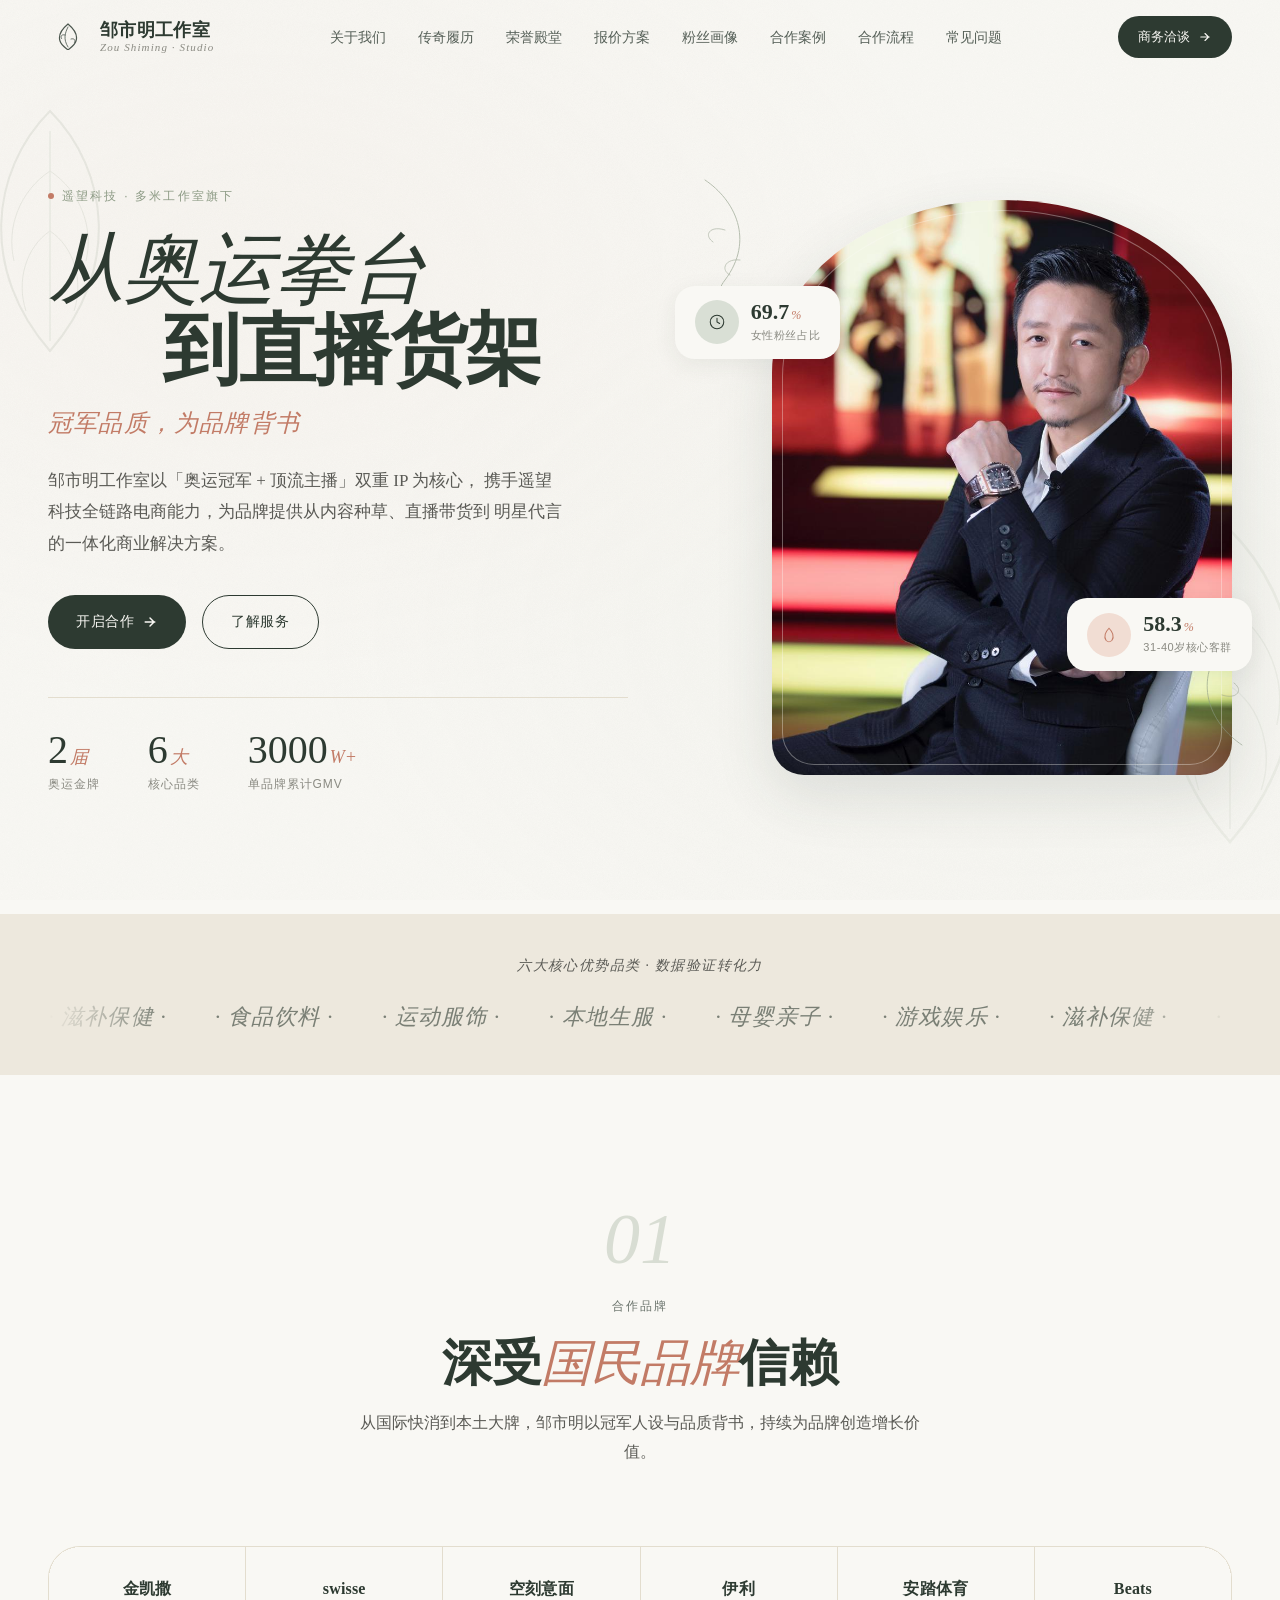
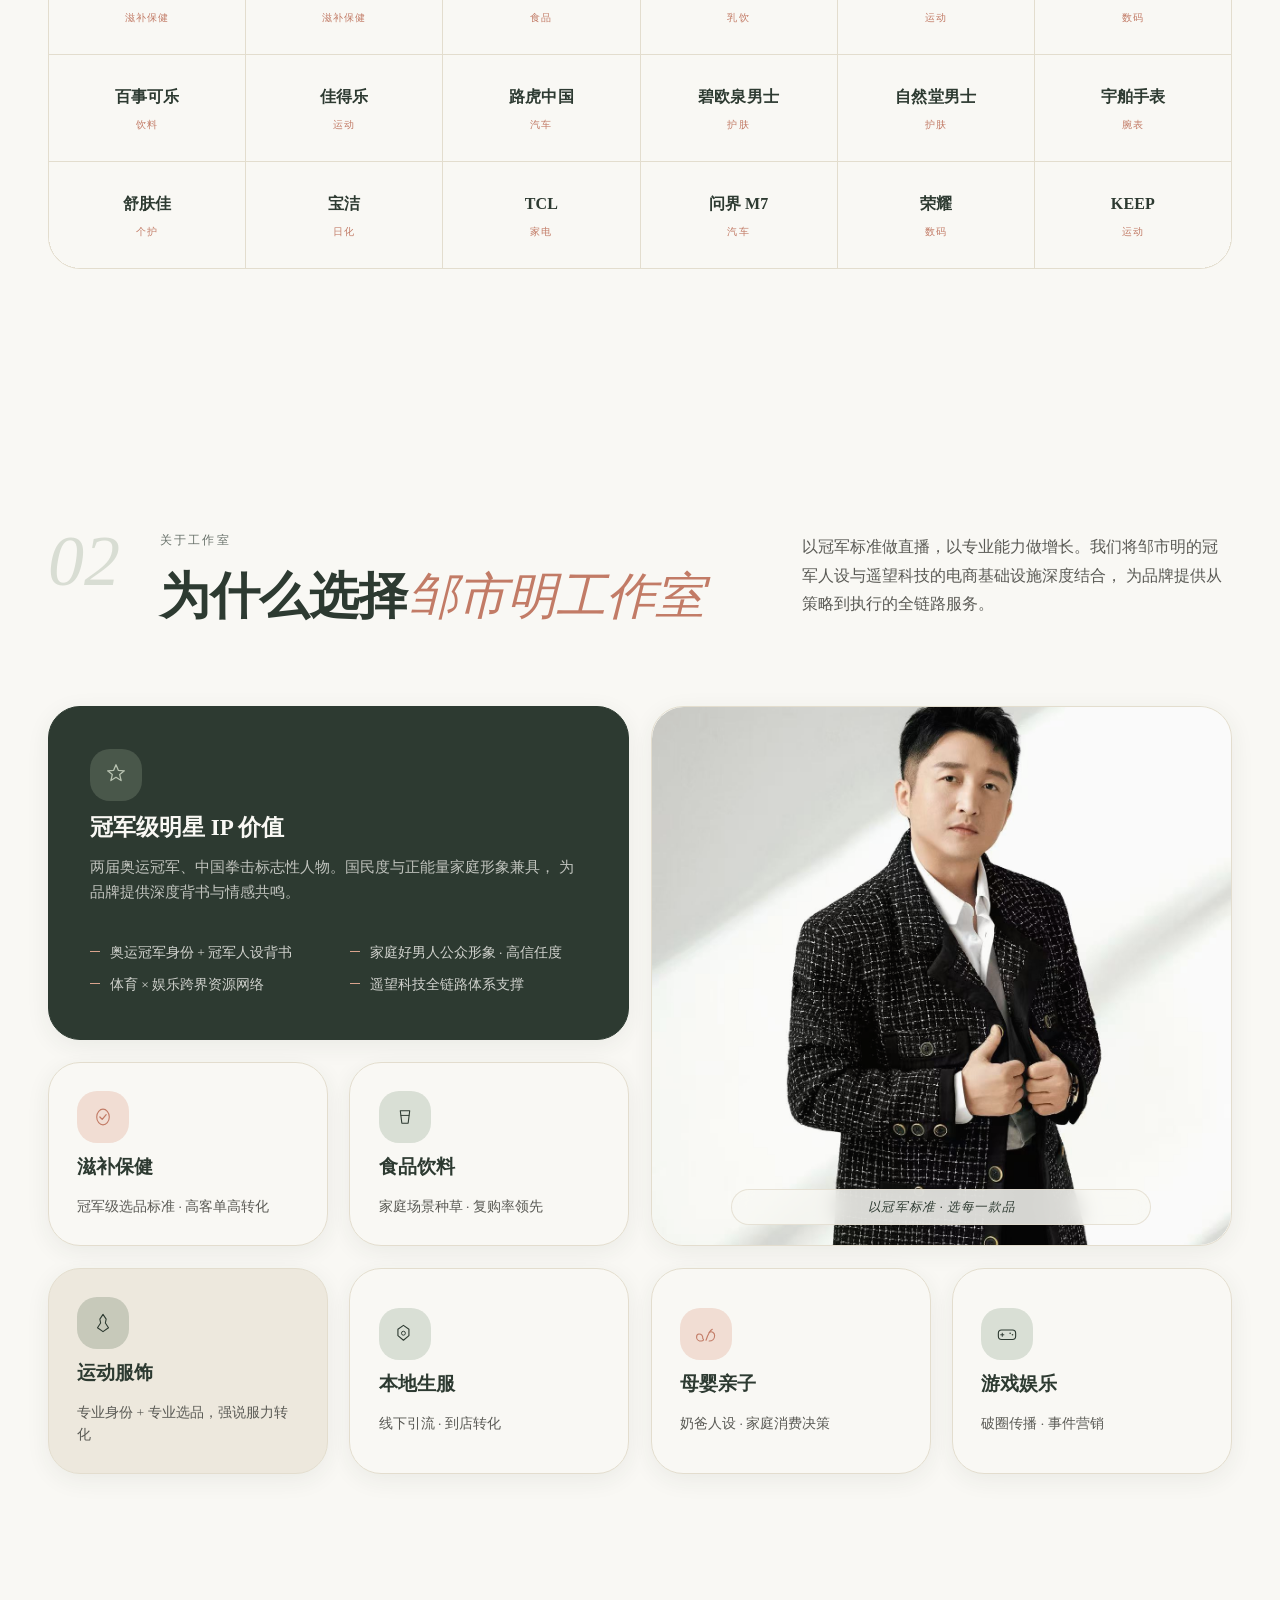
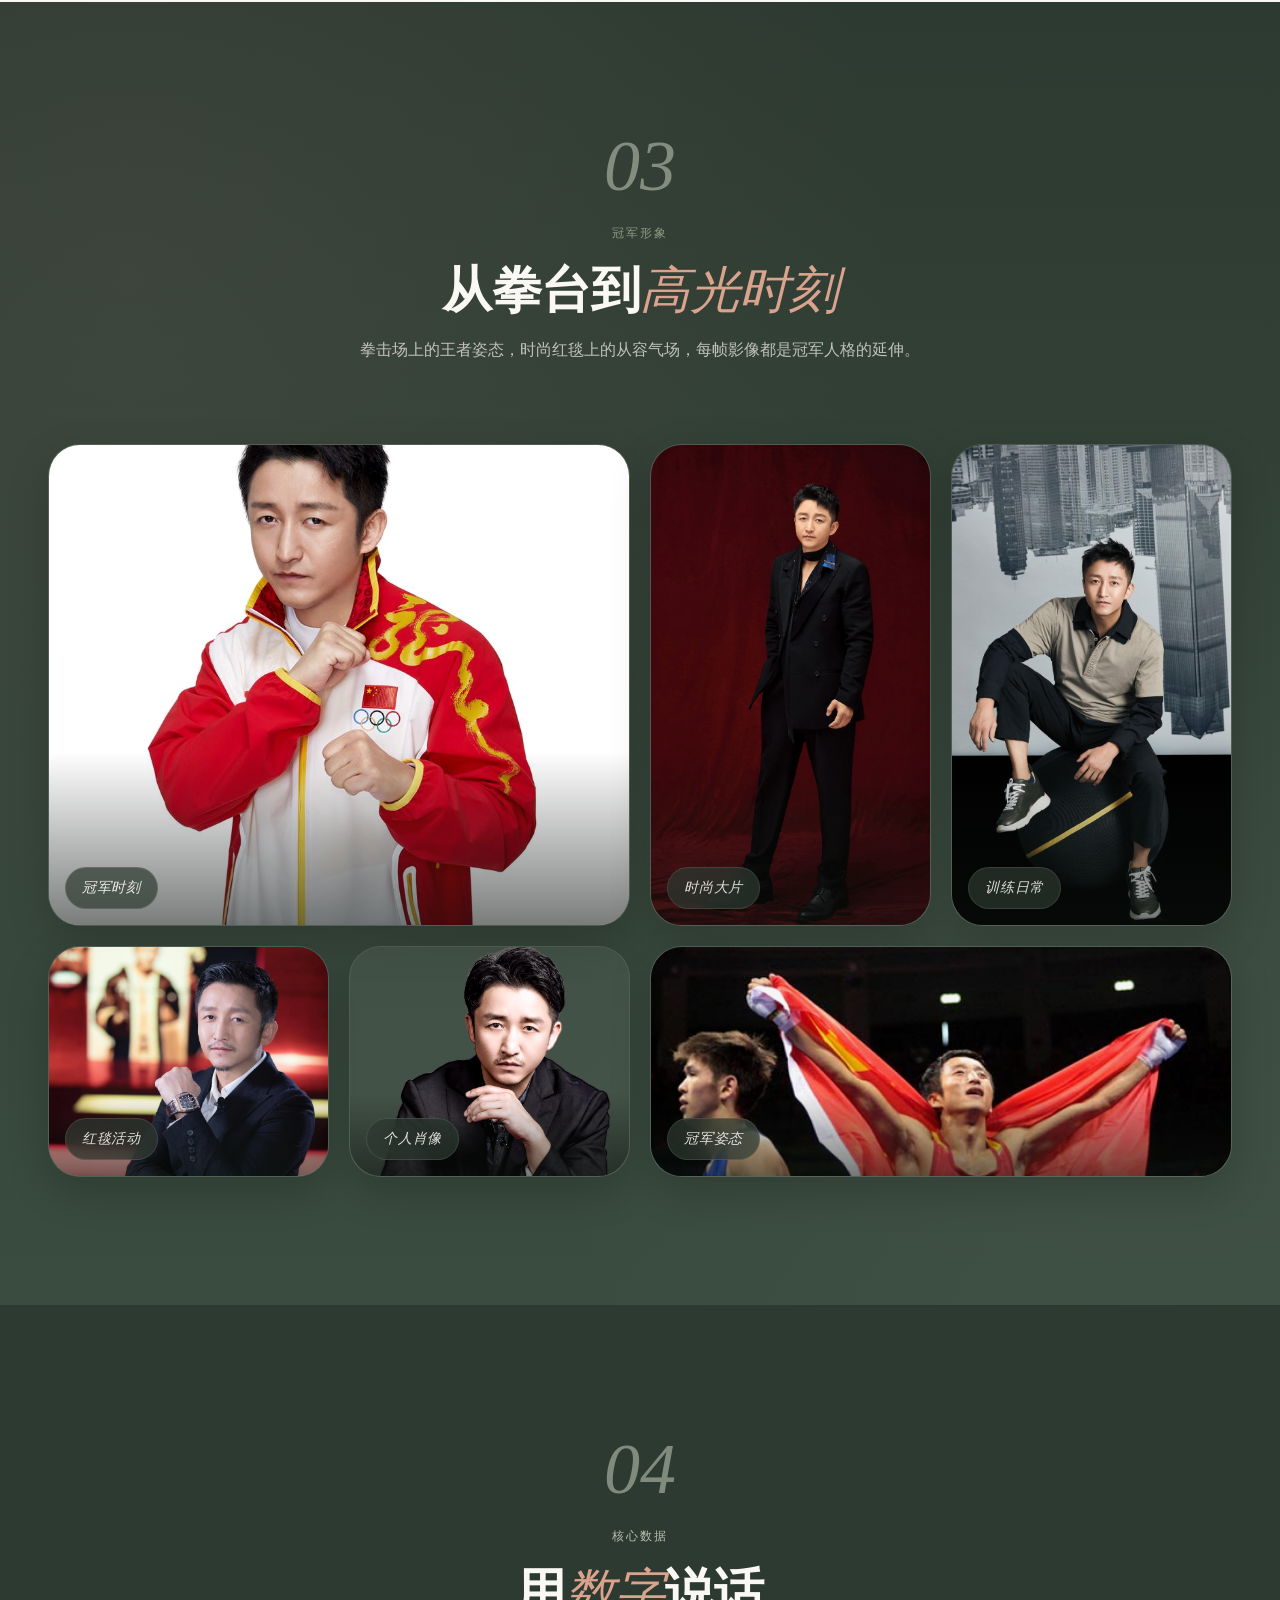
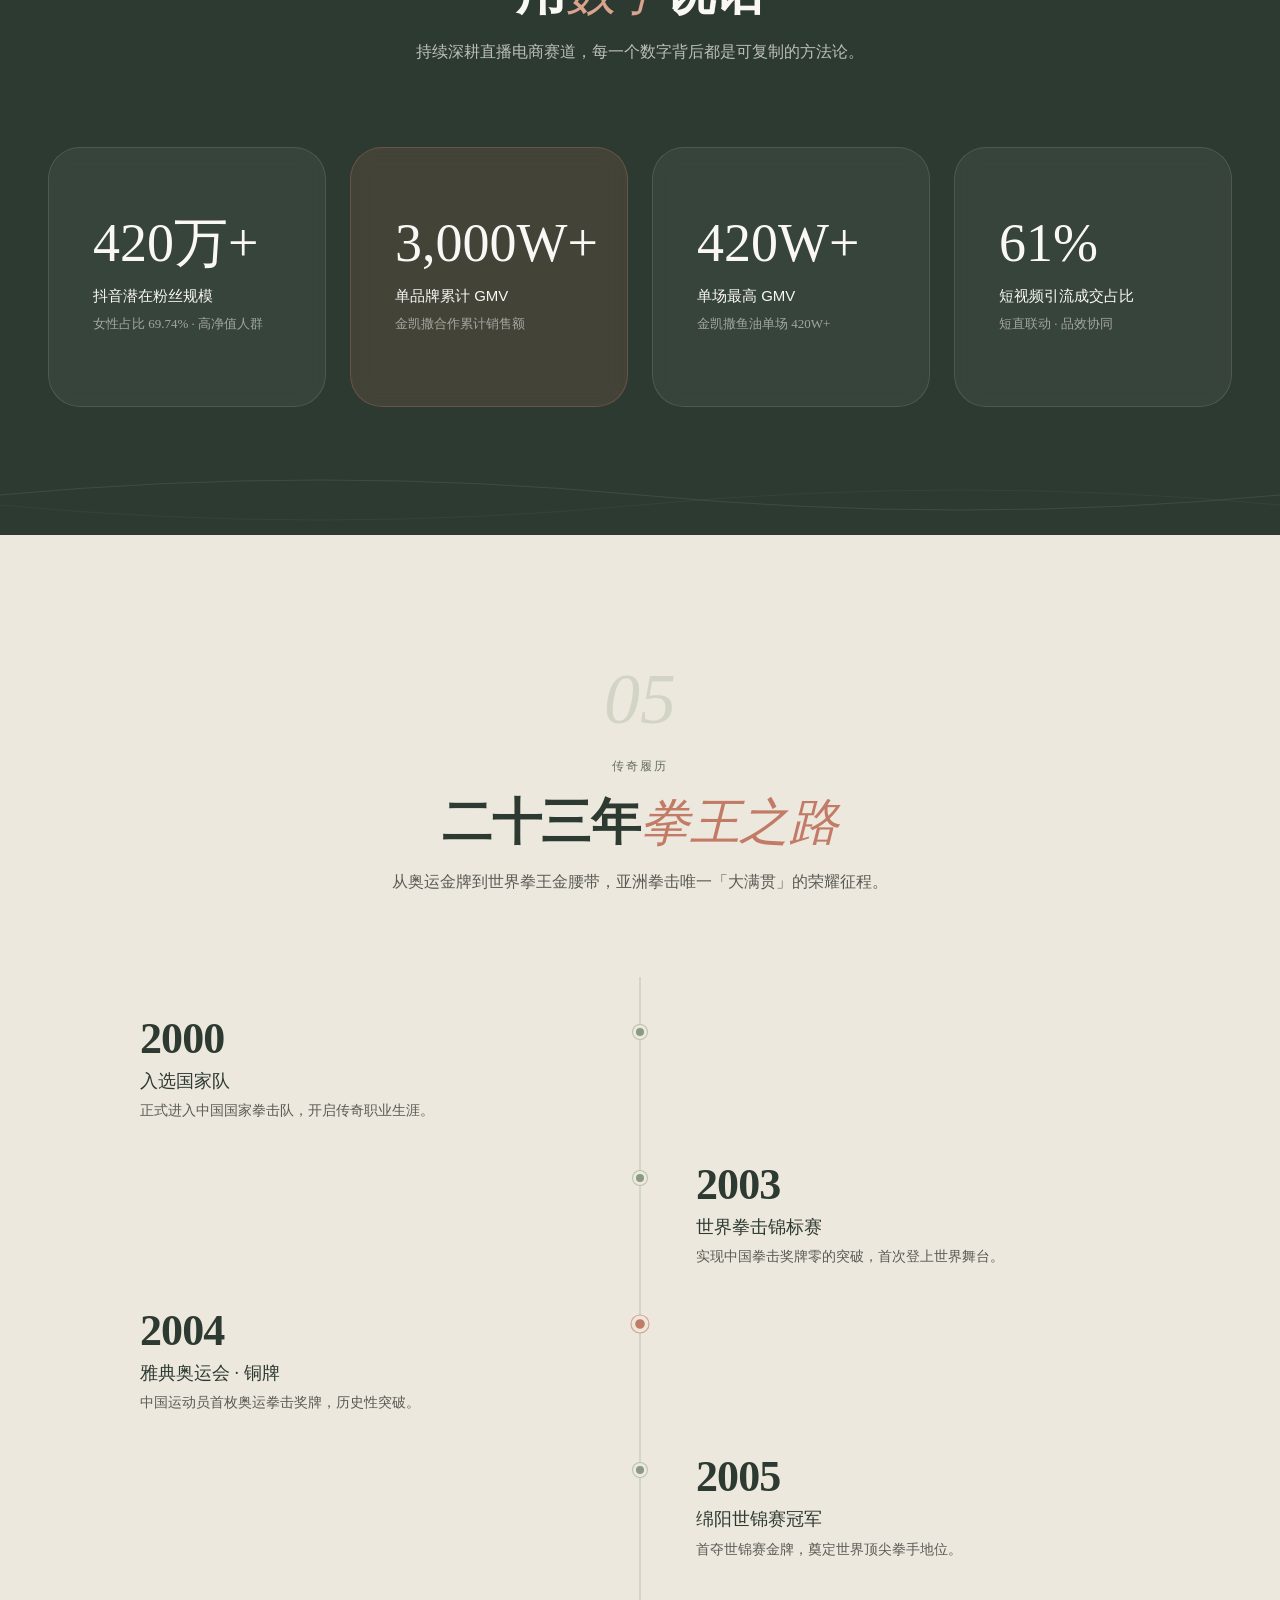
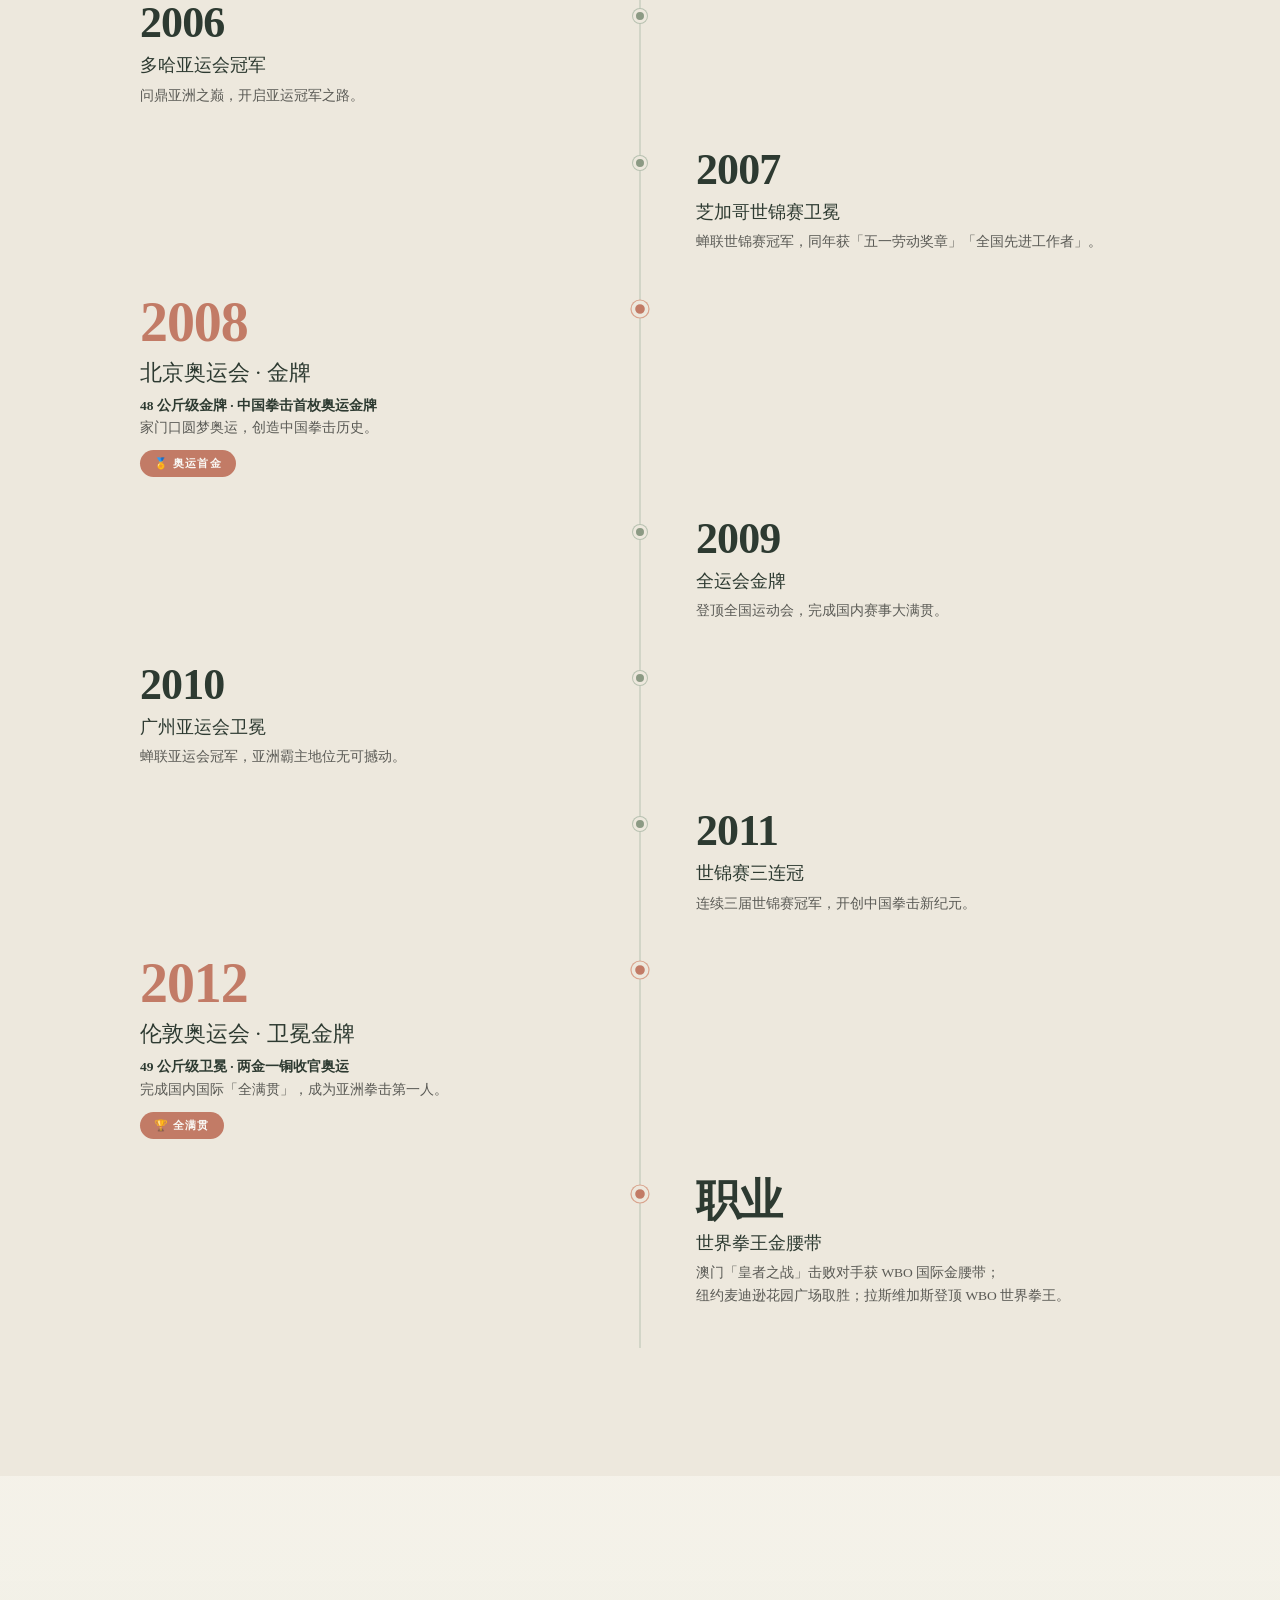
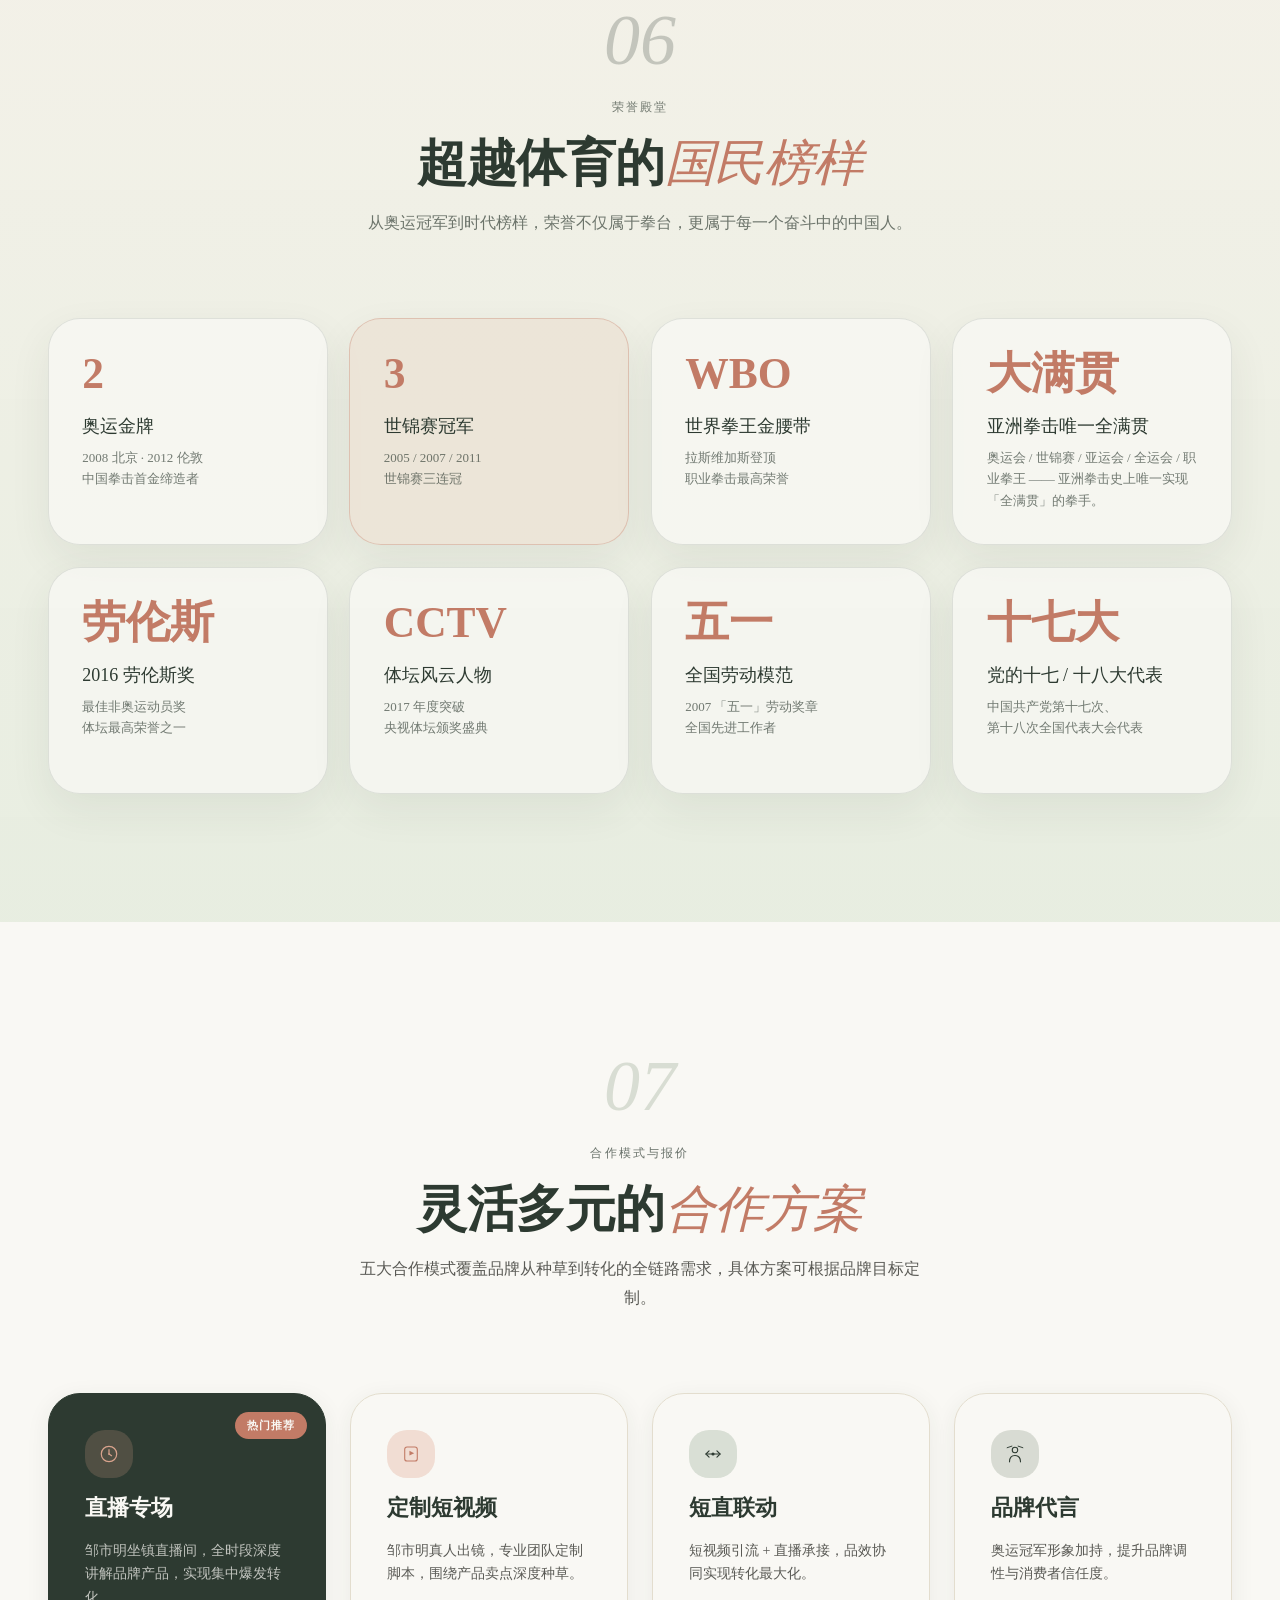
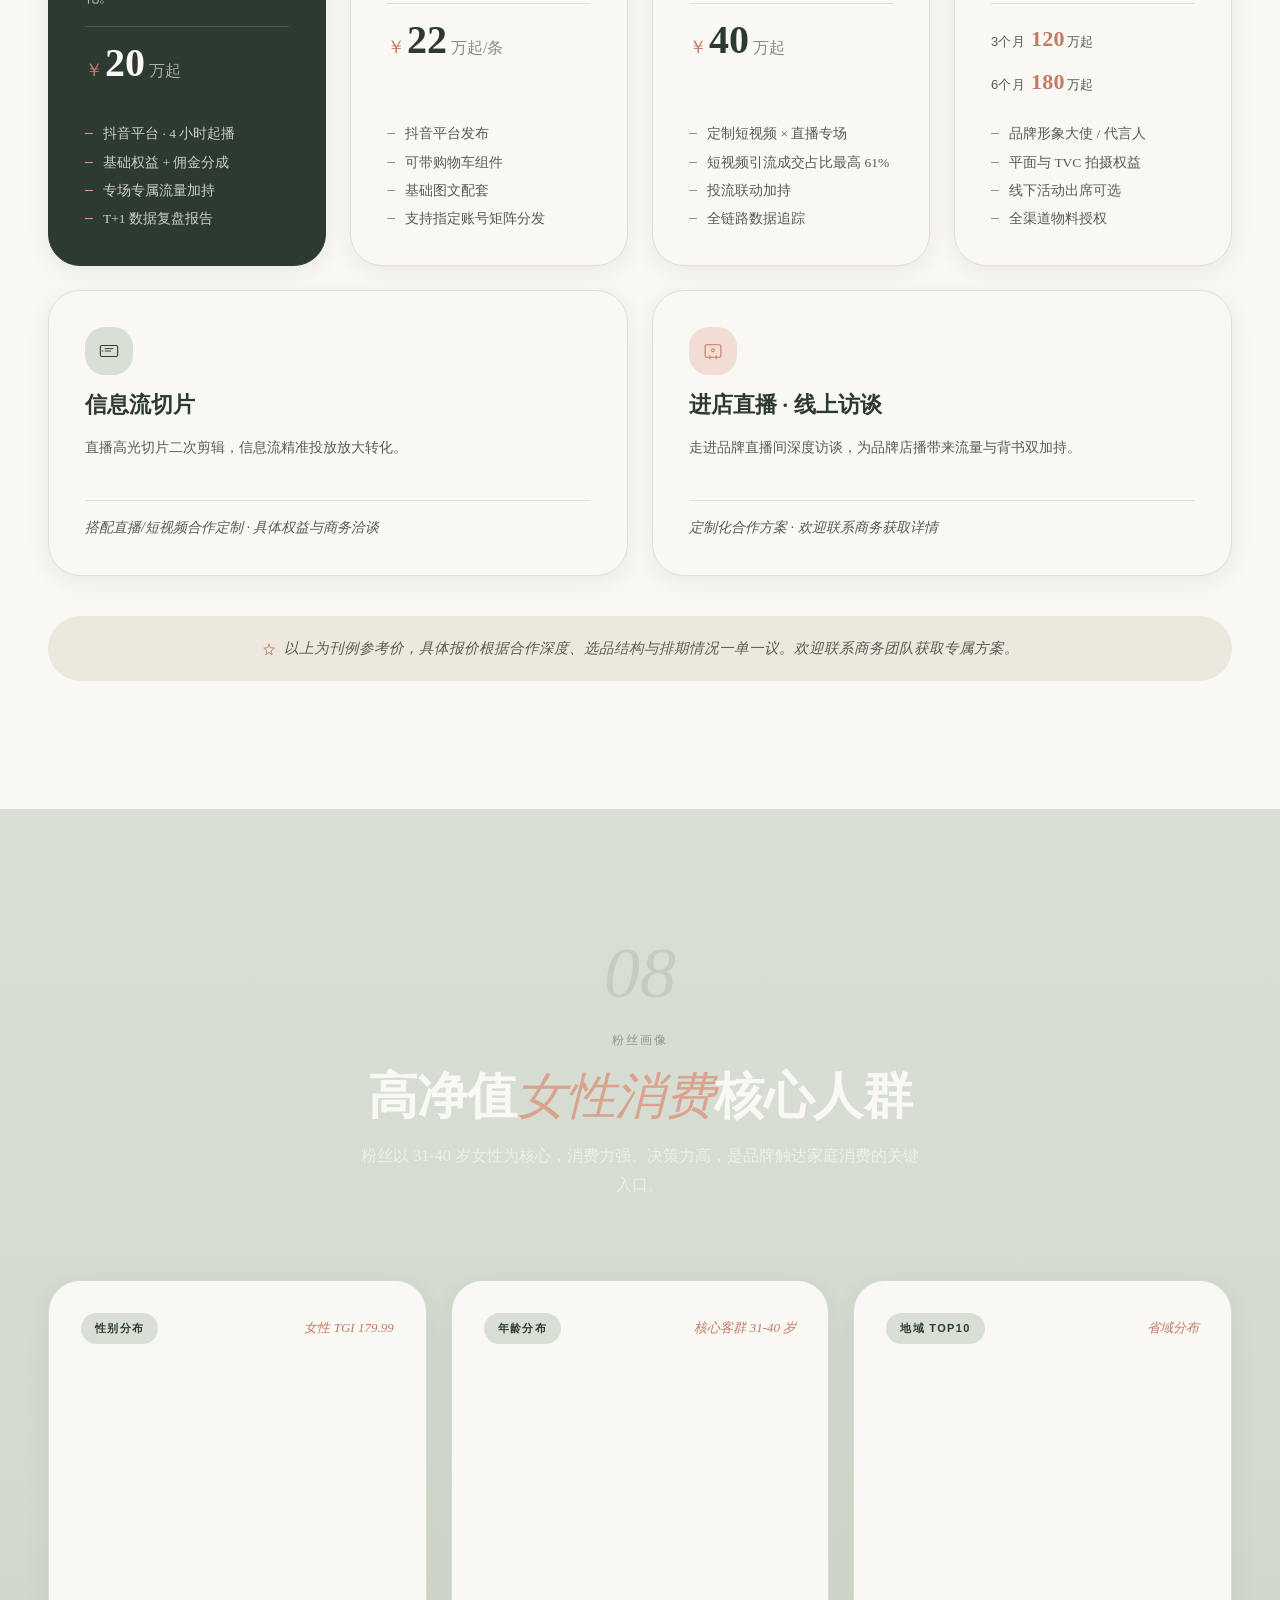
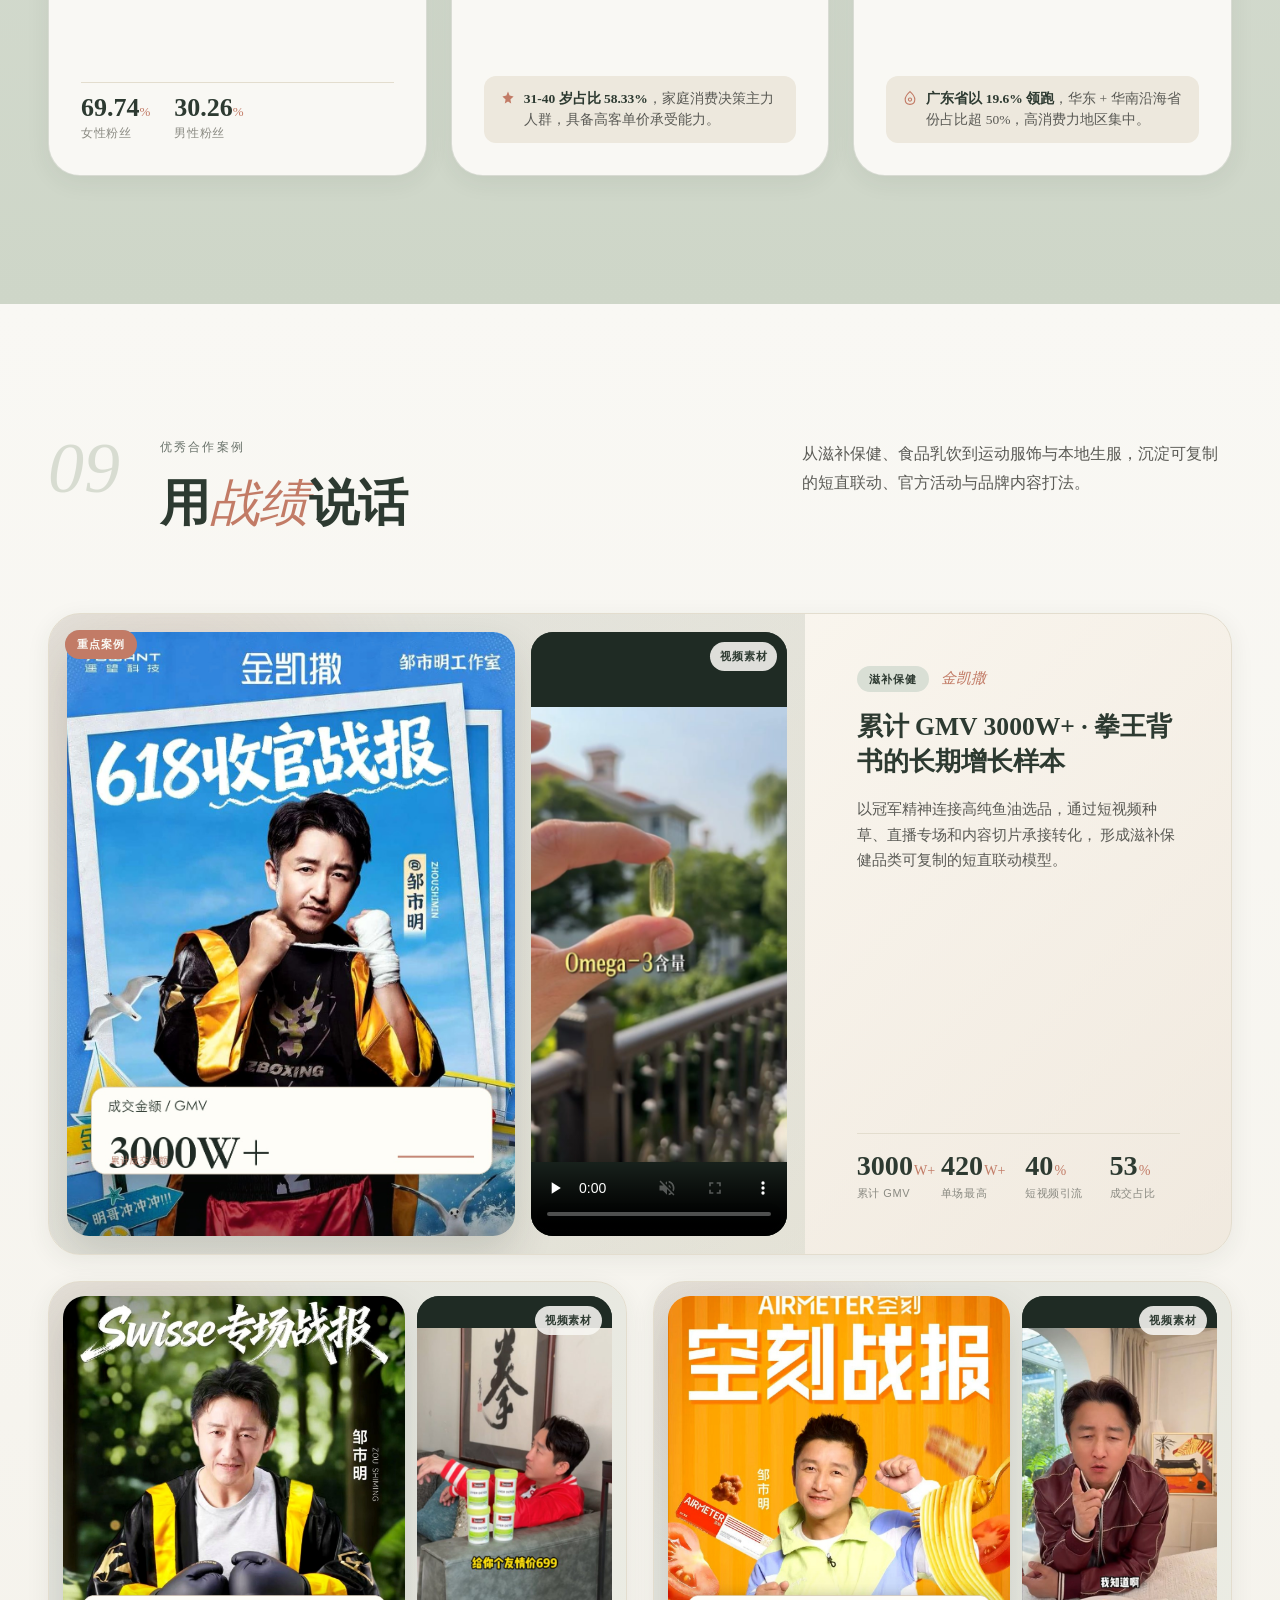
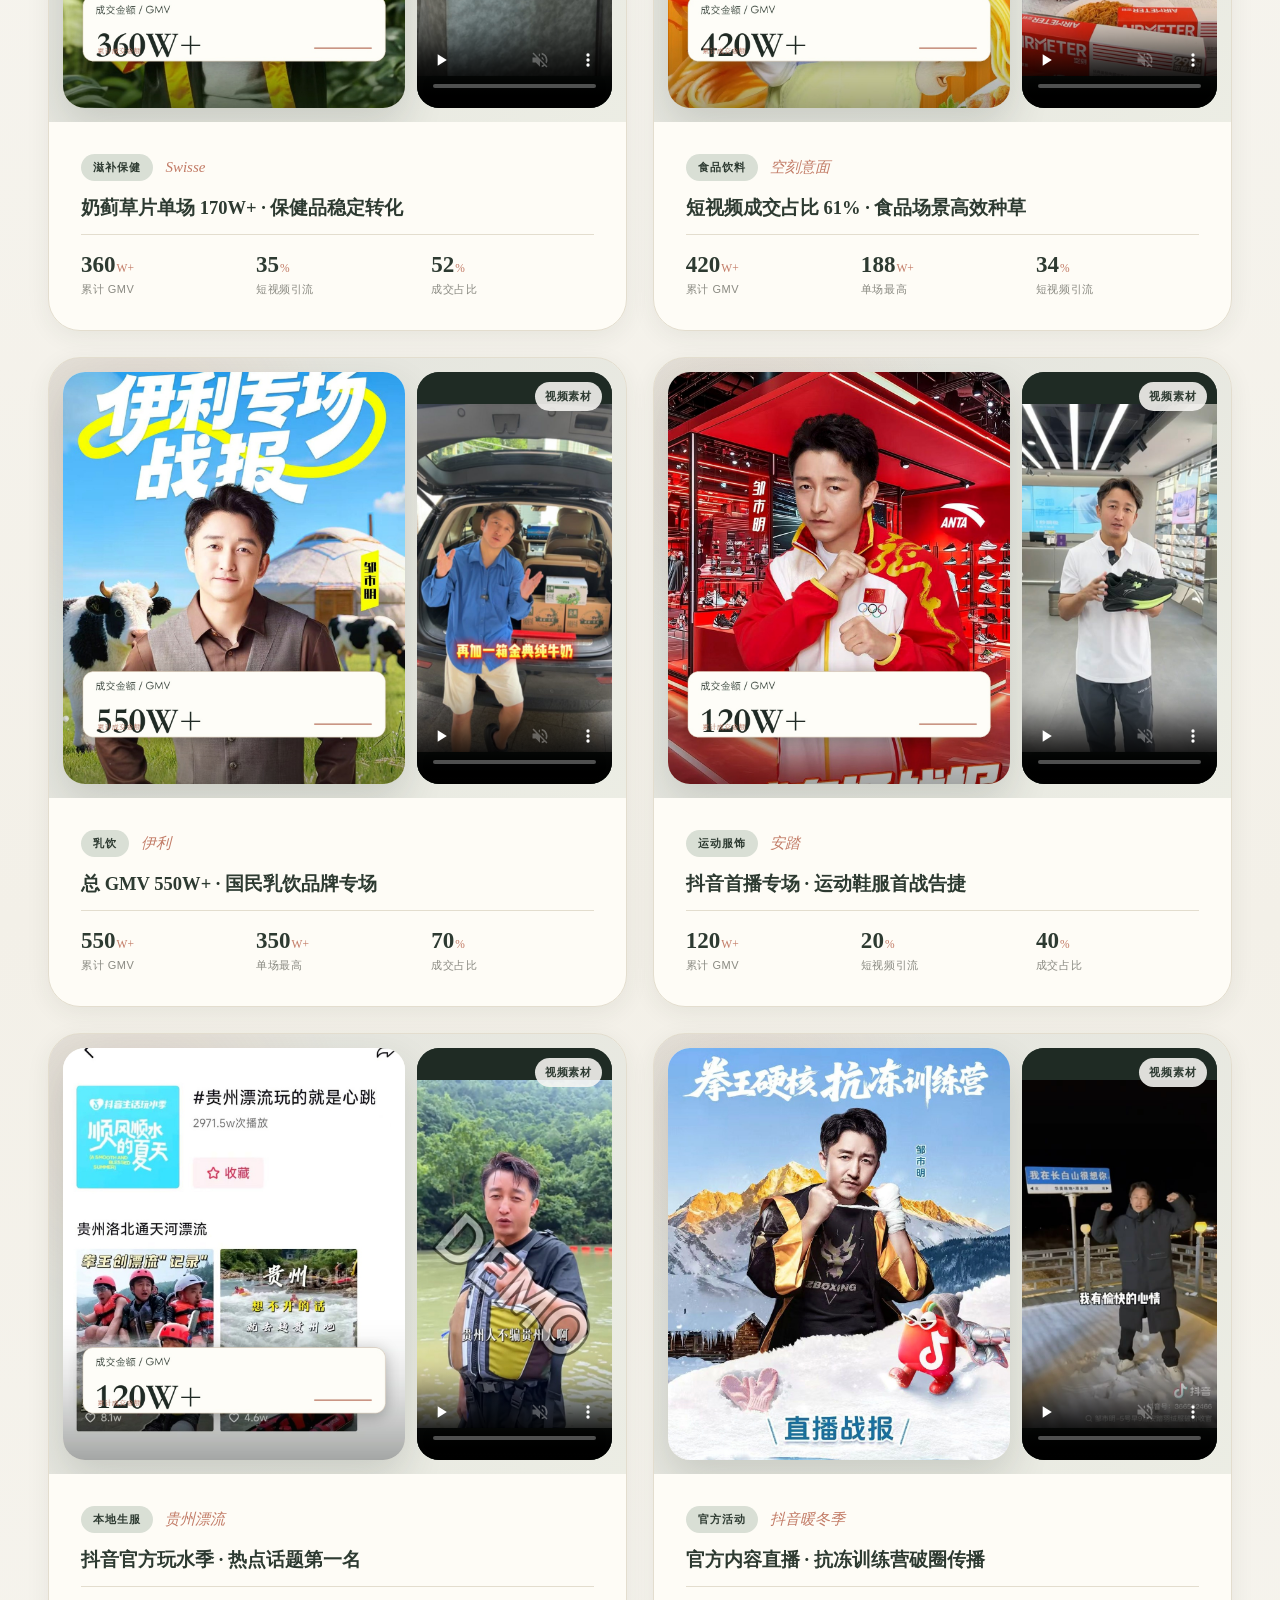
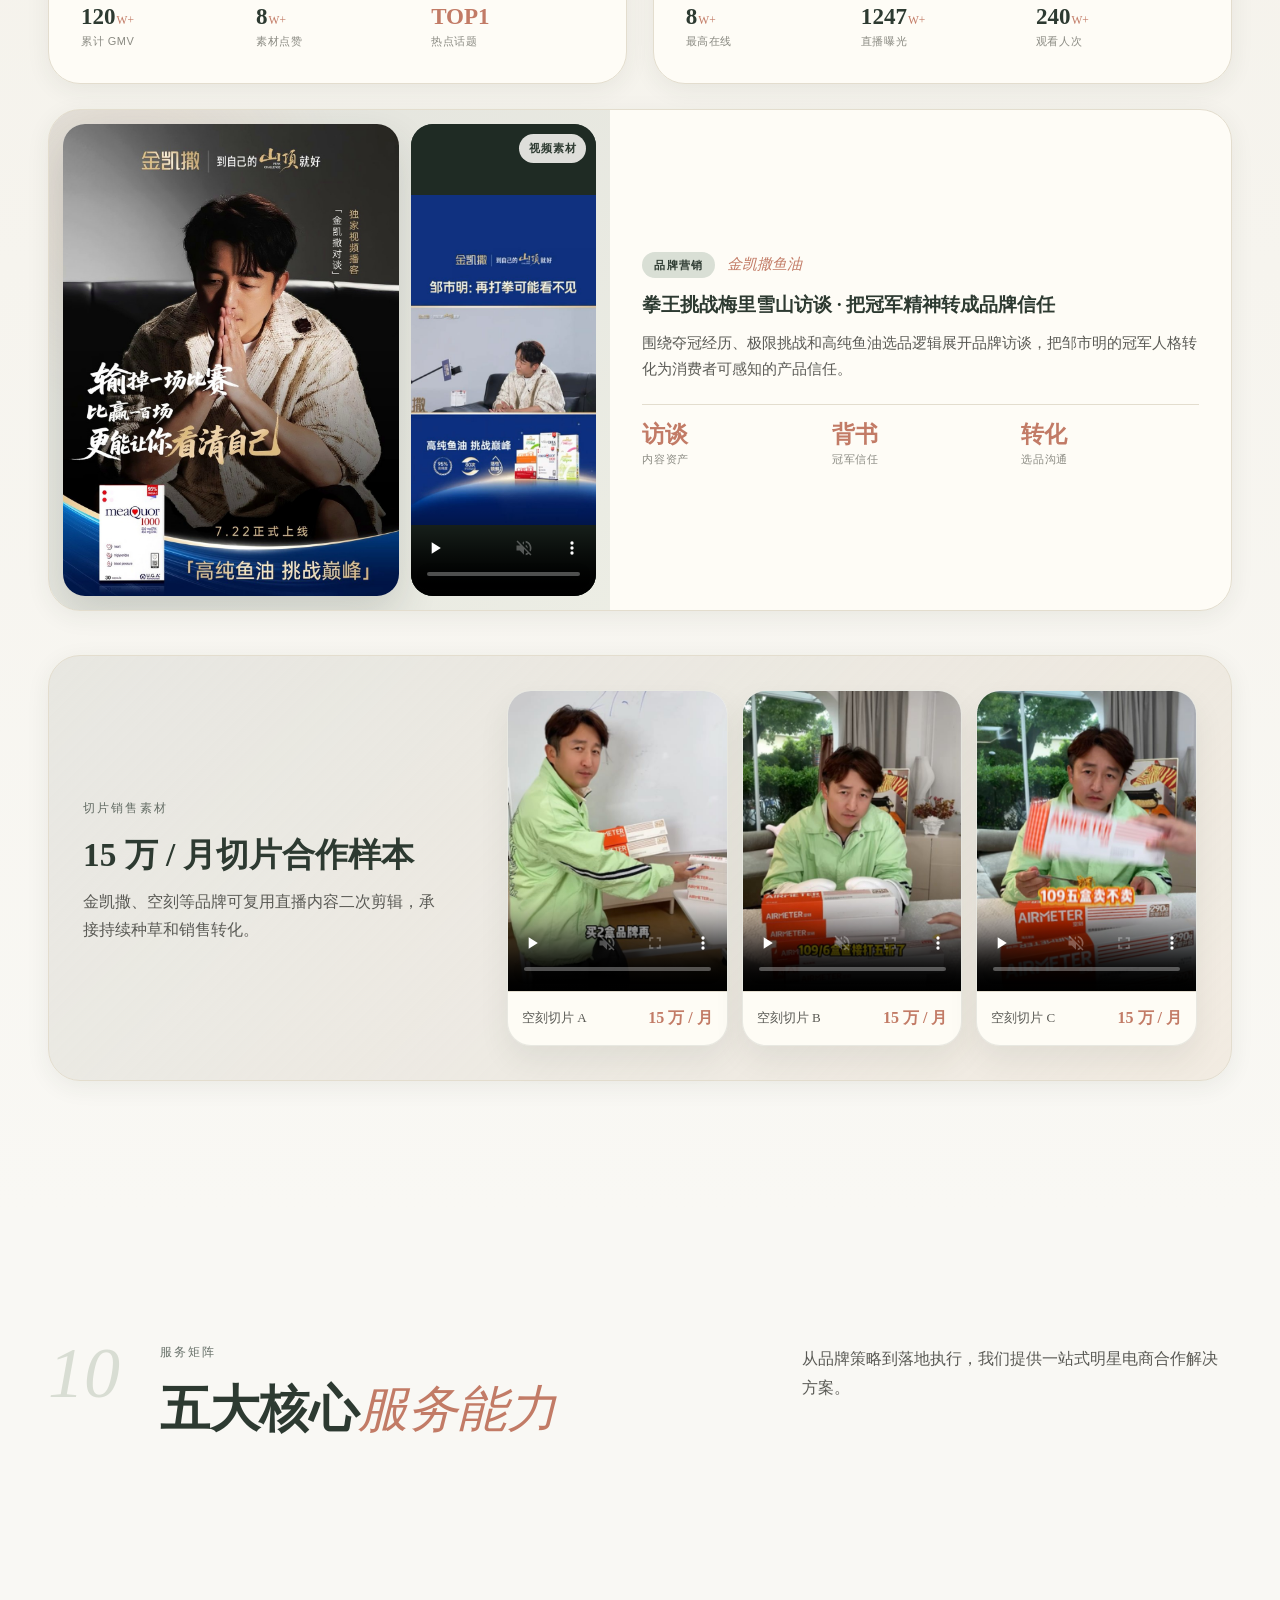
==== index.html @ 206b8719 "Deploy Zou Shiming Studio site (desktop + mobile H5)" ====
<!DOCTYPE html>
<html lang="zh-CN">
<head>
  <meta charset="UTF-8" />
  <meta name="viewport" content="width=device-width, initial-scale=1.0" />
  <title>邹市明工作室 · 品牌合作官方网站</title>
  <meta name="description" content="邹市明工作室 — 奥运冠军 × 顶流主播，专注明星直播带货、品牌定制合作。隶属遥望科技。" />

  <!-- 字体：衬线标题 + 正文衬线 + 辅助无衬线 -->
  <link rel="preconnect" href="https://miaoda.feishu.cn" />
  <link rel="stylesheet" href="https://miaoda.feishu.cn/fonts/css2?family=Playfair+Display:ital,wght@0,400;0,500;0,600;0,700;0,800;0,900;1,400;1,500;1,600&display=swap" />
  <link rel="stylesheet" href="https://miaoda.feishu.cn/fonts/css2?family=Cormorant+Garamond:ital,wght@0,400;0,500;0,600;0,700;1,400;1,500&display=swap" />
  <link rel="stylesheet" href="https://miaoda.feishu.cn/fonts/css2?family=Noto+Serif+SC:wght@400;500;600;700&display=swap" />
  <link rel="stylesheet" href="https://miaoda.feishu.cn/fonts/css2?family=Inter:wght@300;400;500;600&display=swap" />

  <link rel="stylesheet" href="styles.css" />

  <!-- ECharts 图表 -->
  <script src="https://sf3-scmcdn-cn.feishucdn.com/obj/feishu-static/miaoda/coding-unpkg-sdk/echarts@5.6.0/dist/echarts.min.js" crossorigin="anonymous"></script>
</head>
<body>
  <!-- 纸质纹理背景 -->
  <div class="paper-texture" aria-hidden="true"></div>

  <!-- ============ 导航栏 ============ -->
  <header class="nav" id="nav">
    <div class="nav__inner container">
      <a href="#top" class="nav__logo" aria-label="邹市明工作室">
        <span class="nav__logo-mark">
          <!-- 装饰性藤蔓 Logo -->
          <svg viewBox="0 0 32 32" aria-hidden="true">
            <path d="M16 3 C 10 8, 6 14, 8 20 C 10 26, 16 28, 16 29 C 16 28, 22 26, 24 20 C 26 14, 22 8, 16 3 Z" fill="none" stroke="currentColor" stroke-width="1.2"/>
            <path d="M16 6 C 13 12, 11 18, 16 26" fill="none" stroke="currentColor" stroke-width="0.8" stroke-linecap="round"/>
            <path d="M13 14 C 10 13, 8 15, 9.5 17.5" fill="none" stroke="currentColor" stroke-width="0.8" stroke-linecap="round"/>
            <path d="M19 18 C 22 17, 24 19, 22.5 21.5" fill="none" stroke="currentColor" stroke-width="0.8" stroke-linecap="round"/>
          </svg>
        </span>
        <span class="nav__logo-text">
          <span class="nav__logo-cn">邹市明工作室</span>
          <span class="nav__logo-en">Zou Shiming · Studio</span>
        </span>
      </a>

      <nav class="nav__menu" aria-label="主导航">
        <ul class="nav__list">
          <li><a href="#about">关于我们</a></li>
          <li><a href="#timeline">传奇履历</a></li>
          <li><a href="#honors">荣誉殿堂</a></li>
          <li><a href="#pricing">报价方案</a></li>
          <li><a href="#audience">粉丝画像</a></li>
          <li><a href="#cases">合作案例</a></li>
          <li><a href="#process">合作流程</a></li>
          <li><a href="#faq">常见问题</a></li>
        </ul>
      </nav>

      <a href="#contact" class="nav__cta">
        <span>商务洽谈</span>
        <svg viewBox="0 0 20 20" aria-hidden="true" width="14" height="14">
          <path d="M4 10h12M10 5l5 5-5 5" fill="none" stroke="currentColor" stroke-width="1.6" stroke-linecap="round" stroke-linejoin="round"/>
        </svg>
      </a>

      <button class="nav__burger" id="burgerBtn" aria-label="打开菜单" aria-expanded="false">
        <span></span><span></span><span></span>
      </button>
    </div>

    <!-- 移动端抽屉菜单 -->
    <div class="nav__drawer" id="navDrawer" aria-hidden="true">
      <ul>
        <li><a href="#about">关于我们</a></li>
        <li><a href="#timeline">传奇履历</a></li>
        <li><a href="#honors">荣誉殿堂</a></li>
        <li><a href="#pricing">报价方案</a></li>
        <li><a href="#audience">粉丝画像</a></li>
        <li><a href="#cases">合作案例</a></li>
        <li><a href="#services">服务矩阵</a></li>
        <li><a href="#process">合作流程</a></li>
        <li><a href="#faq">常见问题</a></li>
        <li class="nav__drawer-cta"><a href="#contact">商务洽谈 →</a></li>
      </ul>
    </div>
  </header>

  <main id="top">
    <!-- ============ HERO 区域 ============ -->
    <section class="hero">
      <div class="container hero__inner">
        <!-- 左侧文案 -->
        <div class="hero__content">
          <span class="eyebrow">
            <span class="eyebrow__dot"></span>
            遥望科技 · 多米工作室旗下
          </span>

          <h1 class="hero__title">
            <em class="hero__title-line">从奥运拳台</em>
            <em class="hero__title-line">到直播货架</em>
            <span class="hero__title-sub">冠军品质，为品牌背书</span>
          </h1>

          <p class="hero__desc">
            邹市明工作室以「奥运冠军 + 顶流主播」双重 IP 为核心，
            携手遥望科技全链路电商能力，为品牌提供从内容种草、直播带货到
            明星代言的一体化商业解决方案。
          </p>

          <div class="hero__actions">
            <a href="#contact" class="btn btn--primary">
              <span>开启合作</span>
              <svg viewBox="0 0 20 20" aria-hidden="true" width="16" height="16">
                <path d="M4 10h12M10 5l5 5-5 5" fill="none" stroke="currentColor" stroke-width="1.8" stroke-linecap="round" stroke-linejoin="round"/>
              </svg>
            </a>
            <a href="#services" class="btn btn--ghost">
              了解服务
            </a>
          </div>

          <!-- 小数据条 -->
          <div class="hero__stats">
            <div class="hero__stat">
              <span class="hero__stat-num">2<span class="unit">届</span></span>
              <span class="hero__stat-label">奥运金牌</span>
            </div>
            <div class="hero__stat">
              <span class="hero__stat-num">6<span class="unit">大</span></span>
              <span class="hero__stat-label">核心品类</span>
            </div>
            <div class="hero__stat">
              <span class="hero__stat-num">3000<span class="unit">W+</span></span>
              <span class="hero__stat-label">单品牌累计GMV</span>
            </div>
          </div>
        </div>

        <!-- 右侧拱形图 -->
        <div class="hero__visual">
          <!-- 装饰藤蔓 -->
          <svg class="hero__vine hero__vine--tl" viewBox="0 0 120 160" aria-hidden="true">
            <path d="M10 10 C 40 30, 60 70, 30 110 C 10 135, 50 150, 80 130"
                  fill="none" stroke="currentColor" stroke-width="1" stroke-linecap="round"/>
            <path d="M30 60 C 15 55, 8 65, 18 72" fill="none" stroke="currentColor" stroke-width="0.8" stroke-linecap="round"/>
            <path d="M45 90 C 30 88, 25 100, 35 105" fill="none" stroke="currentColor" stroke-width="0.8" stroke-linecap="round"/>
            <path d="M70 130 C 55 125, 50 138, 62 145" fill="none" stroke="currentColor" stroke-width="0.8" stroke-linecap="round"/>
          </svg>
          <svg class="hero__vine hero__vine--br" viewBox="0 0 120 160" aria-hidden="true">
            <path d="M110 150 C 80 130, 60 90, 90 50 C 110 25, 70 10, 40 30"
                  fill="none" stroke="currentColor" stroke-width="1" stroke-linecap="round"/>
            <path d="M90 100 C 105 105, 112 95, 102 88" fill="none" stroke="currentColor" stroke-width="0.8" stroke-linecap="round"/>
            <path d="M75 70 C 90 72, 95 60, 85 55" fill="none" stroke="currentColor" stroke-width="0.8" stroke-linecap="round"/>
            <path d="M50 30 C 65 35, 70 22, 58 15" fill="none" stroke="currentColor" stroke-width="0.8" stroke-linecap="round"/>
          </svg>

          <!-- 拱形主图 -->
          <div class="arch arch--hero">
            <img src="images/hero-zou.jpg" alt="邹市明形象照" loading="eager" />
            <div class="arch__frame"></div>
          </div>

          <!-- 漂浮小卡片 1：女性粉丝TGI -->
          <div class="float-card float-card--tl">
            <div class="float-card__icon">
              <svg viewBox="0 0 24 24" aria-hidden="true" width="18" height="18">
                <circle cx="12" cy="12" r="9" fill="none" stroke="currentColor" stroke-width="1.4"/>
                <path d="M12 7 V12 L15.5 14" fill="none" stroke="currentColor" stroke-width="1.4" stroke-linecap="round"/>
              </svg>
            </div>
            <div>
              <div class="float-card__num">69.7<span class="unit">%</span></div>
              <div class="float-card__label">女性粉丝占比</div>
            </div>
          </div>

          <!-- 漂浮小卡片 2：31-40岁 -->
          <div class="float-card float-card--br">
            <div class="float-card__icon float-card__icon--terracotta">
              <svg viewBox="0 0 24 24" aria-hidden="true" width="18" height="18">
                <path d="M12 3 C 7 8, 5 14, 8 19 C 11 22, 13 22, 16 19 C 19 14, 17 8, 12 3 Z" fill="none" stroke="currentColor" stroke-width="1.4"/>
              </svg>
            </div>
            <div>
              <div class="float-card__num">58.3<span class="unit">%</span></div>
              <div class="float-card__label">31-40岁核心客群</div>
            </div>
          </div>
        </div>
      </div>

      <!-- 装饰叶子 -->
      <svg class="hero__leaf hero__leaf--1" viewBox="0 0 100 140" aria-hidden="true">
        <path d="M50 10 C 20 40, 15 90, 50 130 C 85 90, 80 40, 50 10 Z" fill="none" stroke="currentColor" stroke-width="1"/>
        <path d="M50 20 L50 125" stroke="currentColor" stroke-width="0.6"/>
        <path d="M50 40 C 35 50, 28 68, 32 85" fill="none" stroke="currentColor" stroke-width="0.5"/>
        <path d="M50 40 C 65 50, 72 68, 68 85" fill="none" stroke="currentColor" stroke-width="0.5"/>
        <path d="M50 70 C 38 78, 33 95, 38 110" fill="none" stroke="currentColor" stroke-width="0.5"/>
        <path d="M50 70 C 62 78, 67 95, 62 110" fill="none" stroke="currentColor" stroke-width="0.5"/>
      </svg>
      <svg class="hero__leaf hero__leaf--2" viewBox="0 0 100 140" aria-hidden="true">
        <path d="M50 10 C 20 40, 15 90, 50 130 C 85 90, 80 40, 50 10 Z" fill="none" stroke="currentColor" stroke-width="1"/>
        <path d="M50 20 L50 125" stroke="currentColor" stroke-width="0.6"/>
        <path d="M50 40 C 35 50, 28 68, 32 85" fill="none" stroke="currentColor" stroke-width="0.5"/>
        <path d="M50 40 C 65 50, 72 68, 68 85" fill="none" stroke="currentColor" stroke-width="0.5"/>
        <path d="M50 70 C 38 78, 33 95, 38 110" fill="none" stroke="currentColor" stroke-width="0.5"/>
        <path d="M50 70 C 62 78, 67 95, 62 110" fill="none" stroke="currentColor" stroke-width="0.5"/>
      </svg>
    </section>

    <!-- 核心品类条 -->
    <section class="brands">
      <div class="container">
        <p class="brands__title">六大核心优势品类 · 数据验证转化力</p>
        <div class="brands__track">
          <div class="brands__row">
            <span>· 滋补保健 ·</span>
            <span>· 食品饮料 ·</span>
            <span>· 运动服饰 ·</span>
            <span>· 本地生服 ·</span>
            <span>· 母婴亲子 ·</span>
            <span>· 游戏娱乐 ·</span>
            <span>· 滋补保健 ·</span>
            <span>· 食品饮料 ·</span>
            <span>· 运动服饰 ·</span>
            <span>· 本地生服 ·</span>
            <span>· 母婴亲子 ·</span>
            <span>· 游戏娱乐 ·</span>
          </div>
        </div>
      </div>
    </section>

    <!-- ============ 合作品牌墙 ============ -->
    <section class="brandwall section" id="brandwall">
      <div class="container">
        <div class="section__head section__head--center">
          <span class="section__num">01</span>
          <div>
            <span class="eyebrow eyebrow--dark">合作品牌</span>
            <h2 class="section__title">深受<span class="italic">国民品牌</span>信赖</h2>
          </div>
          <p class="section__desc">
            从国际快消到本土大牌，邹市明以冠军人设与品质背书，持续为品牌创造增长价值。
          </p>
        </div>

        <div class="brandwall__grid">
          <div class="brand-item">
            <span class="brand-item__name">金凯撒</span>
            <span class="brand-item__cat">滋补保健</span>
          </div>
          <div class="brand-item">
            <span class="brand-item__name">swisse</span>
            <span class="brand-item__cat">滋补保健</span>
          </div>
          <div class="brand-item">
            <span class="brand-item__name">空刻意面</span>
            <span class="brand-item__cat">食品</span>
          </div>
          <div class="brand-item">
            <span class="brand-item__name">伊利</span>
            <span class="brand-item__cat">乳饮</span>
          </div>
          <div class="brand-item">
            <span class="brand-item__name">安踏体育</span>
            <span class="brand-item__cat">运动</span>
          </div>
          <div class="brand-item">
            <span class="brand-item__name">Beats</span>
            <span class="brand-item__cat">数码</span>
          </div>
          <div class="brand-item">
            <span class="brand-item__name">百事可乐</span>
            <span class="brand-item__cat">饮料</span>
          </div>
          <div class="brand-item">
            <span class="brand-item__name">佳得乐</span>
            <span class="brand-item__cat">运动</span>
          </div>
          <div class="brand-item">
            <span class="brand-item__name">路虎中国</span>
            <span class="brand-item__cat">汽车</span>
          </div>
          <div class="brand-item">
            <span class="brand-item__name">碧欧泉男士</span>
            <span class="brand-item__cat">护肤</span>
          </div>
          <div class="brand-item">
            <span class="brand-item__name">自然堂男士</span>
            <span class="brand-item__cat">护肤</span>
          </div>
          <div class="brand-item">
            <span class="brand-item__name">宇舶手表</span>
            <span class="brand-item__cat">腕表</span>
          </div>
          <div class="brand-item">
            <span class="brand-item__name">舒肤佳</span>
            <span class="brand-item__cat">个护</span>
          </div>
          <div class="brand-item">
            <span class="brand-item__name">宝洁</span>
            <span class="brand-item__cat">日化</span>
          </div>
          <div class="brand-item">
            <span class="brand-item__name">TCL</span>
            <span class="brand-item__cat">家电</span>
          </div>
          <div class="brand-item">
            <span class="brand-item__name">问界 M7</span>
            <span class="brand-item__cat">汽车</span>
          </div>
          <div class="brand-item">
            <span class="brand-item__name">荣耀</span>
            <span class="brand-item__cat">数码</span>
          </div>
          <div class="brand-item">
            <span class="brand-item__name">KEEP</span>
            <span class="brand-item__cat">运动</span>
          </div>
        </div>
      </div>
    </section>

    <!-- ============ 关于 / 特色卡片 ============ -->
    <section class="about section" id="about">
      <div class="container">
        <div class="section__head">
          <span class="section__num">02</span>
          <div>
            <span class="eyebrow eyebrow--dark">关于工作室</span>
            <h2 class="section__title">为什么选择<span class="italic">邹市明工作室</span></h2>
          </div>
          <p class="section__desc">
            以冠军标准做直播，以专业能力做增长。我们将邹市明的冠军人设与遥望科技的电商基础设施深度结合，
            为品牌提供从策略到执行的全链路服务。
          </p>
        </div>

        <div class="features">
          <!-- 卡片 1：明星IP价值（左上大卡） -->
          <article class="feature feature--lg feature--a">
            <div class="feature__icon feature__icon--green">
              <svg viewBox="0 0 28 28" aria-hidden="true" width="26" height="26">
                <path d="M14 3 L16.5 9 L23 9.5 L18 13.5 L19.5 20 L14 16.5 L8.5 20 L10 13.5 L5 9.5 L11.5 9 Z"
                      fill="none" stroke="currentColor" stroke-width="1.4" stroke-linejoin="round"/>
              </svg>
            </div>
            <h3 class="feature__title">冠军级明星 IP 价值</h3>
            <p class="feature__desc">
              两届奥运冠军、中国拳击标志性人物。国民度与正能量家庭形象兼具，
              为品牌提供深度背书与情感共鸣。
            </p>
            <ul class="feature__list">
              <li>奥运冠军身份 + 冠军人设背书</li>
              <li>家庭好男人公众形象 · 高信任度</li>
              <li>体育 × 娱乐跨界资源网络</li>
              <li>遥望科技全链路体系支撑</li>
            </ul>
          </article>

          <!-- 卡片 2：滋补保健 -->
          <article class="feature feature--b">
            <div class="feature__icon feature__icon--terracotta">
              <svg viewBox="0 0 28 28" aria-hidden="true" width="22" height="22">
                <path d="M14 4 C 10 4, 6 8, 6 14 C 6 20, 10 24, 14 24 C 18 24, 22 20, 22 14 C 22 8, 18 4, 14 4 Z" fill="none" stroke="currentColor" stroke-width="1.4"/>
                <path d="M10 14 L13 17 L18 11" fill="none" stroke="currentColor" stroke-width="1.6" stroke-linecap="round" stroke-linejoin="round"/>
              </svg>
            </div>
            <h3 class="feature__title">滋补保健</h3>
            <p class="feature__desc">冠军级选品标准 · 高客单高转化</p>
          </article>

          <!-- 卡片 3：食品饮料 -->
          <article class="feature feature--c">
            <div class="feature__icon">
              <svg viewBox="0 0 28 28" aria-hidden="true" width="22" height="22">
                <path d="M8 6 H20 L18 22 H10 Z" fill="none" stroke="currentColor" stroke-width="1.4" stroke-linejoin="round"/>
                <path d="M9 12 H19" stroke="currentColor" stroke-width="1.2" stroke-linecap="round"/>
              </svg>
            </div>
            <h3 class="feature__title">食品饮料</h3>
            <p class="feature__desc">家庭场景种草 · 复购率领先</p>
          </article>

          <!-- 卡片 4：运动服饰（左中大卡） -->
          <article class="feature feature--sports feature--d">
            <div class="feature__icon feature__icon--sage">
              <svg viewBox="0 0 28 28" aria-hidden="true" width="22" height="22">
                <path d="M14 3 L10 9 L11 14 L7 20 L14 25 L21 20 L17 14 L18 9 Z" fill="none" stroke="currentColor" stroke-width="1.4" stroke-linejoin="round"/>
              </svg>
            </div>
            <h3 class="feature__title">运动服饰</h3>
            <p class="feature__desc">专业身份 + 专业选品，强说服力转化</p>
          </article>

          <!-- 卡片 5：拱形小图装饰 -->
          <article class="feature feature--image feature--e">
            <div class="arch arch--sm">
              <img src="images/feature-champion-suit.jpg" alt="邹市明商务形象" loading="lazy" />
            </div>
            <span class="feature__img-tag">以冠军标准 · 选每一款品</span>
          </article>

          <!-- 卡片 6：本地生服 -->
          <article class="feature feature--f">
            <div class="feature__icon">
              <svg viewBox="0 0 28 28" aria-hidden="true" width="22" height="22">
                <path d="M12 3 L5 8 V16 L12 22 L19 16 V8 Z" fill="none" stroke="currentColor" stroke-width="1.4" stroke-linejoin="round"/>
                <circle cx="12" cy="13" r="2.5" fill="none" stroke="currentColor" stroke-width="1.2"/>
              </svg>
            </div>
            <h3 class="feature__title">本地生服</h3>
            <p class="feature__desc">线下引流 · 到店转化</p>
          </article>

          <!-- 卡片 7：母婴 -->
          <article class="feature feature--g">
            <div class="feature__icon feature__icon--terracotta">
              <svg viewBox="0 0 28 28" aria-hidden="true" width="22" height="22">
                <path d="M10 20 C 10 16, 8 14, 5 14 C 3 14, 2 16, 2 18 C 2 21, 5 23, 8 23 C 10 23, 12 22, 10 20 Z" fill="none" stroke="currentColor" stroke-width="1.4" stroke-linejoin="round"/>
                <path d="M18 23 C 22 23, 25 20, 25 16 C 25 12, 21 10, 18 12" fill="none" stroke="currentColor" stroke-width="1.4" stroke-linecap="round"/>
                <path d="M14 22 Q 18 10, 22 8" fill="none" stroke="currentColor" stroke-width="1.4" stroke-linecap="round"/>
              </svg>
            </div>
            <h3 class="feature__title">母婴亲子</h3>
            <p class="feature__desc">奶爸人设 · 家庭消费决策</p>
          </article>

          <!-- 卡片 8：游戏 -->
          <article class="feature feature--h">
            <div class="feature__icon">
              <svg viewBox="0 0 28 28" aria-hidden="true" width="22" height="22">
                <rect x="3" y="9" width="22" height="12" rx="4" fill="none" stroke="currentColor" stroke-width="1.4"/>
                <path d="M8 13 V17 M6 15 H10" stroke="currentColor" stroke-width="1.2" stroke-linecap="round"/>
                <circle cx="18" cy="13" r="1" fill="currentColor"/>
                <circle cx="21" cy="15" r="1" fill="currentColor"/>
              </svg>
            </div>
            <h3 class="feature__title">游戏娱乐</h3>
            <p class="feature__desc">破圈传播 · 事件营销</p>
          </article>
        </div>
      </div>
    </section>

    <!-- ============ 冠军形象展示 ============ -->
    <section class="gallery section" id="gallery">
      <div class="container">
        <div class="section__head section__head--center">
          <span class="section__num section__num--light">03</span>
          <div>
            <span class="eyebrow">冠军形象</span>
            <h2 class="section__title section__title--light">从拳台到<span class="italic">高光时刻</span></h2>
          </div>
          <p class="section__desc section__desc--light">
            拳击场上的王者姿态，时尚红毯上的从容气场，每帧影像都是冠军人格的延伸。
          </p>
        </div>

        <div class="gallery__grid">
          <!-- 大图 1：冠军时刻 -->
          <div class="gallery__item gallery__item--hero">
            <div class="arch arch--gallery">
              <img src="images/gallery-moment-olympic.jpg" alt="邹市明国家队冠军形象" loading="lazy" />
            </div>
            <span class="gallery__tag">冠军时刻</span>
          </div>

          <!-- 竖图 2：时尚大片 -->
          <div class="gallery__item gallery__item--tall gallery__item--fashion">
            <div class="arch arch--gallery-p">
              <img src="images/gallery-fashion-red.jpg" alt="邹市明红幕时尚造型" loading="lazy" />
            </div>
            <span class="gallery__tag">时尚大片</span>
          </div>

          <!-- 竖图 3：训练日常 -->
          <div class="gallery__item gallery__item--tall gallery__item--training">
            <div class="arch arch--gallery-p">
              <img src="images/gallery-training-studio.jpg" alt="邹市明训练主题写真" loading="lazy" />
            </div>
            <span class="gallery__tag">训练日常</span>
          </div>

          <!-- 横图 4：红毯活动 -->
          <div class="gallery__item gallery__item--small gallery__item--event">
            <div class="arch arch--gallery">
              <img src="images/gallery-event-formal.jpg" alt="邹市明正式活动形象" loading="lazy" />
            </div>
            <span class="gallery__tag">红毯活动</span>
          </div>

          <!-- 方图 5：个人肖像 -->
          <div class="gallery__item gallery__item--small gallery__item--portrait-card">
            <div class="arch arch--gallery-sq">
              <img src="images/gallery-portrait-glove.png" alt="邹市明拳套肖像" loading="lazy" />
            </div>
            <span class="gallery__tag">个人肖像</span>
          </div>

          <!-- 大图 6：冠军姿态 -->
          <div class="gallery__item gallery__item--wide gallery__item--stance">
            <div class="arch arch--gallery">
              <img src="images/gallery-stance-flag.png" alt="邹市明披国旗冠军姿态" loading="lazy" />
            </div>
            <span class="gallery__tag">冠军姿态</span>
          </div>
        </div>
      </div>
    </section>

    <!-- ============ 核心数据 ============ -->
    <section class="stats section section--dark" id="data">
      <div class="container">
        <div class="section__head section__head--center">
          <span class="section__num section__num--light">04</span>
          <div>
            <span class="eyebrow">核心数据</span>
            <h2 class="section__title section__title--light">用<span class="italic">数字</span>说话</h2>
          </div>
          <p class="section__desc section__desc--light">
            持续深耕直播电商赛道，每一个数字背后都是可复制的方法论。
          </p>
        </div>

        <div class="stats__grid">
          <div class="stat-card">
            <div class="stat-card__content">
              <span class="stat-card__num" data-target="420" data-suffix="万+">0</span>
              <span class="stat-card__label">抖音潜在粉丝规模</span>
              <span class="stat-card__sub">女性占比 69.74% · 高净值人群</span>
            </div>
          </div>

          <div class="stat-card stat-card--accent">
            <div class="stat-card__content">
              <span class="stat-card__num" data-target="3000" data-suffix="W+">0</span>
              <span class="stat-card__label">单品牌累计 GMV</span>
              <span class="stat-card__sub">金凯撒合作累计销售额</span>
            </div>
          </div>

          <div class="stat-card">
            <div class="stat-card__content">
              <span class="stat-card__num" data-target="420" data-suffix="W+">0</span>
              <span class="stat-card__label">单场最高 GMV</span>
              <span class="stat-card__sub">金凯撒鱼油单场 420W+</span>
            </div>
          </div>

          <div class="stat-card">
            <div class="stat-card__content">
              <span class="stat-card__num" data-target="61" data-suffix="%">0</span>
              <span class="stat-card__label">短视频引流成交占比</span>
              <span class="stat-card__sub">短直联动 · 品效协同</span>
            </div>
          </div>
        </div>
      </div>

      <!-- 装饰曲线 -->
      <svg class="stats__curve" viewBox="0 0 800 80" aria-hidden="true" preserveAspectRatio="none">
        <path d="M0 40 Q 200 10, 400 40 T 800 40" fill="none" stroke="currentColor" stroke-width="0.6" opacity="0.4"/>
        <path d="M0 50 Q 200 80, 400 50 T 800 50" fill="none" stroke="currentColor" stroke-width="0.4" opacity="0.3"/>
      </svg>
    </section>

    <!-- ============ 传奇履历 ============ -->
    <section class="timeline-section section" id="timeline">
      <div class="container">
        <div class="section__head section__head--center">
          <span class="section__num">05</span>
          <div>
            <span class="eyebrow eyebrow--dark">传奇履历</span>
            <h2 class="section__title">二十三年<span class="italic">拳王之路</span></h2>
          </div>
          <p class="section__desc">
            从奥运金牌到世界拳王金腰带，亚洲拳击唯一「大满贯」的荣耀征程。
          </p>
        </div>

        <div class="timeline">
          <!-- 2000 -->
          <div class="timeline__item">
            <div class="timeline__dot" aria-hidden="true"></div>
            <div class="timeline__year">2000</div>
            <h4 class="timeline__title">入选国家队</h4>
            <p class="timeline__desc">正式进入中国国家拳击队，开启传奇职业生涯。</p>
          </div>

          <!-- 2003 -->
          <div class="timeline__item">
            <div class="timeline__dot" aria-hidden="true"></div>
            <div class="timeline__year">2003</div>
            <h4 class="timeline__title">世界拳击锦标赛</h4>
            <p class="timeline__desc">实现中国拳击奖牌零的突破，首次登上世界舞台。</p>
          </div>

          <!-- 2004 -->
          <div class="timeline__item timeline__item--milestone">
            <div class="timeline__dot" aria-hidden="true"></div>
            <div class="timeline__year">2004</div>
            <h4 class="timeline__title">雅典奥运会 · 铜牌</h4>
            <p class="timeline__desc">中国运动员首枚奥运拳击奖牌，历史性突破。</p>
          </div>

          <!-- 2005 -->
          <div class="timeline__item">
            <div class="timeline__dot" aria-hidden="true"></div>
            <div class="timeline__year">2005</div>
            <h4 class="timeline__title">绵阳世锦赛冠军</h4>
            <p class="timeline__desc">首夺世锦赛金牌，奠定世界顶尖拳手地位。</p>
          </div>

          <!-- 2006 -->
          <div class="timeline__item">
            <div class="timeline__dot" aria-hidden="true"></div>
            <div class="timeline__year">2006</div>
            <h4 class="timeline__title">多哈亚运会冠军</h4>
            <p class="timeline__desc">问鼎亚洲之巅，开启亚运冠军之路。</p>
          </div>

          <!-- 2007 -->
          <div class="timeline__item">
            <div class="timeline__dot" aria-hidden="true"></div>
            <div class="timeline__year">2007</div>
            <h4 class="timeline__title">芝加哥世锦赛卫冕</h4>
            <p class="timeline__desc">蝉联世锦赛冠军，同年获「五一劳动奖章」「全国先进工作者」。</p>
          </div>

          <!-- 2008 里程碑 -->
          <div class="timeline__item timeline__item--milestone timeline__item--lg">
            <div class="timeline__dot" aria-hidden="true"></div>
            <div class="timeline__year">2008</div>
            <h4 class="timeline__title">北京奥运会 · 金牌</h4>
            <p class="timeline__desc">
              <strong>48 公斤级金牌 · 中国拳击首枚奥运金牌</strong><br/>
              家门口圆梦奥运，创造中国拳击历史。
            </p>
            <span class="timeline__badge">🏅 奥运首金</span>
          </div>

          <!-- 2009 -->
          <div class="timeline__item">
            <div class="timeline__dot" aria-hidden="true"></div>
            <div class="timeline__year">2009</div>
            <h4 class="timeline__title">全运会金牌</h4>
            <p class="timeline__desc">登顶全国运动会，完成国内赛事大满贯。</p>
          </div>

          <!-- 2010 -->
          <div class="timeline__item">
            <div class="timeline__dot" aria-hidden="true"></div>
            <div class="timeline__year">2010</div>
            <h4 class="timeline__title">广州亚运会卫冕</h4>
            <p class="timeline__desc">蝉联亚运会冠军，亚洲霸主地位无可撼动。</p>
          </div>

          <!-- 2011 -->
          <div class="timeline__item">
            <div class="timeline__dot" aria-hidden="true"></div>
            <div class="timeline__year">2011</div>
            <h4 class="timeline__title">世锦赛三连冠</h4>
            <p class="timeline__desc">连续三届世锦赛冠军，开创中国拳击新纪元。</p>
          </div>

          <!-- 2012 里程碑 -->
          <div class="timeline__item timeline__item--milestone timeline__item--lg">
            <div class="timeline__dot" aria-hidden="true"></div>
            <div class="timeline__year">2012</div>
            <h4 class="timeline__title">伦敦奥运会 · 卫冕金牌</h4>
            <p class="timeline__desc">
              <strong>49 公斤级卫冕 · 两金一铜收官奥运</strong><br/>
              完成国内国际「全满贯」，成为亚洲拳击第一人。
            </p>
            <span class="timeline__badge">🏆 全满贯</span>
          </div>

          <!-- 职业赛 -->
          <div class="timeline__item timeline__item--milestone">
            <div class="timeline__dot" aria-hidden="true"></div>
            <div class="timeline__year">职业</div>
            <h4 class="timeline__title">世界拳王金腰带</h4>
            <p class="timeline__desc">
              澳门「皇者之战」击败对手获 WBO 国际金腰带；<br/>
              纽约麦迪逊花园广场取胜；拉斯维加斯登顶 WBO 世界拳王。
            </p>
          </div>
        </div>
      </div>
    </section>

    <!-- ============ 荣誉殿堂 ============ -->
    <section class="honors section section--sage" id="honors">
      <div class="container">
        <div class="section__head section__head--center">
          <span class="section__num section__num--light">06</span>
          <div>
            <span class="eyebrow">荣誉殿堂</span>
            <h2 class="section__title section__title--light">超越体育的<span class="italic">国民榜样</span></h2>
          </div>
          <p class="section__desc section__desc--light">
            从奥运冠军到时代榜样，荣誉不仅属于拳台，更属于每一个奋斗中的中国人。
          </p>
        </div>

        <div class="honors__grid">
          <div class="honor-card">
            <span class="honor-card__num">2</span>
            <h4 class="honor-card__title">奥运金牌</h4>
            <p class="honor-card__desc">2008 北京 · 2012 伦敦<br/>中国拳击首金缔造者</p>
          </div>

          <div class="honor-card honor-card--highlight">
            <span class="honor-card__num">3</span>
            <h4 class="honor-card__title">世锦赛冠军</h4>
            <p class="honor-card__desc">2005 / 2007 / 2011<br/>世锦赛三连冠</p>
          </div>

          <div class="honor-card">
            <span class="honor-card__num">WBO</span>
            <h4 class="honor-card__title">世界拳王金腰带</h4>
            <p class="honor-card__desc">拉斯维加斯登顶<br/>职业拳击最高荣誉</p>
          </div>

          <div class="honor-card honor-card--wide">
            <span class="honor-card__num">大满贯</span>
            <h4 class="honor-card__title">亚洲拳击唯一全满贯</h4>
            <p class="honor-card__desc">
              奥运会 / 世锦赛 / 亚运会 / 全运会 / 职业拳王 —— 亚洲拳击史上唯一实现「全满贯」的拳手。
            </p>
          </div>

          <div class="honor-card">
            <span class="honor-card__num">劳伦斯</span>
            <h4 class="honor-card__title">2016 劳伦斯奖</h4>
            <p class="honor-card__desc">最佳非奥运动员奖<br/>体坛最高荣誉之一</p>
          </div>

          <div class="honor-card">
            <span class="honor-card__num">CCTV</span>
            <h4 class="honor-card__title">体坛风云人物</h4>
            <p class="honor-card__desc">2017 年度突破<br/>央视体坛颁奖盛典</p>
          </div>

          <div class="honor-card">
            <span class="honor-card__num">五一</span>
            <h4 class="honor-card__title">全国劳动模范</h4>
            <p class="honor-card__desc">2007 「五一」劳动奖章<br/>全国先进工作者</p>
          </div>

          <div class="honor-card">
            <span class="honor-card__num">十七大</span>
            <h4 class="honor-card__title">党的十七 / 十八大代表</h4>
            <p class="honor-card__desc">中国共产党第十七次、<br/>第十八次全国代表大会代表</p>
          </div>
        </div>
      </div>
    </section>

    <!-- ============ 合作模式与报价 ============ -->
    <section class="pricing section" id="pricing">
      <div class="container">
        <div class="section__head section__head--center">
          <span class="section__num">07</span>
          <div>
            <span class="eyebrow eyebrow--dark">合作模式与报价</span>
            <h2 class="section__title">灵活多元的<span class="italic">合作方案</span></h2>
          </div>
          <p class="section__desc">
            五大合作模式覆盖品牌从种草到转化的全链路需求，具体方案可根据品牌目标定制。
          </p>
        </div>

        <div class="pricing__grid">
          <!-- 直播专场 -->
          <article class="price-card price-card--highlight">
            <div class="price-card__badge">热门推荐</div>
            <div class="price-card__icon price-card__icon--green">
              <svg viewBox="0 0 28 28" aria-hidden="true" width="24" height="24">
                <circle cx="14" cy="14" r="9" fill="none" stroke="currentColor" stroke-width="1.4"/>
                <path d="M14 9 V14 L17 16" fill="none" stroke="currentColor" stroke-width="1.4" stroke-linecap="round"/>
                <circle cx="14" cy="14" r="1" fill="currentColor"/>
              </svg>
            </div>
            <h3 class="price-card__title">直播专场</h3>
            <p class="price-card__desc">邹市明坐镇直播间，全时段深度讲解品牌产品，实现集中爆发转化。</p>
            <div class="price-card__price">
              <span class="price-card__currency">￥</span>
              <span class="price-card__num">20<span class="price-card__unit">万起</span></span>
            </div>
            <ul class="price-card__list">
              <li>抖音平台 · 4 小时起播</li>
              <li>基础权益 + 佣金分成</li>
              <li>专场专属流量加持</li>
              <li>T+1 数据复盘报告</li>
            </ul>
          </article>

          <!-- 定制短视频 -->
          <article class="price-card">
            <div class="price-card__icon price-card__icon--terracotta">
              <svg viewBox="0 0 28 28" aria-hidden="true" width="22" height="22">
                <rect x="6" y="5" width="16" height="18" rx="3" fill="none" stroke="currentColor" stroke-width="1.4"/>
                <polygon points="12,10 18,13 12,16" fill="currentColor"/>
              </svg>
            </div>
            <h3 class="price-card__title">定制短视频</h3>
            <p class="price-card__desc">邹市明真人出镜，专业团队定制脚本，围绕产品卖点深度种草。</p>
            <div class="price-card__price">
              <span class="price-card__currency">￥</span>
              <span class="price-card__num">22<span class="price-card__unit">万起/条</span></span>
            </div>
            <ul class="price-card__list">
              <li>抖音平台发布</li>
              <li>可带购物车组件</li>
              <li>基础图文配套</li>
              <li>支持指定账号矩阵分发</li>
            </ul>
          </article>

          <!-- 短直联动 -->
          <article class="price-card">
            <div class="price-card__icon">
              <svg viewBox="0 0 28 28" aria-hidden="true" width="22" height="22">
                <path d="M5 14 H23" stroke="currentColor" stroke-width="1.4" stroke-linecap="round"/>
                <path d="M5 14 L9 10 M5 14 L9 18" stroke="currentColor" stroke-width="1.4" stroke-linecap="round" stroke-linejoin="round"/>
                <path d="M23 14 L19 10 M23 14 L19 18" stroke="currentColor" stroke-width="1.4" stroke-linecap="round" stroke-linejoin="round"/>
                <circle cx="14" cy="14" r="2" fill="currentColor"/>
              </svg>
            </div>
            <h3 class="price-card__title">短直联动</h3>
            <p class="price-card__desc">短视频引流 + 直播承接，品效协同实现转化最大化。</p>
            <div class="price-card__price">
              <span class="price-card__currency">￥</span>
              <span class="price-card__num">40<span class="price-card__unit">万起</span></span>
            </div>
            <ul class="price-card__list">
              <li>定制短视频 × 直播专场</li>
              <li>短视频引流成交占比最高 61%</li>
              <li>投流联动加持</li>
              <li>全链路数据追踪</li>
            </ul>
          </article>

          <!-- 品牌代言 -->
          <article class="price-card">
            <div class="price-card__icon price-card__icon--sage">
              <svg viewBox="0 0 28 28" aria-hidden="true" width="22" height="22">
                <circle cx="14" cy="9" r="3.5" fill="none" stroke="currentColor" stroke-width="1.4"/>
                <path d="M7 24 C 7 19, 10 16, 14 16 C 18 16, 21 19, 21 24" fill="none" stroke="currentColor" stroke-width="1.4" stroke-linecap="round"/>
                <path d="M4 6 L10 4" stroke="currentColor" stroke-width="1.2" stroke-linecap="round"/>
                <path d="M24 6 L18 4" stroke="currentColor" stroke-width="1.2" stroke-linecap="round"/>
              </svg>
            </div>
            <h3 class="price-card__title">品牌代言</h3>
            <p class="price-card__desc">奥运冠军形象加持，提升品牌调性与消费者信任度。</p>
            <div class="price-card__price price-card__price--small">
              <span class="price-card__num-sm">3个月 <strong>120</strong>万起</span>
              <span class="price-card__num-sm">6个月 <strong>180</strong>万起</span>
            </div>
            <ul class="price-card__list">
              <li>品牌形象大使 / 代言人</li>
              <li>平面与 TVC 拍摄权益</li>
              <li>线下活动出席可选</li>
              <li>全渠道物料授权</li>
            </ul>
          </article>

          <!-- 信息流切片 -->
          <article class="price-card price-card--wide">
            <div class="price-card__icon">
              <svg viewBox="0 0 28 28" aria-hidden="true" width="22" height="22">
                <rect x="3" y="7" width="22" height="14" rx="2" fill="none" stroke="currentColor" stroke-width="1.4"/>
                <path d="M9 11 H19 M9 14 H16" stroke="currentColor" stroke-width="1.2" stroke-linecap="round"/>
                <circle cx="6" cy="14" r="0.8" fill="currentColor"/>
              </svg>
            </div>
            <h3 class="price-card__title">信息流切片</h3>
            <p class="price-card__desc">直播高光切片二次剪辑，信息流精准投放放大转化。</p>
            <div class="price-card__note">
              搭配直播/短视频合作定制 · 具体权益与商务洽谈
            </div>
          </article>

          <!-- 进店直播 / 线上访谈 -->
          <article class="price-card price-card--wide">
            <div class="price-card__icon price-card__icon--terracotta">
              <svg viewBox="0 0 28 28" aria-hidden="true" width="22" height="22">
                <rect x="4" y="6" width="20" height="16" rx="2" fill="none" stroke="currentColor" stroke-width="1.4"/>
                <path d="M10 20 V24 M18 20 V24" stroke="currentColor" stroke-width="1.4" stroke-linecap="round"/>
                <circle cx="14" cy="13" r="2" fill="none" stroke="currentColor" stroke-width="1.2"/>
              </svg>
            </div>
            <h3 class="price-card__title">进店直播 · 线上访谈</h3>
            <p class="price-card__desc">走进品牌直播间深度访谈，为品牌店播带来流量与背书双加持。</p>
            <div class="price-card__note">
              定制化合作方案 · 欢迎联系商务获取详情
            </div>
          </article>
        </div>

        <p class="pricing__footnote">
          <svg viewBox="0 0 16 16" aria-hidden="true" width="14" height="14">
            <path d="M8 2 L9.5 6.5 L14 7 L10.5 10 L11.5 14.5 L8 12 L4.5 14.5 L5.5 10 L2 7 L6.5 6.5 Z" fill="none" stroke="currentColor" stroke-width="1" stroke-linejoin="round"/>
          </svg>
          以上为刊例参考价，具体报价根据合作深度、选品结构与排期情况一单一议。欢迎联系商务团队获取专属方案。
        </p>
      </div>
    </section>

    <!-- ============ 粉丝画像 ============ -->
    <section class="audience section section--sage" id="audience">
      <div class="container">
        <div class="section__head section__head--center">
          <span class="section__num section__num--light">08</span>
          <div>
            <span class="eyebrow">粉丝画像</span>
            <h2 class="section__title section__title--light">高净值<span class="italic">女性消费</span>核心人群</h2>
          </div>
          <p class="section__desc section__desc--light">
            粉丝以 31-40 岁女性为核心，消费力强、决策力高，是品牌触达家庭消费的关键入口。
          </p>
        </div>

        <div class="audience__grid">
          <!-- 性别分布 -->
          <div class="audience-card">
            <div class="audience-card__head">
              <span class="audience-card__tag">性别分布</span>
              <span class="audience-card__more">女性 TGI 179.99</span>
            </div>
            <div id="chart-gender" class="audience-chart" style="width:100%;min-height:280px"></div>
            <div class="audience-card__stats">
              <div class="audience-stat">
                <span class="audience-stat__num">69.74<span class="unit">%</span></span>
                <span class="audience-stat__label">女性粉丝</span>
              </div>
              <div class="audience-stat">
                <span class="audience-stat__num">30.26<span class="unit">%</span></span>
                <span class="audience-stat__label">男性粉丝</span>
              </div>
            </div>
          </div>

          <!-- 年龄分布 -->
          <div class="audience-card audience-card--wide">
            <div class="audience-card__head">
              <span class="audience-card__tag">年龄分布</span>
              <span class="audience-card__more">核心客群 31-40 岁</span>
            </div>
            <div id="chart-age" class="audience-chart" style="width:100%;min-height:280px"></div>
            <div class="audience-card__insight">
              <svg viewBox="0 0 20 20" aria-hidden="true" width="16" height="16">
                <path d="M10 2 L12 7 L17 8 L13 12 L14 17 L10 14.5 L6 17 L7 12 L3 8 L8 7 Z" fill="currentColor"/>
              </svg>
              <span><strong>31-40 岁占比 58.33%</strong>，家庭消费决策主力人群，具备高客单价承受能力。</span>
            </div>
          </div>

          <!-- 地域分布 -->
          <div class="audience-card audience-card--wide">
            <div class="audience-card__head">
              <span class="audience-card__tag">地域 TOP10</span>
              <span class="audience-card__more">省域分布</span>
            </div>
            <div id="chart-region" class="audience-chart" style="width:100%;min-height:300px"></div>
            <div class="audience-card__insight">
              <svg viewBox="0 0 20 20" aria-hidden="true" width="16" height="16">
                <path d="M10 2 C 10 2, 4 7, 4 12 C 4 16, 6.5 18, 10 18 C 13.5 18, 16 16, 16 12 C 16 7, 10 2, 10 2 Z" fill="none" stroke="currentColor" stroke-width="1.4"/>
                <circle cx="10" cy="12" r="2" fill="none" stroke="currentColor" stroke-width="1.4"/>
              </svg>
              <span><strong>广东省以 19.6% 领跑</strong>，华东 + 华南沿海省份占比超 50%，高消费力地区集中。</span>
            </div>
          </div>
        </div>
      </div>
    </section>

    <!-- ============ 优秀案例 ============ -->
    <section class="cases section" id="cases">
      <div class="container">
        <div class="section__head">
          <span class="section__num">09</span>
          <div>
            <span class="eyebrow eyebrow--dark">优秀合作案例</span>
            <h2 class="section__title">用<span class="italic">战绩</span>说话</h2>
          </div>
          <p class="section__desc">
            从滋补保健、食品乳饮到运动服饰与本地生服，沉淀可复制的短直联动、官方活动与品牌内容打法。
          </p>
        </div>

        <div class="cases__grid">
          <!-- 重点案例：金凯撒 -->
          <article class="case-card case-card--featured">
            <div class="case-card__media case-card__media--duo">
              <img class="case-card__poster" src="images/cases/case-gmv-jinkaisa.jpg" alt="金凯撒 618 收官战报" loading="lazy" />
              <div class="case-card__video-wrap">
                <video class="case-card__video" controls preload="none" playsinline muted poster="images/cases/poster-jinkaisa.jpg" aria-label="金凯撒优质视频素材">
                  <source src="videos/cases/video-jinkaisa.mp4" type="video/mp4" />
                </video>
                <span class="case-card__video-label">视频素材</span>
              </div>
              <span class="case-card__badge case-card__badge--gold">重点案例</span>
            </div>
            <div class="case-card__body">
              <div class="case-card__meta">
                <span class="case-card__cat">滋补保健</span>
                <span class="case-card__brand">金凯撒</span>
              </div>
              <h3 class="case-card__title">累计 GMV 3000W+ · 拳王背书的长期增长样本</h3>
              <p class="case-card__desc">
                以冠军精神连接高纯鱼油选品，通过短视频种草、直播专场和内容切片承接转化，
                形成滋补保健品类可复制的短直联动模型。
              </p>
              <div class="case-card__metrics">
                <div class="case-metric">
                  <span class="case-metric__num">3000<span class="unit">W+</span></span>
                  <span class="case-metric__label">累计 GMV</span>
                </div>
                <div class="case-metric">
                  <span class="case-metric__num">420<span class="unit">W+</span></span>
                  <span class="case-metric__label">单场最高</span>
                </div>
                <div class="case-metric">
                  <span class="case-metric__num">40<span class="unit">%</span></span>
                  <span class="case-metric__label">短视频引流</span>
                </div>
                <div class="case-metric">
                  <span class="case-metric__num">53<span class="unit">%</span></span>
                  <span class="case-metric__label">成交占比</span>
                </div>
              </div>
            </div>
          </article>

          <!-- 案例 2：Swisse -->
          <article class="case-card">
            <div class="case-card__media case-card__media--duo">
              <img class="case-card__poster" src="images/cases/case-gmv-swisse.jpg" alt="Swisse 专场战报" loading="lazy" />
              <div class="case-card__video-wrap">
                <video class="case-card__video" controls preload="none" playsinline muted poster="images/cases/poster-swisse.jpg" aria-label="Swisse 优质视频素材">
                  <source src="videos/cases/video-swisse.mp4" type="video/mp4" />
                </video>
                <span class="case-card__video-label">视频素材</span>
              </div>
            </div>
            <div class="case-card__body">
              <div class="case-card__meta">
                <span class="case-card__cat">滋补保健</span>
                <span class="case-card__brand">Swisse</span>
              </div>
              <h3 class="case-card__title case-card__title--sm">奶蓟草片单场 170W+ · 保健品稳定转化</h3>
              <div class="case-card__metrics case-card__metrics--inline">
                <div class="case-metric">
                  <span class="case-metric__num">360<span class="unit">W+</span></span>
                  <span class="case-metric__label">累计 GMV</span>
                </div>
                <div class="case-metric">
                  <span class="case-metric__num">35<span class="unit">%</span></span>
                  <span class="case-metric__label">短视频引流</span>
                </div>
                <div class="case-metric">
                  <span class="case-metric__num">52<span class="unit">%</span></span>
                  <span class="case-metric__label">成交占比</span>
                </div>
              </div>
            </div>
          </article>

          <!-- 案例 3：空刻意面 -->
          <article class="case-card">
            <div class="case-card__media case-card__media--duo">
              <img class="case-card__poster" src="images/cases/case-gmv-kongke.jpg" alt="空刻意面专场战报" loading="lazy" />
              <div class="case-card__video-wrap">
                <video class="case-card__video" controls preload="none" playsinline muted poster="images/cases/poster-kongke.jpg" aria-label="空刻意面优质视频素材">
                  <source src="videos/cases/video-kongke.mp4" type="video/mp4" />
                </video>
                <span class="case-card__video-label">视频素材</span>
              </div>
            </div>
            <div class="case-card__body">
              <div class="case-card__meta">
                <span class="case-card__cat">食品饮料</span>
                <span class="case-card__brand">空刻意面</span>
              </div>
              <h3 class="case-card__title case-card__title--sm">短视频成交占比 61% · 食品场景高效种草</h3>
              <div class="case-card__metrics case-card__metrics--inline">
                <div class="case-metric">
                  <span class="case-metric__num">420<span class="unit">W+</span></span>
                  <span class="case-metric__label">累计 GMV</span>
                </div>
                <div class="case-metric">
                  <span class="case-metric__num">188<span class="unit">W+</span></span>
                  <span class="case-metric__label">单场最高</span>
                </div>
                <div class="case-metric">
                  <span class="case-metric__num">34<span class="unit">%</span></span>
                  <span class="case-metric__label">短视频引流</span>
                </div>
              </div>
            </div>
          </article>

          <!-- 案例 4：伊利 -->
          <article class="case-card">
            <div class="case-card__media case-card__media--duo">
              <img class="case-card__poster" src="images/cases/case-gmv-yili.jpg" alt="伊利专场战报" loading="lazy" />
              <div class="case-card__video-wrap">
                <video class="case-card__video" controls preload="none" playsinline muted poster="images/cases/poster-yili.jpg" aria-label="伊利优质视频素材">
                  <source src="videos/cases/video-yili.mp4" type="video/mp4" />
                </video>
                <span class="case-card__video-label">视频素材</span>
              </div>
            </div>
            <div class="case-card__body">
              <div class="case-card__meta">
                <span class="case-card__cat">乳饮</span>
                <span class="case-card__brand">伊利</span>
              </div>
              <h3 class="case-card__title case-card__title--sm">总 GMV 550W+ · 国民乳饮品牌专场</h3>
              <div class="case-card__metrics case-card__metrics--inline">
                <div class="case-metric">
                  <span class="case-metric__num">550<span class="unit">W+</span></span>
                  <span class="case-metric__label">累计 GMV</span>
                </div>
                <div class="case-metric">
                  <span class="case-metric__num">350<span class="unit">W+</span></span>
                  <span class="case-metric__label">单场最高</span>
                </div>
                <div class="case-metric">
                  <span class="case-metric__num">70<span class="unit">%</span></span>
                  <span class="case-metric__label">成交占比</span>
                </div>
              </div>
            </div>
          </article>

          <!-- 案例 5：安踏 -->
          <article class="case-card">
            <div class="case-card__media case-card__media--duo">
              <img class="case-card__poster" src="images/cases/case-gmv-anta.jpg" alt="安踏专场战报" loading="lazy" />
              <div class="case-card__video-wrap">
                <video class="case-card__video" controls preload="none" playsinline muted poster="images/cases/poster-anta.jpg" aria-label="安踏优质视频素材">
                  <source src="videos/cases/video-anta.mp4" type="video/mp4" />
                </video>
                <span class="case-card__video-label">视频素材</span>
              </div>
            </div>
            <div class="case-card__body">
              <div class="case-card__meta">
                <span class="case-card__cat">运动服饰</span>
                <span class="case-card__brand">安踏</span>
              </div>
              <h3 class="case-card__title case-card__title--sm">抖音首播专场 · 运动鞋服首战告捷</h3>
              <div class="case-card__metrics case-card__metrics--inline">
                <div class="case-metric">
                  <span class="case-metric__num">120<span class="unit">W+</span></span>
                  <span class="case-metric__label">累计 GMV</span>
                </div>
                <div class="case-metric">
                  <span class="case-metric__num">20<span class="unit">%</span></span>
                  <span class="case-metric__label">短视频引流</span>
                </div>
                <div class="case-metric">
                  <span class="case-metric__num">40<span class="unit">%</span></span>
                  <span class="case-metric__label">成交占比</span>
                </div>
              </div>
            </div>
          </article>

          <!-- 案例 6：贵州漂流 -->
          <article class="case-card">
            <div class="case-card__media case-card__media--duo">
              <img class="case-card__poster" src="images/cases/case-gmv-guizhou.jpg" alt="贵州漂流官方活动案例" loading="lazy" />
              <div class="case-card__video-wrap">
                <video class="case-card__video" controls preload="none" playsinline muted poster="images/cases/poster-guizhou.jpg" aria-label="贵州漂流优质视频素材">
                  <source src="videos/cases/video-guizhou.mp4" type="video/mp4" />
                </video>
                <span class="case-card__video-label">视频素材</span>
              </div>
            </div>
            <div class="case-card__body">
              <div class="case-card__meta">
                <span class="case-card__cat">本地生服</span>
                <span class="case-card__brand">贵州漂流</span>
              </div>
              <h3 class="case-card__title case-card__title--sm">抖音官方玩水季 · 热点话题第一名</h3>
              <div class="case-card__metrics case-card__metrics--inline">
                <div class="case-metric">
                  <span class="case-metric__num">120<span class="unit">W+</span></span>
                  <span class="case-metric__label">累计 GMV</span>
                </div>
                <div class="case-metric">
                  <span class="case-metric__num">8<span class="unit">W+</span></span>
                  <span class="case-metric__label">素材点赞</span>
                </div>
                <div class="case-metric">
                  <span class="case-metric__num case-metric__num--text">TOP1</span>
                  <span class="case-metric__label">热点话题</span>
                </div>
              </div>
            </div>
          </article>

          <!-- 案例 7：暖冬季 -->
          <article class="case-card">
            <div class="case-card__media case-card__media--duo">
              <img class="case-card__poster" src="images/cases/case-gmv-winter.jpg" alt="抖音暖冬季官方活动战报" loading="lazy" />
              <div class="case-card__video-wrap">
                <video class="case-card__video" controls preload="none" playsinline muted poster="images/cases/poster-winter.jpg" aria-label="抖音暖冬季优质视频素材">
                  <source src="videos/cases/video-winter.mp4" type="video/mp4" />
                </video>
                <span class="case-card__video-label">视频素材</span>
              </div>
            </div>
            <div class="case-card__body">
              <div class="case-card__meta">
                <span class="case-card__cat">官方活动</span>
                <span class="case-card__brand">抖音暖冬季</span>
              </div>
              <h3 class="case-card__title case-card__title--sm">官方内容直播 · 抗冻训练营破圈传播</h3>
              <div class="case-card__metrics case-card__metrics--inline">
                <div class="case-metric">
                  <span class="case-metric__num">8<span class="unit">W+</span></span>
                  <span class="case-metric__label">最高在线</span>
                </div>
                <div class="case-metric">
                  <span class="case-metric__num">1247<span class="unit">W+</span></span>
                  <span class="case-metric__label">直播曝光</span>
                </div>
                <div class="case-metric">
                  <span class="case-metric__num">240<span class="unit">W+</span></span>
                  <span class="case-metric__label">观看人次</span>
                </div>
              </div>
            </div>
          </article>

          <!-- 案例 8：品牌访谈 -->
          <article class="case-card case-card--wide">
            <div class="case-card__media case-card__media--duo">
              <img class="case-card__poster" src="images/cases/case-gmv-meili.jpg" alt="金凯撒梅里雪山访谈合作" loading="lazy" />
              <div class="case-card__video-wrap">
                <video class="case-card__video" controls preload="none" playsinline muted poster="images/cases/poster-meili.jpg" aria-label="金凯撒梅里雪山访谈视频素材">
                  <source src="videos/cases/video-meili.mp4" type="video/mp4" />
                </video>
                <span class="case-card__video-label">视频素材</span>
              </div>
            </div>
            <div class="case-card__body">
              <div class="case-card__meta">
                <span class="case-card__cat">品牌营销</span>
                <span class="case-card__brand">金凯撒鱼油</span>
              </div>
              <h3 class="case-card__title case-card__title--sm">拳王挑战梅里雪山访谈 · 把冠军精神转成品牌信任</h3>
              <p class="case-card__desc">
                围绕夺冠经历、极限挑战和高纯鱼油选品逻辑展开品牌访谈，把邹市明的冠军人格转化为消费者可感知的产品信任。
              </p>
              <div class="case-card__metrics case-card__metrics--inline">
                <div class="case-metric">
                  <span class="case-metric__num case-metric__num--text">访谈</span>
                  <span class="case-metric__label">内容资产</span>
                </div>
                <div class="case-metric">
                  <span class="case-metric__num case-metric__num--text">背书</span>
                  <span class="case-metric__label">冠军信任</span>
                </div>
                <div class="case-metric">
                  <span class="case-metric__num case-metric__num--text">转化</span>
                  <span class="case-metric__label">选品沟通</span>
                </div>
              </div>
            </div>
          </article>
        </div>

        <div class="case-clips">
          <div class="case-clips__head">
            <span class="eyebrow eyebrow--dark">切片销售素材</span>
            <h3>15 万 / 月切片合作样本</h3>
            <p>金凯撒、空刻等品牌可复用直播内容二次剪辑，承接持续种草和销售转化。</p>
          </div>

          <div class="case-clips__grid">
            <article class="case-clip">
              <video class="case-clip__video" controls preload="none" playsinline muted poster="images/cases/poster-slice-jinkaisa.jpg" aria-label="空刻意面切片销售素材一">
                <source src="videos/cases/video-slice-jinkaisa.mp4" type="video/mp4" />
              </video>
              <div class="case-clip__body">
                <span>空刻切片 A</span>
                <strong>15 万 / 月</strong>
              </div>
            </article>

            <article class="case-clip">
              <video class="case-clip__video" controls preload="none" playsinline muted poster="images/cases/poster-slice-kongke-1.jpg" aria-label="空刻意面切片销售素材一">
                <source src="videos/cases/video-slice-kongke-1.mp4" type="video/mp4" />
              </video>
              <div class="case-clip__body">
                <span>空刻切片 B</span>
                <strong>15 万 / 月</strong>
              </div>
            </article>

            <article class="case-clip">
              <video class="case-clip__video" controls preload="none" playsinline muted poster="images/cases/poster-slice-kongke-2.jpg" aria-label="空刻意面切片销售素材二">
                <source src="videos/cases/video-slice-kongke-2.mp4" type="video/mp4" />
              </video>
              <div class="case-clip__body">
                <span>空刻切片 C</span>
                <strong>15 万 / 月</strong>
              </div>
            </article>
          </div>
        </div>
      </div>
    </section>

    <!-- ============ 服务矩阵 ============ -->
    <section class="services section" id="services">
      <div class="container">
        <div class="section__head">
          <span class="section__num">10</span>
          <div>
            <span class="eyebrow eyebrow--dark">服务矩阵</span>
            <h2 class="section__title">五大核心<span class="italic">服务能力</span></h2>
          </div>
          <p class="section__desc">
            从品牌策略到落地执行，我们提供一站式明星电商合作解决方案。
          </p>
        </div>

        <div class="services__list">
          <!-- 服务 1：直播带货 -->
          <article class="service">
            <div class="service__media">
              <div class="arch arch--service">
                <img src="images/service-live-v2.jpg" alt="邹市明直播带货" loading="lazy" />
              </div>
              <span class="service__num">01</span>
            </div>
            <div class="service__body">
              <span class="service__tag">核心业务</span>
              <h3 class="service__title">明星直播专场带货</h3>
              <p class="service__desc">
                邹市明本人坐镇直播间，以奥运冠军的专业态度深度讲解产品。滋补保健、食品饮料、
                运动服饰等核心品类已验证高转化模式，配合遥望科技专业投流与运营团队，
                实现品牌曝光与销售转化的双重目标。
              </p>
              <ul class="service__points">
                <li><span class="dot"></span>专场 / 混场灵活合作模式</li>
                <li><span class="dot"></span>品效合一的脚本策划</li>
                <li><span class="dot"></span>精准人群投放与流量加持</li>
                <li><span class="dot"></span>完整售后与数据复盘</li>
              </ul>
            </div>
          </article>

          <!-- 服务 2：短视频种草 -->
          <article class="service service--reverse">
            <div class="service__media">
              <div class="arch arch--service">
                <img src="images/service-shortvideo-v2.jpg" alt="短视频种草" loading="lazy" />
              </div>
              <span class="service__num">02</span>
            </div>
            <div class="service__body">
              <span class="service__tag service__tag--sage">内容矩阵</span>
              <h3 class="service__title">短视频内容种草</h3>
              <p class="service__desc">
                围绕产品卖点定制短视频内容，邹市明真人出镜演绎，通过抖音、快手、小红书等多平台分发，
                为品牌构建持续的内容资产与种草心智。
              </p>
              <ul class="service__points">
                <li><span class="dot"></span>专业编导团队脚本策划</li>
                <li><span class="dot"></span>多平台矩阵分发</li>
                <li><span class="dot"></span>信息流投放协同</li>
                <li><span class="dot"></span>数据驱动内容迭代</li>
              </ul>
            </div>
          </article>

          <!-- 服务 3：品牌代言 -->
          <article class="service">
            <div class="service__media">
              <div class="arch arch--service">
                <img src="images/service-endorse-v2.jpg" alt="品牌代言" loading="lazy" />
              </div>
              <span class="service__num">03</span>
            </div>
            <div class="service__body">
              <span class="service__tag service__tag--terracotta">品牌升级</span>
              <h3 class="service__title">品牌代言合作</h3>
              <p class="service__desc">
                依托邹市明奥运冠军的国民形象与正向家庭口碑，为品牌提供形象代言、产品大使等深度合作。
                3个月 / 6个月灵活周期，配套直播与短视频权益，提升品牌调性与消费者信任。
              </p>
              <ul class="service__points">
                <li><span class="dot"></span>品牌形象大使 / 代言人</li>
                <li><span class="dot"></span>平面与 TVC 拍摄</li>
                <li><span class="dot"></span>线下活动出席</li>
                <li><span class="dot"></span>授权物料使用</li>
              </ul>
            </div>
          </article>

          <!-- 服务 4：品牌定制 -->
          <article class="service service--reverse">
            <div class="service__media">
              <div class="arch arch--service">
                <img src="images/service-custom-v2.jpg" alt="品牌定制内容" loading="lazy" />
              </div>
              <span class="service__num">04</span>
            </div>
            <div class="service__body">
              <span class="service__tag">深度共创</span>
              <h3 class="service__title">品牌定制内容</h3>
              <p class="service__desc">
                结合品牌节点与营销主题，定制专属的内容 IP 与活动创意，
                打造有记忆点、有传播力的品牌事件。
              </p>
              <ul class="service__points">
                <li><span class="dot"></span>新品首发专场定制</li>
                <li><span class="dot"></span>节日营销主题策划</li>
                <li><span class="dot"></span>跨界联名内容共创</li>
                <li><span class="dot"></span>公益项目联动</li>
              </ul>
            </div>
          </article>

          <!-- 服务 5：全案营销 -->
          <article class="service">
            <div class="service__media">
              <div class="arch arch--service">
                <img src="images/service-fullcase-v2.jpg" alt="年度全案营销" loading="lazy" />
              </div>
              <span class="service__num">05</span>
            </div>
            <div class="service__body">
              <span class="service__tag service__tag--sage">年度合作</span>
              <h3 class="service__title">年度全案营销</h3>
              <p class="service__desc">
                为品牌提供年度框架深度合作，整合明星资源、直播矩阵、内容种草与品牌代言，
                以更高效的成本实现持续增长。
              </p>
              <ul class="service__points">
                <li><span class="dot"></span>定制年度营销规划</li>
                <li><span class="dot"></span>多业务打包优惠</li>
                <li><span class="dot"></span>专属团队对接</li>
                <li><span class="dot"></span>季度战略复盘</li>
              </ul>
            </div>
          </article>
        </div>
      </div>
    </section>

    <!-- ============ 合作流程 ============ -->
    <section class="process section section--sage" id="process">
      <div class="container">
        <div class="section__head section__head--center">
          <span class="section__num section__num--light">11</span>
          <div>
            <span class="eyebrow">合作流程</span>
            <h2 class="section__title section__title--light">标准化<span class="italic">五步合作</span>流程</h2>
          </div>
          <p class="section__desc section__desc--light">
            从初次接洽到复盘优化，每一步都有专人跟进，确保合作高效落地。
          </p>
        </div>

        <div class="process__steps">
          <div class="step">
            <div class="step__circle">
              <span class="step__num">01</span>
            </div>
            <h4 class="step__title">需求沟通</h4>
            <p class="step__desc">品牌方提报合作意向与产品信息，商务对接初步匹配。</p>
          </div>

          <svg class="step__line" viewBox="0 0 100 20" preserveAspectRatio="none" aria-hidden="true">
            <path d="M0 10 Q 50 0, 100 10" fill="none" stroke="currentColor" stroke-width="1" stroke-dasharray="4 4"/>
          </svg>

          <div class="step">
            <div class="step__circle">
              <span class="step__num">02</span>
            </div>
            <h4 class="step__title">方案定制</h4>
            <p class="step__desc">基于品牌目标与产品特性，定制专属合作方案与报价。</p>
          </div>

          <svg class="step__line" viewBox="0 0 100 20" preserveAspectRatio="none" aria-hidden="true">
            <path d="M0 10 Q 50 20, 100 10" fill="none" stroke="currentColor" stroke-width="1" stroke-dasharray="4 4"/>
          </svg>

          <div class="step">
            <div class="step__circle">
              <span class="step__num">03</span>
            </div>
            <h4 class="step__title">合同签署</h4>
            <p class="step__desc">确认合作细节，签署正式合同，启动项目排期。</p>
          </div>

          <svg class="step__line" viewBox="0 0 100 20" preserveAspectRatio="none" aria-hidden="true">
            <path d="M0 10 Q 50 0, 100 10" fill="none" stroke="currentColor" stroke-width="1" stroke-dasharray="4 4"/>
          </svg>

          <div class="step">
            <div class="step__circle">
              <span class="step__num">04</span>
            </div>
            <h4 class="step__title">执行落地</h4>
            <p class="step__desc">选品、脚本、直播/拍摄全流程执行，专人全程跟进。</p>
          </div>

          <svg class="step__line" viewBox="0 0 100 20" preserveAspectRatio="none" aria-hidden="true">
            <path d="M0 10 Q 50 20, 100 10" fill="none" stroke="currentColor" stroke-width="1" stroke-dasharray="4 4"/>
          </svg>

          <div class="step">
            <div class="step__circle">
              <span class="step__num">05</span>
            </div>
            <h4 class="step__title">复盘优化</h4>
            <p class="step__desc">T+1 数据复盘，输出效果报告与后续优化建议。</p>
          </div>
        </div>
      </div>
    </section>

    <!-- ============ FAQ ============ -->
    <section class="faq section" id="faq">
      <div class="container">
        <div class="faq__inner">
          <div class="faq__side">
            <span class="section__num">12</span>
            <span class="eyebrow eyebrow--dark">常见问题</span>
            <h2 class="section__title">合作前想<span class="italic">了解</span></h2>
            <p class="section__desc">
              以下是品牌方最常咨询的问题。如未找到答案，欢迎直接联系我们的商务团队。
            </p>
            <a href="#contact" class="btn btn--primary btn--sm">
              <span>直接咨询</span>
              <svg viewBox="0 0 20 20" aria-hidden="true" width="14" height="14">
                <path d="M4 10h12M10 5l5 5-5 5" fill="none" stroke="currentColor" stroke-width="1.8" stroke-linecap="round" stroke-linejoin="round"/>
              </svg>
            </a>

            <!-- 装饰拱形小图 -->
            <div class="arch arch--faq">
              <img src="https://picsum.photos/seed/faq-botanical-demo/400/500" alt="自然装饰" loading="lazy" />
            </div>
          </div>

          <div class="accordion">
            <div class="accordion__item">
              <button class="accordion__header" aria-expanded="false">
                <span class="accordion__q">直播专场和短视频的报价是多少？</span>
                <span class="accordion__icon" aria-hidden="true">
                  <svg viewBox="0 0 24 24" width="18" height="18">
                    <path d="M12 5v14M5 12h14" stroke="currentColor" stroke-width="1.5" stroke-linecap="round"/>
                  </svg>
                </span>
              </button>
              <div class="accordion__panel">
                <div class="accordion__content">
                  抖音直播专场 4 小时起，基础权益 20 万起 + 佣金分成；定制短视频 22 万/条起，可带购物车、
                  支持指定账号矩阵分发。短直联动套餐 40 万起，性价比更高。品牌代言 3 个月 120 万起、
                  6 个月 180 万起。以上为刊例参考价，具体根据合作深度、选品结构与排期一单一议。
                </div>
              </div>
            </div>

            <div class="accordion__item">
              <button class="accordion__header" aria-expanded="false">
                <span class="accordion__q">哪些品类合作效果最好？有品类限制吗？</span>
                <span class="accordion__icon" aria-hidden="true">
                  <svg viewBox="0 0 24 24" width="18" height="18">
                    <path d="M12 5v14M5 12h14" stroke="currentColor" stroke-width="1.5" stroke-linecap="round"/>
                  </svg>
                </span>
              </button>
              <div class="accordion__panel">
                <div class="accordion__content">
                  滋补保健、食品饮料、运动服饰是我们的核心优势品类，已跑通高转化模型，
                  金凯撒、空刻意面、Swisse 等品牌均有亮眼战绩。本地生服、母婴、游戏娱乐也有成熟合作案例。
                  粉丝以 31-40 岁女性为主（占 69.74%），家庭消费决策力强。
                  具体品类适配性建议联系商务团队评估。
                </div>
              </div>
            </div>

            <div class="accordion__item">
              <button class="accordion__header" aria-expanded="false">
                <span class="accordion__q">品牌代言包含哪些权益？周期怎么选？</span>
                <span class="accordion__icon" aria-hidden="true">
                  <svg viewBox="0 0 24 24" width="18" height="18">
                    <path d="M12 5v14M5 12h14" stroke="currentColor" stroke-width="1.5" stroke-linecap="round"/>
                  </svg>
                </span>
              </button>
              <div class="accordion__panel">
                <div class="accordion__content">
                  品牌代言提供 3 个月（120万起）和 6 个月（180万起）两种基础周期，
                  权益包含：平面 / TVC 拍摄、线上线下物料授权、品牌大使身份使用等。
                  可选配直播专场、短视频种草、线下活动出席等联动权益。
                  建议新合作品牌从 3 个月起步，配合短直联动验证转化后再深化长期合作。
                </div>
              </div>
            </div>

            <div class="accordion__item">
              <button class="accordion__header" aria-expanded="false">
                <span class="accordion__q">从接洽到上线一般需要多久？</span>
                <span class="accordion__icon" aria-hidden="true">
                  <svg viewBox="0 0 24 24" width="18" height="18">
                    <path d="M12 5v14M5 12h14" stroke="currentColor" stroke-width="1.5" stroke-linecap="round"/>
                  </svg>
                </span>
              </button>
              <div class="accordion__panel">
                <div class="accordion__content">
                  标准流程：需求沟通（1天）→ 方案报价（1-2天）→ 合同签署（2-3天）→ 选品 / 脚本 / 排期（3-7天）→ 执行上线。
                  直播专场一般 7-14 天可落地，短视频 5-7 天交付，品牌代言需 2-4 周筹备（含拍摄排期）。
                  如遇紧急节点可与商务沟通绿色通道。
                </div>
              </div>
            </div>

            <div class="accordion__item">
              <button class="accordion__header" aria-expanded="false">
                <span class="accordion__q">合作效果怎么保证？有 ROI 承诺吗？</span>
                <span class="accordion__icon" aria-hidden="true">
                  <svg viewBox="0 0 24 24" width="18" height="18">
                    <path d="M12 5v14M5 12h14" stroke="currentColor" stroke-width="1.5" stroke-linecap="round"/>
                  </svg>
                </span>
              </button>
              <div class="accordion__panel">
                <div class="accordion__content">
                  我们会基于同品类历史数据提供预期效果参考（如金凯撒累计 3000W+、金凯撒鱼油单场 420W+），
                  并通过选品优化、脚本打磨、流量加持全力保障转化。
                  不同品类、客单价、品牌基础效果差异较大，建议先小单测试再放量。
                  年度框架 / 深度合作客户可约定阶段性目标与复盘机制。
                </div>
              </div>
            </div>

            <div class="accordion__item">
              <button class="accordion__header" aria-expanded="false">
                <span class="accordion__q">分成和结算方式是怎样的？</span>
                <span class="accordion__icon" aria-hidden="true">
                  <svg viewBox="0 0 24 24" width="18" height="18">
                    <path d="M12 5v14M5 12h14" stroke="currentColor" stroke-width="1.5" stroke-linecap="round"/>
                  </svg>
                </span>
              </button>
              <div class="accordion__panel">
                <div class="accordion__content">
                  直播合作通常为「坑位费 + 佣金」模式，佣金比例根据品类和客单价单独约定。
                  结算按平台结算周期执行，扣除退货后按实际成交金额结算。
                  短视频、代言等业务为固定费用，按合同约定节点分期付款。
                  所有结算条款均在合同中明确约定，保障双方权益。
                </div>
              </div>
            </div>

            <div class="accordion__item">
              <button class="accordion__header" aria-expanded="false">
                <span class="accordion__q">可以只做代言 / 短视频，不做直播吗？</span>
                <span class="accordion__icon" aria-hidden="true">
                  <svg viewBox="0 0 24 24" width="18" height="18">
                    <path d="M12 5v14M5 12h14" stroke="currentColor" stroke-width="1.5" stroke-linecap="round"/>
                  </svg>
                </span>
              </button>
              <div class="accordion__panel">
                <div class="accordion__content">
                  完全可以。我们支持单项合作，也支持自由组合。但数据表明短直联动的转化效果最佳
                  （短视频引流成交占比最高可达 61%），因此通常建议组合合作以实现 ROI 最大化。
                  进店直播、线上访谈等定制化合作也可单独洽谈，欢迎联系商务沟通。
                </div>
              </div>
            </div>
          </div>
        </div>
      </div>
    </section>

    <!-- ============ CTA 联系 ============ -->
    <section class="cta-section section section--dark" id="contact">
      <div class="container cta-section__inner">
        <div class="cta-section__content">
          <span class="eyebrow">商务合作</span>
          <h2 class="section__title section__title--light section__title--lg">
            准备好开启<span class="italic">冠军级合作</span>了吗？
          </h2>
          <p class="section__desc section__desc--light">
            填写合作意向或直接联系商务团队，我们将在 24 小时内与您取得联系。
          </p>

          <div class="contact-cards">
            <div class="contact-card">
              <div class="contact-card__icon">
                <svg viewBox="0 0 24 24" aria-hidden="true" width="22" height="22">
                  <path d="M4 5 C 4 4.45, 4.45 4, 5 4 H19 C 19.55 4, 20 4.45, 20 5 V19 C 20 19.55, 19.55 20, 19 20 H5 C 4.45 20, 4 19.55, 4 19 Z"
                        fill="none" stroke="currentColor" stroke-width="1.4"/>
                  <path d="M4 6 L12 12 L20 6" fill="none" stroke="currentColor" stroke-width="1.4" stroke-linecap="round" stroke-linejoin="round"/>
                </svg>
              </div>
              <div>
                <span class="contact-card__label">商务邮箱</span>
                <span class="contact-card__value">biz@zoushiming.studio</span>
              </div>
            </div>

            <div class="contact-card">
              <div class="contact-card__icon contact-card__icon--terracotta">
                <svg viewBox="0 0 24 24" aria-hidden="true" width="22" height="22">
                  <path d="M5 4 H9 L11 9 L8.5 10.5 C 9.5 12.5, 11.5 14.5, 13.5 15.5 L15 13 L20 15 V19 C 20 19.55, 19.55 20, 19 20 C 10 20, 4 14, 4 5 C 4 4.45, 4.45 4, 5 4 Z"
                        fill="none" stroke="currentColor" stroke-width="1.4" stroke-linejoin="round"/>
                </svg>
              </div>
              <div>
                <span class="contact-card__label">合作热线</span>
                <span class="contact-card__value">183-2662-0184</span>
              </div>
            </div>

            <div class="contact-card">
              <div class="contact-card__icon contact-card__icon--sage">
                <svg viewBox="0 0 24 24" aria-hidden="true" width="22" height="22">
                  <path d="M12 3 C 12 3, 5 8, 5 13 C 5 17, 8.5 20, 12 20 C 15.5 20, 19 17, 19 13 C 19 8, 12 3, 12 3 Z"
                        fill="none" stroke="currentColor" stroke-width="1.4"/>
                  <circle cx="12" cy="13" r="2.5" fill="none" stroke="currentColor" stroke-width="1.4"/>
                </svg>
              </div>
              <div>
                <span class="contact-card__label">办公地址</span>
                <span class="contact-card__value">杭州市 · 遥望总部大楼</span>
              </div>
            </div>
          </div>
        </div>

        <!-- 右侧装饰拱形图 -->
        <div class="cta-section__visual">
          <div class="arch arch--cta">
            <img src="https://picsum.photos/seed/business-meeting/600/800" alt="商务合作" loading="lazy" />
          </div>
          <svg class="cta-section__vine" viewBox="0 0 200 200" aria-hidden="true">
            <path d="M20 180 C 50 160, 80 120, 60 80 C 40 50, 90 20, 130 40 C 170 60, 160 120, 120 140 C 80 160, 40 150, 20 120"
                  fill="none" stroke="currentColor" stroke-width="0.8" stroke-linecap="round"/>
            <path d="M60 80 C 45 75, 38 88, 50 95" fill="none" stroke="currentColor" stroke-width="0.6" stroke-linecap="round"/>
            <path d="M100 50 C 85 55, 78 42, 90 35" fill="none" stroke="currentColor" stroke-width="0.6" stroke-linecap="round"/>
            <path d="M140 80 C 155 75, 162 88, 150 95" fill="none" stroke="currentColor" stroke-width="0.6" stroke-linecap="round"/>
            <path d="M100 150 C 85 145, 78 158, 90 165" fill="none" stroke="currentColor" stroke-width="0.6" stroke-linecap="round"/>
          </svg>
        </div>
      </div>
    </section>
  </main>

  <!-- ============ 页脚 ============ -->
  <footer class="footer" id="footer">
    <div class="container footer__inner">
      <div class="footer__brand">
        <div class="nav__logo nav__logo--footer">
          <span class="nav__logo-mark">
            <svg viewBox="0 0 32 32" aria-hidden="true">
              <path d="M16 3 C 10 8, 6 14, 8 20 C 10 26, 16 28, 16 29 C 16 28, 22 26, 24 20 C 26 14, 22 8, 16 3 Z" fill="none" stroke="currentColor" stroke-width="1.2"/>
              <path d="M16 6 C 13 12, 11 18, 16 26" fill="none" stroke="currentColor" stroke-width="0.8" stroke-linecap="round"/>
            </svg>
          </span>
          <span class="nav__logo-text">
            <span class="nav__logo-cn">邹市明工作室</span>
            <span class="nav__logo-en">Zou Shiming · Studio</span>
          </span>
        </div>
        <p class="footer__slogan">
          冠军品质，为品牌而生。<br/>
          隶属遥望科技 · 多米工作室
        </p>
        <div class="footer__socials">
          <a href="#" aria-label="抖音">
            <svg viewBox="0 0 24 24" width="18" height="18">
              <path d="M16 4 C 16.5 7, 19 8, 19 8 V11 C 17.5 11, 16.5 10.5, 16 10 V17 C 16 20, 13 21, 10.5 19.5 C 8 18, 8 15, 10 13.5 V 10 C 10 8, 8 7, 7 8 V 5 C 8 4, 10 4, 11 6 V12 C 11 14, 13 15, 14 13.5 V4 Z"
                    fill="currentColor"/>
            </svg>
          </a>
          <a href="#" aria-label="微博">
            <svg viewBox="0 0 24 24" width="18" height="18">
              <circle cx="12" cy="12" r="8" fill="none" stroke="currentColor" stroke-width="1.4"/>
              <circle cx="9" cy="11" r="1.5" fill="currentColor"/>
              <circle cx="15" cy="11" r="1.5" fill="currentColor"/>
              <path d="M8 15 Q 12 17, 16 15" fill="none" stroke="currentColor" stroke-width="1.2" stroke-linecap="round"/>
            </svg>
          </a>
          <a href="#" aria-label="小红书">
            <svg viewBox="0 0 24 24" width="18" height="18">
              <rect x="4" y="4" width="16" height="16" rx="4" fill="none" stroke="currentColor" stroke-width="1.4"/>
              <path d="M9 8 V16 M15 8 V16 M9 12 H15" stroke="currentColor" stroke-width="1.2" stroke-linecap="round"/>
            </svg>
          </a>
          <a href="#" aria-label="微信">
            <svg viewBox="0 0 24 24" width="18" height="18">
              <path d="M8 9 C 8 7, 10 6, 12 6 C 14 6, 16 7, 16 9 C 16 11, 14 12, 12 12 C 10 12, 8 11, 8 9 Z"
                    fill="none" stroke="currentColor" stroke-width="1.2"/>
              <path d="M4 17 C 4 14, 7.5 12, 12 12 C 16.5 12, 20 14, 20 17 C 20 18, 19 19, 17 19 L7 19 C 5 19, 4 18, 4 17 Z"
                    fill="none" stroke="currentColor" stroke-width="1.2"/>
              <circle cx="10" cy="9" r="0.8" fill="currentColor"/>
              <circle cx="14" cy="9" r="0.8" fill="currentColor"/>
            </svg>
          </a>
        </div>
      </div>

      <div class="footer__col">
        <h5 class="footer__title">服务业务</h5>
        <ul>
          <li><a href="#services">明星直播带货</a></li>
          <li><a href="#services">短视频种草</a></li>
          <li><a href="#services">品牌代言合作</a></li>
          <li><a href="#services">品牌定制内容</a></li>
          <li><a href="#services">年度全案营销</a></li>
        </ul>
      </div>

      <div class="footer__col">
        <h5 class="footer__title">合作指南</h5>
        <ul>
          <li><a href="#process">合作流程</a></li>
          <li><a href="#faq">常见问题</a></li>
          <li><a href="#about">关于我们</a></li>
          <li><a href="#data">核心数据</a></li>
          <li><a href="#contact">商务咨询</a></li>
        </ul>
      </div>

      <div class="footer__col">
        <h5 class="footer__title">联系方式</h5>
        <ul class="footer__contact">
          <li>
            <span class="footer__contact-label">商务电话</span>
            <span class="footer__contact-val">183-2662-0184</span>
          </li>
          <li>
            <span class="footer__contact-label">合作邮箱</span>
            <span class="footer__contact-val">biz@zoushiming.studio</span>
          </li>
          <li>
            <span class="footer__contact-label">公司地址</span>
            <span class="footer__contact-val">杭州市遥望总部大楼</span>
          </li>
        </ul>
      </div>
    </div>

    <div class="footer__bottom">
      <div class="container footer__bottom-inner">
        <span>© 2025 邹市明工作室 · 版权所有</span>
        <span>隶属遥望科技 · 多米工作室 · 邹市明组</span>
      </div>
    </div>
  </footer>

  <script src="script.js"></script>
</body>
</html>
---- styles.css ----
/* ========================================================
   邹市明工作室 B端官网 · Botanical Organic Serif 风格
   ======================================================== */

/* ---------- CSS 变量 / 设计令牌 ---------- */
:root {
  /* 颜色系统 */
  --ivory: #F9F8F4;
  --ivory-2: #F2F0EA;
  --warm-beige: #EDE8DD;
  --warm-beige-2: #E3DDCE;
  --forest-green: #2D3A31;
  --forest-green-2: #3A4B3F;
  --sage: #8C9A84;
  --sage-light: #B8C2B1;
  --sage-faint: #D9DFD5;
  --terracotta: #C27B66;
  --terracotta-light: #D9A38D;
  --terracotta-faint: #F1DDD3;
  --ink: #2A2A28;
  --ink-soft: #5A5A55;
  --ink-muted: #8A8A82;

  /* 形状 */
  --radius-sm: 12px;
  --radius-md: 20px;
  --radius-lg: 32px;
  --radius-xl: 48px;
  --radius-full: 999px;

  /* 阴影：柔和扩散 */
  --shadow-sm: 0 2px 12px rgba(45, 58, 49, 0.06);
  --shadow-md: 0 8px 32px rgba(45, 58, 49, 0.08);
  --shadow-lg: 0 20px 60px rgba(45, 58, 49, 0.12);
  --shadow-card: 0 6px 24px rgba(45, 58, 49, 0.07);

  /* 字体 */
  --font-display: 'Playfair Display', 'Noto Serif SC', Georgia, serif;
  --font-serif: 'Cormorant Garamond', 'Noto Serif SC', Georgia, serif;
  --font-body: 'Noto Serif SC', Georgia, serif;
  --font-sans: 'Inter', -apple-system, BlinkMacSystemFont, 'PingFang SC', sans-serif;

  /* 间距 */
  --section-py: clamp(64px, 10vw, 140px);
  --container-max: 1280px;

  /* 过渡 */
  --ease-organic: cubic-bezier(0.34, 0.15, 0.25, 1);
  --ease-slow: cubic-bezier(0.25, 0.1, 0.25, 1);
}

/* ---------- 基础重置 ---------- */
*, *::before, *::after {
  box-sizing: border-box;
  margin: 0;
  padding: 0;
}

html {
  scroll-behavior: smooth;
}

body {
  font-family: var(--font-body);
  font-size: 16px;
  line-height: 1.7;
  color: var(--ink);
  background: var(--ivory);
  -webkit-font-smoothing: antialiased;
  -moz-osx-font-smoothing: grayscale;
  overflow-x: hidden;
}

img {
  max-width: 100%;
  display: block;
}

a {
  color: inherit;
  text-decoration: none;
  transition: color 0.4s var(--ease-organic);
}

button {
  font: inherit;
  cursor: pointer;
  border: none;
  background: none;
  color: inherit;
}

ul { list-style: none; }

/* ---------- 纸质纹理背景 ---------- */
.paper-texture {
  position: fixed;
  inset: 0;
  pointer-events: none;
  z-index: 0;
  opacity: 0.6;
  background-image:
    radial-gradient(ellipse at 20% 30%, rgba(194, 123, 102, 0.05) 0%, transparent 50%),
    radial-gradient(ellipse at 80% 70%, rgba(140, 154, 132, 0.06) 0%, transparent 50%),
    url("data:image/svg+xml,%3Csvg viewBox='0 0 400 400' xmlns='http://www.w3.org/2000/svg'%3E%3Cfilter id='n'%3E%3CfeTurbulence type='fractalNoise' baseFrequency='0.9' numOctaves='4' stitchTiles='stitch'/%3E%3CfeColorMatrix values='0 0 0 0 0.18  0 0 0 0 0.23  0 0 0 0 0.19  0 0 0 0.06 0'/%3E%3C/filter%3E%3Crect width='100%25' height='100%25' filter='url(%23n)'/%3E%3C/svg%3E");
  background-size: auto, auto, 300px 300px;
}

/* ---------- 容器 ---------- */
.container {
  width: 100%;
  max-width: var(--container-max);
  margin: 0 auto;
  padding: 0 clamp(20px, 4vw, 48px);
  position: relative;
}

/* section 通用 */
.section {
  position: relative;
  padding: var(--section-py) 0;
  z-index: 1;
}

.section--dark {
  background: var(--forest-green);
  color: var(--ivory);
}

.section--sage {
  background: var(--sage-faint);
  background: linear-gradient(180deg, var(--sage-faint) 0%, #CED6C8 100%);
}

/* ---------- 通用标题/眉标 ---------- */
.eyebrow {
  display: inline-flex;
  align-items: center;
  gap: 8px;
  font-family: var(--font-sans);
  font-size: 12px;
  font-weight: 500;
  letter-spacing: 0.18em;
  text-transform: uppercase;
  color: var(--sage);
  margin-bottom: 16px;
}

.eyebrow__dot {
  width: 6px;
  height: 6px;
  border-radius: 50%;
  background: var(--terracotta);
}

.eyebrow--dark {
  color: var(--forest-green);
  opacity: 0.7;
}

.section--dark .eyebrow {
  color: var(--sage-light);
}

.section__head {
  display: grid;
  grid-template-columns: auto minmax(0, 1.4fr) minmax(0, 1fr);
  gap: 40px;
  align-items: start;
  margin-bottom: clamp(48px, 7vw, 80px);
}

.section__head--center {
  grid-template-columns: 1fr;
  text-align: center;
  gap: 16px;
  justify-items: center;
  align-items: center;
}

.section__num {
  font-family: var(--font-display);
  font-size: clamp(48px, 6vw, 72px);
  font-weight: 400;
  color: var(--sage-light);
  opacity: 0.5;
  line-height: 1;
  font-style: italic;
}

.section__num--light {
  color: var(--sage-light);
  opacity: 0.6;
}

.section__title {
  font-family: var(--font-display);
  font-size: clamp(32px, 4.2vw, 50px);
  font-weight: 600;
  line-height: 1.2;
  color: var(--forest-green);
  letter-spacing: -0.01em;
  text-wrap: pretty;
}

.section__title--light {
  color: var(--ivory);
}

.section__title--lg {
  font-size: clamp(36px, 5vw, 64px);
}

.section__title .italic {
  font-style: italic;
  font-weight: 400;
  color: var(--terracotta);
  font-family: var(--font-display);
}

.section__title--light .italic {
  color: var(--terracotta-light);
}

.section__desc {
  font-size: 16px;
  line-height: 1.8;
  color: var(--ink-soft);
  max-width: 420px;
  padding-top: 8px;
}

.section__head--center .section__desc {
  max-width: 560px;
  padding-top: 0;
}

.section__desc--light {
  color: rgba(249, 248, 244, 0.7);
}

/* ---------- 拱形图片 ---------- */
.arch {
  position: relative;
  overflow: hidden;
  border-radius: 50% 50% 0 0 / 30% 30% 0 0;
  border-bottom-left-radius: var(--radius-lg);
  border-bottom-right-radius: var(--radius-lg);
}

.arch img {
  width: 100%;
  height: 100%;
  object-fit: cover;
  transition: transform 1.2s var(--ease-slow);
}

.arch:hover img {
  transform: scale(1.05);
}

.arch__frame {
  position: absolute;
  inset: 10px;
  border: 1px solid rgba(249, 248, 244, 0.35);
  border-radius: inherit;
  pointer-events: none;
}

.arch--hero {
  width: 100%;
  max-width: 460px;
  aspect-ratio: 4 / 5;
  margin-left: auto;
  box-shadow: var(--shadow-lg);
}

.arch--sm {
  width: 100%;
  aspect-ratio: 4 / 5;
}

.arch--service {
  width: 100%;
  aspect-ratio: 4 / 5;
  box-shadow: var(--shadow-md);
}

.arch--faq {
  width: 100%;
  max-width: 320px;
  aspect-ratio: 3 / 4;
  margin-top: 32px;
  box-shadow: var(--shadow-md);
}

.arch--cta {
  width: 100%;
  max-width: 420px;
  aspect-ratio: 3 / 4;
  box-shadow: var(--shadow-lg);
}

/* ---------- 按钮 ---------- */
.btn {
  display: inline-flex;
  align-items: center;
  justify-content: center;
  gap: 8px;
  font-family: var(--font-sans);
  font-size: 14px;
  font-weight: 500;
  letter-spacing: 0.04em;
  padding: 14px 28px;
  border-radius: var(--radius-full);
  cursor: pointer;
  transition: all 0.5s var(--ease-organic);
  white-space: nowrap;
}

.btn--primary {
  background: var(--forest-green);
  color: var(--ivory);
}

.btn--primary:hover {
  background: var(--forest-green-2);
  transform: translateY(-2px);
  box-shadow: 0 8px 24px rgba(45, 58, 49, 0.25);
}

.btn--ghost {
  background: transparent;
  color: var(--forest-green);
  border: 1px solid var(--forest-green);
}

.btn--ghost:hover {
  background: var(--forest-green);
  color: var(--ivory);
  transform: translateY(-2px);
}

.btn--sm {
  padding: 10px 20px;
  font-size: 13px;
}

/* ---------- 导航栏 ---------- */
.nav {
  position: fixed;
  top: 0;
  left: 0;
  right: 0;
  z-index: 100;
  padding: 16px 0;
  transition: all 0.5s var(--ease-organic);
  background: rgba(249, 248, 244, 0);
  backdrop-filter: blur(0px);
}

.nav.scrolled {
  padding: 10px 0;
  background: rgba(249, 248, 244, 0.85);
  backdrop-filter: blur(16px);
  box-shadow: 0 2px 20px rgba(45, 58, 49, 0.06);
}

.nav__inner {
  display: flex;
  align-items: center;
  justify-content: space-between;
  gap: 24px;
}

.nav__logo {
  display: flex;
  align-items: center;
  gap: 12px;
  color: var(--forest-green);
}

.nav__logo-mark {
  display: flex;
  align-items: center;
  justify-content: center;
  width: 40px;
  height: 40px;
  color: var(--forest-green);
  opacity: 0.85;
}

.nav__logo-mark svg {
  width: 32px;
  height: 32px;
}

.nav__logo-text {
  display: flex;
  flex-direction: column;
  line-height: 1.2;
}

.nav__logo-cn {
  font-family: var(--font-display);
  font-size: 18px;
  font-weight: 600;
  color: var(--forest-green);
  letter-spacing: 0.02em;
}

.nav__logo-en {
  font-family: var(--font-serif);
  font-size: 11px;
  font-style: italic;
  color: var(--ink-muted);
  letter-spacing: 0.1em;
}

.nav__menu {
  flex: 1;
  display: flex;
  justify-content: center;
}

.nav__list {
  display: flex;
  align-items: center;
  gap: clamp(16px, 2.5vw, 36px);
}

.nav__list a {
  font-family: var(--font-sans);
  font-size: 14px;
  font-weight: 500;
  color: var(--forest-green);
  opacity: 0.8;
  position: relative;
  padding: 6px 0;
}

.nav__list a::after {
  content: '';
  position: absolute;
  left: 50%;
  bottom: 0;
  width: 0;
  height: 1px;
  background: var(--terracotta);
  transition: all 0.4s var(--ease-organic);
  transform: translateX(-50%);
}

.nav__list a:hover {
  opacity: 1;
}

.nav__list a:hover::after {
  width: 100%;
}

.nav__cta {
  display: inline-flex;
  align-items: center;
  gap: 8px;
  font-family: var(--font-sans);
  font-size: 13px;
  font-weight: 500;
  padding: 10px 20px;
  border-radius: var(--radius-full);
  background: var(--forest-green);
  color: var(--ivory);
  transition: all 0.4s var(--ease-organic);
}

.nav__cta:hover {
  background: var(--terracotta);
  transform: translateY(-1px);
}

/* 汉堡按钮 */
.nav__burger {
  display: none;
  flex-direction: column;
  justify-content: center;
  gap: 5px;
  width: 40px;
  height: 40px;
  padding: 8px;
  border-radius: var(--radius-sm);
  background: var(--warm-beige);
  z-index: 101;
}

.nav__burger span {
  display: block;
  width: 100%;
  height: 2px;
  background: var(--forest-green);
  border-radius: 2px;
  transition: all 0.4s var(--ease-organic);
  transform-origin: center;
}

.nav__burger.active span:nth-child(1) {
  transform: translateY(7px) rotate(45deg);
}
.nav__burger.active span:nth-child(2) {
  opacity: 0;
  transform: scaleX(0);
}
.nav__burger.active span:nth-child(3) {
  transform: translateY(-7px) rotate(-45deg);
}

/* 移动端抽屉 */
.nav__drawer {
  position: fixed;
  top: 0;
  right: -100%;
  width: min(320px, 85vw);
  height: 100vh;
  background: var(--ivory);
  z-index: 100;
  padding: 100px 32px 40px;
  transition: right 0.6s var(--ease-organic);
  box-shadow: -10px 0 40px rgba(45, 58, 49, 0.1);
}

.nav__drawer.open {
  right: 0;
}

.nav__drawer ul {
  display: flex;
  flex-direction: column;
  gap: 4px;
}

.nav__drawer li a {
  display: block;
  font-family: var(--font-display);
  font-size: 22px;
  font-weight: 500;
  color: var(--forest-green);
  padding: 12px 0;
  border-bottom: 1px solid var(--warm-beige-2);
}

.nav__drawer-cta a {
  margin-top: 16px;
  color: var(--terracotta) !important;
  font-style: italic;
}

/* 背景遮罩 */
.nav-overlay {
  position: fixed;
  inset: 0;
  background: rgba(45, 58, 49, 0.3);
  opacity: 0;
  pointer-events: none;
  transition: opacity 0.5s var(--ease-organic);
  z-index: 99;
}

.nav-overlay.active {
  opacity: 1;
  pointer-events: auto;
}

/* ---------- HERO 区域 ---------- */
.hero {
  position: relative;
  padding: clamp(120px, 15vw, 180px) 0 clamp(80px, 10vw, 120px);
  overflow: hidden;
  z-index: 1;
}

.hero__inner {
  display: grid;
  grid-template-columns: 1.1fr 1fr;
  gap: clamp(40px, 6vw, 80px);
  align-items: center;
}

.hero__content {
  position: relative;
  z-index: 2;
}

.hero__title {
  font-family: var(--font-display);
  font-size: clamp(42px, 6vw, 80px);
  font-weight: 500;
  line-height: 1.05;
  color: var(--forest-green);
  letter-spacing: -0.02em;
  margin: 8px 0 28px;
  text-wrap: pretty;
}

.hero__title-line {
  display: block;
  font-style: italic;
  font-weight: 400;
}

.hero__title-line:nth-child(2) {
  padding-left: 1.5em;
  font-style: normal;
  font-weight: 600;
  color: var(--forest-green);
}

.hero__title-sub {
  display: block;
  margin-top: 20px;
  font-family: var(--font-serif);
  font-size: clamp(18px, 2vw, 24px);
  font-weight: 500;
  font-style: italic;
  color: var(--terracotta);
  letter-spacing: 0.05em;
}

.hero__desc {
  font-size: 17px;
  line-height: 1.85;
  color: var(--ink-soft);
  max-width: 520px;
  margin-bottom: 36px;
}

.hero__actions {
  display: flex;
  gap: 16px;
  flex-wrap: wrap;
  margin-bottom: 48px;
}

.hero__stats {
  display: flex;
  gap: clamp(24px, 4vw, 48px);
  padding-top: 32px;
  border-top: 1px solid var(--warm-beige-2);
}

.hero__stat {
  display: flex;
  flex-direction: column;
  gap: 4px;
}

.hero__stat-num {
  font-family: var(--font-display);
  font-size: clamp(28px, 3.5vw, 40px);
  font-weight: 500;
  color: var(--forest-green);
  line-height: 1;
}

.hero__stat-num .unit {
  font-size: 0.45em;
  font-weight: 400;
  color: var(--terracotta);
  font-style: italic;
  margin-left: 2px;
}

.hero__stat-label {
  font-family: var(--font-sans);
  font-size: 12px;
  color: var(--ink-muted);
  letter-spacing: 0.08em;
}

/* Hero 视觉 */
.hero__visual {
  position: relative;
  z-index: 1;
}

.hero__vine {
  position: absolute;
  color: var(--sage);
  opacity: 0.6;
  width: clamp(80px, 10vw, 120px);
  z-index: 2;
}

.hero__vine--tl {
  top: -30px;
  left: -10px;
  transform: rotate(-15deg);
}

.hero__vine--br {
  bottom: 20px;
  right: -20px;
  transform: rotate(20deg) scaleX(-1);
}

.hero__leaf {
  position: absolute;
  color: var(--sage);
  opacity: 0.15;
  pointer-events: none;
  z-index: 0;
}

.hero__leaf--1 {
  width: 200px;
  top: 10%;
  left: -50px;
  transform: rotate(-30deg);
}

.hero__leaf--2 {
  width: 260px;
  bottom: 5%;
  right: -80px;
  transform: rotate(45deg);
  opacity: 0.1;
}

/* 漂浮卡片 */
.float-card {
  position: absolute;
  display: flex;
  align-items: center;
  gap: 12px;
  padding: 14px 20px;
  background: var(--ivory);
  border-radius: var(--radius-md);
  box-shadow: var(--shadow-card);
  z-index: 3;
  animation: floatY 6s ease-in-out infinite;
}

.float-card--tl {
  top: 15%;
  left: -30px;
  animation-delay: 0s;
}

.float-card--br {
  bottom: 18%;
  right: -20px;
  animation-delay: -3s;
}

.float-card__icon {
  display: flex;
  align-items: center;
  justify-content: center;
  width: 44px;
  height: 44px;
  border-radius: 50%;
  background: var(--sage-faint);
  color: var(--forest-green);
  flex-shrink: 0;
}

.float-card__icon--terracotta {
  background: var(--terracotta-faint);
  color: var(--terracotta);
}

.float-card__num {
  font-family: var(--font-display);
  font-size: 22px;
  font-weight: 600;
  color: var(--forest-green);
  line-height: 1.1;
}

.float-card__num .unit {
  font-size: 0.55em;
  font-weight: 400;
  color: var(--terracotta);
  font-style: italic;
  margin-left: 2px;
}

.float-card__label {
  font-family: var(--font-sans);
  font-size: 11px;
  color: var(--ink-muted);
  letter-spacing: 0.05em;
  margin-top: 2px;
}

@keyframes floatY {
  0%, 100% { transform: translateY(0); }
  50% { transform: translateY(-10px); }
}

/* ---------- 合作品牌条 ---------- */
.brands {
  padding: 40px 0;
  background: var(--warm-beige);
  position: relative;
  z-index: 1;
  overflow: hidden;
}

.brands__title {
  text-align: center;
  font-family: var(--font-serif);
  font-size: 14px;
  font-style: italic;
  color: var(--ink-soft);
  margin-bottom: 20px;
  letter-spacing: 0.1em;
}

.brands__track {
  overflow: hidden;
  mask-image: linear-gradient(90deg, transparent, #000 10%, #000 90%, transparent);
  -webkit-mask-image: linear-gradient(90deg, transparent, #000 10%, #000 90%, transparent);
}

.brands__row {
  display: flex;
  gap: 48px;
  animation: scrollX 30s linear infinite;
  white-space: nowrap;
}

.brands__row span {
  font-family: var(--font-display);
  font-size: clamp(16px, 2vw, 22px);
  font-weight: 500;
  color: var(--forest-green);
  opacity: 0.6;
  letter-spacing: 0.05em;
  font-style: italic;
}

@keyframes scrollX {
  0% { transform: translateX(0); }
  100% { transform: translateX(-50%); }
}

/* ---------- 品牌墙 ---------- */
.brandwall__grid {
  display: grid;
  grid-template-columns: repeat(6, 1fr);
  gap: 1px;
  background: var(--warm-beige-2);
  border: 1px solid var(--warm-beige-2);
  border-radius: var(--radius-lg);
  overflow: hidden;
}

.brand-item {
  background: var(--ivory);
  padding: 28px 20px;
  display: flex;
  flex-direction: column;
  align-items: center;
  justify-content: center;
  gap: 6px;
  transition: all 0.5s var(--ease-organic);
  min-height: 100px;
}

.brand-item:hover {
  background: var(--warm-beige);
}

.brand-item__name {
  font-family: var(--font-display);
  font-size: 16px;
  font-weight: 600;
  color: var(--forest-green);
  letter-spacing: 0.01em;
}

.brand-item__cat {
  font-family: var(--font-sans);
  font-size: 10px;
  color: var(--terracotta);
  letter-spacing: 0.12em;
  text-transform: uppercase;
}

/* ---------- 特色卡片（人物主视觉布局） ---------- */
.features {
  display: grid;
  grid-template-columns: repeat(12, minmax(0, 1fr));
  grid-auto-rows: minmax(156px, auto);
  gap: clamp(16px, 1.7vw, 22px);
  align-items: stretch;
}

.feature {
  background: var(--ivory);
  border-radius: var(--radius-lg);
  padding: clamp(22px, 2.2vw, 32px);
  box-shadow: var(--shadow-card);
  border: 1px solid var(--warm-beige-2);
  transition: all 0.6s var(--ease-organic);
  display: flex;
  flex-direction: column;
  gap: 12px;
  min-width: 0;
  min-height: 156px;
}

.feature:hover {
  transform: translateY(-4px);
  box-shadow: var(--shadow-md);
  border-color: var(--sage-light);
}

.feature--a {
  grid-column: 1 / 7;
  grid-row: 1 / span 2;
  padding: clamp(30px, 3.2vw, 44px);
  background: var(--forest-green);
  color: var(--ivory);
  border-color: var(--forest-green);
  justify-content: center;
}

.feature--a .feature__title { color: var(--ivory); }
.feature--a .feature__desc {
  max-width: 640px;
  color: rgba(249, 248, 244, 0.72);
}
.feature--a .feature__list li { color: rgba(249, 248, 244, 0.8); }
.feature--a .feature__list li::before { background: var(--terracotta-light); }

.feature--a .feature__list {
  display: grid;
  grid-template-columns: repeat(2, minmax(0, 1fr));
  gap: 10px 22px;
  margin-top: 14px;
  padding-top: 10px;
}

.feature--a .feature__list li {
  font-size: 13.5px;
}

.feature--b {
  grid-column: 1 / 4;
  grid-row: 3;
}

.feature--c {
  grid-column: 4 / 7;
  grid-row: 3;
}

.feature--d {
  grid-column: 1 / 4;
  grid-row: 4;
  background: var(--warm-beige);
  border-color: var(--warm-beige-2);
}

.feature--e {
  grid-column: 7 / 13;
  grid-row: 1 / span 3;
  padding: 0;
  overflow: hidden;
  position: relative;
  min-height: 520px;
  background: linear-gradient(180deg, var(--ivory) 0%, var(--ivory) 58%, var(--warm-beige) 100%);
}

.feature--f {
  grid-column: 4 / 7;
  grid-row: 4;
}

.feature--g {
  grid-column: 7 / 10;
  grid-row: 4;
}

.feature--h {
  grid-column: 10 / 13;
  grid-row: 4;
}

.feature__icon {
  display: flex;
  align-items: center;
  justify-content: center;
  width: 52px;
  height: 52px;
  border-radius: var(--radius-md);
  background: var(--sage-faint);
  color: var(--forest-green);
  flex-shrink: 0;
}

.feature__icon--green {
  background: rgba(140, 154, 132, 0.3);
  color: var(--sage-light);
}

.feature__icon--terracotta {
  background: var(--terracotta-faint);
  color: var(--terracotta);
}

.feature__icon--sage {
  background: rgba(140, 154, 132, 0.4);
  color: var(--forest-green);
}

/* 小卡内文字微调 */
.feature--b .feature__title,
.feature--c .feature__title,
.feature--d .feature__title,
.feature--f .feature__title,
.feature--g .feature__title,
.feature--h .feature__title {
  font-size: 19px;
  margin-bottom: 4px;
}

.feature--b .feature__desc,
.feature--c .feature__desc,
.feature--d .feature__desc,
.feature--f .feature__desc,
.feature--g .feature__desc,
.feature--h .feature__desc {
  font-size: 13.5px;
  line-height: 1.6;
}

.feature--b,
.feature--c,
.feature--d,
.feature--f,
.feature--g,
.feature--h {
  justify-content: center;
}

.feature--sports .feature__desc {
  margin-top: 0;
  padding-top: 0;
}

.feature__title {
  font-family: var(--font-display);
  font-size: clamp(18px, 1.8vw, 24px);
  font-weight: 600;
  color: var(--forest-green);
  line-height: 1.3;
}

.feature__desc {
  font-size: 14.5px;
  line-height: 1.75;
  color: var(--ink-soft);
}

.feature__list {
  margin-top: auto;
  display: flex;
  flex-direction: column;
  gap: 8px;
  padding-top: 8px;
}

.feature__list li {
  font-size: 14px;
  color: var(--ink-soft);
  padding-left: 20px;
  position: relative;
}

.feature__list li::before {
  content: '';
  position: absolute;
  left: 0;
  top: 9px;
  width: 10px;
  height: 1px;
  background: var(--sage);
}

.feature__metrics {
  display: grid;
  grid-template-columns: repeat(3, 1fr);
  gap: 16px;
  margin-top: auto;
  padding-top: 16px;
  border-top: 1px solid var(--warm-beige-2);
}

.feature__metrics > div {
  display: flex;
  flex-direction: column;
  gap: 4px;
}

.feature__metric-num {
  font-family: var(--font-display);
  font-size: 28px;
  font-weight: 500;
  color: var(--forest-green);
  line-height: 1;
}

.feature__metric-label {
  font-family: var(--font-sans);
  font-size: 11px;
  color: var(--ink-muted);
  letter-spacing: 0.05em;
}

/* 图片卡片 */
.feature--image {
  padding: 0;
  min-height: 520px;
  overflow: hidden;
  background: var(--ivory);
}

.feature--image .arch {
  position: absolute;
  inset: 0;
  width: 100%;
  height: auto;
  aspect-ratio: auto;
  border-radius: var(--radius-lg);
}

.feature--image .arch img {
  position: absolute;
  inset: 0;
  width: 100%;
  height: 100%;
  object-fit: cover;
  object-position: center 42%;
  padding: 0;
  filter: saturate(0.94) contrast(0.98);
}

.feature__img-tag {
  position: absolute;
  bottom: 20px;
  left: 50%;
  right: auto;
  width: min(420px, calc(100% - 48px));
  transform: translateX(-50%);
  padding: 9px 16px;
  background: rgba(249, 248, 244, 0.86);
  backdrop-filter: blur(10px);
  border: 1px solid rgba(227, 221, 206, 0.8);
  border-radius: var(--radius-full);
  font-family: var(--font-serif);
  font-size: 12.5px;
  font-style: italic;
  text-align: center;
  color: var(--forest-green);
  letter-spacing: 0.05em;
  line-height: 1.3;
  z-index: 2;
}

/* ---------- 报价区 ---------- */
.pricing__grid {
  display: grid;
  grid-template-columns: repeat(4, 1fr);
  gap: 24px;
}

.price-card {
  position: relative;
  display: flex;
  flex-direction: column;
  gap: 16px;
  padding: clamp(28px, 3vw, 36px);
  background: var(--ivory);
  border: 1px solid var(--warm-beige-2);
  border-radius: var(--radius-lg);
  box-shadow: var(--shadow-card);
  transition: all 0.6s var(--ease-organic);
}

.price-card:hover {
  transform: translateY(-6px);
  box-shadow: var(--shadow-md);
  border-color: var(--sage-light);
}

.price-card--highlight {
  background: var(--forest-green);
  color: var(--ivory);
  border-color: var(--forest-green);
  transform: scale(1.02);
}

.price-card--highlight:hover {
  transform: scale(1.02) translateY(-4px);
}

.price-card--highlight .price-card__desc,
.price-card--highlight .price-card__note {
  color: rgba(249, 248, 244, 0.72);
}

.price-card--highlight .price-card__list li {
  color: rgba(249, 248, 244, 0.78);
}

.price-card--highlight .price-card__list li::before {
  background: var(--terracotta-light);
}

.price-card__badge {
  position: absolute;
  top: 18px;
  right: 18px;
  font-family: var(--font-sans);
  font-size: 11px;
  font-weight: 600;
  letter-spacing: 0.08em;
  padding: 4px 12px;
  background: var(--terracotta);
  color: var(--ivory);
  border-radius: var(--radius-full);
}

.price-card__icon {
  display: flex;
  align-items: center;
  justify-content: center;
  width: 48px;
  height: 48px;
  border-radius: var(--radius-md);
  background: var(--sage-faint);
  color: var(--forest-green);
}

.price-card__icon--green {
  background: rgba(140, 154, 132, 0.25);
  color: var(--sage-light);
}

.price-card__icon--terracotta {
  background: var(--terracotta-faint);
  color: var(--terracotta);
}

.price-card__icon--sage {
  background: rgba(140, 154, 132, 0.3);
  color: var(--forest-green);
}

.price-card--highlight .price-card__icon--green {
  background: rgba(217, 163, 141, 0.2);
  color: var(--terracotta-light);
}

.price-card__title {
  font-family: var(--font-display);
  font-size: 22px;
  font-weight: 600;
  color: var(--forest-green);
  line-height: 1.3;
}

.price-card--highlight .price-card__title {
  color: var(--ivory);
}

.price-card__desc {
  font-size: 14px;
  line-height: 1.7;
  color: var(--ink-soft);
  min-height: 48px;
}

.price-card__price {
  display: flex;
  align-items: baseline;
  gap: 2px;
  padding: 16px 0 8px;
  border-top: 1px solid var(--warm-beige-2);
}

.price-card--highlight .price-card__price {
  border-top-color: rgba(249, 248, 244, 0.15);
}

.price-card__currency {
  font-family: var(--font-display);
  font-size: 18px;
  font-weight: 500;
  color: var(--terracotta);
}

.price-card__num {
  font-family: var(--font-display);
  font-size: 40px;
  font-weight: 600;
  color: var(--forest-green);
  line-height: 1;
}

.price-card--highlight .price-card__num {
  color: var(--ivory);
}

.price-card__unit {
  font-size: 16px;
  font-weight: 400;
  color: var(--ink-muted);
  margin-left: 4px;
}

.price-card--highlight .price-card__unit {
  color: rgba(249, 248, 244, 0.6);
}

.price-card__price--small {
  flex-direction: column;
  gap: 6px;
  align-items: flex-start;
}

.price-card__num-sm {
  font-family: var(--font-sans);
  font-size: 13px;
  font-weight: 400;
  color: var(--ink-soft);
  letter-spacing: 0.02em;
}

.price-card__num-sm strong {
  font-family: var(--font-display);
  font-size: 22px;
  font-weight: 600;
  color: var(--terracotta);
  margin: 0 2px;
}

.price-card__list {
  display: flex;
  flex-direction: column;
  gap: 8px;
  margin-top: auto;
}

.price-card__list li {
  font-size: 13.5px;
  color: var(--ink-soft);
  padding-left: 18px;
  position: relative;
  line-height: 1.5;
}

.price-card__list li::before {
  content: '';
  position: absolute;
  left: 0;
  top: 9px;
  width: 8px;
  height: 1px;
  background: var(--sage);
}

.price-card--wide {
  grid-column: span 2;
}

.price-card__note {
  margin-top: auto;
  padding-top: 16px;
  border-top: 1px solid var(--warm-beige-2);
  font-family: var(--font-serif);
  font-style: italic;
  font-size: 14px;
  color: var(--ink-soft);
  line-height: 1.6;
}

.pricing__footnote {
  display: flex;
  align-items: center;
  justify-content: center;
  gap: 8px;
  margin-top: 40px;
  padding: 20px 28px;
  background: var(--warm-beige);
  border-radius: var(--radius-full);
  font-family: var(--font-serif);
  font-style: italic;
  font-size: 14.5px;
  color: var(--ink-soft);
  text-align: center;
}

.pricing__footnote svg {
  color: var(--terracotta);
  flex-shrink: 0;
}

/* ---------- 粉丝画像区 ---------- */
.audience__grid {
  display: grid;
  grid-template-columns: repeat(3, 1fr);
  gap: 24px;
}

.audience-card {
  background: var(--ivory);
  border-radius: var(--radius-lg);
  padding: clamp(24px, 2.5vw, 32px);
  box-shadow: var(--shadow-card);
  border: 1px solid rgba(140, 154, 132, 0.3);
  display: flex;
  flex-direction: column;
  gap: 16px;
}

.audience-card--wide {
  grid-column: span 1;
}

.audience-card__head {
  display: flex;
  align-items: center;
  justify-content: space-between;
  gap: 12px;
}

.audience-card__tag {
  display: inline-block;
  font-family: var(--font-sans);
  font-size: 11px;
  font-weight: 600;
  letter-spacing: 0.12em;
  text-transform: uppercase;
  padding: 6px 14px;
  background: var(--sage-faint);
  color: var(--forest-green);
  border-radius: var(--radius-full);
}

.audience-card__more {
  font-family: var(--font-serif);
  font-style: italic;
  font-size: 13px;
  color: var(--terracotta);
}

.audience-chart {
  flex: 1;
}

.audience-card__stats {
  display: flex;
  gap: 24px;
  padding-top: 12px;
  border-top: 1px solid var(--warm-beige-2);
}

.audience-stat {
  display: flex;
  flex-direction: column;
  gap: 2px;
}

.audience-stat__num {
  font-family: var(--font-display);
  font-size: 26px;
  font-weight: 600;
  color: var(--forest-green);
  line-height: 1;
}

.audience-stat__num .unit {
  font-size: 0.5em;
  font-weight: 400;
  color: var(--terracotta);
}

.audience-stat__label {
  font-family: var(--font-sans);
  font-size: 12px;
  color: var(--ink-muted);
  letter-spacing: 0.05em;
}

.audience-card__insight {
  display: flex;
  align-items: flex-start;
  gap: 8px;
  padding: 12px 16px;
  background: var(--warm-beige);
  border-radius: var(--radius-sm);
  font-size: 13.5px;
  line-height: 1.6;
  color: var(--ink-soft);
}

.audience-card__insight svg {
  color: var(--terracotta);
  flex-shrink: 0;
  margin-top: 2px;
}

.audience-card__insight strong {
  color: var(--forest-green);
  font-weight: 600;
}

/* ---------- 优秀案例区 ---------- */
.cases {
  background:
    linear-gradient(180deg, var(--ivory) 0%, #F3F0E8 54%, var(--ivory) 100%);
}

.cases__grid {
  display: grid;
  grid-template-columns: repeat(2, minmax(0, 1fr));
  gap: clamp(20px, 2vw, 28px);
}

.case-card {
  display: flex;
  flex-direction: column;
  background: rgba(255, 253, 247, 0.94);
  border-radius: var(--radius-lg);
  overflow: hidden;
  box-shadow: var(--shadow-card);
  border: 1px solid var(--warm-beige-2);
  transition: all 0.6s var(--ease-organic);
  min-width: 0;
}

.case-card:hover {
  transform: translateY(-4px);
  box-shadow: var(--shadow-md);
}

.case-card--featured {
  grid-column: 1 / -1;
  display: grid;
  grid-template-columns: minmax(0, 1.28fr) minmax(360px, 0.72fr);
  min-height: 640px;
  background:
    linear-gradient(135deg, rgba(255, 253, 247, 0.98) 0%, rgba(236, 225, 211, 0.58) 100%);
}

.case-card--wide {
  grid-column: 1 / -1;
  display: grid;
  grid-template-columns: minmax(0, 0.95fr) minmax(360px, 1.05fr);
}

.case-card__media {
  position: relative;
  overflow: hidden;
  background: rgba(45, 58, 49, 0.08);
}

.case-card__media--duo {
  display: grid;
  grid-template-columns: minmax(210px, 0.98fr) minmax(134px, 0.56fr);
  gap: 12px;
  height: 440px;
  padding: 14px;
  align-items: stretch;
  overflow: hidden;
  background:
    radial-gradient(circle at 16% 18%, rgba(217, 163, 141, 0.18), transparent 34%),
    linear-gradient(135deg, rgba(45, 58, 49, 0.13), rgba(184, 194, 177, 0.26));
}

.case-card--featured .case-card__media--duo {
  height: 640px;
  min-height: 640px;
  padding: 18px;
  gap: 16px;
}

.case-card--wide .case-card__media--duo {
  height: 500px;
  grid-template-columns: minmax(240px, 0.98fr) minmax(140px, 0.54fr);
}

.case-card__media--duo > * {
  min-width: 0;
  min-height: 0;
}

.case-card__poster,
.case-card__video {
  width: 100%;
  height: 100%;
  max-height: 100%;
  display: block;
}

.case-card__poster {
  object-fit: cover;
  object-position: center bottom;
  background:
    linear-gradient(180deg, rgba(255, 253, 248, 0.96), rgba(235, 226, 212, 0.68));
  border-radius: calc(var(--radius-lg) - 10px);
  box-shadow: 0 18px 40px rgba(45, 58, 49, 0.16);
}

.case-card__video-wrap {
  position: relative;
  display: flex;
  align-items: center;
  justify-content: center;
  min-width: 0;
  min-height: 0;
  height: 100%;
  max-height: 100%;
  overflow: hidden;
  border-radius: calc(var(--radius-lg) - 10px);
  background: #1F2B24;
  box-shadow: inset 0 0 0 1px rgba(249, 248, 244, 0.1);
}

.case-card__video {
  object-fit: contain;
  background: #1F2B24;
}

.case-card__video-label {
  position: absolute;
  top: 10px;
  right: 10px;
  padding: 5px 10px;
  border-radius: var(--radius-full);
  background: rgba(249, 248, 244, 0.88);
  color: var(--forest-green);
  font-size: 11px;
  font-weight: 600;
  letter-spacing: 0.08em;
  pointer-events: none;
}

.case-card__badge {
  position: absolute;
  top: 16px;
  left: 16px;
  font-family: var(--font-sans);
  font-size: 11px;
  font-weight: 600;
  letter-spacing: 0.08em;
  padding: 5px 12px;
  border-radius: var(--radius-full);
  background: rgba(249, 248, 244, 0.92);
  color: var(--forest-green);
  backdrop-filter: blur(4px);
}

.case-card__badge--gold {
  background: var(--terracotta);
  color: var(--ivory);
}

.case-card__body {
  padding: clamp(24px, 2.5vw, 34px);
  display: flex;
  flex-direction: column;
  gap: 14px;
  min-width: 0;
}

.case-card--featured .case-card__body {
  justify-content: center;
  padding: clamp(34px, 4vw, 52px);
  gap: 18px;
}

.case-card--wide .case-card__body {
  justify-content: center;
}

.case-card--wide .case-card__metrics {
  margin-top: 8px;
}

.case-card__meta {
  display: flex;
  align-items: center;
  gap: 12px;
}

.case-card__cat {
  font-family: var(--font-sans);
  font-size: 11px;
  font-weight: 600;
  letter-spacing: 0.1em;
  padding: 4px 12px;
  background: var(--sage-faint);
  color: var(--forest-green);
  border-radius: var(--radius-full);
}

.case-card__brand {
  font-family: var(--font-serif);
  font-size: 15px;
  font-style: italic;
  color: var(--terracotta);
}

.case-card__title {
  font-family: var(--font-display);
  font-size: clamp(21px, 2vw, 28px);
  font-weight: 600;
  color: var(--forest-green);
  line-height: 1.35;
  text-wrap: pretty;
}

.case-card__title--sm {
  font-size: clamp(18px, 1.45vw, 21px);
}

.case-card__desc {
  font-size: 14.5px;
  line-height: 1.75;
  color: var(--ink-soft);
}

.case-card__metrics {
  display: grid;
  grid-template-columns: repeat(4, minmax(0, 1fr));
  gap: 14px;
  margin-top: auto;
  padding-top: 18px;
  border-top: 1px solid var(--warm-beige-2);
}

.case-card__metrics--inline {
  grid-template-columns: repeat(3, minmax(0, 1fr));
  gap: 12px;
}

.case-metric {
  display: flex;
  flex-direction: column;
  gap: 4px;
}

.case-metric__num {
  font-family: var(--font-display);
  font-size: clamp(24px, 2.2vw, 30px);
  font-weight: 600;
  color: var(--forest-green);
  line-height: 1;
  white-space: nowrap;
}

.case-card__metrics--inline .case-metric__num {
  font-size: clamp(21px, 1.8vw, 25px);
}

.case-metric__num .unit {
  font-size: 0.5em;
  font-weight: 400;
  color: var(--terracotta);
  margin-left: 1px;
}

.case-metric__num--text {
  font-size: 18px;
  color: var(--terracotta);
}

.case-metric__label {
  font-family: var(--font-sans);
  font-size: 11px;
  color: var(--ink-muted);
  letter-spacing: 0.05em;
}

.case-clips {
  margin-top: clamp(28px, 4vw, 44px);
  padding: clamp(24px, 3vw, 34px);
  display: grid;
  grid-template-columns: minmax(240px, 0.72fr) minmax(0, 1.28fr);
  gap: clamp(20px, 3vw, 36px);
  align-items: center;
  background:
    linear-gradient(135deg, rgba(45, 58, 49, 0.08), rgba(236, 225, 211, 0.54));
  border: 1px solid var(--warm-beige-2);
  border-radius: var(--radius-lg);
  box-shadow: var(--shadow-card);
}

.case-clips__head h3 {
  margin-bottom: 12px;
  font-family: var(--font-display);
  font-size: clamp(24px, 2.6vw, 34px);
  color: var(--forest-green);
  line-height: 1.25;
}

.case-clips__head p {
  max-width: 360px;
  color: var(--ink-soft);
  line-height: 1.75;
}

.case-clips__grid {
  display: grid;
  grid-template-columns: repeat(3, minmax(0, 1fr));
  gap: 14px;
}

.case-clip {
  overflow: hidden;
  border-radius: calc(var(--radius-lg) - 8px);
  background: rgba(255, 253, 247, 0.92);
  border: 1px solid rgba(45, 58, 49, 0.1);
  box-shadow: 0 14px 30px rgba(45, 58, 49, 0.08);
}

.case-clip__video {
  display: block;
  width: 100%;
  aspect-ratio: 9 / 14;
  max-height: 300px;
  object-fit: cover;
  background: #1F2B24;
}

.case-clip__body {
  display: flex;
  align-items: center;
  justify-content: space-between;
  gap: 10px;
  padding: 12px 14px 14px;
  border-top: 1px solid var(--warm-beige-2);
}

.case-clip__body span {
  color: var(--ink-soft);
  font-size: 13px;
}

.case-clip__body strong {
  color: var(--terracotta);
  font-family: var(--font-display);
  font-size: 16px;
  white-space: nowrap;
}

/* ---------- 冠军形象画廊 ---------- */
.gallery {
  background: linear-gradient(180deg, var(--forest-green) 0%, var(--forest-green-2) 100%);
  color: var(--ivory);
  position: relative;
  overflow: hidden;
}

.gallery::before {
  content: '';
  position: absolute;
  top: 0;
  left: 0;
  right: 0;
  bottom: 0;
  background-image:
    radial-gradient(circle at 10% 20%, rgba(217, 163, 141, 0.08) 0%, transparent 50%),
    radial-gradient(circle at 90% 80%, rgba(184, 194, 177, 0.06) 0%, transparent 40%);
  pointer-events: none;
}

.gallery__grid {
  display: grid;
  grid-template-columns: repeat(12, minmax(0, 1fr));
  grid-auto-rows: clamp(210px, 18vw, 260px);
  gap: clamp(14px, 1.6vw, 22px);
  position: relative;
  z-index: 1;
}

.gallery__item {
  position: relative;
  overflow: hidden;
  border-radius: var(--radius-lg);
  background: rgba(249, 248, 244, 0.06);
  box-shadow: 0 14px 42px rgba(0, 0, 0, 0.18);
  border: 1px solid rgba(249, 248, 244, 0.08);
  transition: all 0.6s var(--ease-organic);
  isolation: isolate;
}

.gallery__item::after {
  content: '';
  position: absolute;
  inset: auto 0 0;
  height: 36%;
  background: linear-gradient(180deg, transparent 0%, rgba(12, 18, 14, 0.55) 100%);
  z-index: 1;
  pointer-events: none;
}

.gallery__item:hover {
  transform: translateY(-4px);
  box-shadow: 0 16px 48px rgba(0, 0, 0, 0.22);
}

.gallery__item:hover img {
  transform: scale(1.06);
}

.gallery__item:hover .gallery__tag {
  opacity: 1;
  transform: translateY(0);
}

.gallery__item--hero {
  grid-column: 1 / 7;
  grid-row: 1 / span 2;
}

.gallery__item--tall {
  grid-row: 1 / span 2;
}

.gallery__item--fashion {
  grid-column: 7 / 10;
}

.gallery__item--training {
  grid-column: 10 / 13;
}

.gallery__item--small {
  grid-row: 3;
}

.gallery__item--event {
  grid-column: 1 / 4;
}

.gallery__item--portrait-card {
  grid-column: 4 / 7;
}

.gallery__item--wide {
  grid-column: 7 / 13;
  grid-row: 3;
}

.arch--gallery,
.arch--gallery-p,
.arch--gallery-sq {
  width: 100%;
  height: 100%;
  aspect-ratio: unset;
  border-radius: 0;
  box-shadow: none;
}

.arch--gallery img,
.arch--gallery-p img,
.arch--gallery-sq img {
  width: 100%;
  height: 100%;
  object-fit: cover;
  filter: saturate(0.95) contrast(1.02);
  transition: transform 0.8s var(--ease-organic);
}

.gallery__item--hero img { object-position: center 28%; }
.gallery__item--fashion img { object-position: center 20%; }
.gallery__item--training img { object-position: center 28%; }
.gallery__item--event img { object-position: center 26%; }
.gallery__item--portrait-card img { object-position: center 30%; }
.gallery__item--stance img {
  object-position: center 16%;
  filter: saturate(1.08) contrast(1.06) brightness(0.96);
}

.gallery__tag {
  position: absolute;
  bottom: 16px;
  left: 16px;
  padding: 8px 16px;
  background: rgba(45, 58, 49, 0.78);
  backdrop-filter: blur(12px);
  border: 1px solid rgba(249, 248, 244, 0.12);
  border-radius: var(--radius-full);
  font-family: var(--font-serif);
  font-style: italic;
  font-size: 14px;
  color: var(--ivory);
  letter-spacing: 0.05em;
  opacity: 0.9;
  transform: translateY(0);
  transition: all 0.4s var(--ease-organic);
  z-index: 2;
}

/* ---------- 传奇履历时间轴 ---------- */
.timeline-section {
  background: var(--warm-beige);
  position: relative;
}

.timeline {
  position: relative;
  max-width: 1000px;
  margin: 0 auto;
  padding: 20px 0;
}

.timeline::before {
  content: '';
  position: absolute;
  left: 50%;
  top: 0;
  bottom: 0;
  width: 1px;
  background: var(--sage-light);
  transform: translateX(-50%);
}

.timeline__item {
  position: relative;
  width: 50%;
  padding: 20px 56px 20px 0;
  box-sizing: border-box;
}

.timeline__item:nth-child(even) {
  margin-left: 50%;
  padding: 20px 0 20px 56px;
}

.timeline__dot {
  position: absolute;
  width: 14px;
  height: 14px;
  border-radius: 50%;
  background: var(--sage);
  border: 3px solid var(--warm-beige);
  box-shadow: 0 0 0 1px var(--sage-light);
  top: 28px;
  right: -7px;
  z-index: 2;
  transition: all 0.4s var(--ease-organic);
}

.timeline__item:nth-child(even) .timeline__dot {
  left: -7px;
  right: auto;
}

.timeline__item--milestone .timeline__dot {
  background: var(--terracotta);
  box-shadow: 0 0 0 1px var(--terracotta-light);
  transform: scale(1.2);
}

.timeline__year {
  font-family: var(--font-display);
  font-size: 44px;
  font-weight: 600;
  color: var(--forest-green);
  line-height: 1;
  margin-bottom: 8px;
  letter-spacing: -0.02em;
}

.timeline__item:nth-child(even) {
  text-align: left;
}

.timeline__title {
  font-family: var(--font-display);
  font-size: 18px;
  font-weight: 500;
  color: var(--forest-green);
  margin-bottom: 6px;
  line-height: 1.4;
}

.timeline__desc {
  font-size: 13.5px;
  line-height: 1.7;
  color: var(--ink-soft);
}

.timeline__desc strong {
  color: var(--forest-green);
  font-weight: 600;
}

.timeline__badge {
  display: inline-block;
  margin-top: 10px;
  padding: 4px 14px;
  background: var(--terracotta);
  color: var(--ivory);
  border-radius: var(--radius-full);
  font-family: var(--font-sans);
  font-size: 11px;
  font-weight: 600;
  letter-spacing: 0.1em;
}

.timeline__item--lg .timeline__year {
  font-size: 56px;
  color: var(--terracotta);
}

.timeline__item--lg .timeline__title {
  font-size: 22px;
}

/* ---------- 荣誉殿堂 ---------- */
.honors.section--sage {
  background:
    linear-gradient(180deg, rgba(244, 241, 232, 0.96) 0%, rgba(231, 237, 224, 0.98) 100%);
  color: var(--forest-green);
}

.honors .section__num--light {
  color: rgba(45, 58, 49, 0.24);
  opacity: 1;
}

.honors .eyebrow {
  color: rgba(45, 58, 49, 0.66);
}

.honors .section__title--light {
  color: var(--forest-green);
}

.honors .section__title--light .italic {
  color: var(--terracotta);
}

.honors .section__desc--light {
  color: rgba(45, 58, 49, 0.68);
}

.honors__grid {
  display: grid;
  grid-template-columns: repeat(4, minmax(0, 1fr));
  grid-auto-rows: 1fr;
  gap: clamp(16px, 1.7vw, 22px);
  align-items: stretch;
}

.honor-card {
  min-height: 224px;
  padding: clamp(26px, 2.6vw, 34px);
  background: rgba(249, 248, 244, 0.74);
  border: 1px solid rgba(45, 58, 49, 0.12);
  border-radius: var(--radius-lg);
  text-align: left;
  transition: all 0.6s var(--ease-organic);
  box-shadow: 0 16px 40px rgba(45, 58, 49, 0.08);
  display: flex;
  flex-direction: column;
  justify-content: flex-start;
}

.honor-card:hover {
  background: rgba(255, 253, 247, 0.9);
  border-color: rgba(194, 123, 102, 0.34);
  transform: translateY(-4px);
}

.honor-card--highlight {
  background: rgba(236, 225, 211, 0.72);
  border-color: rgba(194, 123, 102, 0.34);
}

.honor-card--wide {
  grid-column: span 1;
  text-align: left;
  display: flex;
  gap: 0;
  align-items: flex-start;
}

.honor-card--wide .honor-card__num {
  font-size: clamp(34px, 3.4vw, 44px);
  white-space: nowrap;
}

.honor-card__num {
  display: block;
  font-family: var(--font-display);
  font-size: clamp(34px, 3.4vw, 44px);
  font-weight: 600;
  color: var(--terracotta);
  line-height: 1;
  margin-bottom: 16px;
  letter-spacing: 0;
  min-height: 46px;
}

.honor-card--highlight .honor-card__num {
  color: var(--terracotta);
}

.honor-card__title {
  font-family: var(--font-display);
  font-size: 18px;
  font-weight: 500;
  color: var(--forest-green);
  margin-bottom: 8px;
  line-height: 1.35;
}

.honor-card__desc {
  font-size: 13px;
  line-height: 1.65;
  color: rgba(45, 58, 49, 0.66);
}

.honor-card--wide .honor-card__title,
.honor-card--wide .honor-card__desc {
  text-align: left;
}

/* ---------- 数据区 ---------- */
.stats {
  position: relative;
  overflow: hidden;
}

.stats__grid {
  display: grid;
  grid-template-columns: repeat(4, 1fr);
  gap: 24px;
  align-items: stretch;
}

.stat-card {
  position: relative;
  min-height: 260px;
  padding: clamp(34px, 3.6vw, 44px) clamp(22px, 2.4vw, 30px);
  background: rgba(249, 248, 244, 0.05);
  border: 1px solid rgba(249, 248, 244, 0.12);
  border-radius: var(--radius-lg);
  backdrop-filter: blur(10px);
  transition: all 0.6s var(--ease-organic);
  overflow: hidden;
  display: flex;
  flex-direction: column;
  justify-content: center;
  align-items: center;
  text-align: left;
}

.stat-card::before {
  content: '';
  position: absolute;
  top: 0;
  left: 0;
  right: 0;
  height: 2px;
  background: var(--sage);
  opacity: 0.4;
  transform: scaleX(0);
  transform-origin: left;
  transition: transform 0.8s var(--ease-organic);
}

.stat-card:hover {
  background: rgba(249, 248, 244, 0.08);
  border-color: rgba(249, 248, 244, 0.2);
  transform: translateY(-4px);
}

.stat-card:hover::before {
  transform: scaleX(1);
}

.stat-card--accent {
  background: rgba(194, 123, 102, 0.15);
  border-color: rgba(194, 123, 102, 0.3);
}

.stat-card--accent::before {
  background: var(--terracotta);
  opacity: 0.8;
}

.stat-card__content {
  width: min(100%, 188px);
}

.stat-card__num {
  display: flex;
  align-items: flex-end;
  min-height: 70px;
  width: 100%;
  font-family: var(--font-display);
  font-size: clamp(40px, 4.3vw, 54px);
  font-weight: 500;
  color: var(--ivory);
  line-height: 0.95;
  margin-bottom: 14px;
  letter-spacing: 0;
  white-space: nowrap;
  font-variant-numeric: tabular-nums;
}

.stat-card__label {
  display: flex;
  align-items: center;
  min-height: 24px;
  font-family: var(--font-sans);
  font-size: 15px;
  font-weight: 500;
  color: var(--ivory);
  margin-bottom: 6px;
  line-height: 1.35;
}

.stat-card__sub {
  display: block;
  min-height: 40px;
  font-size: 13px;
  color: rgba(249, 248, 244, 0.55);
  line-height: 1.5;
}

.stats__curve {
  position: absolute;
  bottom: 0;
  left: 0;
  width: 100%;
  height: 80px;
  color: var(--sage);
  opacity: 0.6;
}

/* ---------- 服务矩阵 ---------- */
.services__list {
  display: flex;
  flex-direction: column;
  gap: clamp(60px, 8vw, 120px);
}

.service {
  display: grid;
  grid-template-columns: 1fr 1.2fr;
  gap: clamp(32px, 5vw, 80px);
  align-items: center;
}

.service--reverse {
  direction: rtl;
}

.service--reverse > * {
  direction: ltr;
}

.service__media {
  position: relative;
}

.service__num {
  position: absolute;
  top: -20px;
  left: -20px;
  font-family: var(--font-display);
  font-size: 120px;
  font-weight: 500;
  font-style: italic;
  color: var(--sage-light);
  opacity: 0.3;
  line-height: 1;
  z-index: -1;
}

.service--reverse .service__num {
  left: auto;
  right: -20px;
}

.service__body {
  padding: 20px 0;
}

.service__tag {
  display: inline-block;
  font-family: var(--font-sans);
  font-size: 11px;
  font-weight: 500;
  letter-spacing: 0.15em;
  text-transform: uppercase;
  padding: 6px 14px;
  background: var(--terracotta-faint);
  color: var(--terracotta);
  border-radius: var(--radius-full);
  margin-bottom: 20px;
}

.service__tag--sage {
  background: var(--sage-faint);
  color: var(--forest-green);
}

.service__tag--terracotta {
  background: var(--terracotta-faint);
  color: var(--terracotta);
}

.service__title {
  font-family: var(--font-display);
  font-size: clamp(28px, 3.5vw, 44px);
  font-weight: 500;
  color: var(--forest-green);
  line-height: 1.2;
  margin-bottom: 20px;
  text-wrap: pretty;
}

.service__desc {
  font-size: 16px;
  line-height: 1.85;
  color: var(--ink-soft);
  margin-bottom: 28px;
  max-width: 480px;
}

.service__points {
  display: grid;
  grid-template-columns: 1fr 1fr;
  gap: 12px 24px;
}

.service__points li {
  display: flex;
  align-items: center;
  gap: 10px;
  font-size: 14.5px;
  color: var(--ink-soft);
}

.service__points .dot {
  width: 6px;
  height: 6px;
  border-radius: 50%;
  background: var(--terracotta);
  flex-shrink: 0;
}

/* ---------- 合作流程 ---------- */
.process__steps {
  display: flex;
  align-items: flex-start;
  justify-content: center;
  gap: 8px;
  flex-wrap: nowrap;
}

.step {
  flex: 1;
  display: flex;
  flex-direction: column;
  align-items: center;
  text-align: center;
  gap: 16px;
  max-width: 200px;
}

.step__circle {
  width: 72px;
  height: 72px;
  border-radius: 50%;
  background: var(--ivory);
  border: 1.5px solid var(--sage);
  display: flex;
  align-items: center;
  justify-content: center;
  box-shadow: var(--shadow-sm);
  transition: all 0.5s var(--ease-organic);
}

.step:hover .step__circle {
  background: var(--forest-green);
  border-color: var(--forest-green);
  transform: scale(1.05);
}

.step:hover .step__num {
  color: var(--ivory);
}

.step__num {
  font-family: var(--font-display);
  font-size: 24px;
  font-weight: 600;
  font-style: italic;
  color: var(--forest-green);
  line-height: 1;
  transition: color 0.5s var(--ease-organic);
}

.step__title {
  font-family: var(--font-display);
  font-size: 20px;
  font-weight: 600;
  color: var(--forest-green);
  line-height: 1.3;
}

.step__desc {
  font-size: 13.5px;
  line-height: 1.7;
  color: var(--ink-soft);
  max-width: 160px;
}

.step__line {
  flex: 0 0 60px;
  height: 20px;
  margin-top: 26px;
  color: var(--sage);
  opacity: 0.7;
}

/* ---------- FAQ 手风琴 ---------- */
.faq__inner {
  display: grid;
  grid-template-columns: 0.8fr 1.2fr;
  gap: clamp(40px, 6vw, 80px);
  align-items: start;
}

.faq__side {
  position: sticky;
  top: 120px;
}

.faq__side .section__num {
  display: block;
  margin-bottom: 8px;
}

.faq__side .section__title {
  margin-bottom: 20px;
}

.faq__side .section__desc {
  margin-bottom: 24px;
}

.accordion {
  display: flex;
  flex-direction: column;
  gap: 12px;
}

.accordion__item {
  background: var(--ivory);
  border: 1px solid var(--warm-beige-2);
  border-radius: var(--radius-md);
  overflow: hidden;
  transition: all 0.5s var(--ease-organic);
}

.accordion__item:hover {
  border-color: var(--sage-light);
}

.accordion__item.active {
  border-color: var(--sage);
  box-shadow: var(--shadow-sm);
}

.accordion__header {
  width: 100%;
  display: flex;
  align-items: center;
  justify-content: space-between;
  gap: 16px;
  padding: 22px 28px;
  text-align: left;
  transition: background 0.4s var(--ease-organic);
}

.accordion__header:hover {
  background: var(--warm-beige);
}

.accordion__q {
  font-family: var(--font-display);
  font-size: 17px;
  font-weight: 500;
  color: var(--forest-green);
  line-height: 1.5;
}

.accordion__icon {
  flex-shrink: 0;
  width: 32px;
  height: 32px;
  display: flex;
  align-items: center;
  justify-content: center;
  border-radius: 50%;
  background: var(--sage-faint);
  color: var(--forest-green);
  transition: all 0.4s var(--ease-organic);
}

.accordion__item.active .accordion__icon {
  background: var(--terracotta);
  color: var(--ivory);
  transform: rotate(45deg);
}

.accordion__panel {
  max-height: 0;
  overflow: hidden;
  transition: max-height 0.6s var(--ease-organic);
}

.accordion__content {
  padding: 0 28px 24px;
  font-size: 15px;
  line-height: 1.85;
  color: var(--ink-soft);
  border-top: 1px solid var(--warm-beige-2);
  padding-top: 16px;
}

.accordion__item.active .accordion__content {
  border-top-color: var(--sage-light);
}

/* ---------- CTA 联系区 ---------- */
.cta-section {
  overflow: hidden;
}

.cta-section__inner {
  display: grid;
  grid-template-columns: 1.2fr 1fr;
  gap: clamp(40px, 6vw, 80px);
  align-items: center;
}

.cta-section__content .eyebrow {
  margin-bottom: 16px;
}

.cta-section__content .section__title {
  margin-bottom: 20px;
}

.cta-section__content .section__desc {
  margin-bottom: 40px;
  max-width: 480px;
}

.contact-cards {
  display: flex;
  flex-direction: column;
  gap: 16px;
}

.contact-card {
  display: flex;
  align-items: center;
  gap: 16px;
  padding: 20px 24px;
  background: rgba(249, 248, 244, 0.06);
  border: 1px solid rgba(249, 248, 244, 0.12);
  border-radius: var(--radius-md);
  transition: all 0.5s var(--ease-organic);
}

.contact-card:hover {
  background: rgba(249, 248, 244, 0.1);
  border-color: rgba(249, 248, 244, 0.2);
  transform: translateX(4px);
}

.contact-card__icon {
  display: flex;
  align-items: center;
  justify-content: center;
  width: 48px;
  height: 48px;
  border-radius: var(--radius-md);
  background: rgba(140, 154, 132, 0.25);
  color: var(--sage-light);
  flex-shrink: 0;
}

.contact-card__icon--terracotta {
  background: rgba(194, 123, 102, 0.25);
  color: var(--terracotta-light);
}

.contact-card__icon--sage {
  background: rgba(140, 154, 132, 0.25);
  color: var(--sage-light);
}

.contact-card__label {
  display: block;
  font-family: var(--font-sans);
  font-size: 12px;
  color: rgba(249, 248, 244, 0.55);
  letter-spacing: 0.1em;
  margin-bottom: 4px;
}

.contact-card__value {
  display: block;
  font-family: var(--font-display);
  font-size: 20px;
  font-weight: 500;
  color: var(--ivory);
  letter-spacing: 0.02em;
}

.cta-section__visual {
  position: relative;
  display: flex;
  justify-content: center;
}

.cta-section__vine {
  position: absolute;
  top: -30px;
  right: -30px;
  width: 200px;
  color: var(--sage-light);
  opacity: 0.4;
  pointer-events: none;
}

/* ---------- 页脚 ---------- */
.footer {
  background: var(--forest-green);
  color: var(--ivory);
  padding: clamp(60px, 8vw, 100px) 0 0;
  position: relative;
  z-index: 1;
}

.footer__inner {
  display: grid;
  grid-template-columns: 1.5fr 1fr 1fr 1.3fr;
  gap: clamp(24px, 4vw, 48px);
  padding-bottom: 48px;
}

.footer__brand {
  max-width: 320px;
}

.nav__logo--footer {
  color: var(--ivory);
  margin-bottom: 20px;
}

.nav__logo--footer .nav__logo-cn {
  color: var(--ivory);
}

.nav__logo--footer .nav__logo-en {
  color: rgba(249, 248, 244, 0.6);
}

.nav__logo--footer .nav__logo-mark {
  color: var(--ivory);
}

.footer__slogan {
  font-family: var(--font-serif);
  font-size: 15px;
  font-style: italic;
  line-height: 1.7;
  color: rgba(249, 248, 244, 0.7);
  margin-bottom: 24px;
}

.footer__socials {
  display: flex;
  gap: 12px;
}

.footer__socials a {
  display: flex;
  align-items: center;
  justify-content: center;
  width: 40px;
  height: 40px;
  border-radius: 50%;
  background: rgba(249, 248, 244, 0.08);
  color: var(--ivory);
  transition: all 0.4s var(--ease-organic);
}

.footer__socials a:hover {
  background: var(--terracotta);
  transform: translateY(-2px);
}

.footer__col h5 {
  font-family: var(--font-display);
  font-size: 16px;
  font-weight: 600;
  color: var(--ivory);
  margin-bottom: 20px;
  letter-spacing: 0.02em;
}

.footer__col ul {
  display: flex;
  flex-direction: column;
  gap: 10px;
}

.footer__col ul li a {
  font-size: 14px;
  color: rgba(249, 248, 244, 0.7);
  transition: all 0.3s var(--ease-organic);
}

.footer__col ul li a:hover {
  color: var(--terracotta-light);
  padding-left: 4px;
}

.footer__contact li {
  display: flex;
  flex-direction: column;
  gap: 2px;
  padding: 4px 0;
}

.footer__contact-label {
  font-family: var(--font-sans);
  font-size: 11px;
  letter-spacing: 0.1em;
  color: rgba(249, 248, 244, 0.45);
  text-transform: uppercase;
}

.footer__contact-val {
  font-family: var(--font-display);
  font-size: 16px;
  color: var(--ivory);
  letter-spacing: 0.01em;
}

.footer__bottom {
  border-top: 1px solid rgba(249, 248, 244, 0.12);
  padding: 24px 0;
}

.footer__bottom-inner {
  display: flex;
  justify-content: space-between;
  align-items: center;
  gap: 16px;
  flex-wrap: wrap;
  font-size: 13px;
  color: rgba(249, 248, 244, 0.5);
  font-family: var(--font-sans);
}

/* ---------- 滚动显现动画 ---------- */
.reveal {
  opacity: 0;
  transform: translateY(30px);
  transition: opacity 0.9s var(--ease-slow), transform 0.9s var(--ease-slow);
}

.reveal.in-view {
  opacity: 1;
  transform: translateY(0);
}

/* ---------- 响应式 ---------- */

/* 平板 < 1024px */
@media (max-width: 1024px) {
  .hero__inner {
    grid-template-columns: 1fr;
    gap: 60px;
    text-align: left;
  }

  .hero__visual {
    max-width: 420px;
    margin: 0 auto;
  }

  .hero__stats {
    max-width: 520px;
  }

  .features {
    grid-template-columns: repeat(6, minmax(0, 1fr));
    grid-auto-rows: minmax(150px, auto);
  }

  .feature--a { grid-column: 1 / -1; grid-row: 1; }
  .feature--e { grid-column: 1 / 4; grid-row: 2 / span 3; min-height: 500px; }
  .feature--b { grid-column: 4 / -1; grid-row: 2; }
  .feature--c { grid-column: 4 / -1; grid-row: 3; }
  .feature--d { grid-column: 4 / -1; grid-row: 4; }
  .feature--f { grid-column: 1 / 3; grid-row: 5; }
  .feature--g { grid-column: 3 / 5; grid-row: 5; }
  .feature--h { grid-column: 5 / 7; grid-row: 5; }

  .stats__grid {
    grid-template-columns: repeat(2, 1fr);
  }

  /* 品牌墙 */
  .brandwall__grid {
    grid-template-columns: repeat(4, 1fr);
  }

  /* 冠军画廊 */
  .gallery__grid {
    grid-template-columns: repeat(6, minmax(0, 1fr));
    grid-auto-rows: 220px;
  }

  .gallery__item--hero { grid-column: 1 / -1; grid-row: 1 / span 2; }
  .gallery__item--fashion { grid-column: 1 / 4; grid-row: 3 / span 2; }
  .gallery__item--training { grid-column: 4 / 7; grid-row: 3 / span 2; }
  .gallery__item--event { grid-column: 1 / 4; grid-row: 5; }
  .gallery__item--portrait-card { grid-column: 4 / 7; grid-row: 5; }
  .gallery__item--wide { grid-column: 1 / -1; grid-row: 6; }

  /* 时间轴 */
  .timeline__item,
  .timeline__item:nth-child(even) {
    width: 100%;
    margin-left: 0;
    padding: 16px 0 16px 48px;
    text-align: left;
  }

  .timeline::before {
    left: 16px;
  }

  .timeline__dot,
  .timeline__item:nth-child(even) .timeline__dot {
    left: 9px;
    right: auto;
  }

  .timeline__year {
    font-size: 36px;
  }

  .timeline__item--lg .timeline__year {
    font-size: 44px;
  }

  /* 荣誉殿堂 */
  .honors__grid {
    grid-template-columns: repeat(2, minmax(0, 1fr));
  }

  .honor-card--wide {
    grid-column: auto;
  }

  /* 报价区 */
  .pricing__grid {
    grid-template-columns: repeat(2, 1fr);
  }

  .price-card--wide {
    grid-column: span 1;
  }

  /* 粉丝画像 */
  .audience__grid {
    grid-template-columns: 1fr 1fr;
  }

  .audience-card:nth-child(3) {
    grid-column: span 2;
  }

  /* 案例 */
  .cases__grid {
    grid-template-columns: 1fr;
  }

  .case-card--featured,
  .case-card--wide {
    grid-template-columns: 1fr;
    min-height: auto;
  }

  .case-card--featured .case-card__media--duo,
  .case-card--wide .case-card__media--duo {
    height: 560px;
    min-height: 0;
  }

  .case-clips {
    grid-template-columns: 1fr;
  }

  .case-clips__head p {
    max-width: 620px;
  }

  .service,
  .service--reverse {
    grid-template-columns: 1fr;
    direction: ltr;
    gap: 32px;
  }

  .service__media {
    max-width: 420px;
    margin: 0 auto;
  }

  .cta-section__inner {
    grid-template-columns: 1fr;
  }

  .cta-section__visual {
    max-width: 360px;
    margin: 0 auto;
  }

  .footer__inner {
    grid-template-columns: 1fr 1fr;
    gap: 40px;
  }

  .faq__inner {
    grid-template-columns: 1fr;
  }

  .faq__side {
    position: static;
    max-width: 520px;
  }

  .arch--faq {
    display: none;
  }
}

/* 移动端 < 768px */
@media (max-width: 768px) {
  .nav__menu,
  .nav__cta {
    display: none;
  }

  .nav__burger {
    display: flex;
  }

  .hero {
    padding-top: 120px;
  }

  .hero__stats {
    gap: 24px;
  }

  .section__head {
    grid-template-columns: 1fr;
    gap: 12px;
    margin-bottom: 48px;
  }

  .section__num {
    font-size: 48px;
  }

  .features {
    grid-template-columns: 1fr;
    grid-auto-rows: auto;
    gap: 16px;
  }

  .feature--a,
  .feature--b,
  .feature--c,
  .feature--d,
  .feature--e,
  .feature--f,
  .feature--g,
  .feature--h {
    grid-column: 1 / -1;
    grid-row: auto;
  }

  .feature--a { order: 1; }
  .feature--e { order: 2; }
  .feature--b { order: 3; }
  .feature--c { order: 4; }
  .feature--d { order: 5; }
  .feature--f { order: 6; }
  .feature--g { order: 7; }
  .feature--h { order: 8; }

  .feature {
    min-height: auto;
  }

  .feature--a .feature__list {
    grid-template-columns: 1fr;
    margin-top: 8px;
  }

  .feature--image {
    min-height: 420px;
  }

  .feature--image .arch img {
    padding: 24px 28px 68px;
  }

  .feature__metrics {
    grid-template-columns: repeat(3, 1fr);
  }

  .stats__grid {
    grid-template-columns: 1fr;
    gap: 16px;
  }

  /* 品牌墙 */
  .brandwall__grid {
    grid-template-columns: repeat(3, 1fr);
  }

  .brand-item {
    padding: 20px 12px;
    min-height: 80px;
  }

  .brand-item__name {
    font-size: 13px;
  }

  /* 冠军画廊 */
  .gallery__grid {
    grid-template-columns: 1fr;
    grid-auto-rows: auto;
    gap: 16px;
  }

  .gallery__item--hero,
  .gallery__item--fashion,
  .gallery__item--training,
  .gallery__item--event,
  .gallery__item--portrait-card,
  .gallery__item--wide {
    grid-column: 1 / -1;
    grid-row: auto;
  }

  .gallery__item--hero { height: 360px; }
  .gallery__item--tall { height: 430px; }
  .gallery__item--small { height: 280px; }
  .gallery__item--wide { height: 320px; }

  /* 时间轴 */
  .timeline__item,
  .timeline__item:nth-child(even) {
    padding: 12px 0 12px 40px;
  }

  .timeline::before {
    left: 12px;
  }

  .timeline__dot,
  .timeline__item:nth-child(even) .timeline__dot {
    left: 5px;
    width: 12px;
    height: 12px;
  }

  .timeline__year {
    font-size: 32px;
  }

  .timeline__item--lg .timeline__year {
    font-size: 38px;
  }

  .timeline__title {
    font-size: 16px;
  }

  .timeline__item--lg .timeline__title {
    font-size: 18px;
  }

  /* 荣誉殿堂 */
  .honors__grid {
    grid-template-columns: repeat(2, 1fr);
    gap: 12px;
  }

  .honor-card--wide {
    grid-column: auto;
    flex-direction: column;
    text-align: left;
    gap: 12px;
  }

  .honor-card--wide .honor-card__num {
    font-size: 36px;
  }

  .honor-card__num {
    font-size: 32px;
  }

  /* 报价区 */
  .pricing__grid {
    grid-template-columns: 1fr;
  }

  .price-card--highlight {
    transform: none;
  }

  .price-card--highlight:hover {
    transform: translateY(-4px);
  }

  .price-card__num {
    font-size: 32px;
  }

  .pricing__footnote {
    padding: 16px 20px;
    font-size: 13px;
  }

  /* 粉丝画像 */
  .audience__grid {
    grid-template-columns: 1fr;
  }

  .audience-card:nth-child(3) {
    grid-column: span 1;
  }

  /* 案例 */
  .case-card__metrics {
    grid-template-columns: repeat(2, 1fr);
    gap: 16px 12px;
  }

  .case-card__metrics--inline {
    grid-template-columns: repeat(2, 1fr);
  }

  .case-card__media--duo,
  .case-card--featured .case-card__media--duo {
    grid-template-columns: 1fr;
    height: auto;
    min-height: 0;
    gap: 10px;
    padding: 10px;
  }

  .case-card__poster {
    height: min(128vw, 560px);
  }

  .case-card__video-wrap {
    height: min(124vw, 460px);
  }

  .case-clips__grid {
    grid-template-columns: 1fr;
  }

  .case-clip {
    display: grid;
    grid-template-columns: 132px minmax(0, 1fr);
  }

  .case-clip__video {
    height: 220px;
    max-height: none;
  }

  .case-clip__body {
    flex-direction: column;
    align-items: flex-start;
    justify-content: center;
    border-top: 0;
    border-left: 1px solid var(--warm-beige-2);
  }

  .service__points {
    grid-template-columns: 1fr;
  }

  .process__steps {
    flex-direction: column;
    align-items: center;
    gap: 8px;
  }

  .step {
    max-width: 100%;
  }

  .step__line {
    flex: 0 0 24px;
    width: 20px;
    height: 24px;
    margin-top: 0;
    transform: rotate(90deg);
  }

  .footer__inner {
    grid-template-columns: 1fr;
    gap: 32px;
  }

  .footer__bottom-inner {
    flex-direction: column;
    text-align: center;
  }

  .hero__leaf {
    display: none;
  }

  .accordion__header {
    padding: 18px 20px;
  }

  .accordion__q {
    font-size: 15.5px;
  }

  .accordion__content {
    padding: 0 20px 20px;
    font-size: 14px;
  }

  .contact-card__value {
    font-size: 17px;
  }

  .brands__row {
    gap: 32px;
  }

  .float-card--tl,
  .float-card--br {
    left: auto;
    right: auto;
    position: relative;
    margin: 12px auto;
  }
}

/* 小屏 < 480px */
@media (max-width: 480px) {
  .hero__title {
    font-size: 40px;
  }

  .hero__actions {
    flex-direction: column;
    align-items: flex-start;
  }

  .btn {
    width: 100%;
  }

  .feature__metrics {
    gap: 10px;
  }

  .feature__metric-num {
    font-size: 22px;
  }
}

/* 用户偏好减少动画 */
@media (prefers-reduced-motion: reduce) {
  *,
  *::before,
  *::after {
    animation-duration: 0.01ms !important;
    animation-iteration-count: 1 !important;
    transition-duration: 0.01ms !important;
    scroll-behavior: auto !important;
  }

  .reveal {
    opacity: 1;
    transform: none;
  }
}
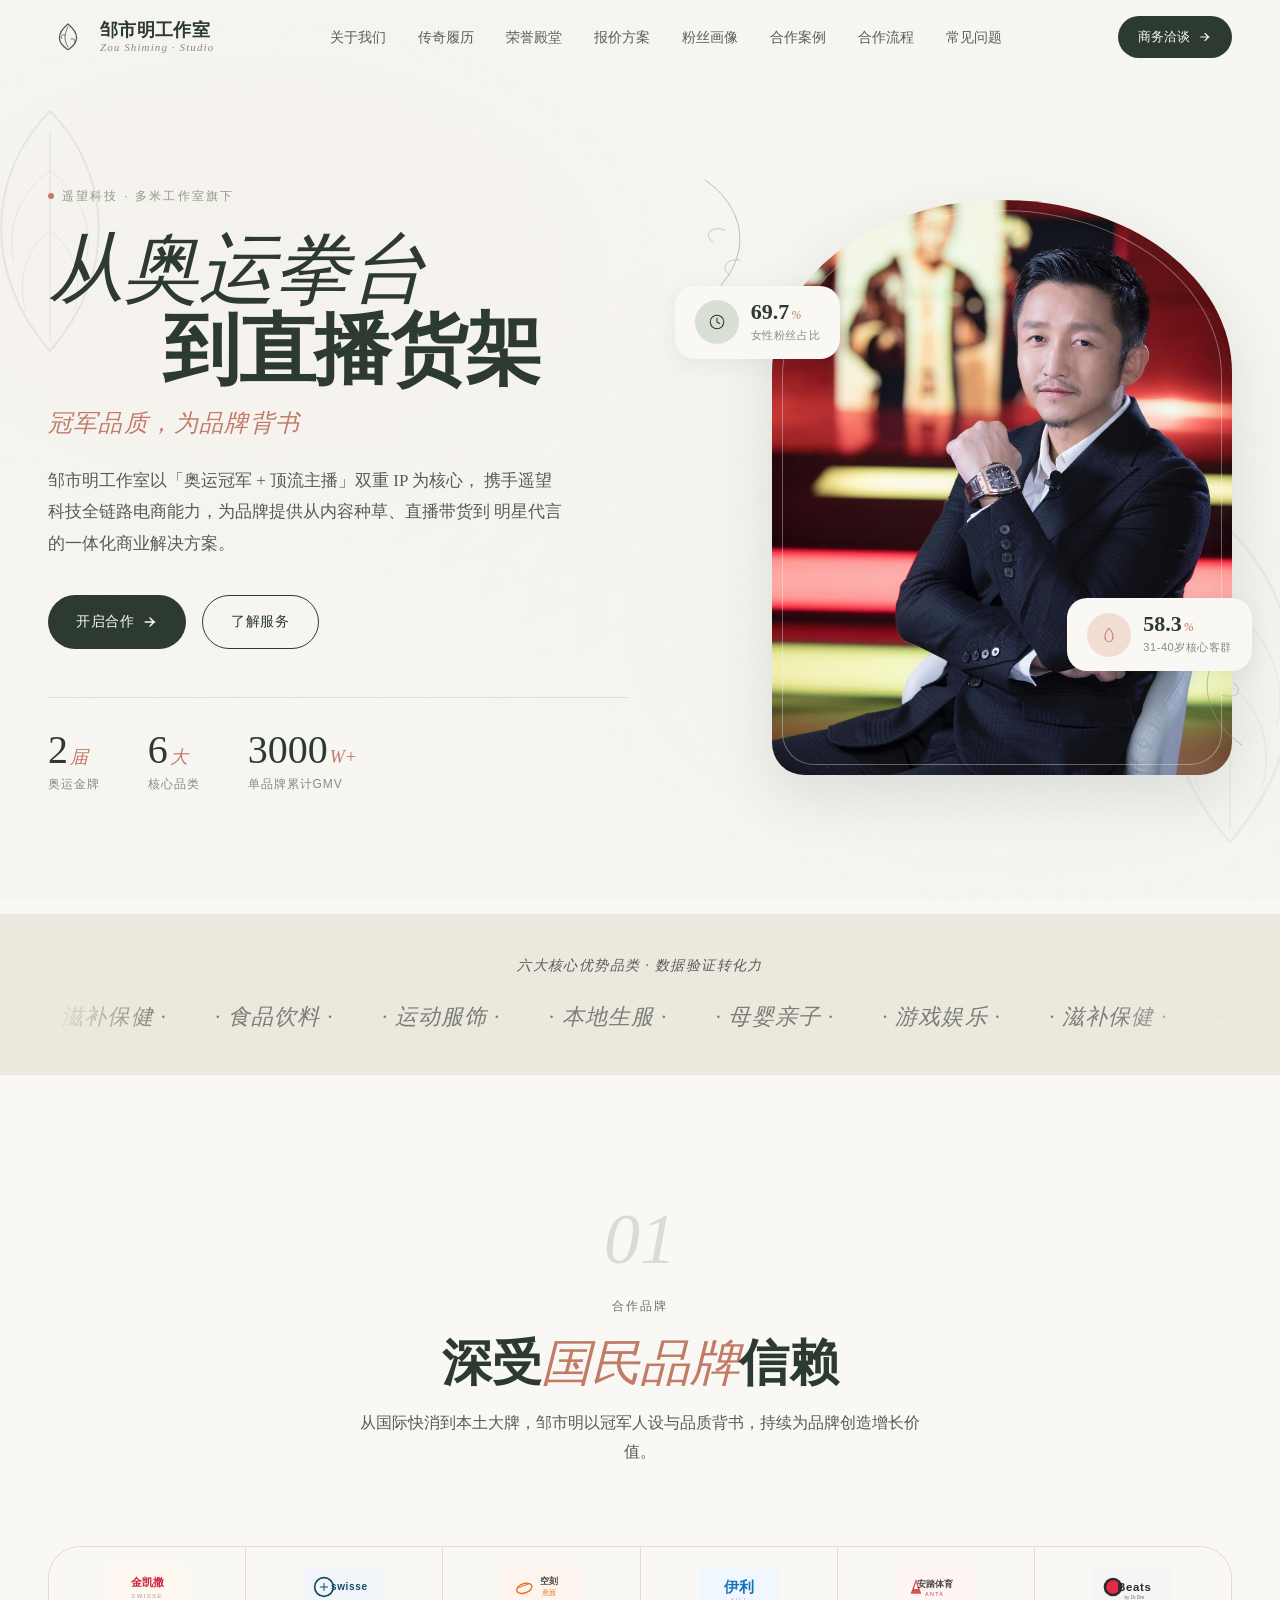
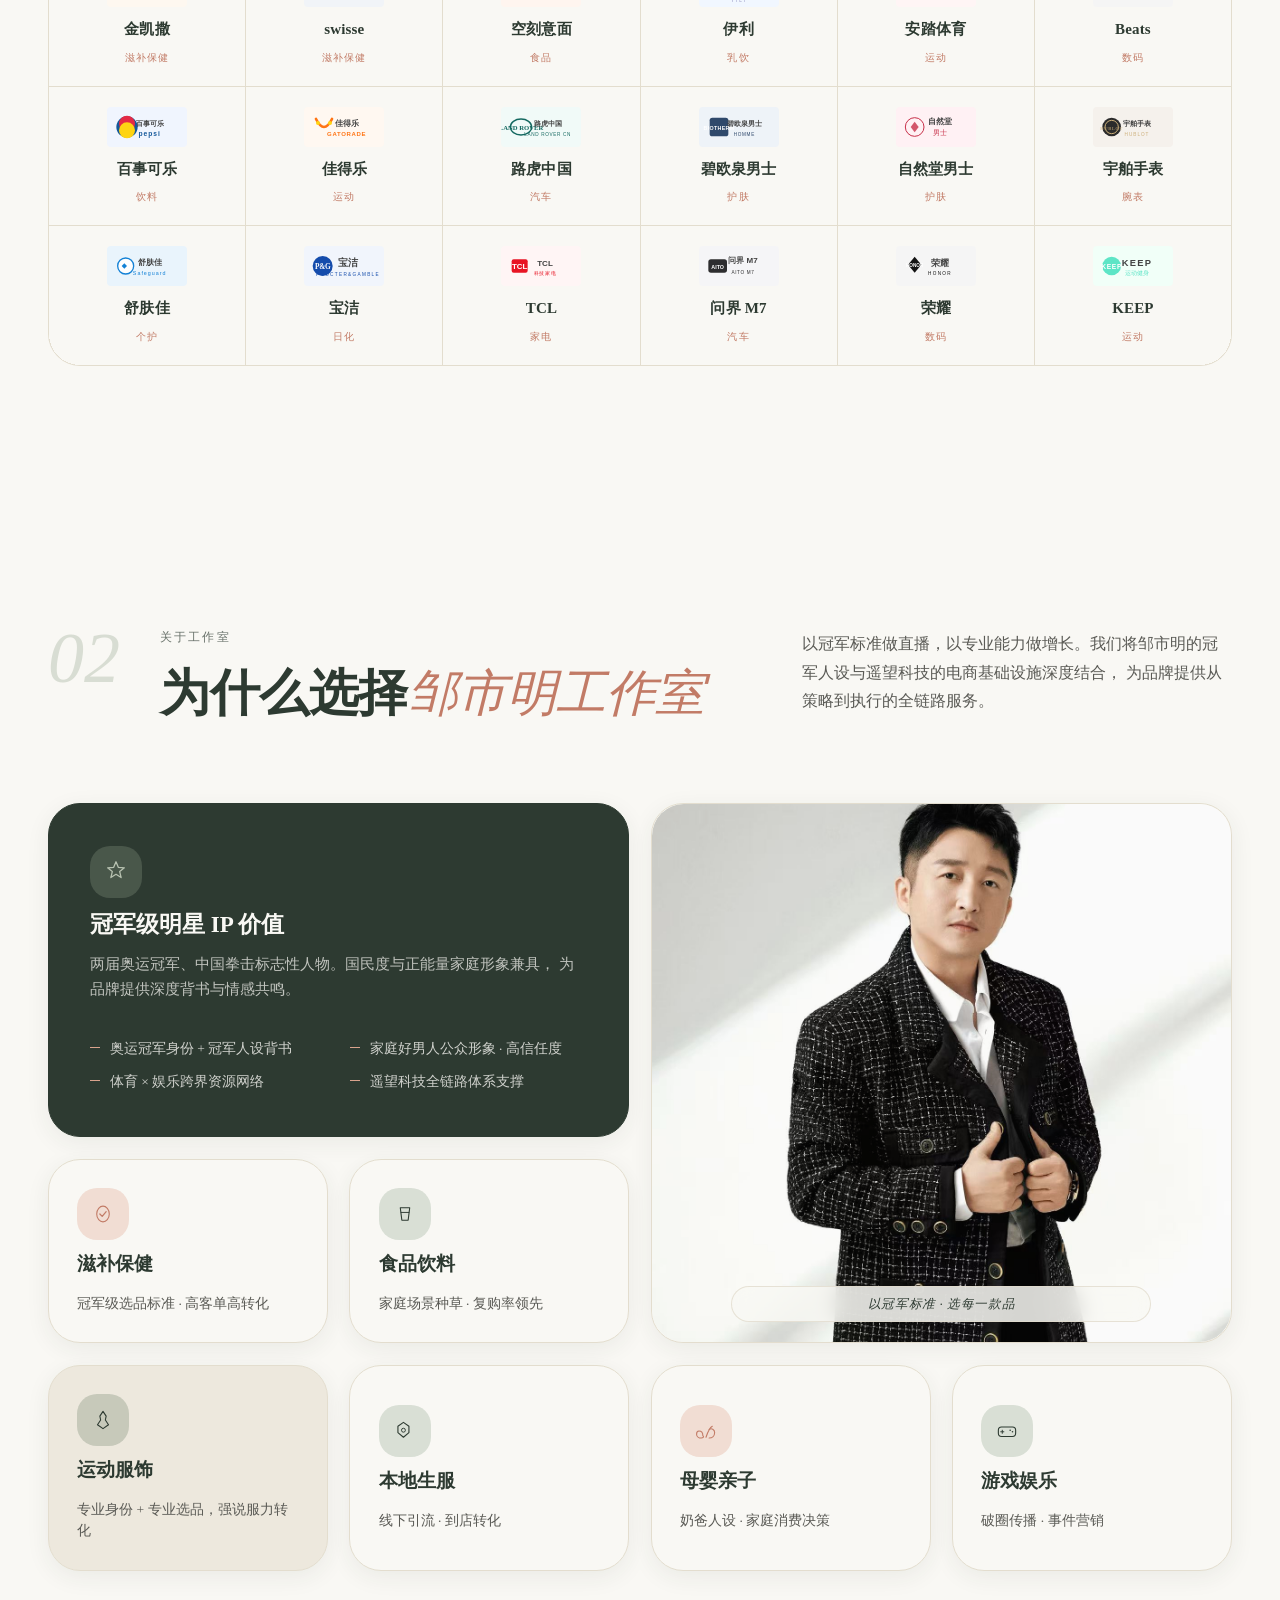
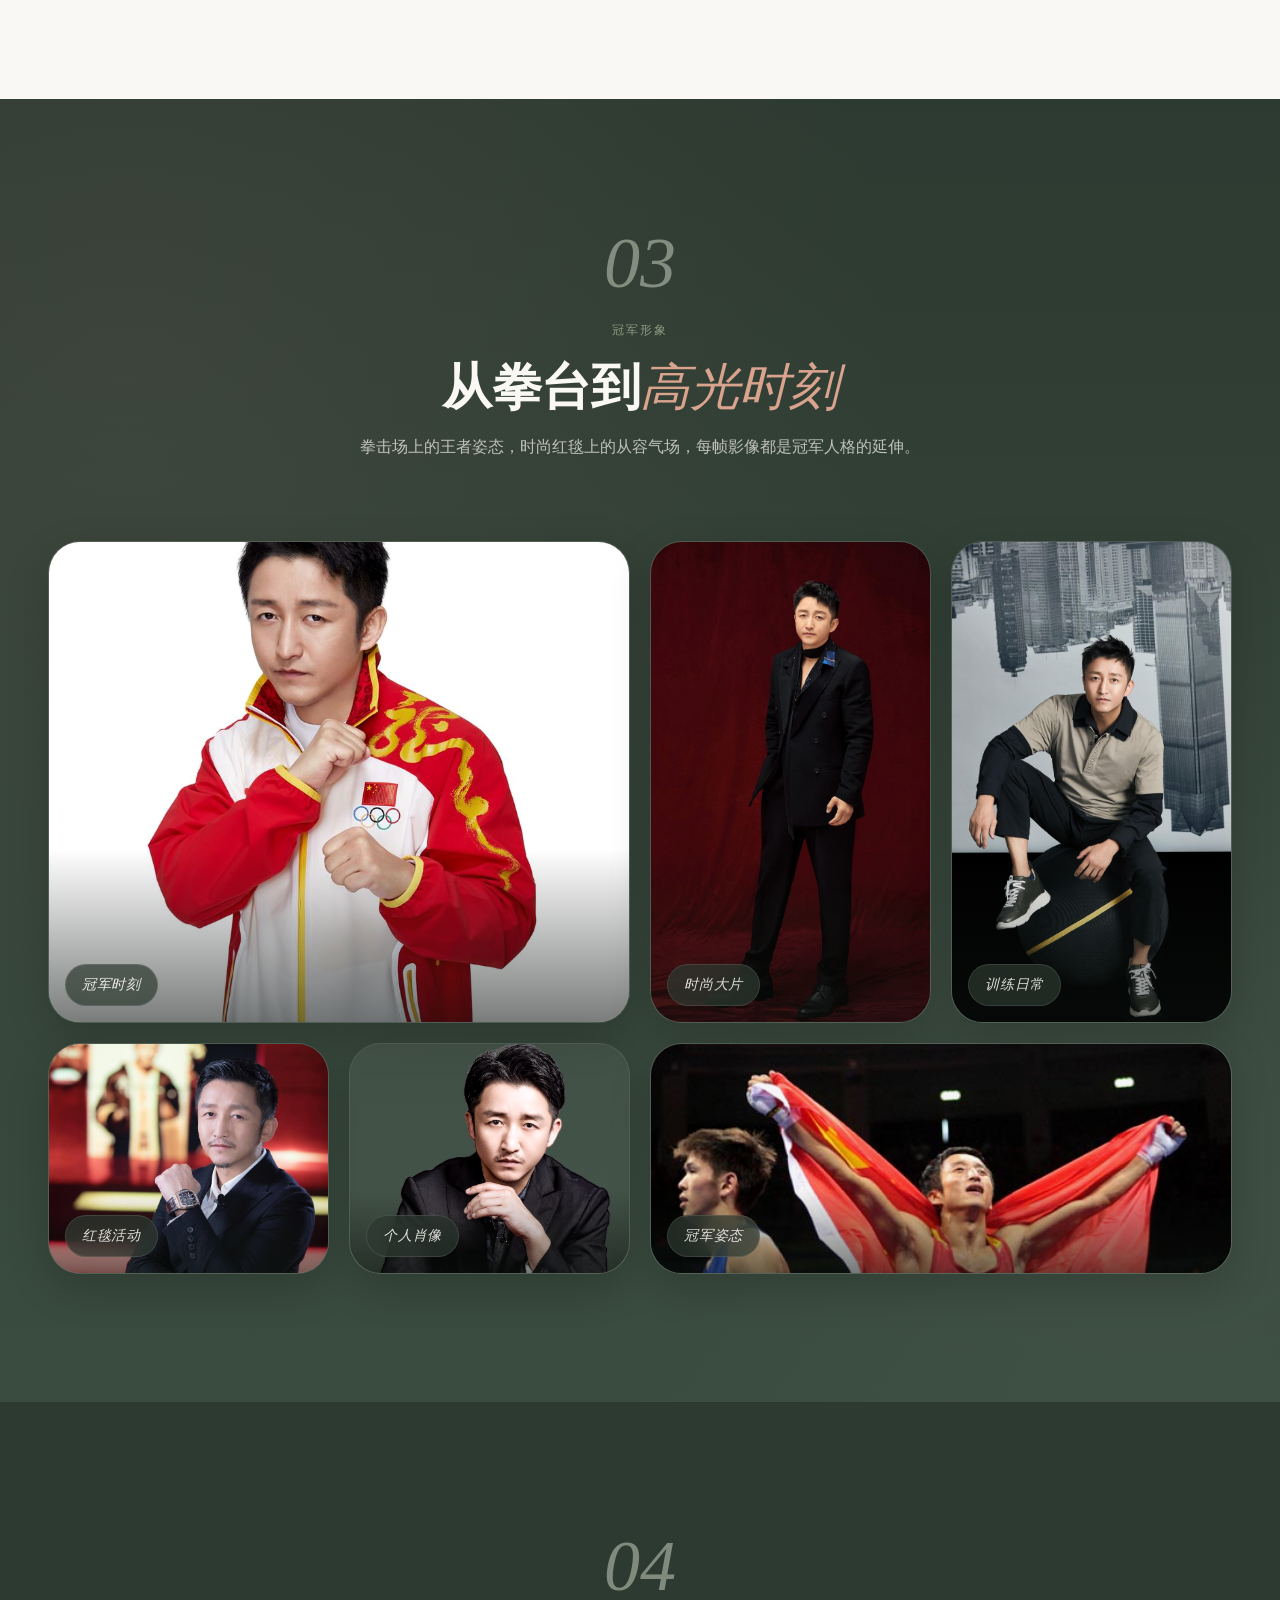
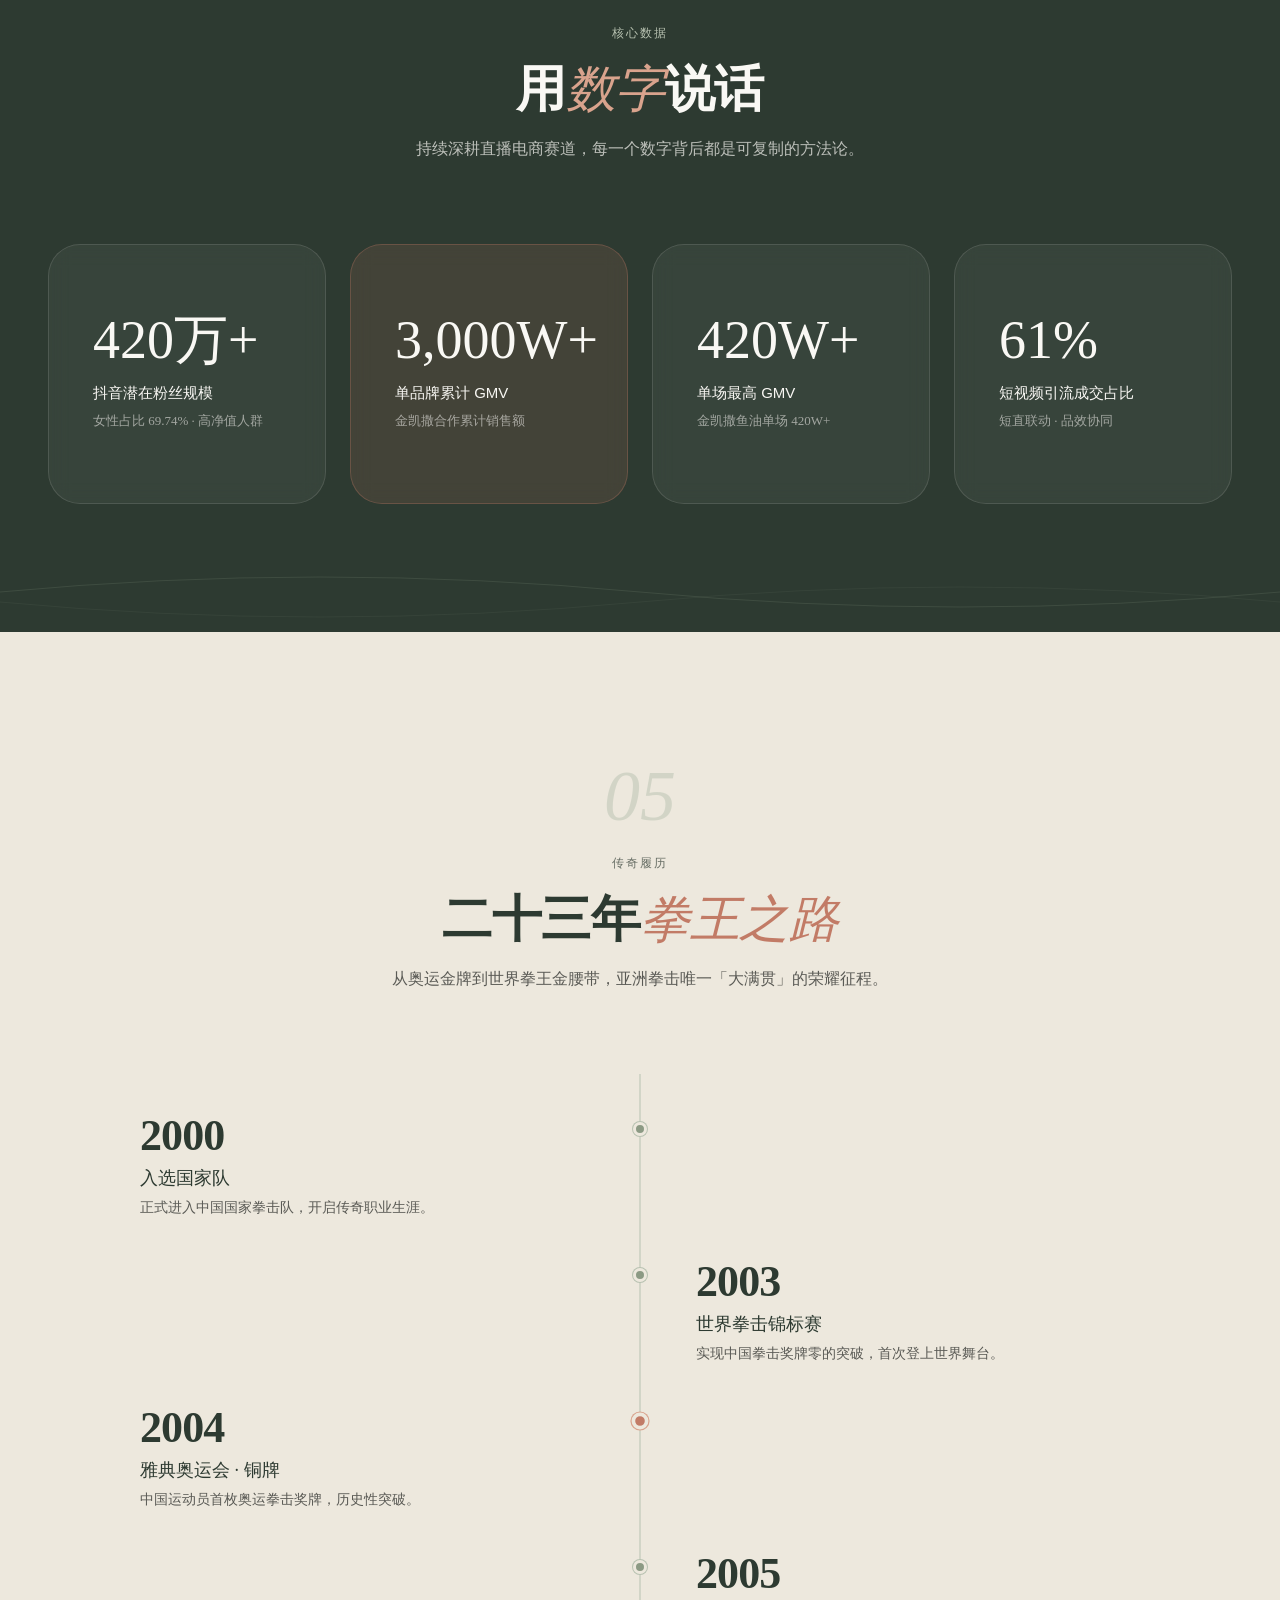
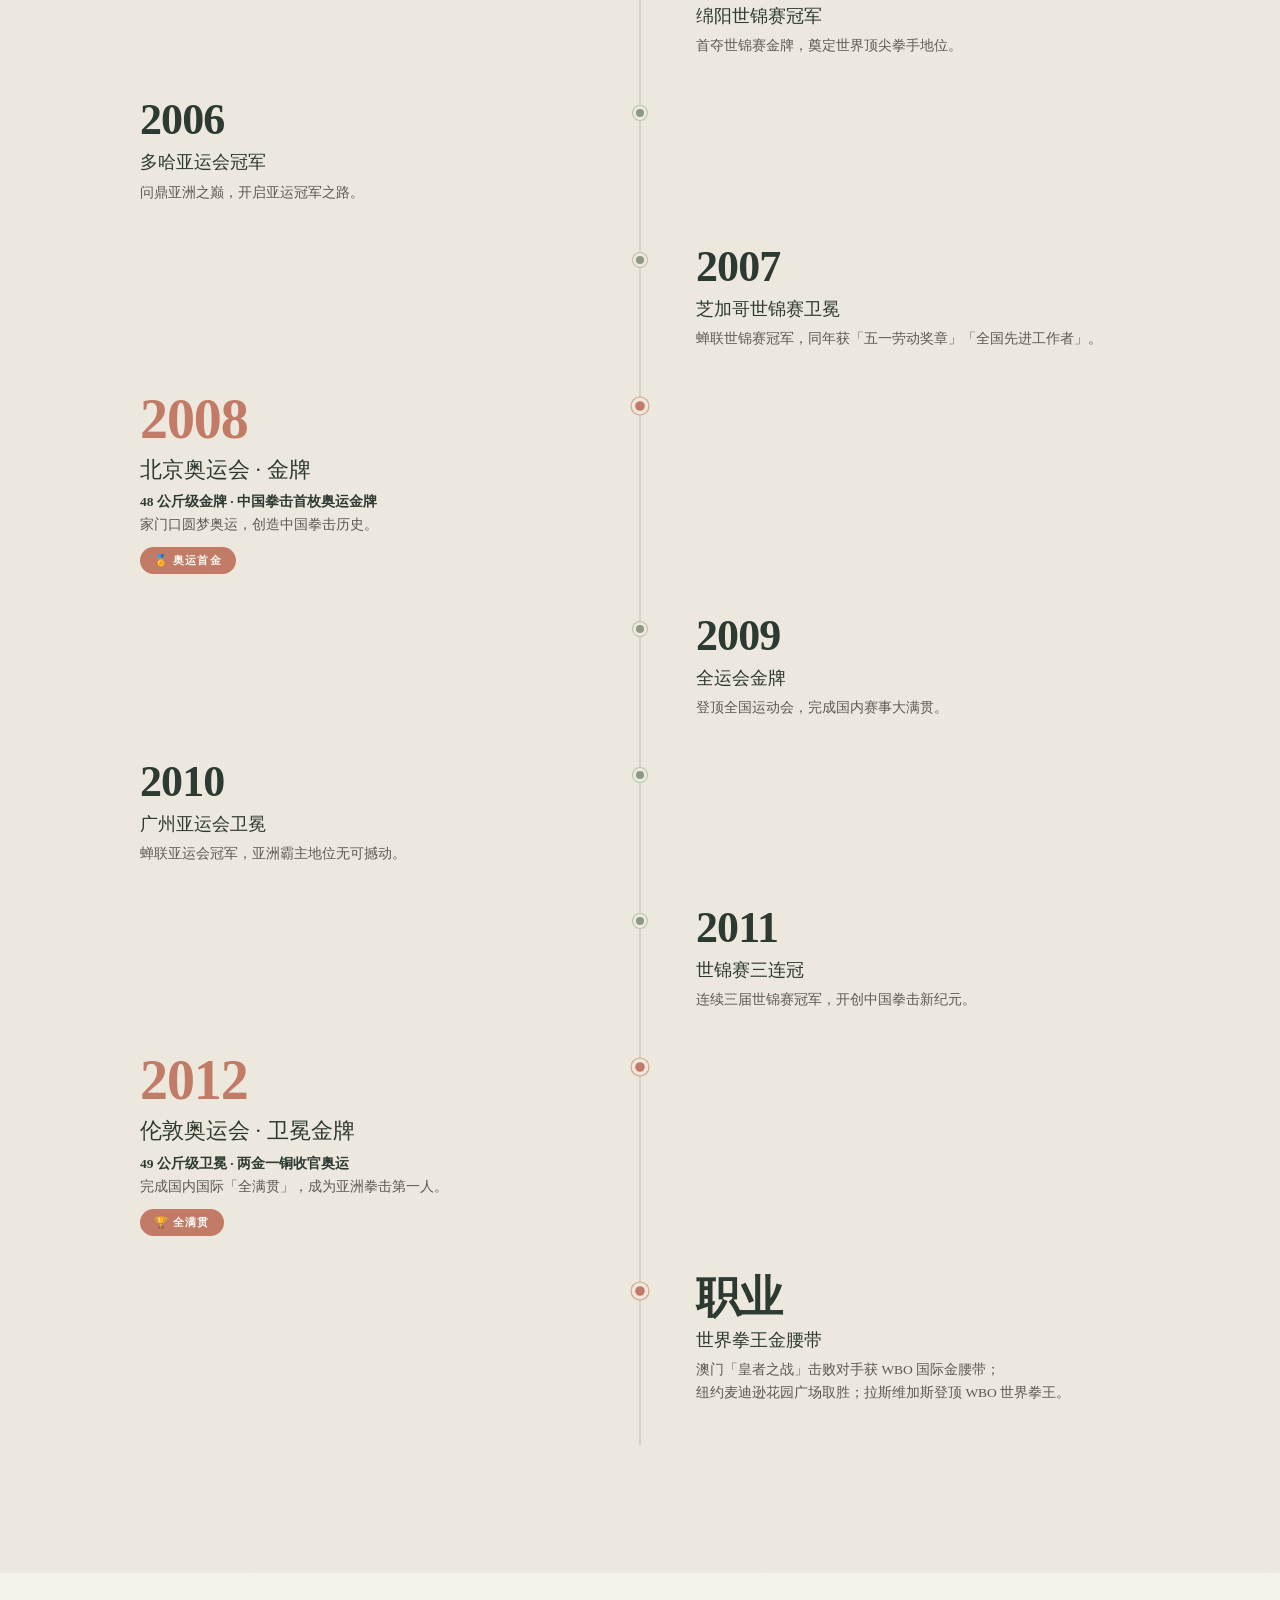
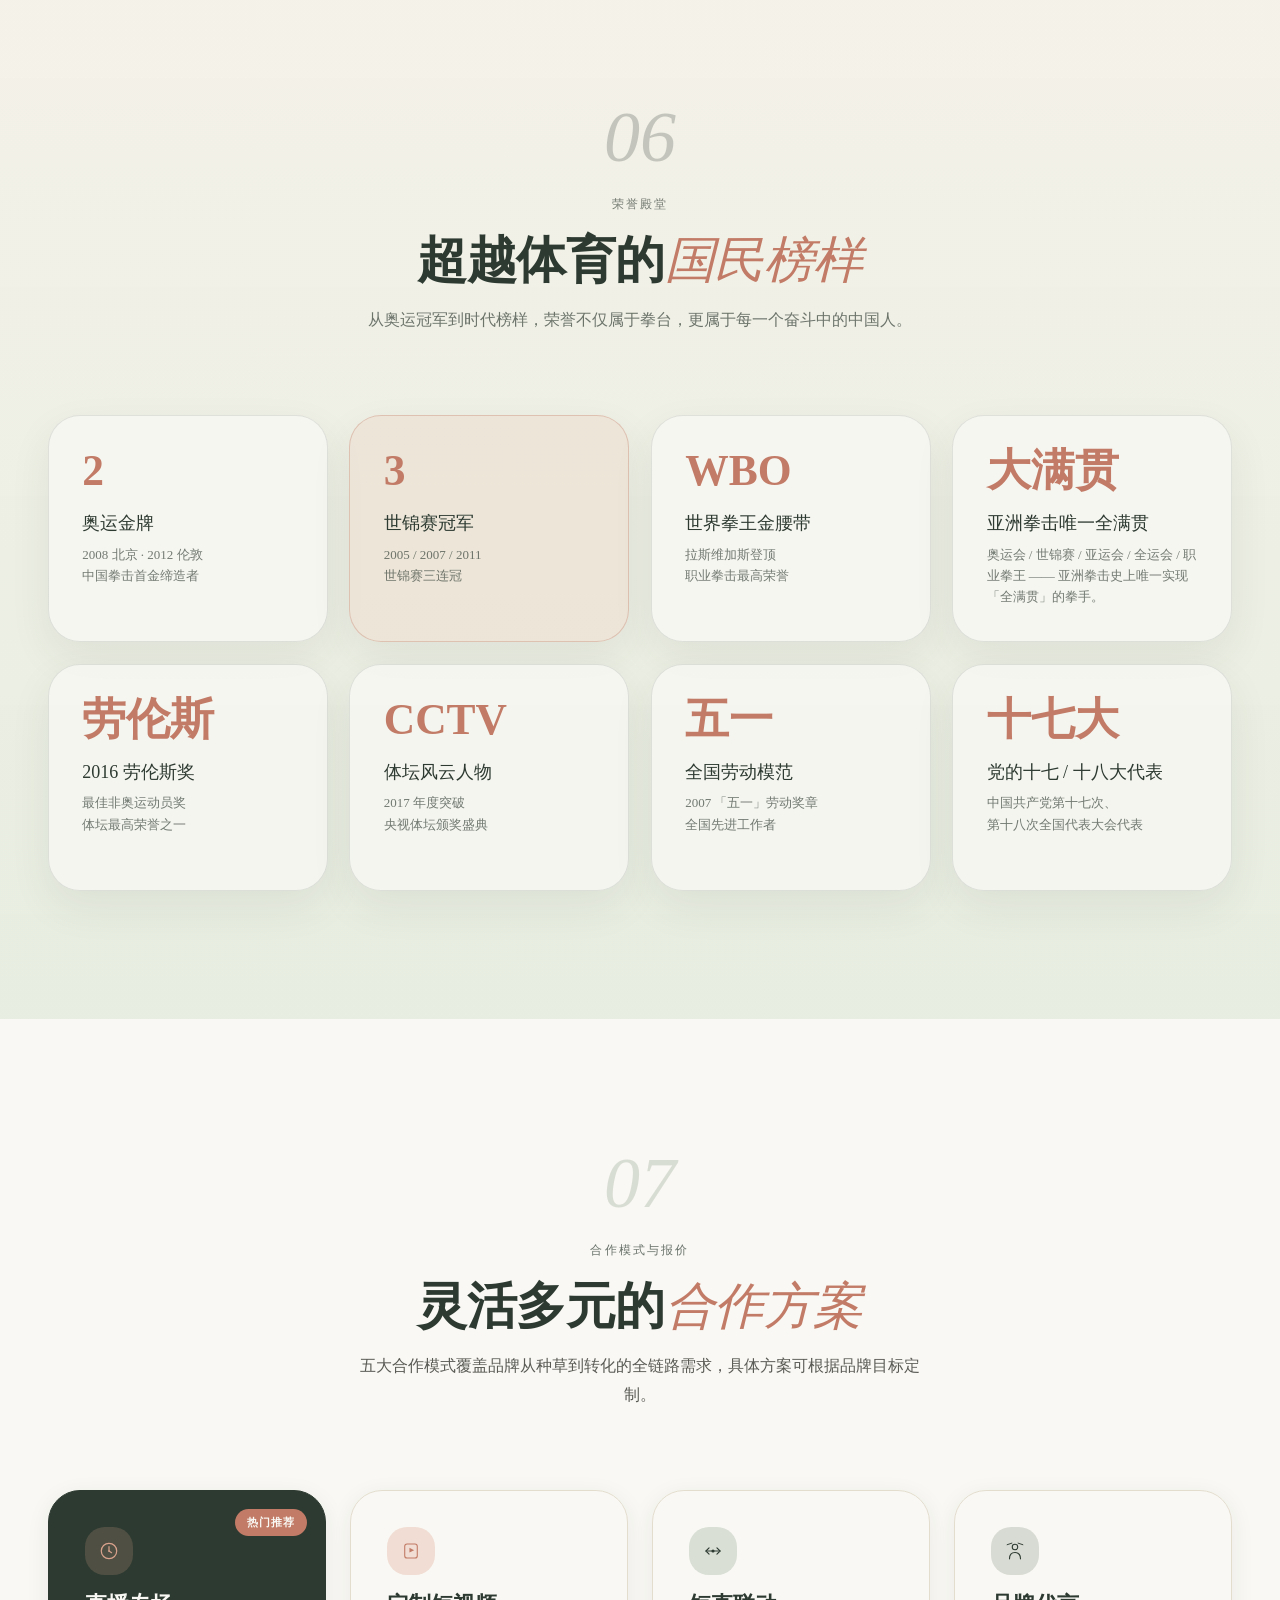
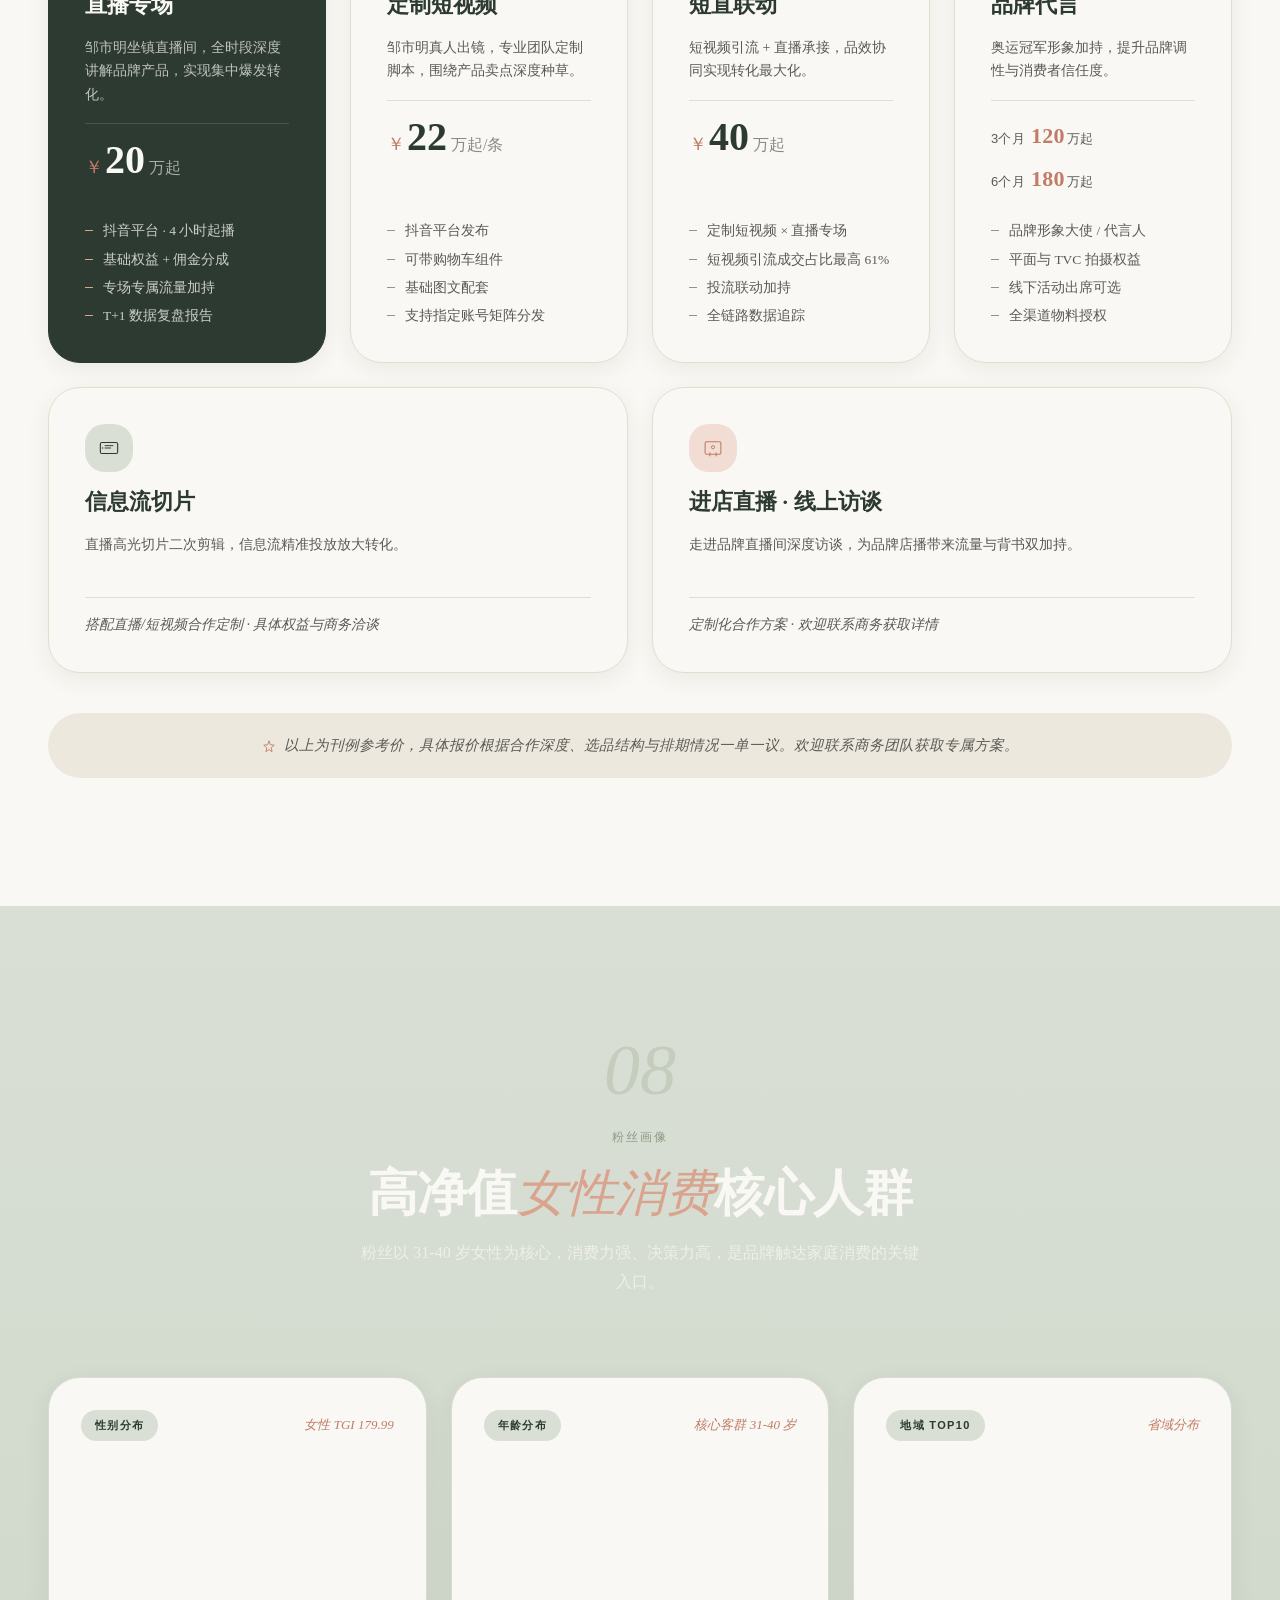
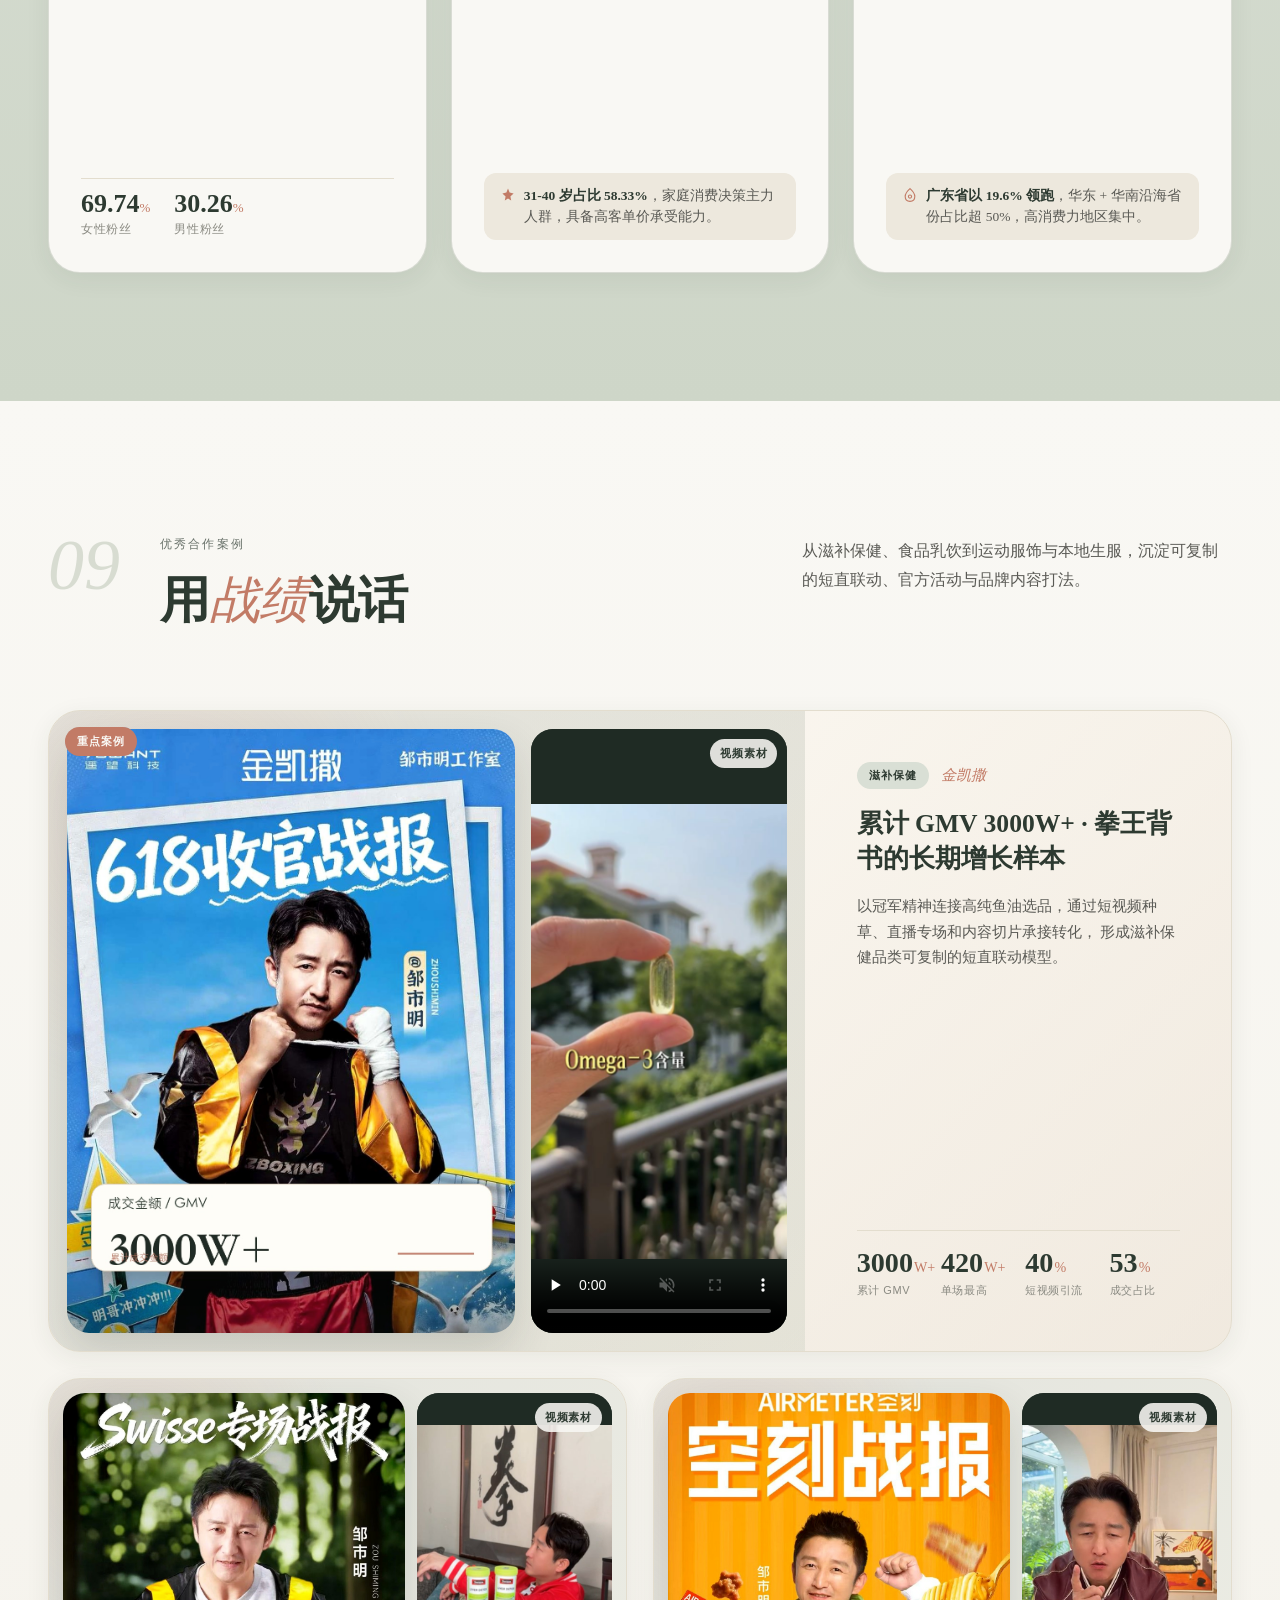
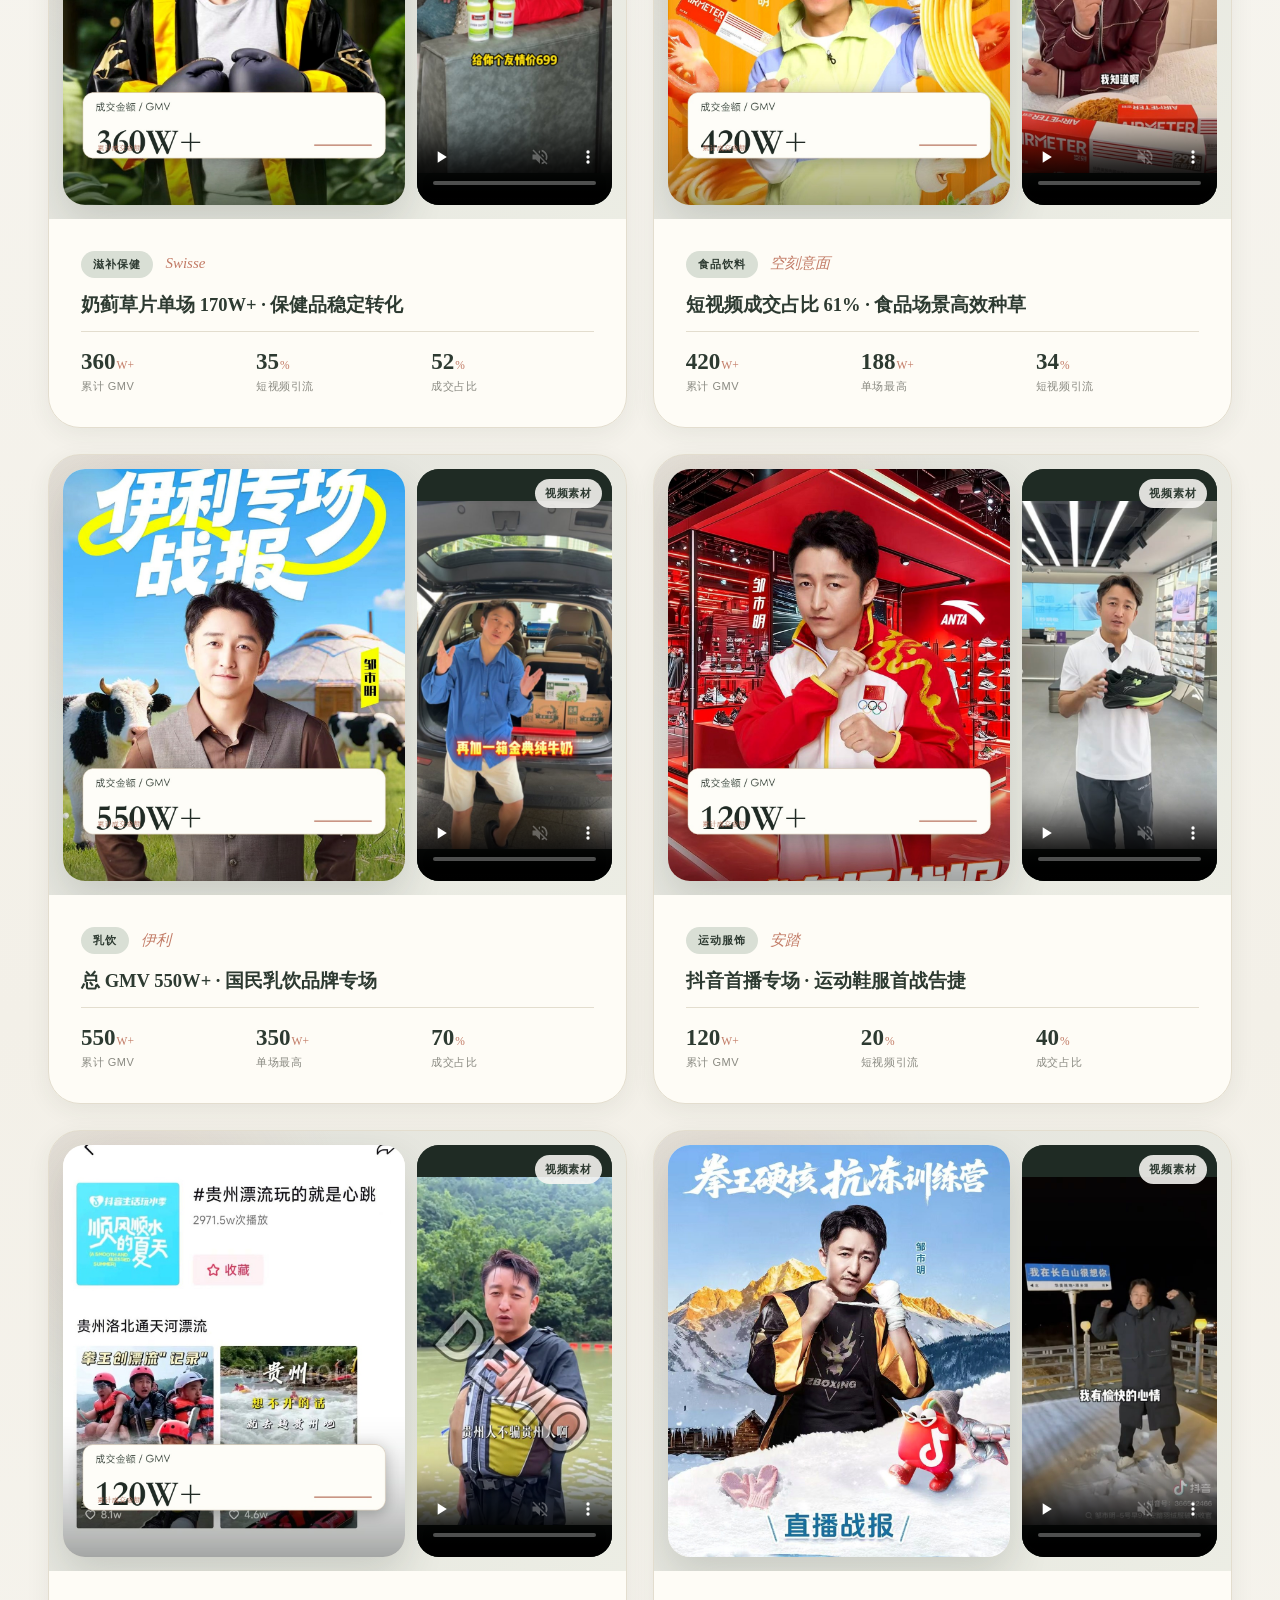
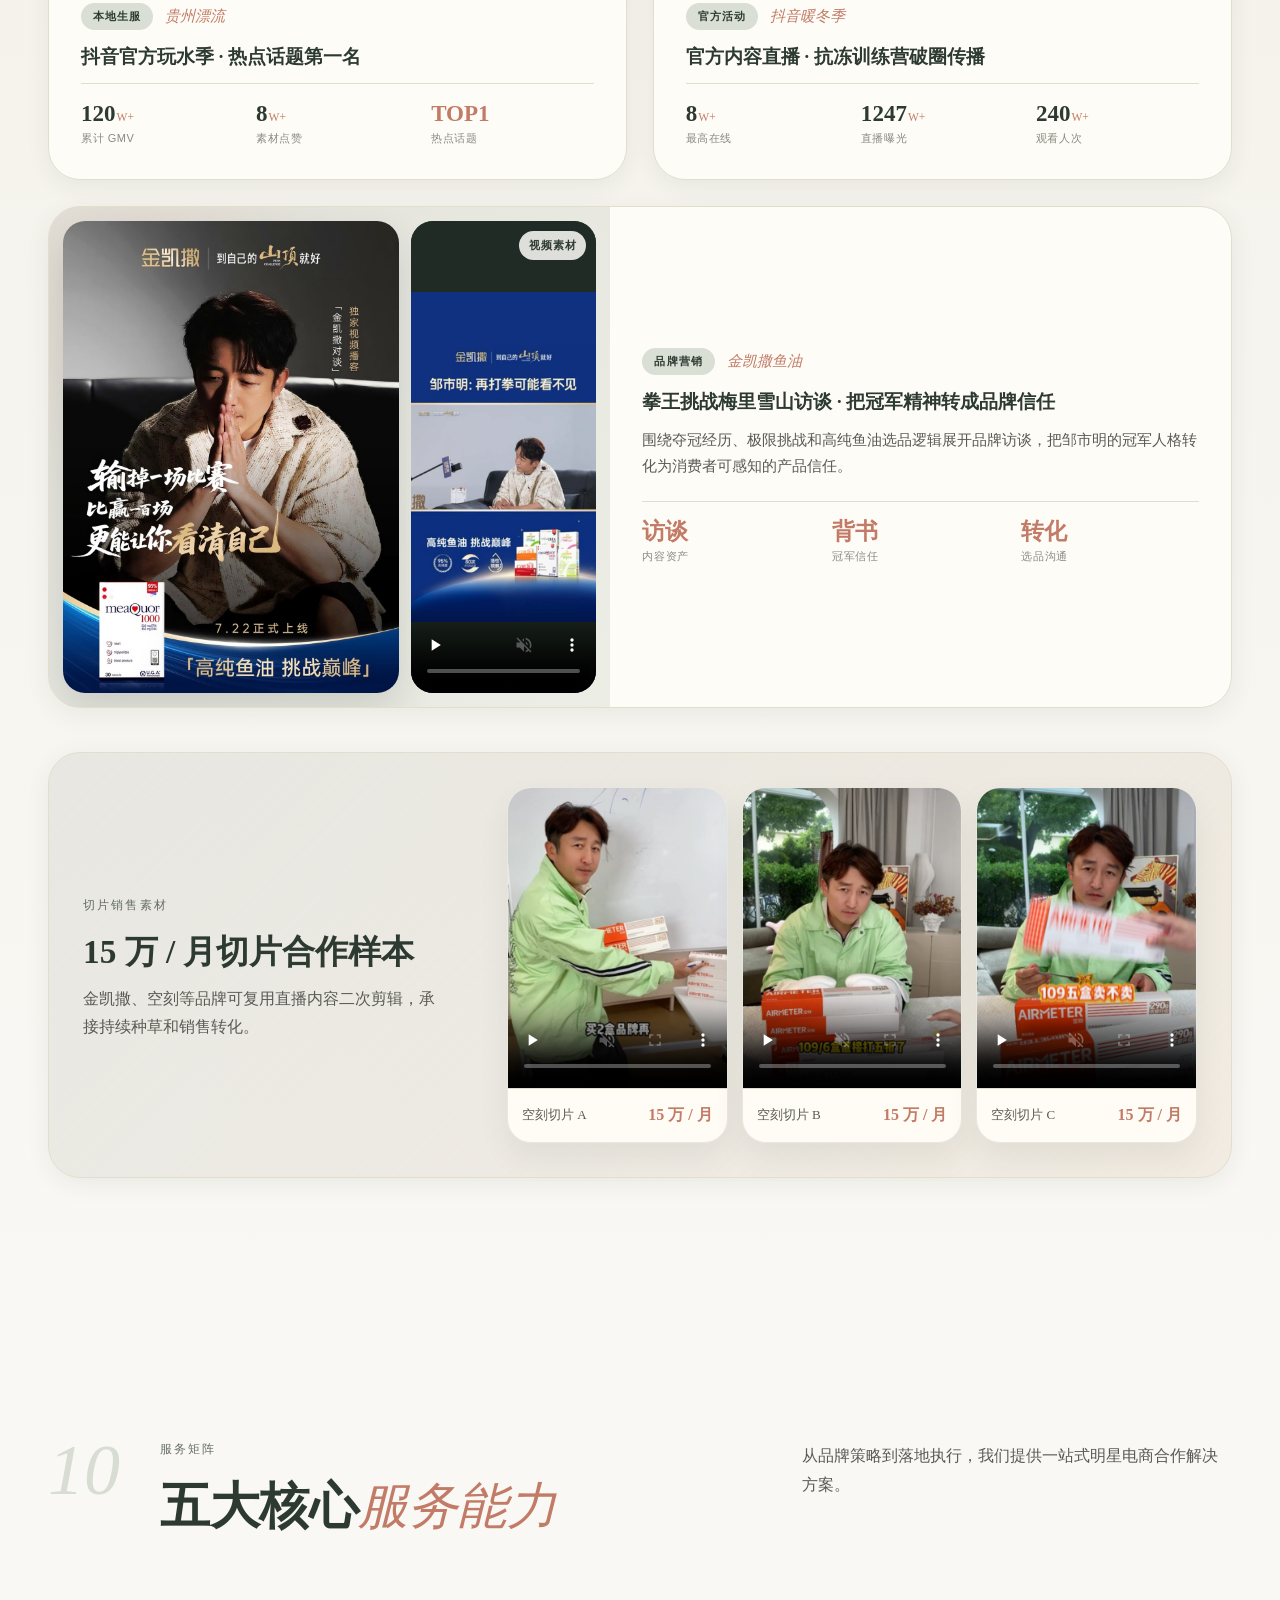
==== commit a76f3983: "Add brand logos to brandwall section (18 SVG logos)" ====
--- a/index.html
+++ b/index.html
@@ -246,74 +246,92 @@
 
         <div class="brandwall__grid">
           <div class="brand-item">
+            <img class="brand-item__logo" src="images/brands/jinkaisa.svg" alt="金凯撒" loading="lazy" />
             <span class="brand-item__name">金凯撒</span>
             <span class="brand-item__cat">滋补保健</span>
           </div>
           <div class="brand-item">
+            <img class="brand-item__logo" src="images/brands/swisse.svg" alt="swisse" loading="lazy" />
             <span class="brand-item__name">swisse</span>
             <span class="brand-item__cat">滋补保健</span>
           </div>
           <div class="brand-item">
+            <img class="brand-item__logo" src="images/brands/kongke.svg" alt="空刻意面" loading="lazy" />
             <span class="brand-item__name">空刻意面</span>
             <span class="brand-item__cat">食品</span>
           </div>
           <div class="brand-item">
+            <img class="brand-item__logo" src="images/brands/yili.svg" alt="伊利" loading="lazy" />
             <span class="brand-item__name">伊利</span>
             <span class="brand-item__cat">乳饮</span>
           </div>
           <div class="brand-item">
+            <img class="brand-item__logo" src="images/brands/anta.svg" alt="安踏体育" loading="lazy" />
             <span class="brand-item__name">安踏体育</span>
             <span class="brand-item__cat">运动</span>
           </div>
           <div class="brand-item">
+            <img class="brand-item__logo" src="images/brands/beats.svg" alt="Beats" loading="lazy" />
             <span class="brand-item__name">Beats</span>
             <span class="brand-item__cat">数码</span>
           </div>
           <div class="brand-item">
+            <img class="brand-item__logo" src="images/brands/pepsi.svg" alt="百事可乐" loading="lazy" />
             <span class="brand-item__name">百事可乐</span>
             <span class="brand-item__cat">饮料</span>
           </div>
           <div class="brand-item">
+            <img class="brand-item__logo" src="images/brands/gatorade.svg" alt="佳得乐" loading="lazy" />
             <span class="brand-item__name">佳得乐</span>
             <span class="brand-item__cat">运动</span>
           </div>
           <div class="brand-item">
+            <img class="brand-item__logo" src="images/brands/landrover.svg" alt="路虎中国" loading="lazy" />
             <span class="brand-item__name">路虎中国</span>
             <span class="brand-item__cat">汽车</span>
           </div>
           <div class="brand-item">
+            <img class="brand-item__logo" src="images/brands/biotherm.svg" alt="碧欧泉男士" loading="lazy" />
             <span class="brand-item__name">碧欧泉男士</span>
             <span class="brand-item__cat">护肤</span>
           </div>
           <div class="brand-item">
+            <img class="brand-item__logo" src="images/brands/chando.svg" alt="自然堂男士" loading="lazy" />
             <span class="brand-item__name">自然堂男士</span>
             <span class="brand-item__cat">护肤</span>
           </div>
           <div class="brand-item">
+            <img class="brand-item__logo" src="images/brands/hublot.svg" alt="宇舶手表" loading="lazy" />
             <span class="brand-item__name">宇舶手表</span>
             <span class="brand-item__cat">腕表</span>
           </div>
           <div class="brand-item">
+            <img class="brand-item__logo" src="images/brands/safeguard.svg" alt="舒肤佳" loading="lazy" />
             <span class="brand-item__name">舒肤佳</span>
             <span class="brand-item__cat">个护</span>
           </div>
           <div class="brand-item">
+            <img class="brand-item__logo" src="images/brands/pg.svg" alt="宝洁" loading="lazy" />
             <span class="brand-item__name">宝洁</span>
             <span class="brand-item__cat">日化</span>
           </div>
           <div class="brand-item">
+            <img class="brand-item__logo" src="images/brands/tcl.svg" alt="TCL" loading="lazy" />
             <span class="brand-item__name">TCL</span>
             <span class="brand-item__cat">家电</span>
           </div>
           <div class="brand-item">
+            <img class="brand-item__logo" src="images/brands/aito.svg" alt="问界 M7" loading="lazy" />
             <span class="brand-item__name">问界 M7</span>
             <span class="brand-item__cat">汽车</span>
           </div>
           <div class="brand-item">
+            <img class="brand-item__logo" src="images/brands/honor.svg" alt="荣耀" loading="lazy" />
             <span class="brand-item__name">荣耀</span>
             <span class="brand-item__cat">数码</span>
           </div>
           <div class="brand-item">
+            <img class="brand-item__logo" src="images/brands/keep.svg" alt="KEEP" loading="lazy" />
             <span class="brand-item__name">KEEP</span>
             <span class="brand-item__cat">运动</span>
           </div>
--- a/styles.css
+++ b/styles.css
@@ -856,23 +856,38 @@
 
 .brand-item {
   background: var(--ivory);
-  padding: 28px 20px;
+  padding: 20px 16px;
   display: flex;
   flex-direction: column;
   align-items: center;
   justify-content: center;
   gap: 6px;
   transition: all 0.5s var(--ease-organic);
-  min-height: 100px;
+  min-height: 110px;
 }
 
 .brand-item:hover {
   background: var(--warm-beige);
 }
 
+.brand-item__logo {
+  width: 80px;
+  height: auto;
+  max-height: 44px;
+  object-fit: contain;
+  margin-bottom: 4px;
+  opacity: 0.92;
+  transition: opacity 0.3s ease, transform 0.3s ease;
+}
+
+.brand-item:hover .brand-item__logo {
+  opacity: 1;
+  transform: scale(1.05);
+}
+
 .brand-item__name {
   font-family: var(--font-display);
-  font-size: 16px;
+  font-size: 15px;
   font-weight: 600;
   color: var(--forest-green);
   letter-spacing: 0.01em;
@@ -2935,6 +2950,11 @@
     grid-template-columns: repeat(4, 1fr);
   }
 
+  .brand-item__logo {
+    width: 68px;
+    max-height: 38px;
+  }
+
   /* 冠军画廊 */
   .gallery__grid {
     grid-template-columns: repeat(6, minmax(0, 1fr));
@@ -3155,8 +3175,14 @@
   }
 
   .brand-item {
-    padding: 20px 12px;
-    min-height: 80px;
+    padding: 14px 10px;
+    min-height: 100px;
+  }
+
+  .brand-item__logo {
+    width: 60px;
+    max-height: 34px;
+    margin-bottom: 2px;
   }
 
   .brand-item__name {
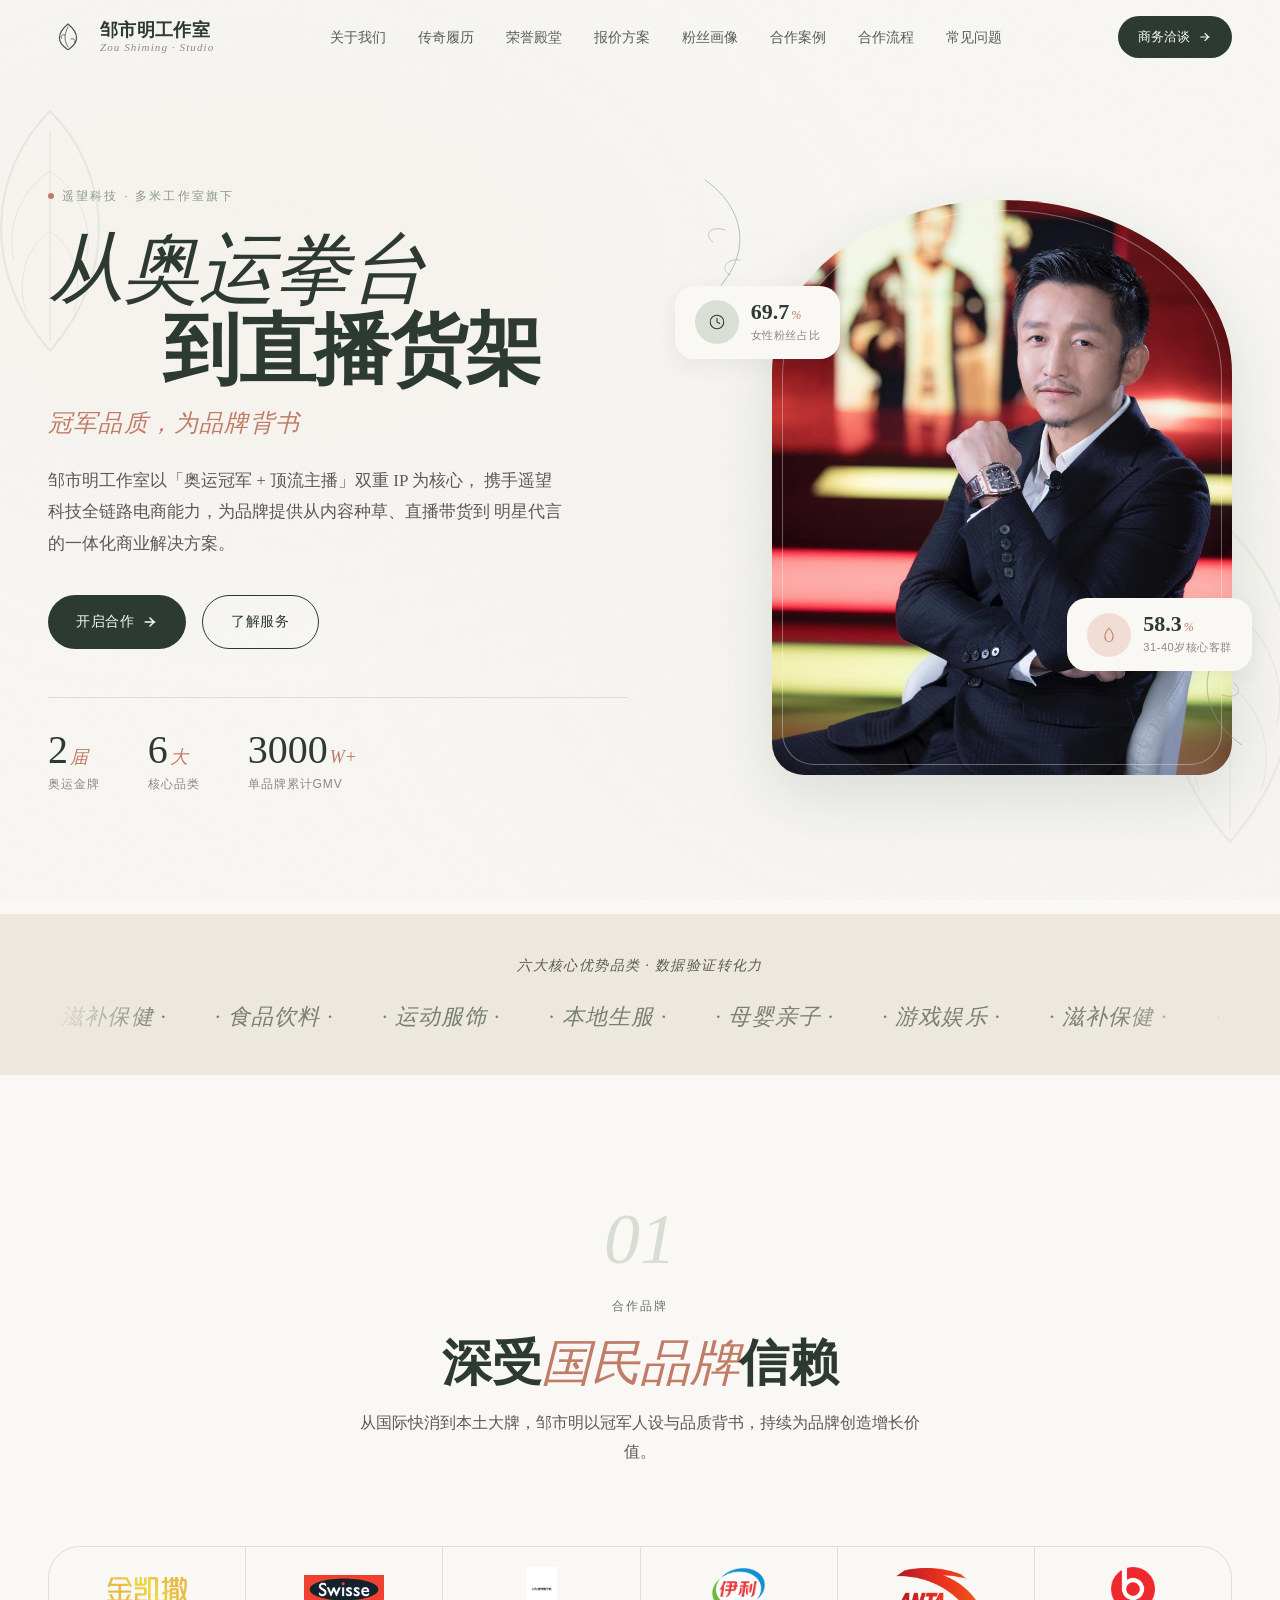
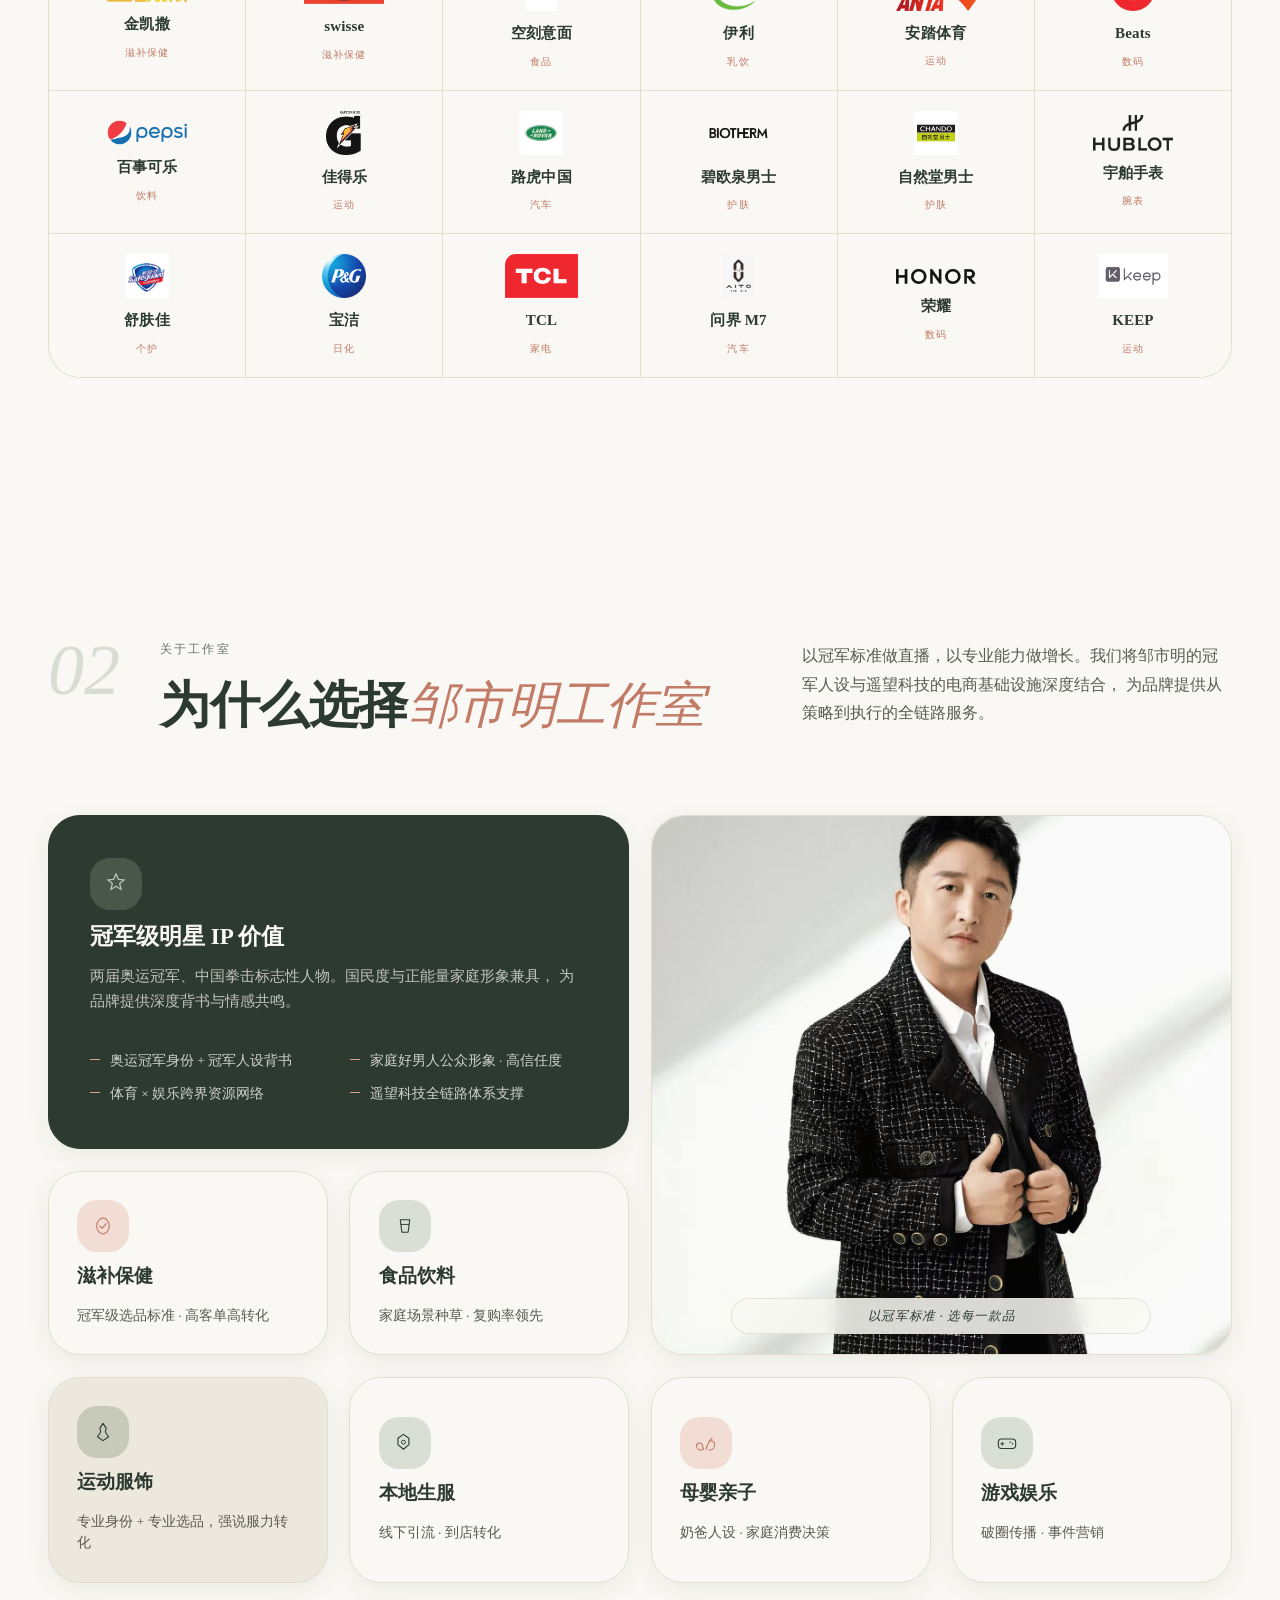
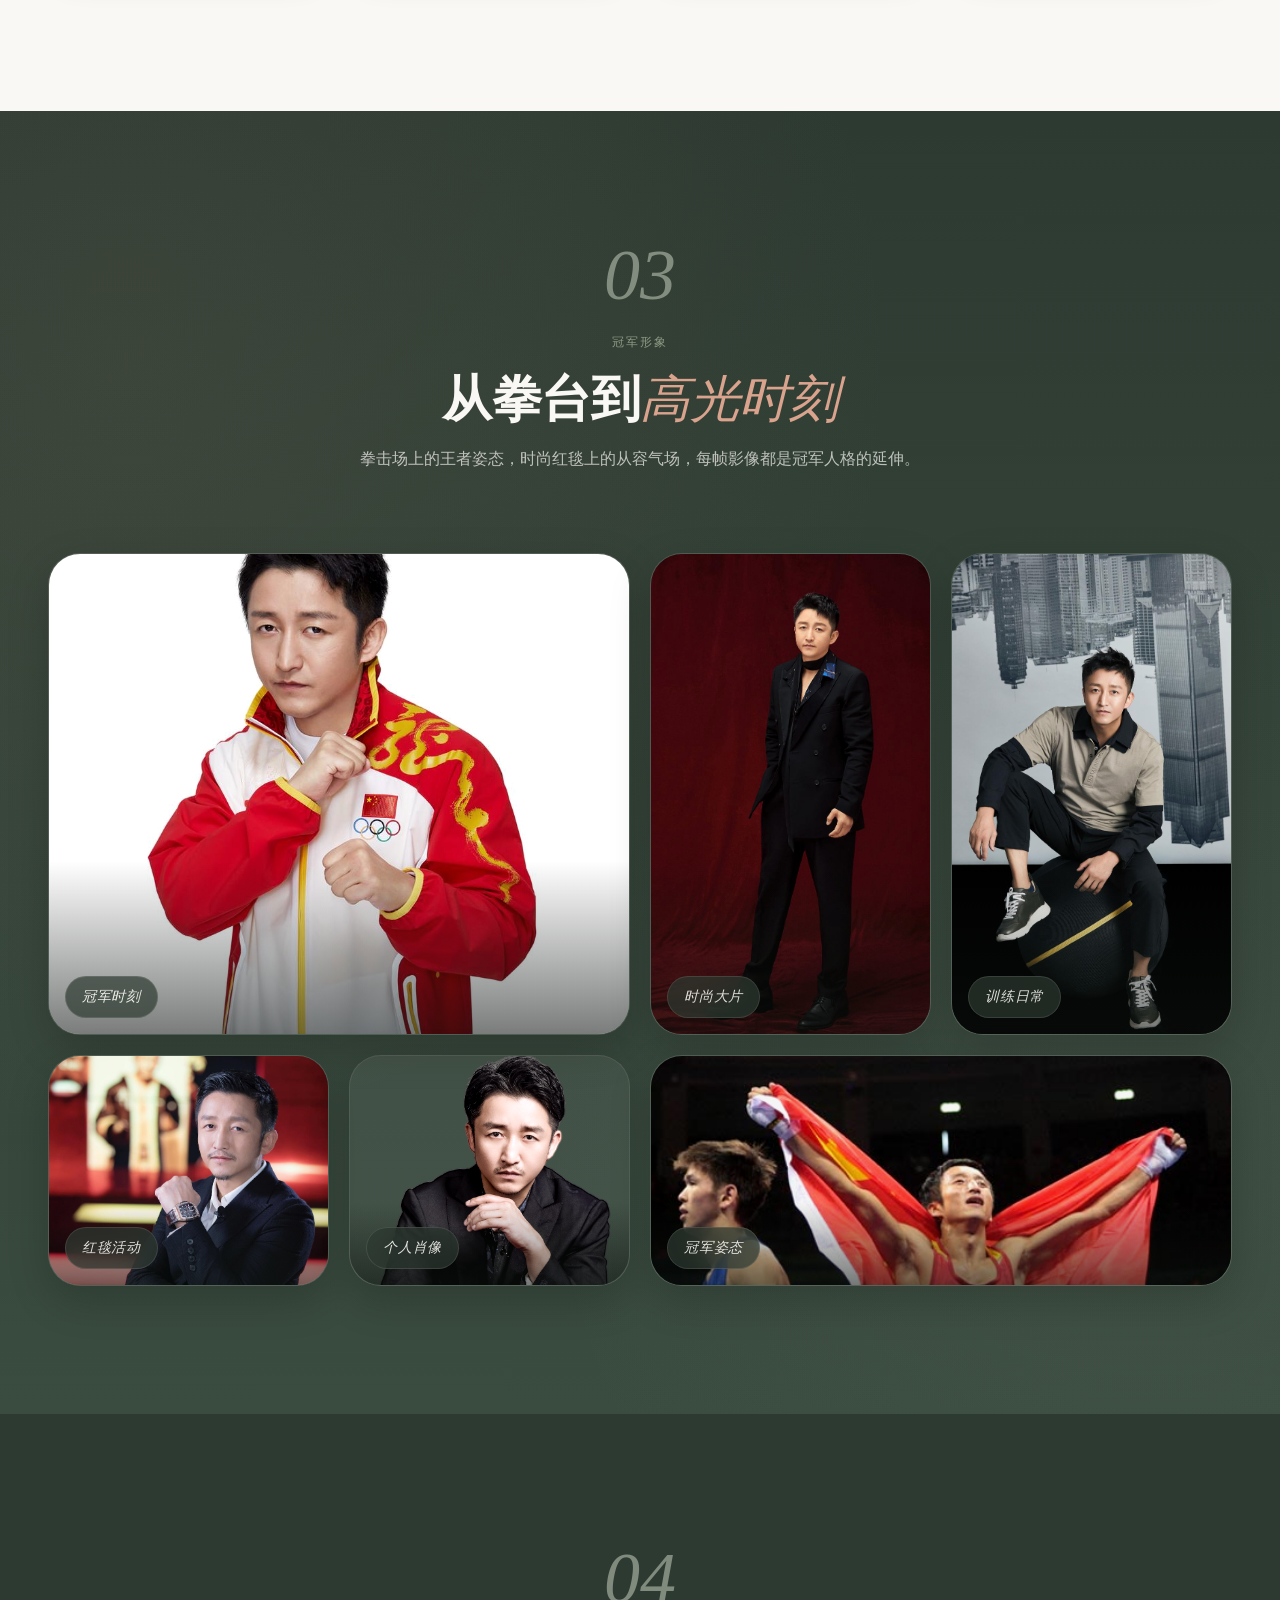
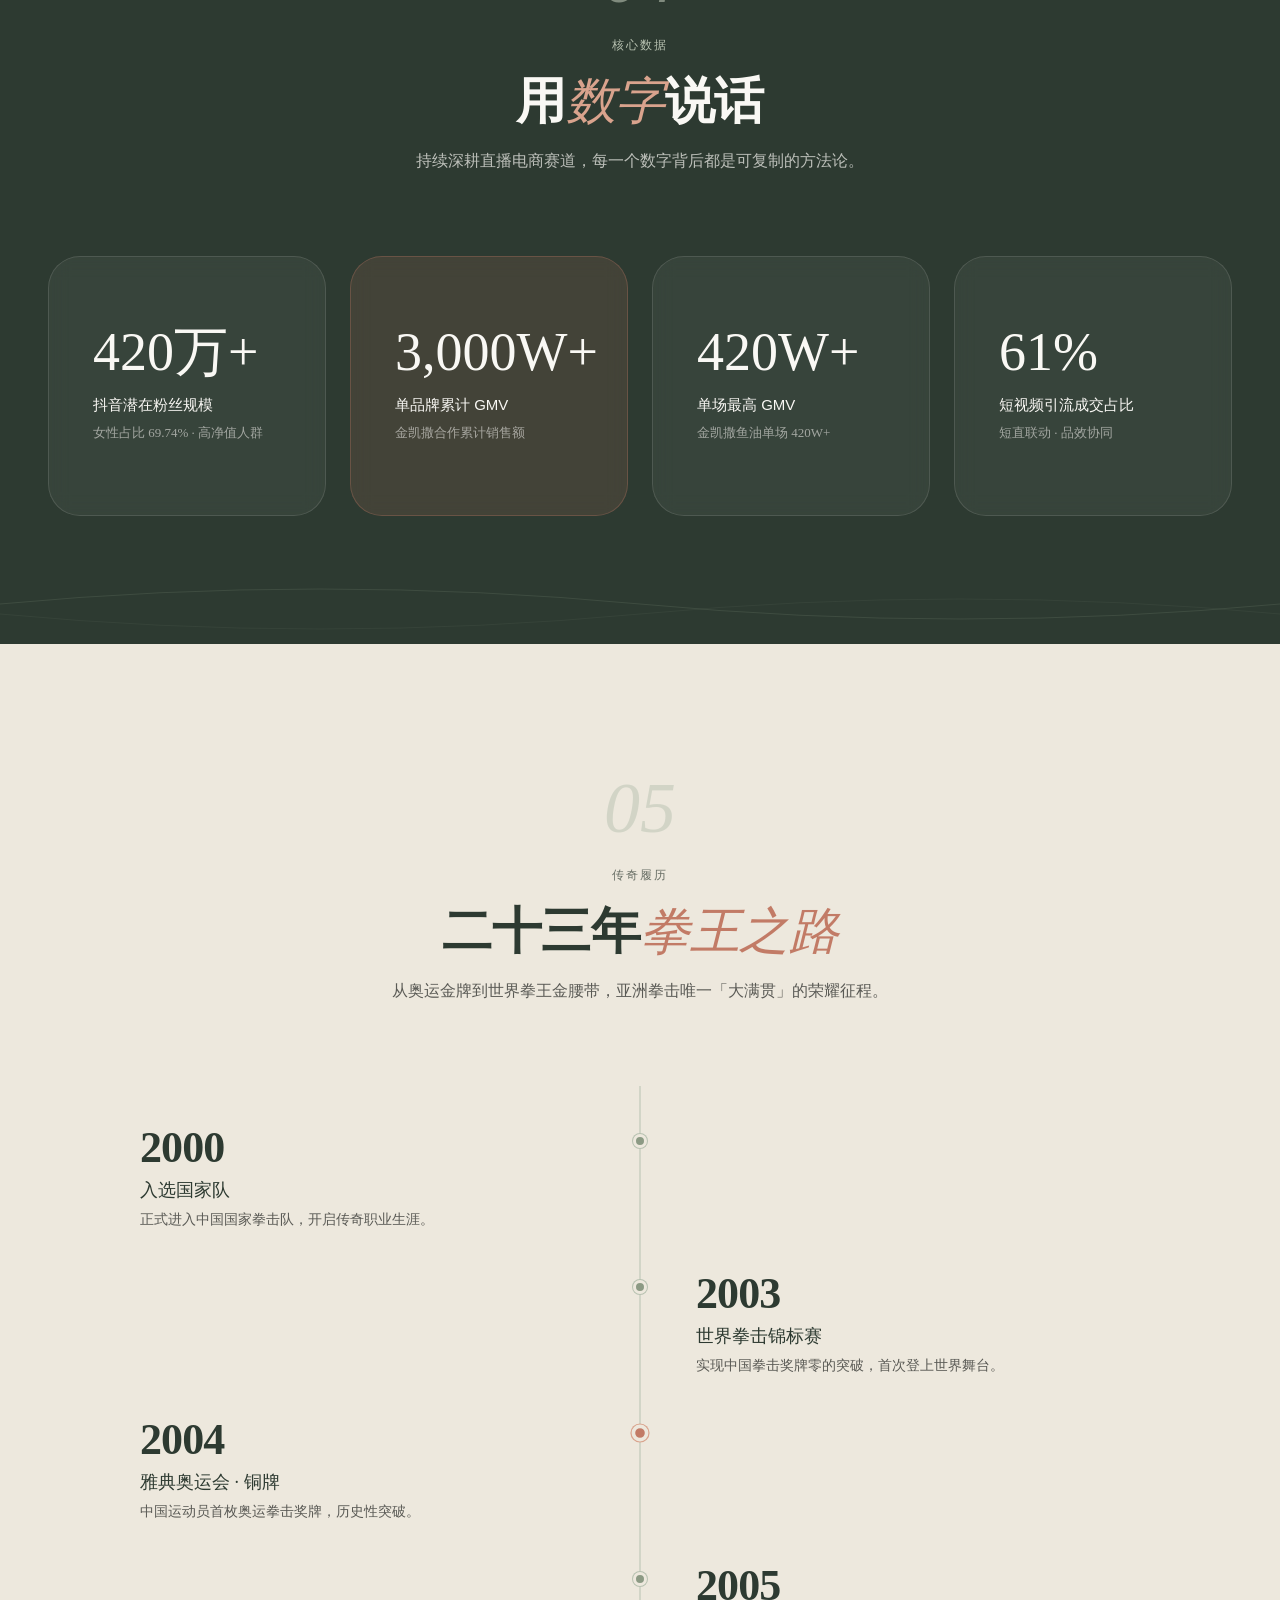
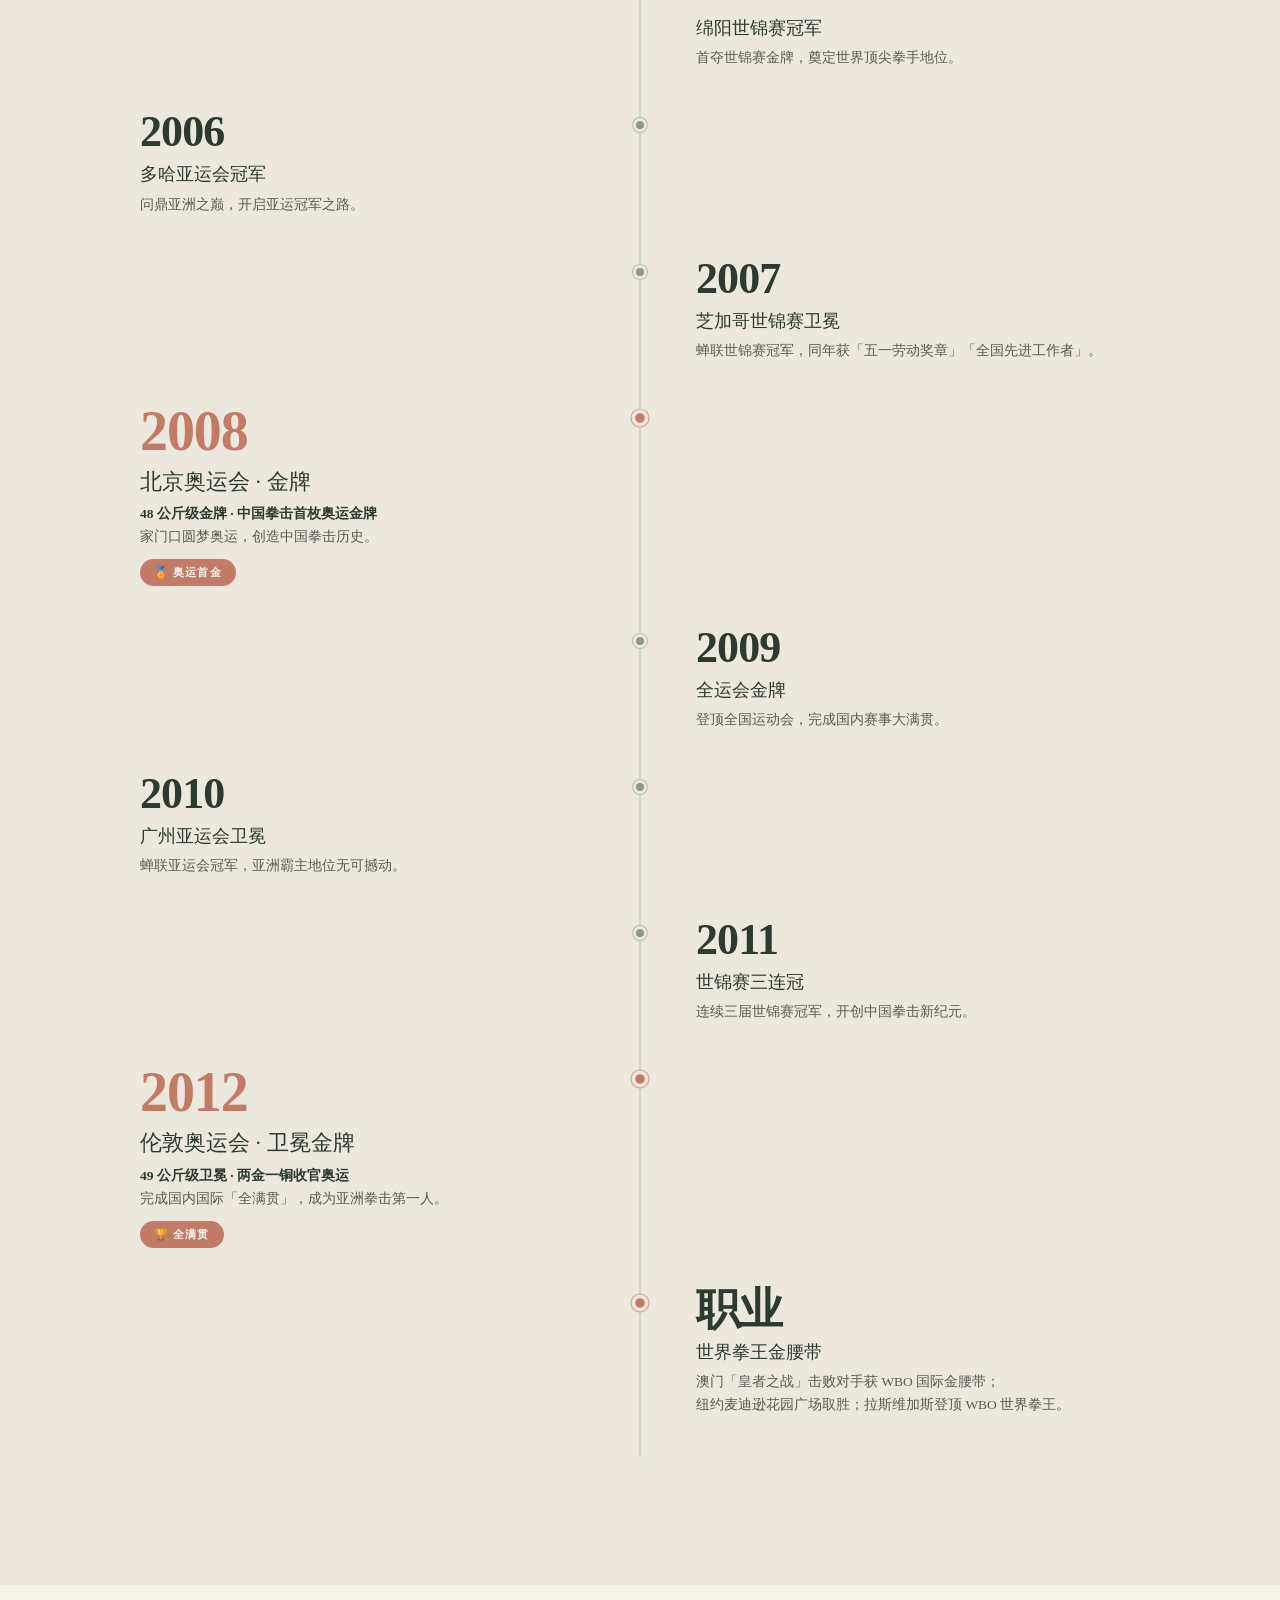
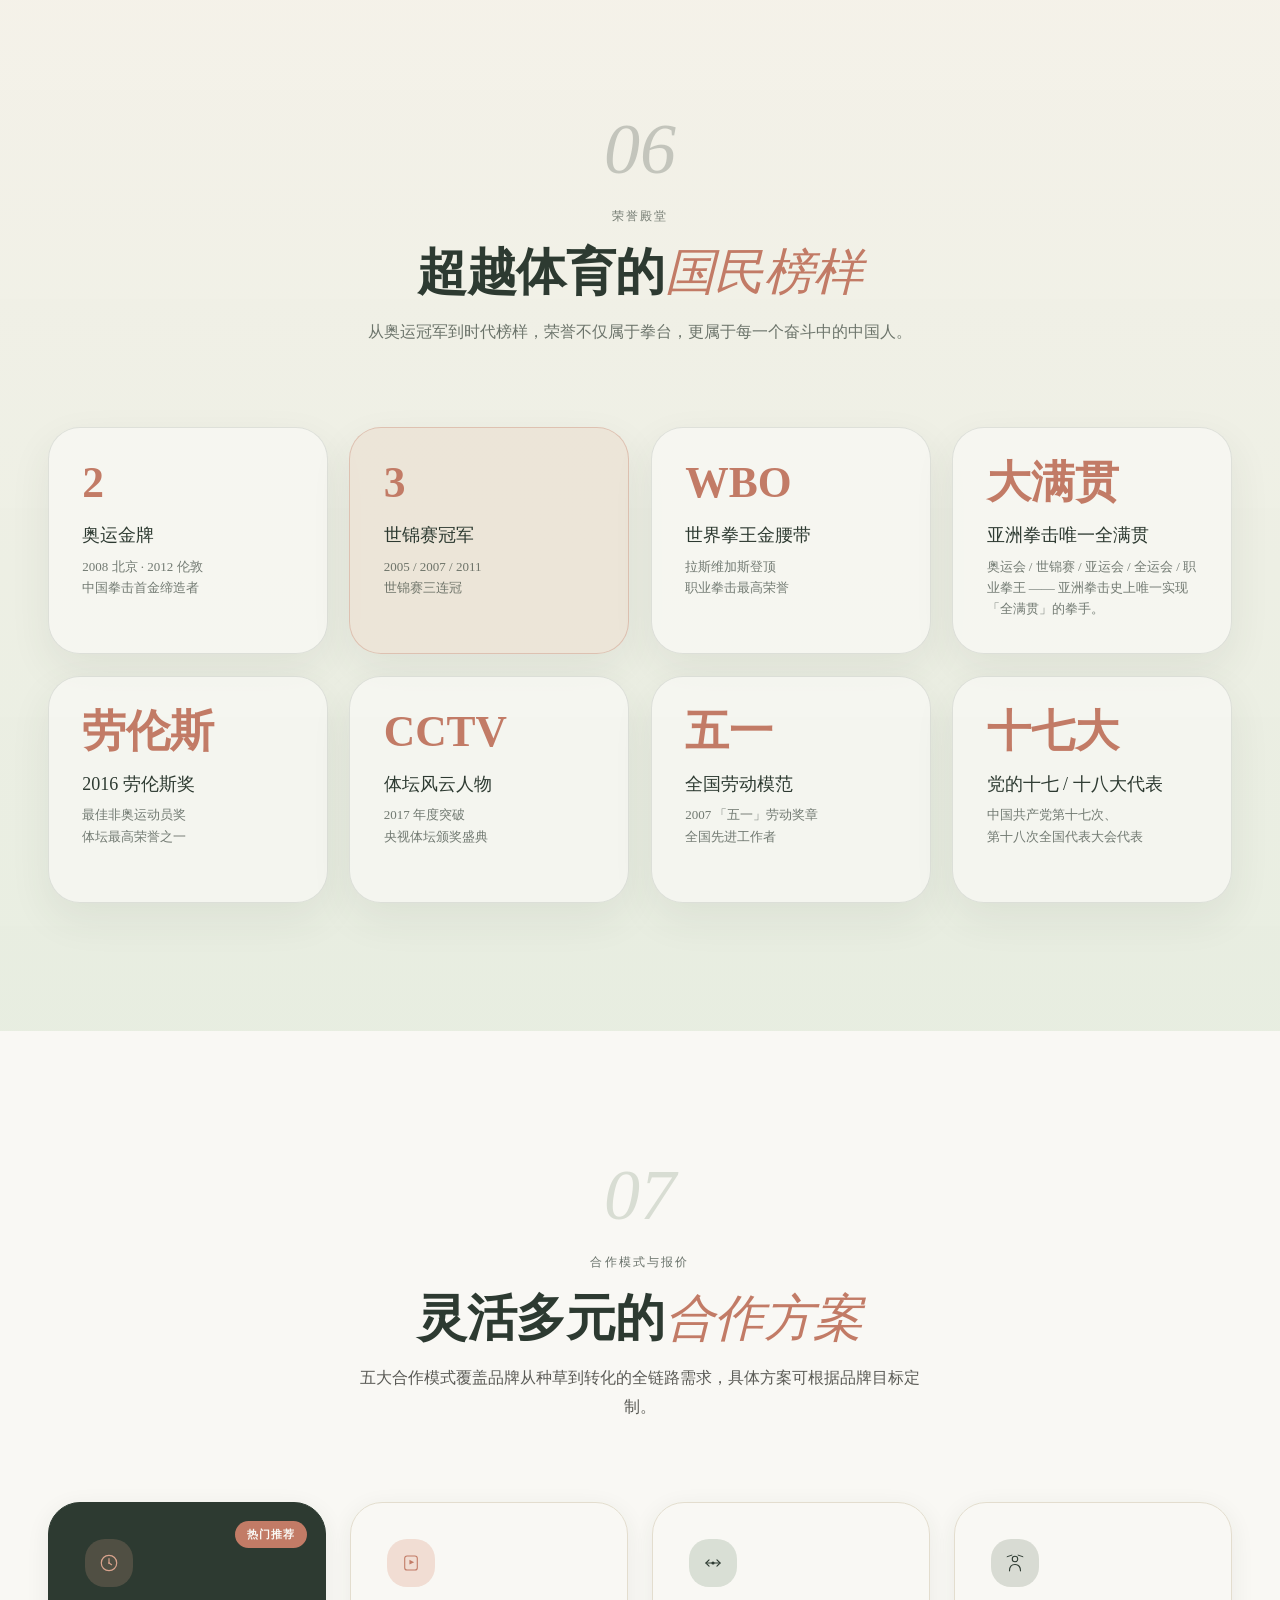
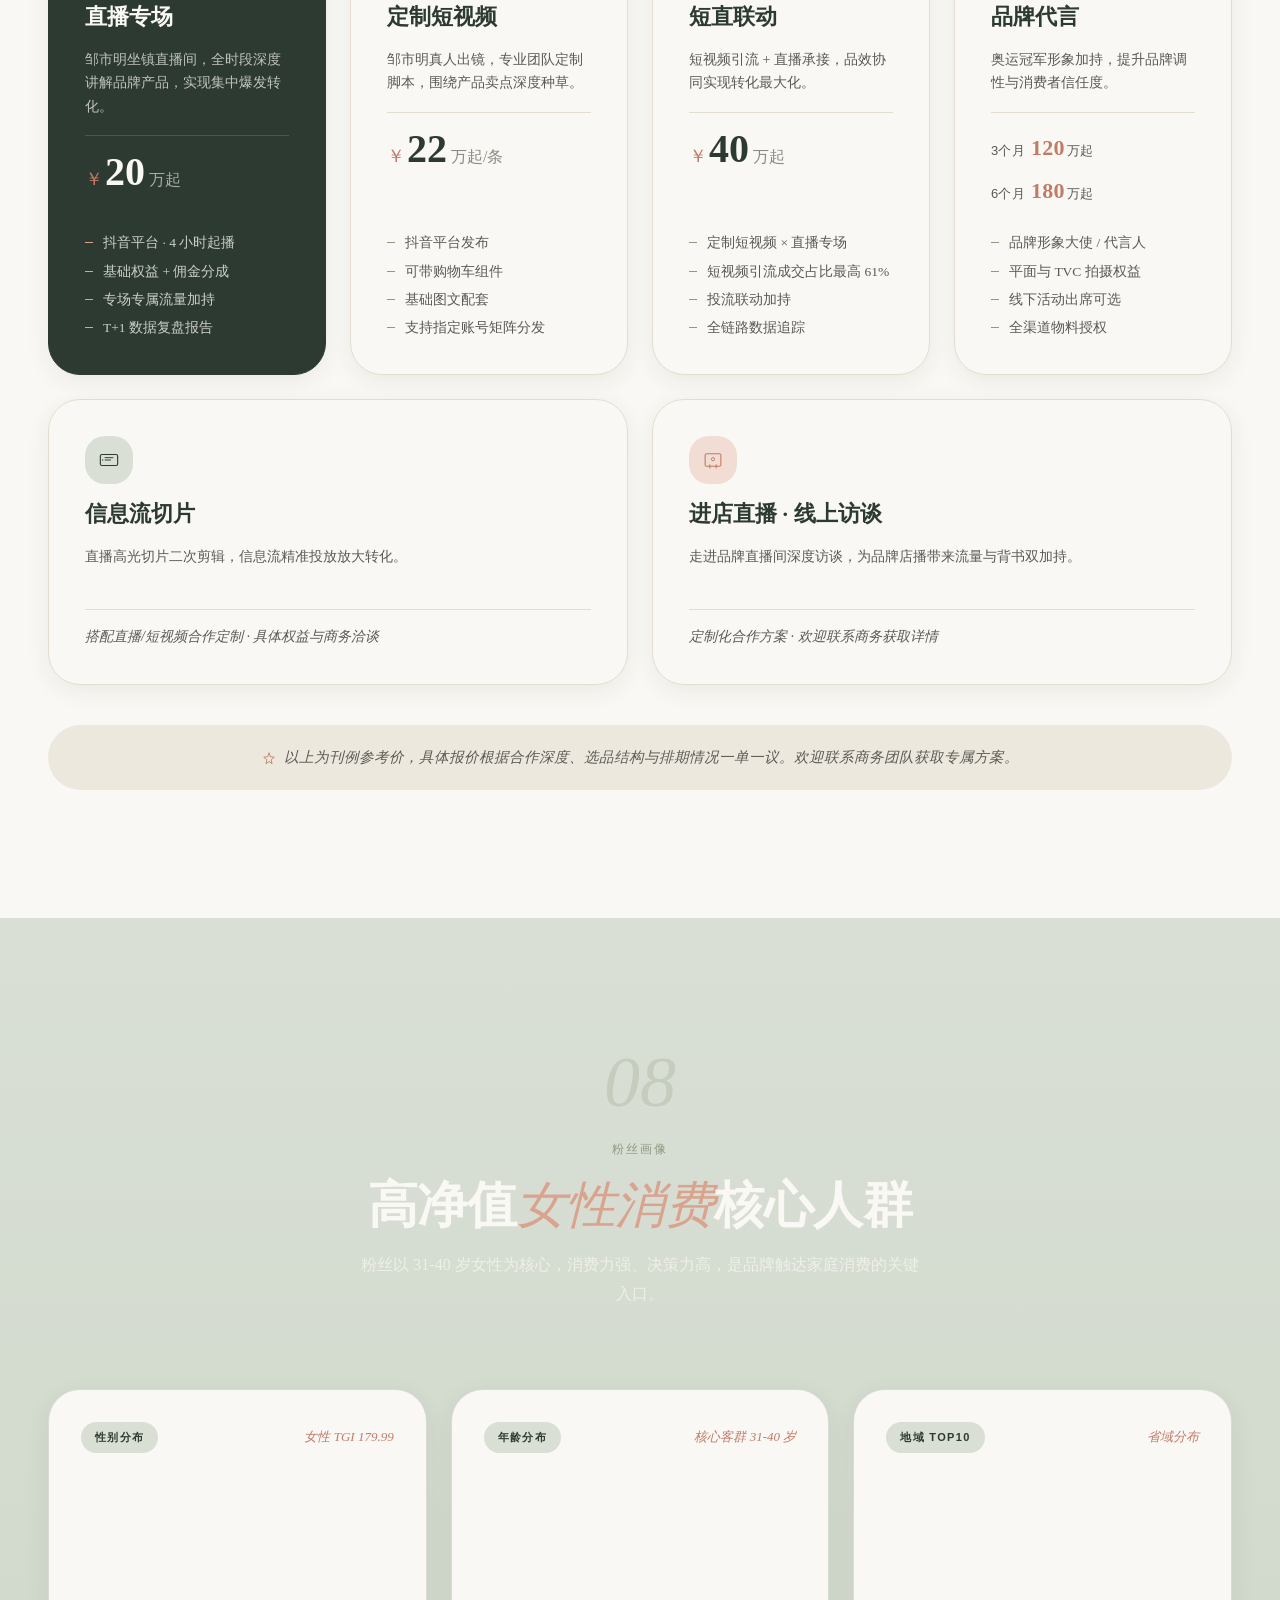
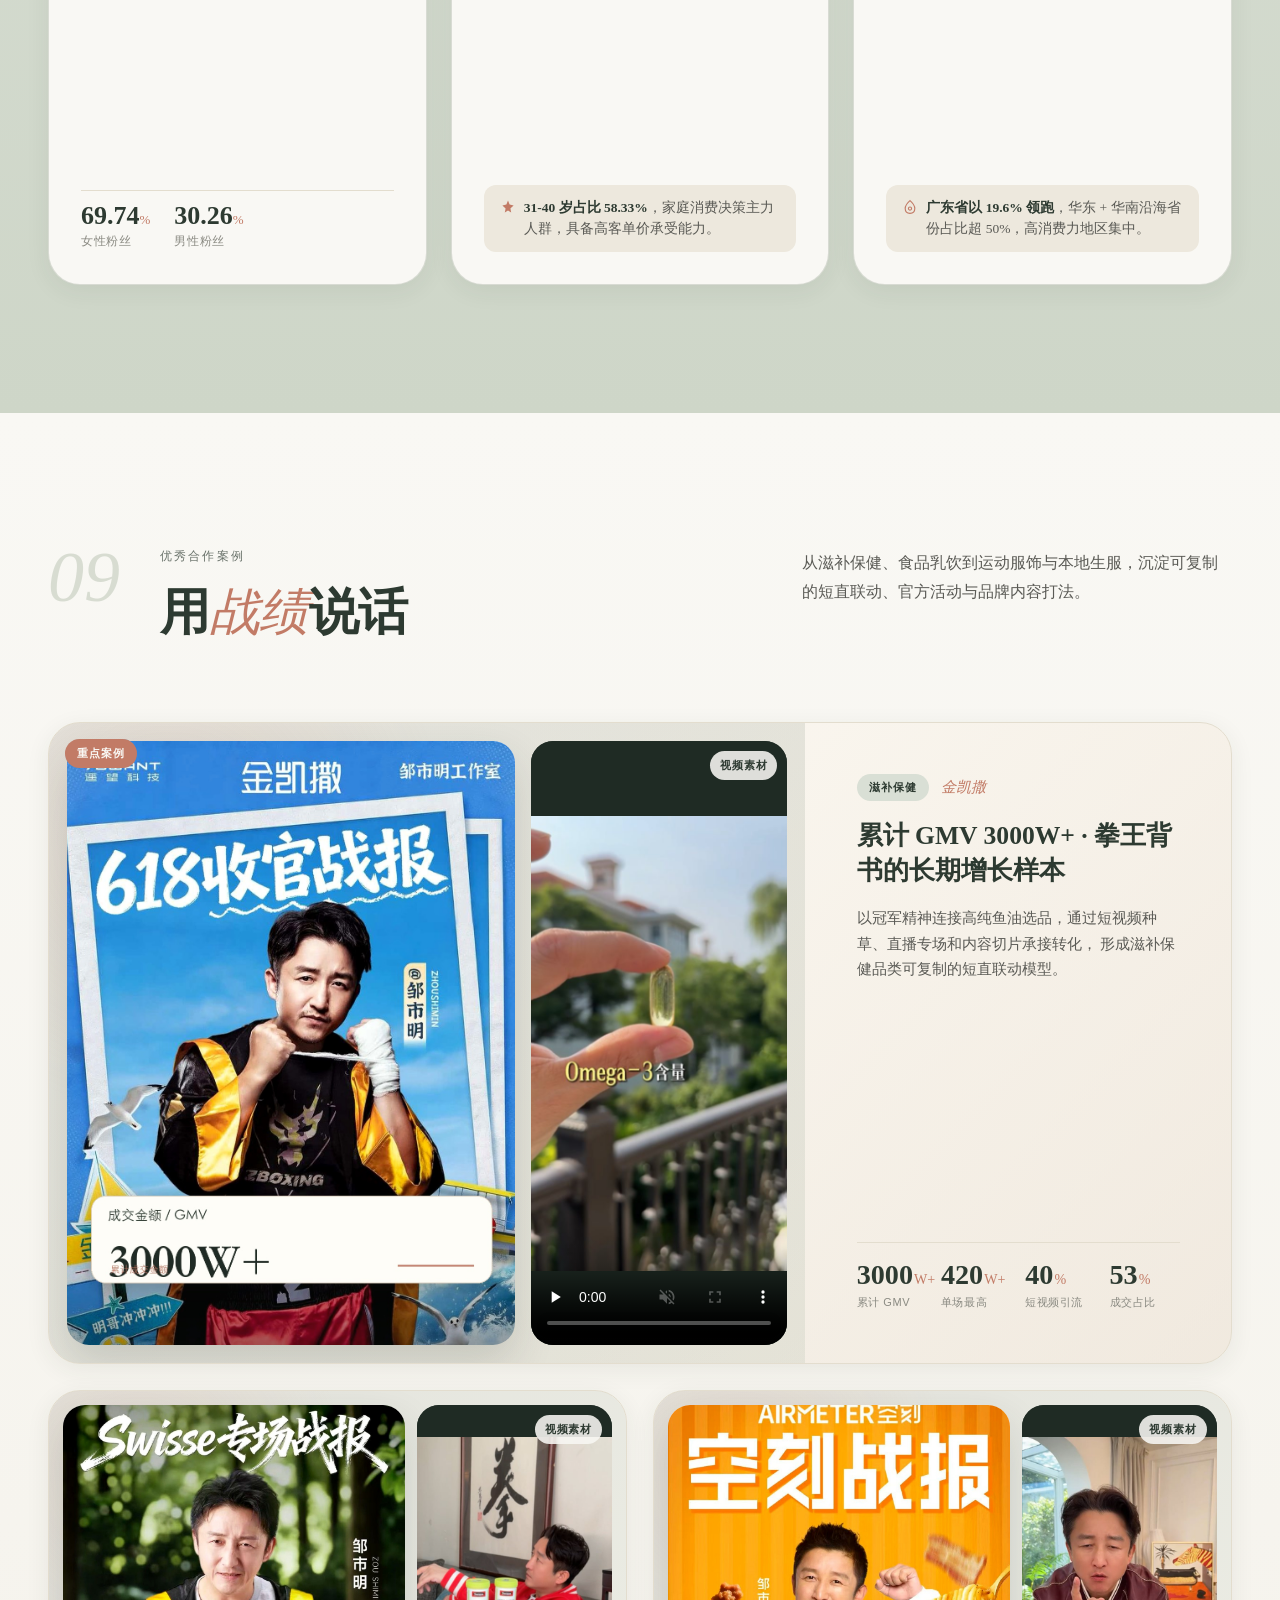
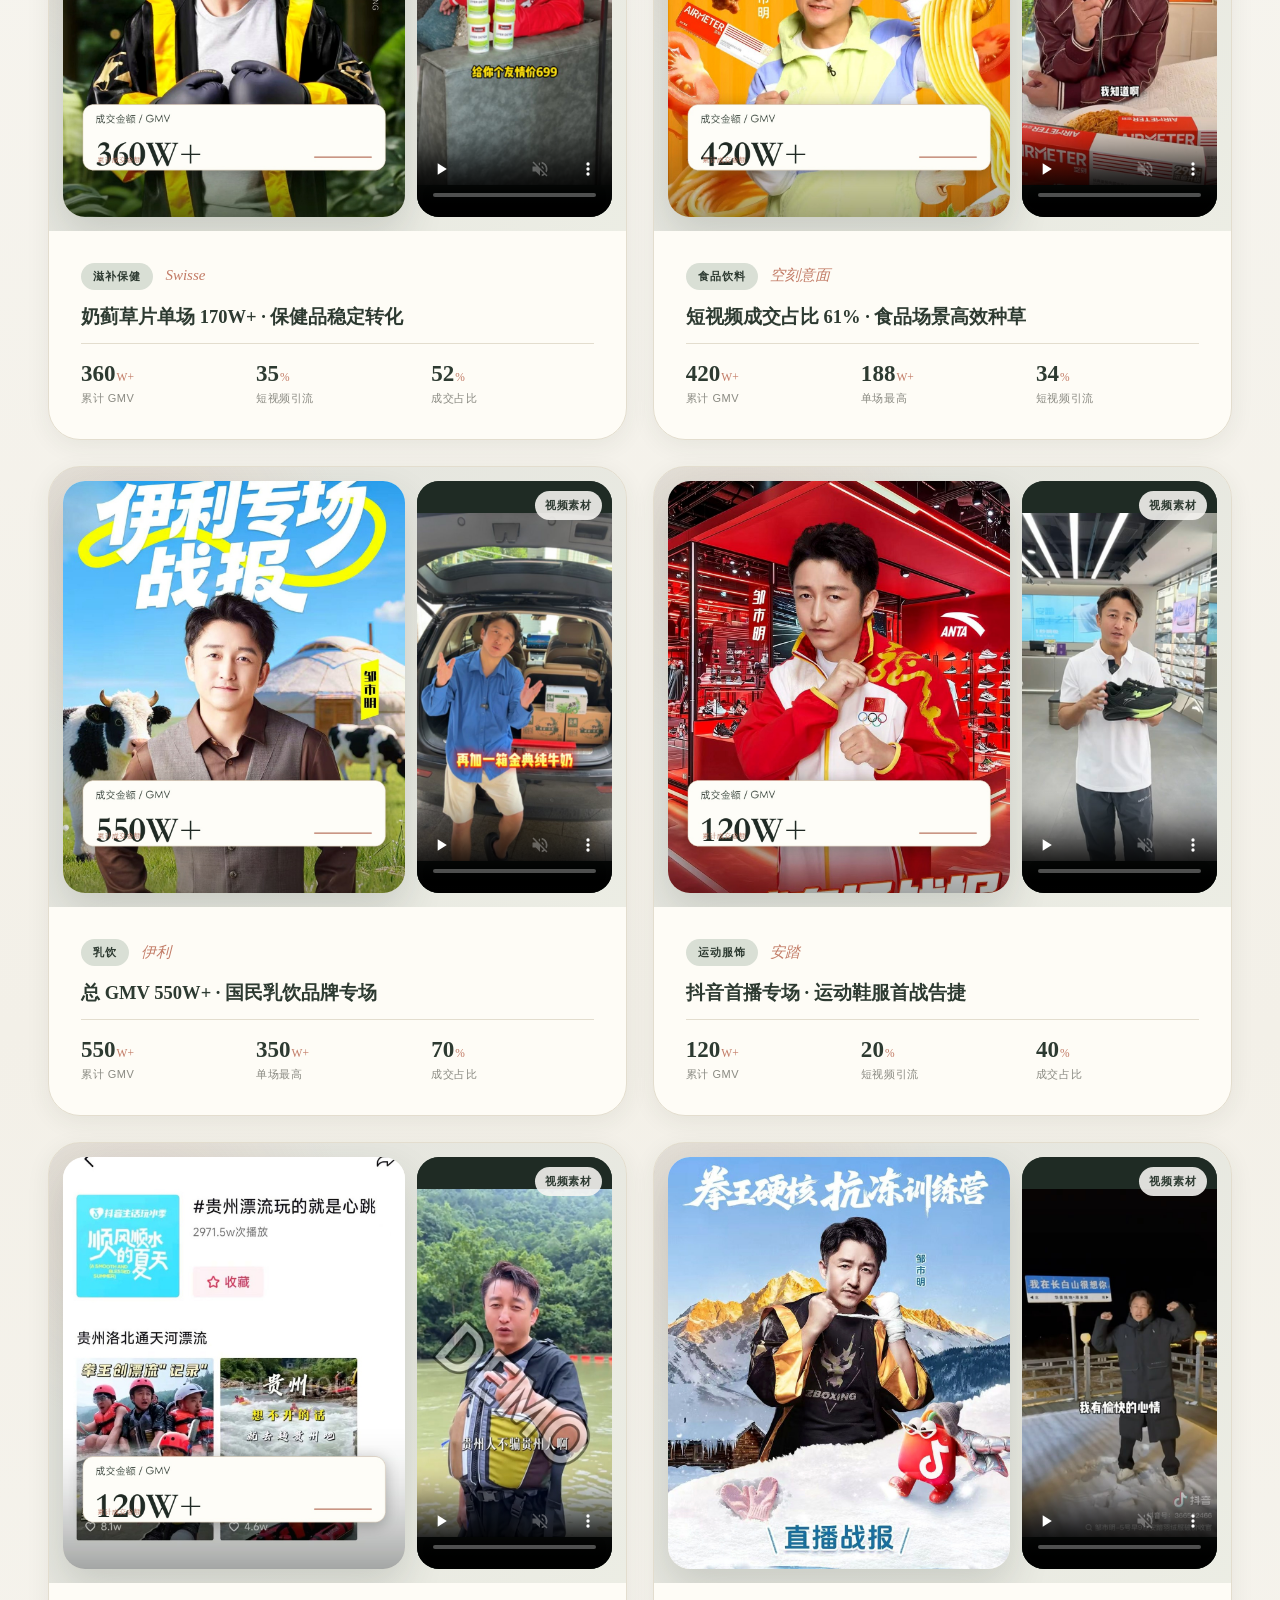
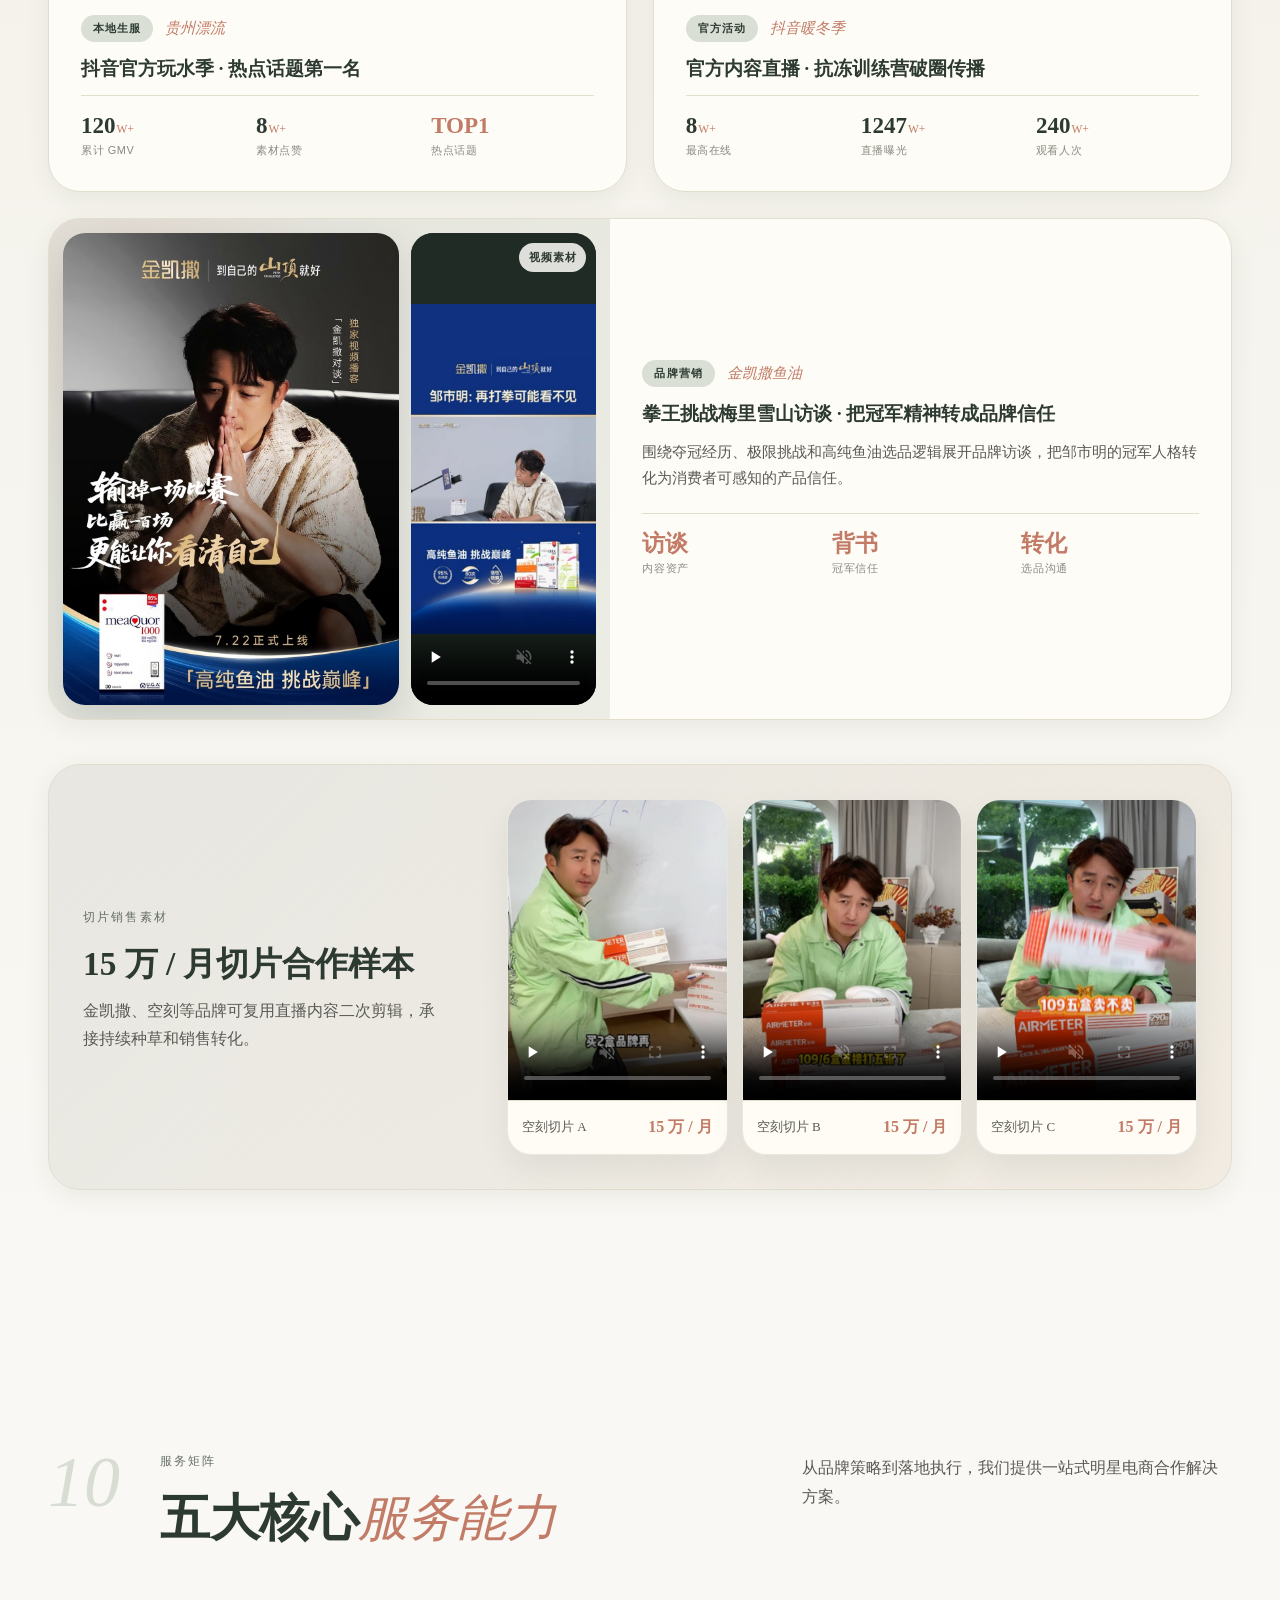
==== commit e841a6c0: "Replace brand wall logos with real brand logos (provided + Commons)" ====
--- a/index.html
+++ b/index.html
@@ -246,92 +246,92 @@
 
         <div class="brandwall__grid">
           <div class="brand-item">
-            <img class="brand-item__logo" src="images/brands/jinkaisa.svg" alt="金凯撒" loading="lazy" />
+            <img class="brand-item__logo" src="images/brands/jinkaisa.png" alt="金凯撒" loading="lazy" />
             <span class="brand-item__name">金凯撒</span>
             <span class="brand-item__cat">滋补保健</span>
           </div>
           <div class="brand-item">
-            <img class="brand-item__logo" src="images/brands/swisse.svg" alt="swisse" loading="lazy" />
+            <img class="brand-item__logo" src="images/brands/swisse.png" alt="swisse" loading="lazy" />
             <span class="brand-item__name">swisse</span>
             <span class="brand-item__cat">滋补保健</span>
           </div>
           <div class="brand-item">
-            <img class="brand-item__logo" src="images/brands/kongke.svg" alt="空刻意面" loading="lazy" />
+            <img class="brand-item__logo" src="images/brands/kongke.png" alt="空刻意面" loading="lazy" />
             <span class="brand-item__name">空刻意面</span>
             <span class="brand-item__cat">食品</span>
           </div>
           <div class="brand-item">
-            <img class="brand-item__logo" src="images/brands/yili.svg" alt="伊利" loading="lazy" />
+            <img class="brand-item__logo" src="images/brands/yili.png" alt="伊利" loading="lazy" />
             <span class="brand-item__name">伊利</span>
             <span class="brand-item__cat">乳饮</span>
           </div>
           <div class="brand-item">
-            <img class="brand-item__logo" src="images/brands/anta.svg" alt="安踏体育" loading="lazy" />
+            <img class="brand-item__logo" src="images/brands/anta.png" alt="安踏体育" loading="lazy" />
             <span class="brand-item__name">安踏体育</span>
             <span class="brand-item__cat">运动</span>
           </div>
           <div class="brand-item">
-            <img class="brand-item__logo" src="images/brands/beats.svg" alt="Beats" loading="lazy" />
+            <img class="brand-item__logo" src="images/brands/beats.png" alt="Beats" loading="lazy" />
             <span class="brand-item__name">Beats</span>
             <span class="brand-item__cat">数码</span>
           </div>
           <div class="brand-item">
-            <img class="brand-item__logo" src="images/brands/pepsi.svg" alt="百事可乐" loading="lazy" />
+            <img class="brand-item__logo" src="images/brands/pepsi.png" alt="百事可乐" loading="lazy" />
             <span class="brand-item__name">百事可乐</span>
             <span class="brand-item__cat">饮料</span>
           </div>
           <div class="brand-item">
-            <img class="brand-item__logo" src="images/brands/gatorade.svg" alt="佳得乐" loading="lazy" />
+            <img class="brand-item__logo" src="images/brands/gatorade.png" alt="佳得乐" loading="lazy" />
             <span class="brand-item__name">佳得乐</span>
             <span class="brand-item__cat">运动</span>
           </div>
           <div class="brand-item">
-            <img class="brand-item__logo" src="images/brands/landrover.svg" alt="路虎中国" loading="lazy" />
+            <img class="brand-item__logo" src="images/brands/landrover.png" alt="路虎中国" loading="lazy" />
             <span class="brand-item__name">路虎中国</span>
             <span class="brand-item__cat">汽车</span>
           </div>
           <div class="brand-item">
-            <img class="brand-item__logo" src="images/brands/biotherm.svg" alt="碧欧泉男士" loading="lazy" />
+            <img class="brand-item__logo" src="images/brands/biotherm.png" alt="碧欧泉男士" loading="lazy" />
             <span class="brand-item__name">碧欧泉男士</span>
             <span class="brand-item__cat">护肤</span>
           </div>
           <div class="brand-item">
-            <img class="brand-item__logo" src="images/brands/chando.svg" alt="自然堂男士" loading="lazy" />
+            <img class="brand-item__logo" src="images/brands/chando.png" alt="自然堂男士" loading="lazy" />
             <span class="brand-item__name">自然堂男士</span>
             <span class="brand-item__cat">护肤</span>
           </div>
           <div class="brand-item">
-            <img class="brand-item__logo" src="images/brands/hublot.svg" alt="宇舶手表" loading="lazy" />
+            <img class="brand-item__logo" src="images/brands/hublot.png" alt="宇舶手表" loading="lazy" />
             <span class="brand-item__name">宇舶手表</span>
             <span class="brand-item__cat">腕表</span>
           </div>
           <div class="brand-item">
-            <img class="brand-item__logo" src="images/brands/safeguard.svg" alt="舒肤佳" loading="lazy" />
+            <img class="brand-item__logo" src="images/brands/safeguard.png" alt="舒肤佳" loading="lazy" />
             <span class="brand-item__name">舒肤佳</span>
             <span class="brand-item__cat">个护</span>
           </div>
           <div class="brand-item">
-            <img class="brand-item__logo" src="images/brands/pg.svg" alt="宝洁" loading="lazy" />
+            <img class="brand-item__logo" src="images/brands/pg.png" alt="宝洁" loading="lazy" />
             <span class="brand-item__name">宝洁</span>
             <span class="brand-item__cat">日化</span>
           </div>
           <div class="brand-item">
-            <img class="brand-item__logo" src="images/brands/tcl.svg" alt="TCL" loading="lazy" />
+            <img class="brand-item__logo" src="images/brands/tcl.png" alt="TCL" loading="lazy" />
             <span class="brand-item__name">TCL</span>
             <span class="brand-item__cat">家电</span>
           </div>
           <div class="brand-item">
-            <img class="brand-item__logo" src="images/brands/aito.svg" alt="问界 M7" loading="lazy" />
+            <img class="brand-item__logo" src="images/brands/aito.png" alt="问界 M7" loading="lazy" />
             <span class="brand-item__name">问界 M7</span>
             <span class="brand-item__cat">汽车</span>
           </div>
           <div class="brand-item">
-            <img class="brand-item__logo" src="images/brands/honor.svg" alt="荣耀" loading="lazy" />
+            <img class="brand-item__logo" src="images/brands/honor.png" alt="荣耀" loading="lazy" />
             <span class="brand-item__name">荣耀</span>
             <span class="brand-item__cat">数码</span>
           </div>
           <div class="brand-item">
-            <img class="brand-item__logo" src="images/brands/keep.svg" alt="KEEP" loading="lazy" />
+            <img class="brand-item__logo" src="images/brands/keep.png" alt="KEEP" loading="lazy" />
             <span class="brand-item__name">KEEP</span>
             <span class="brand-item__cat">运动</span>
           </div>
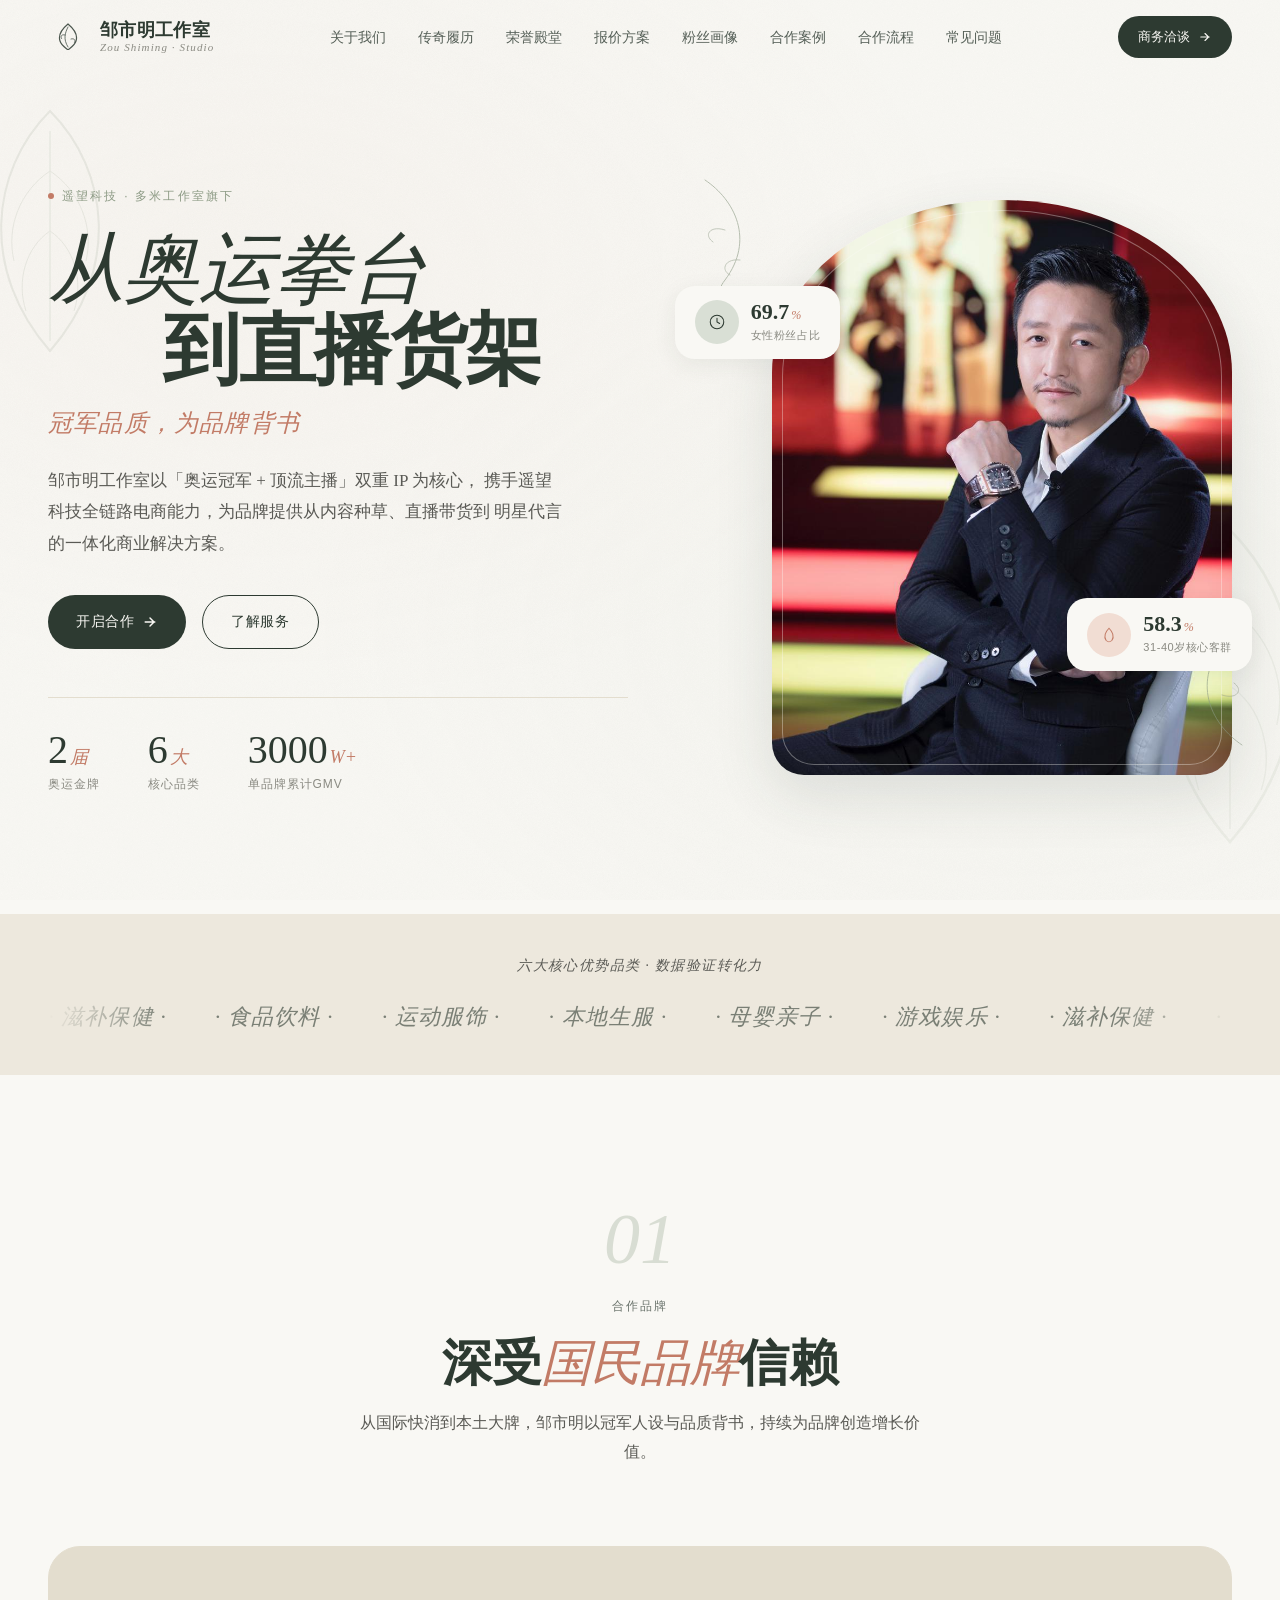
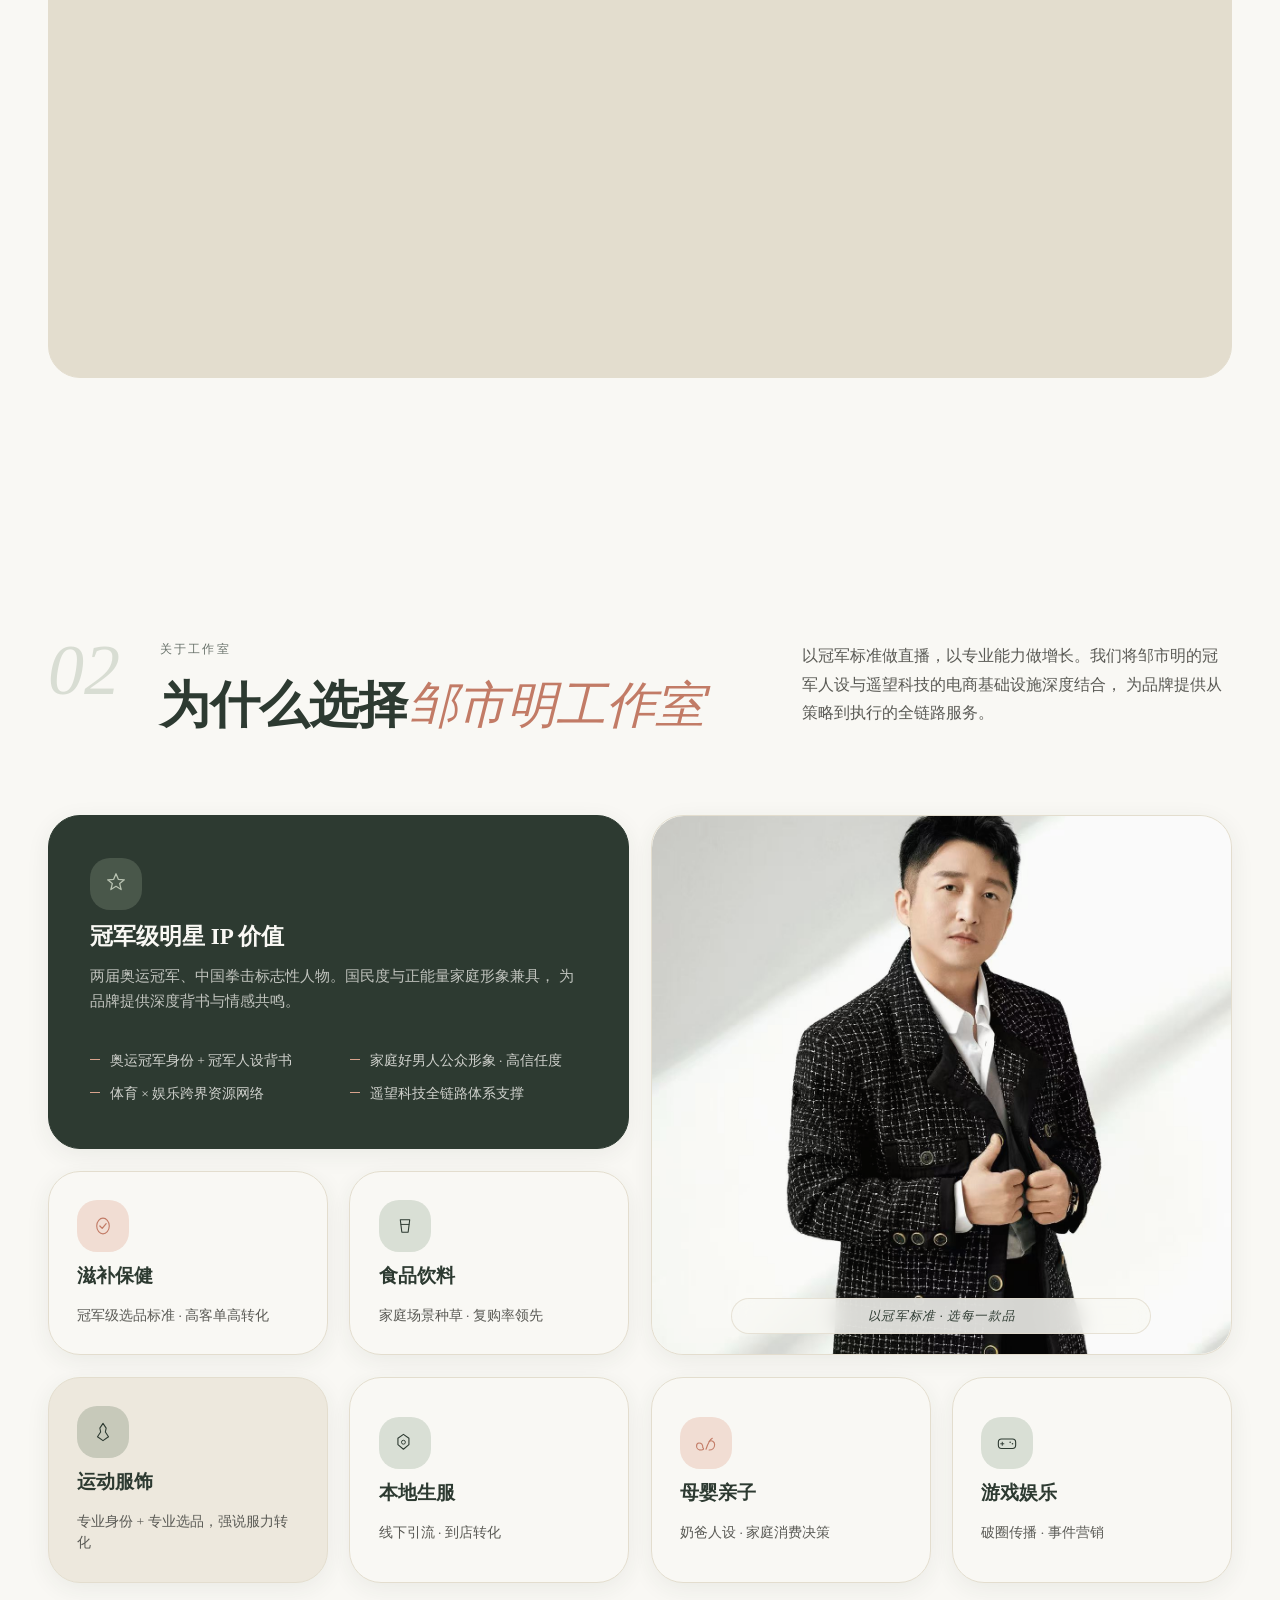
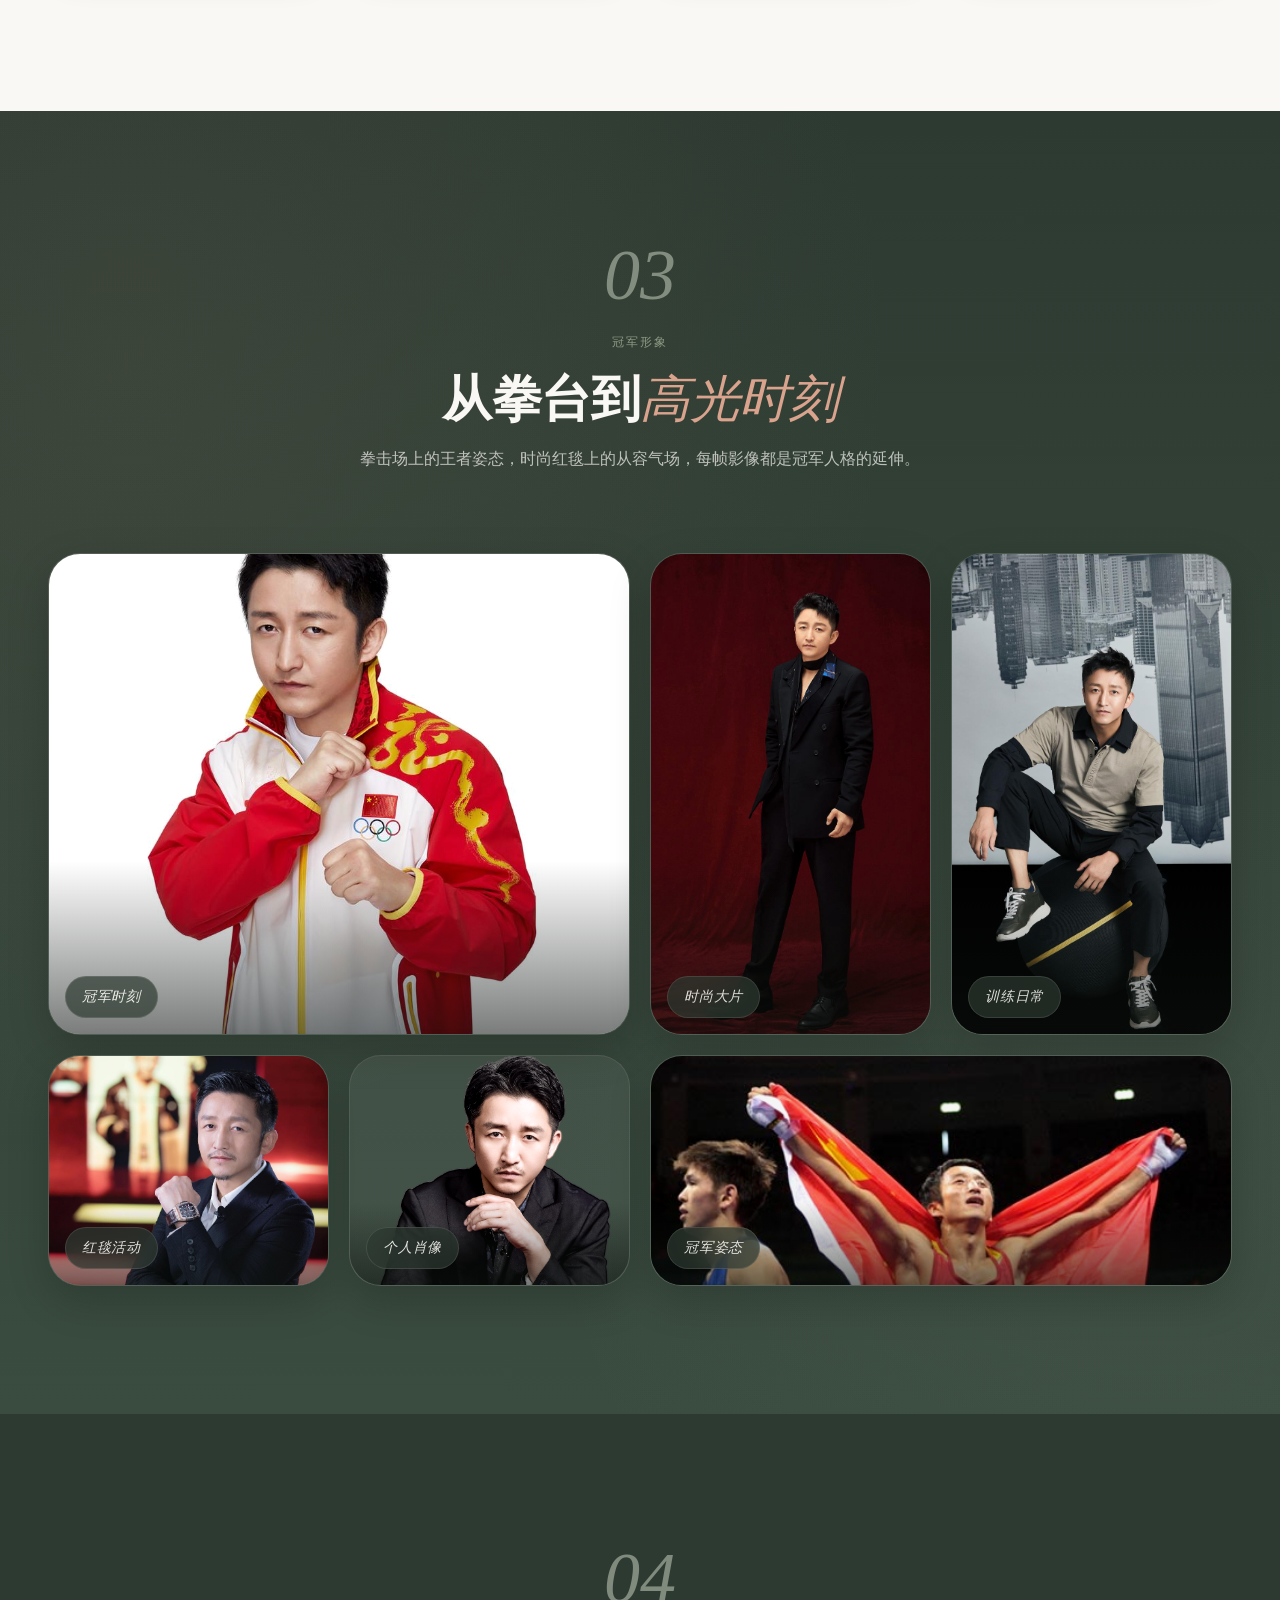
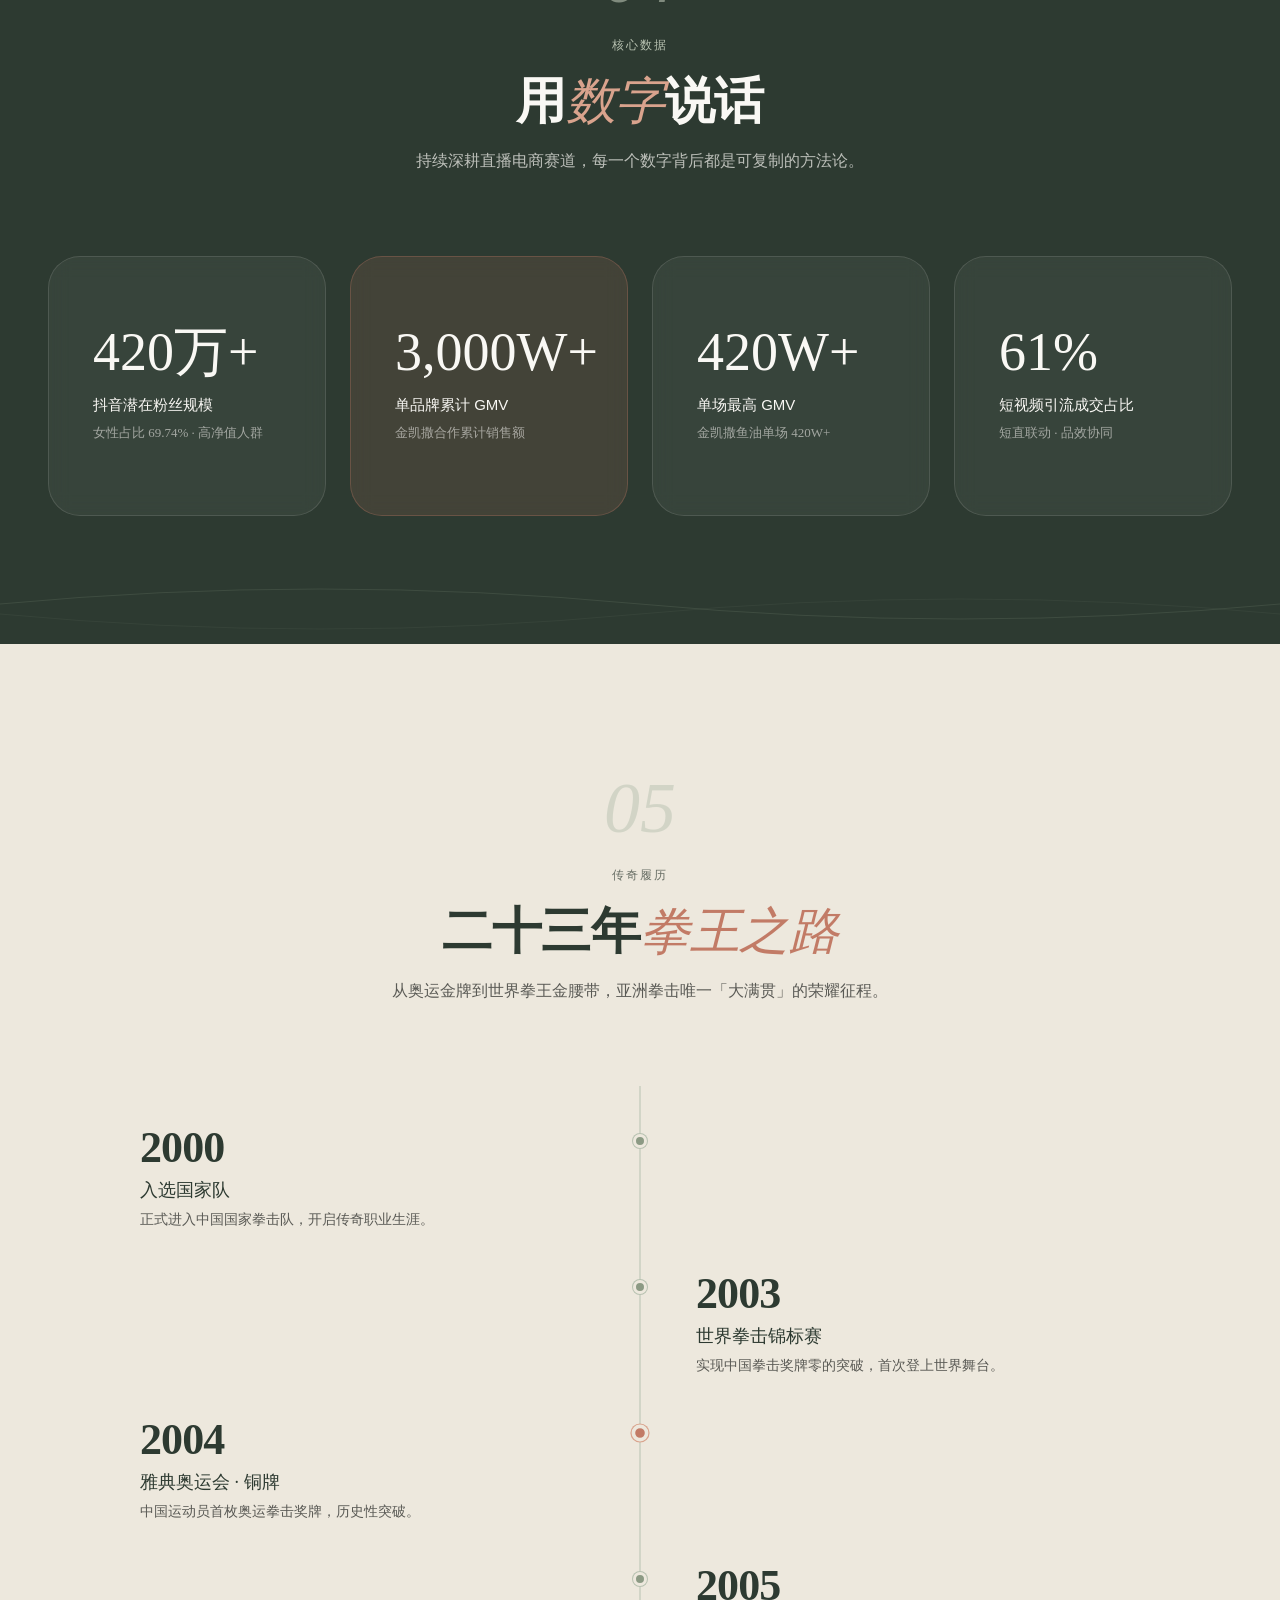
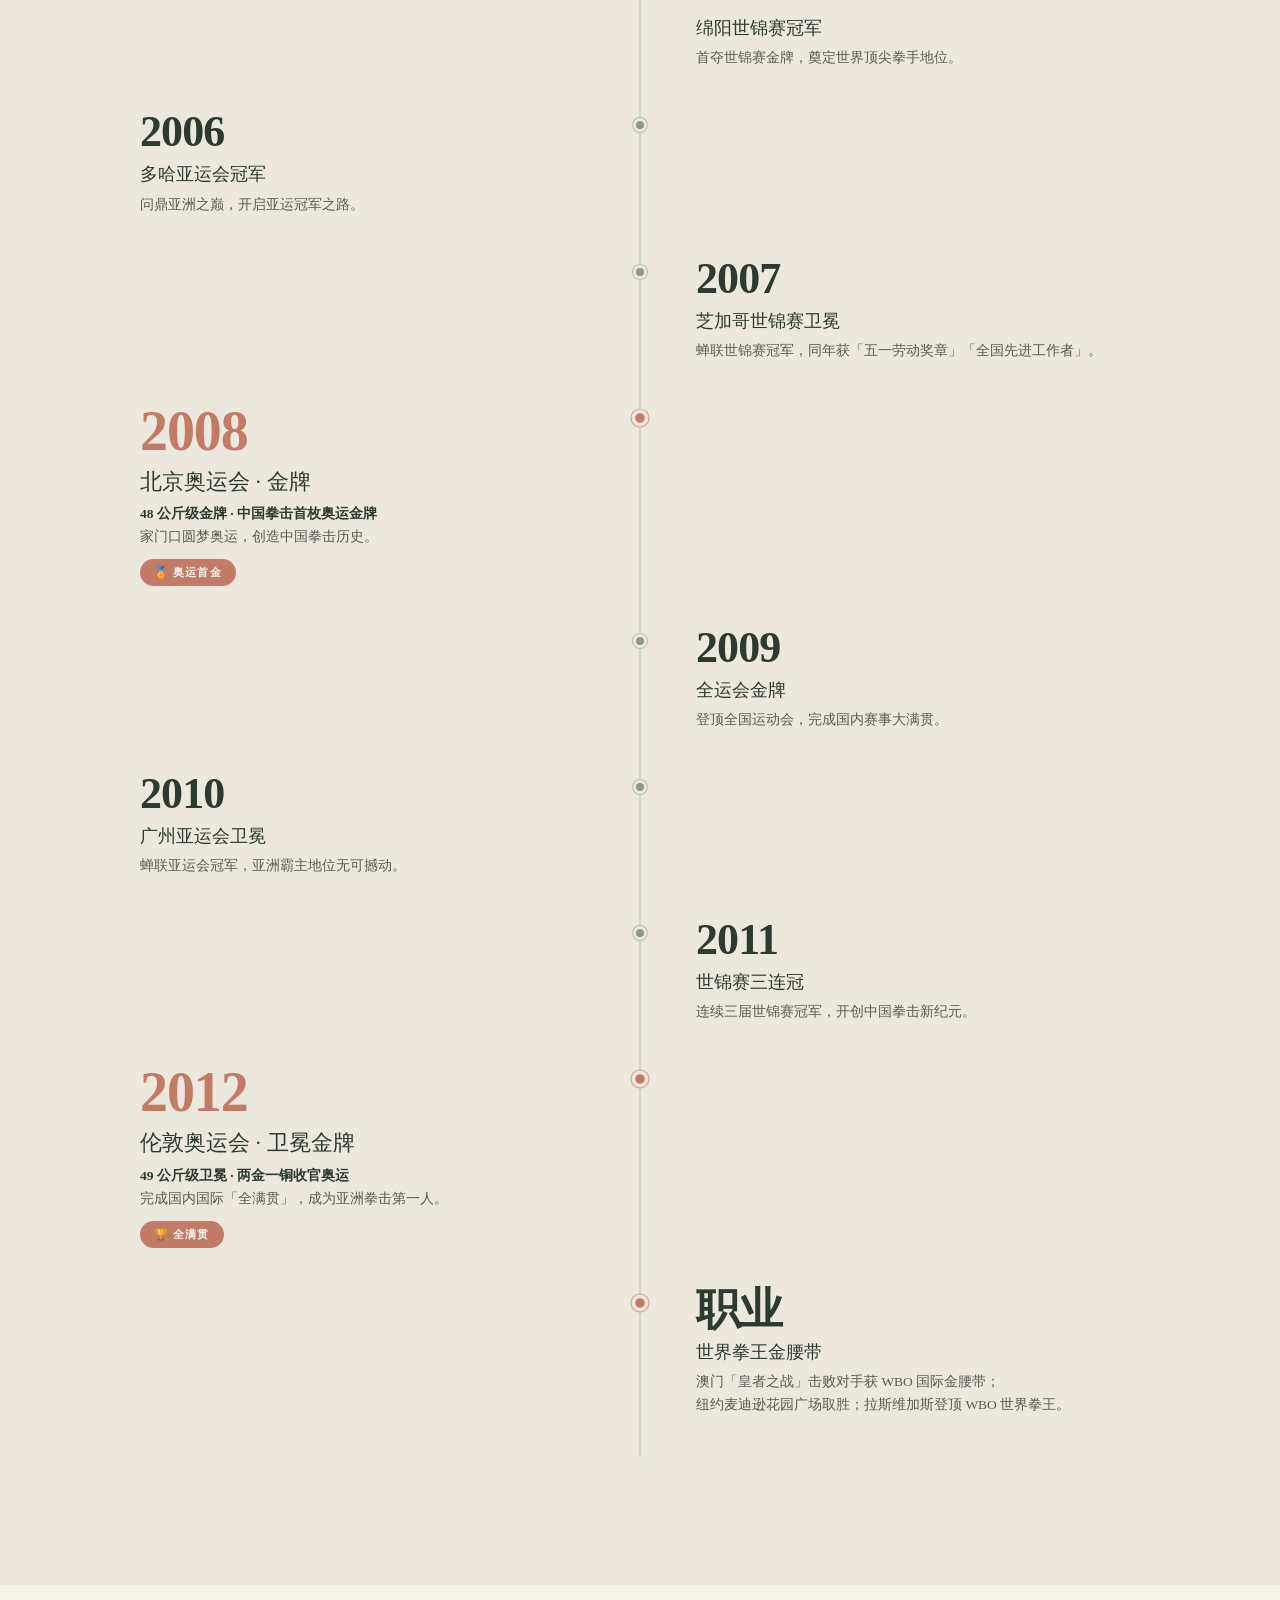
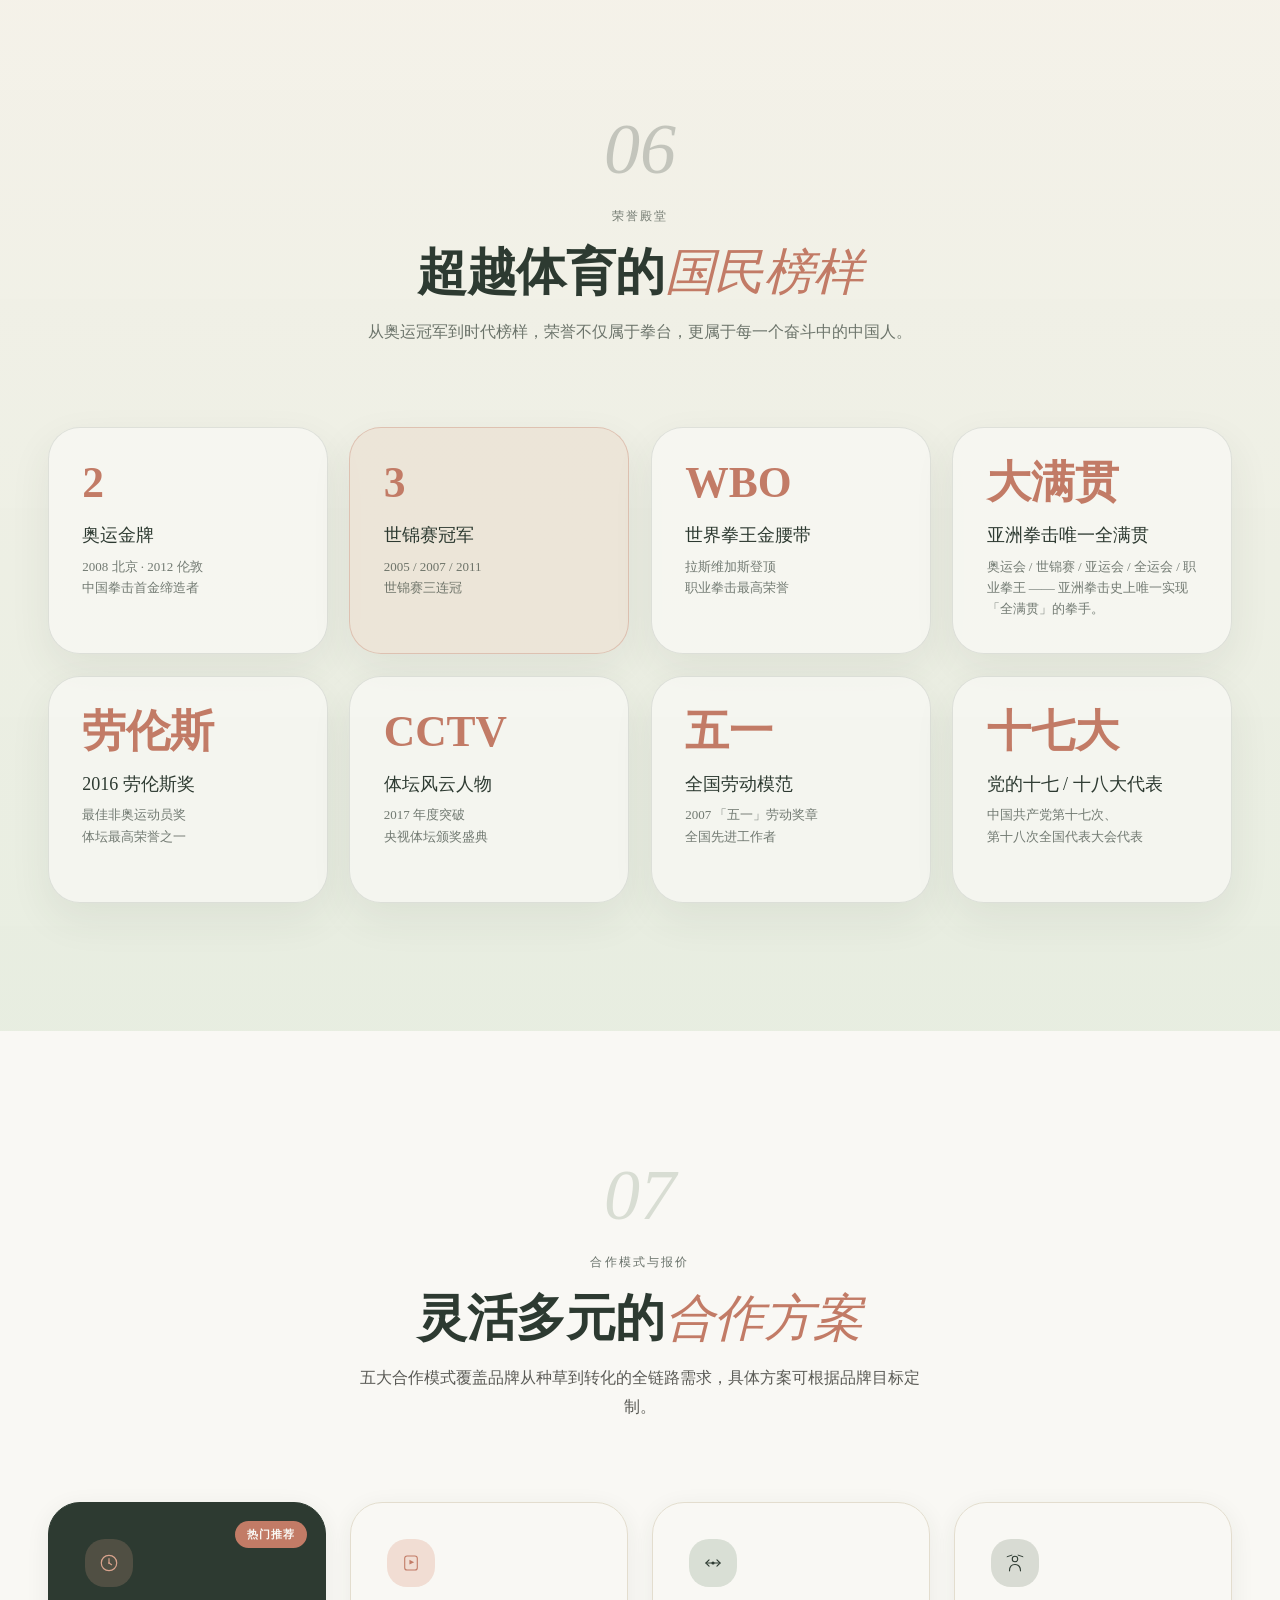
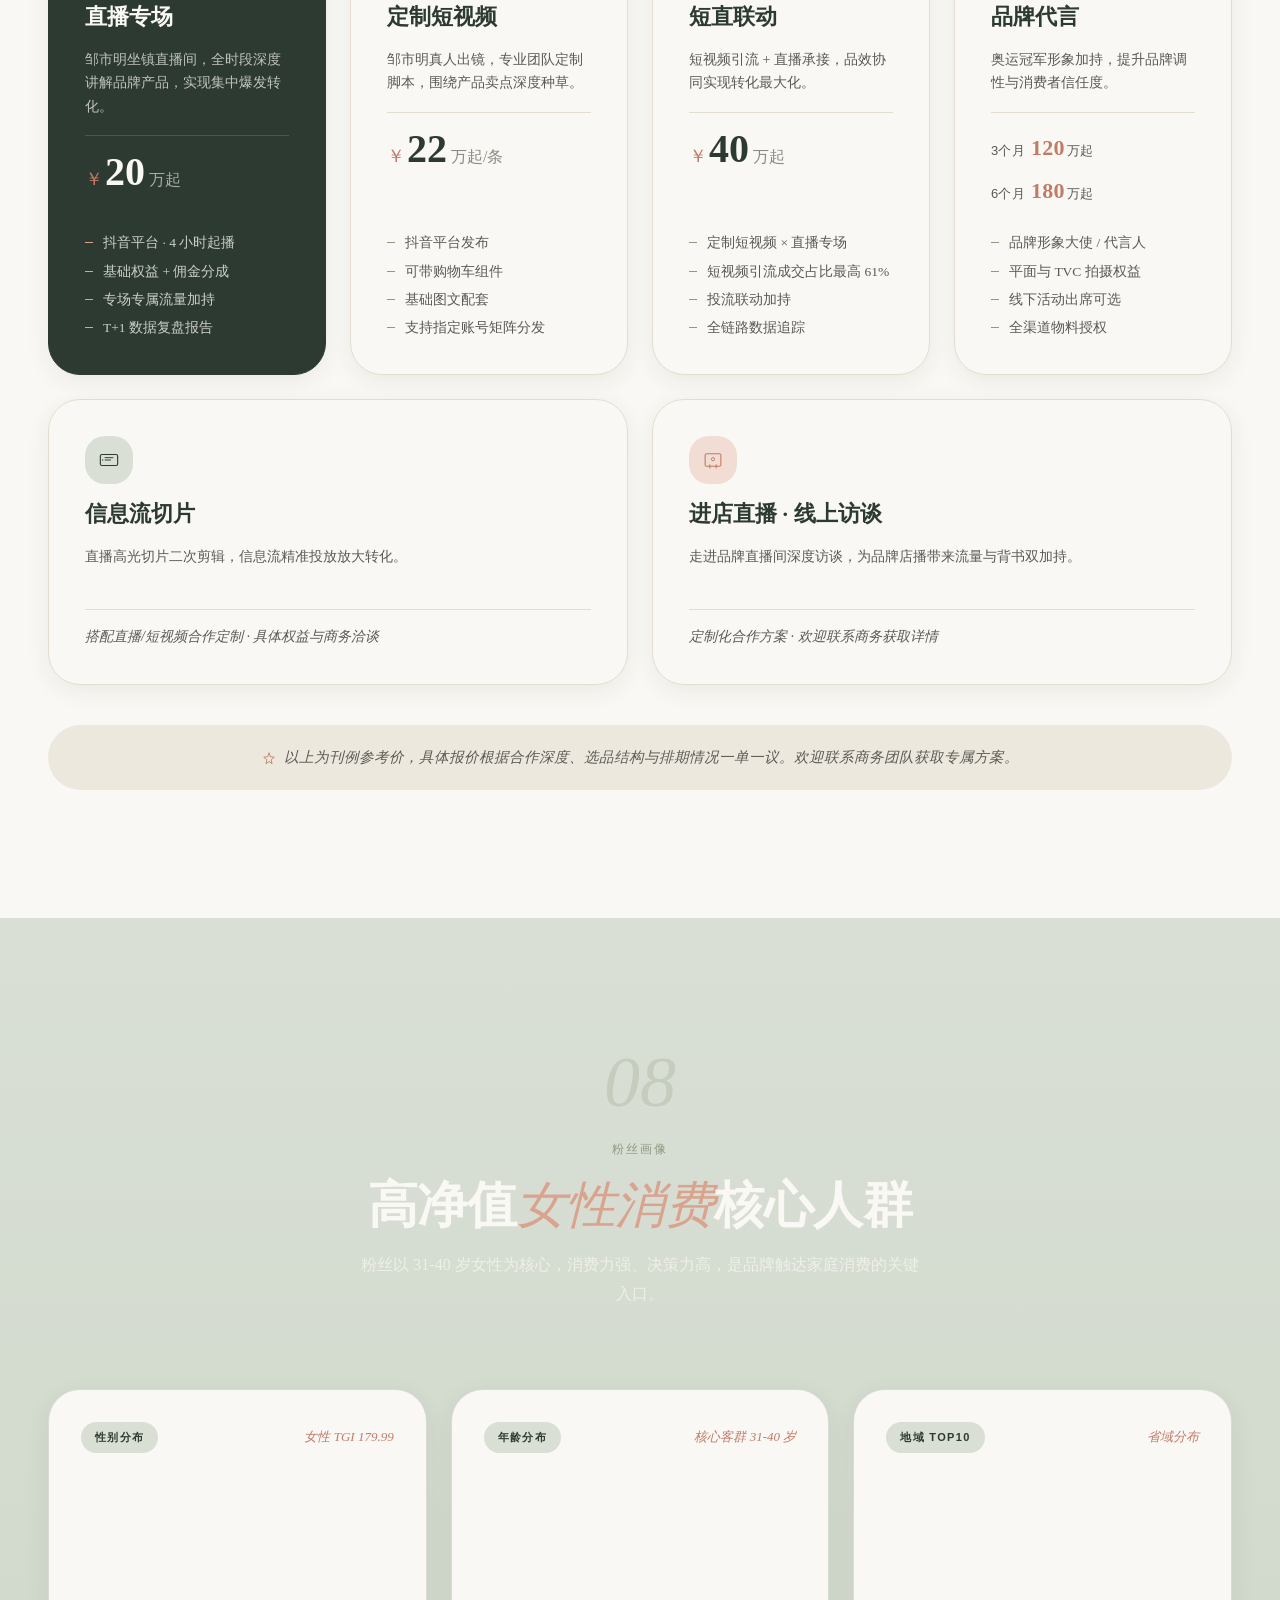
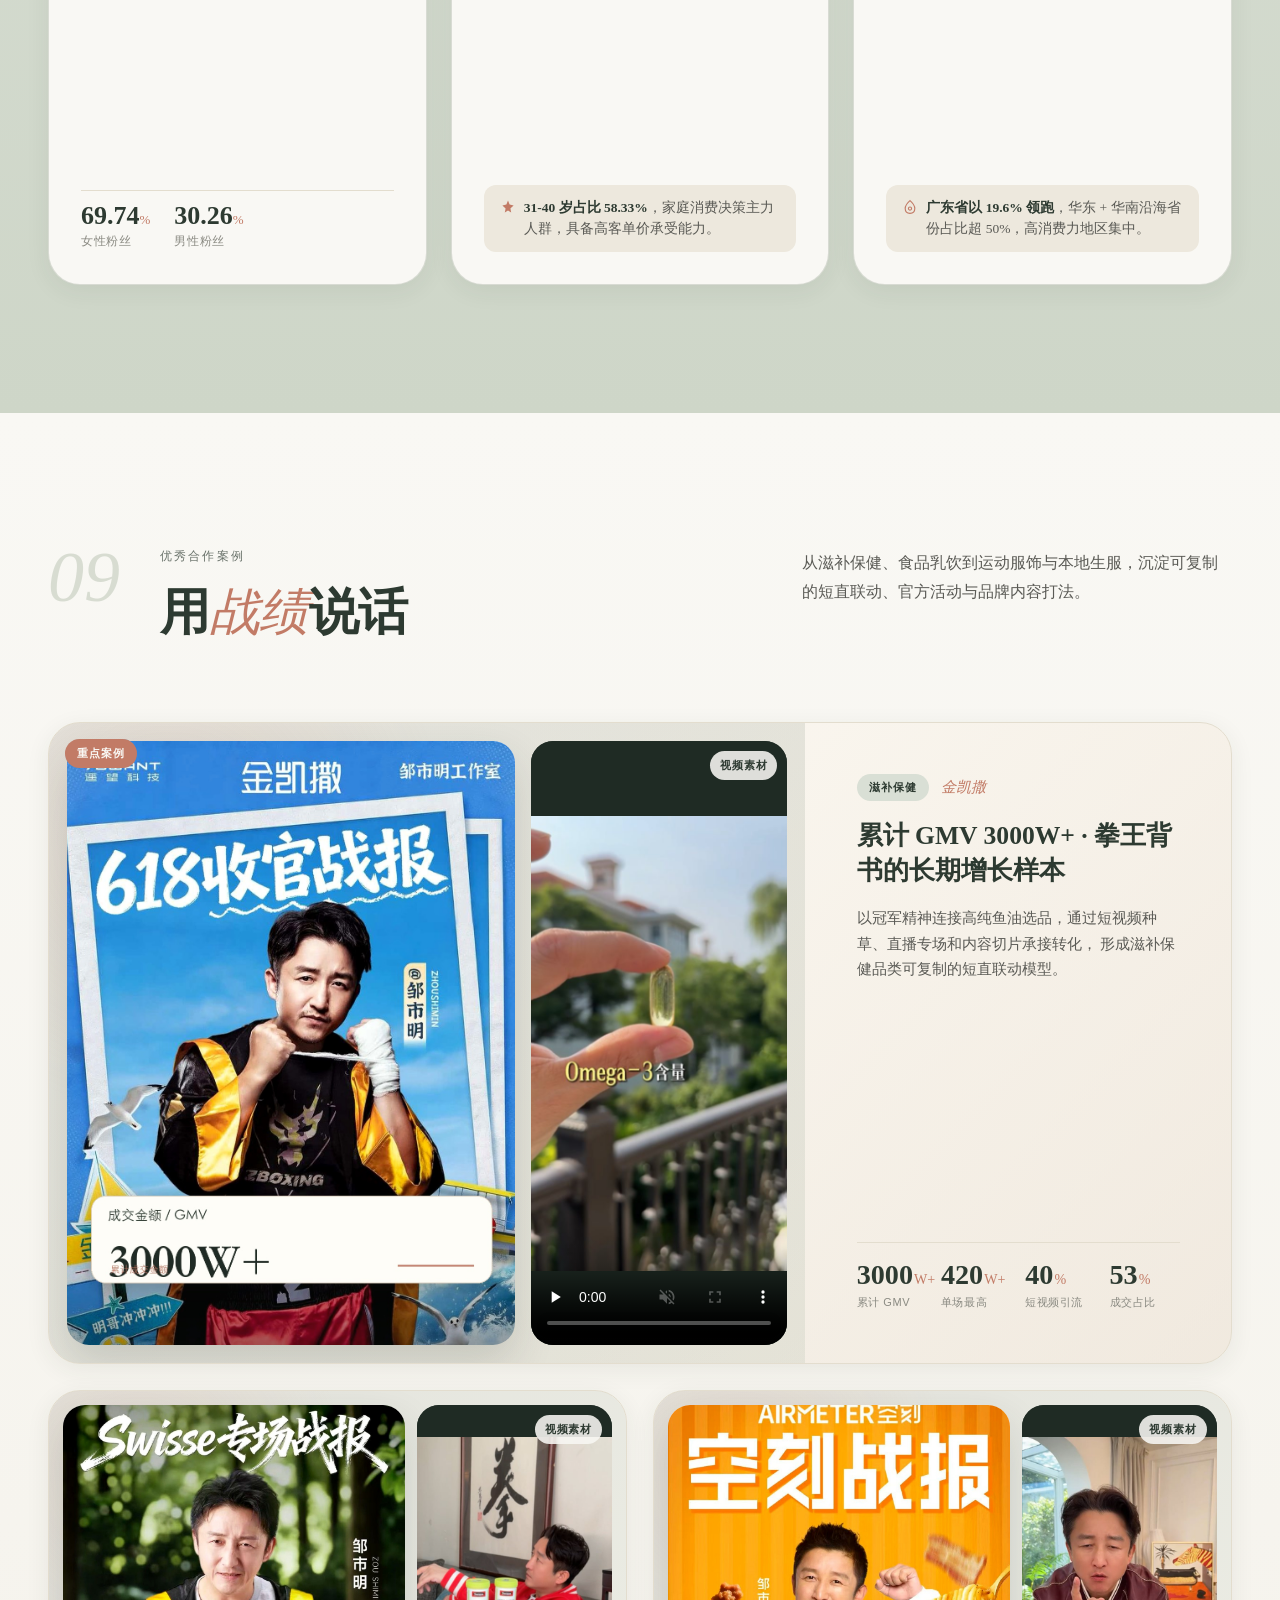
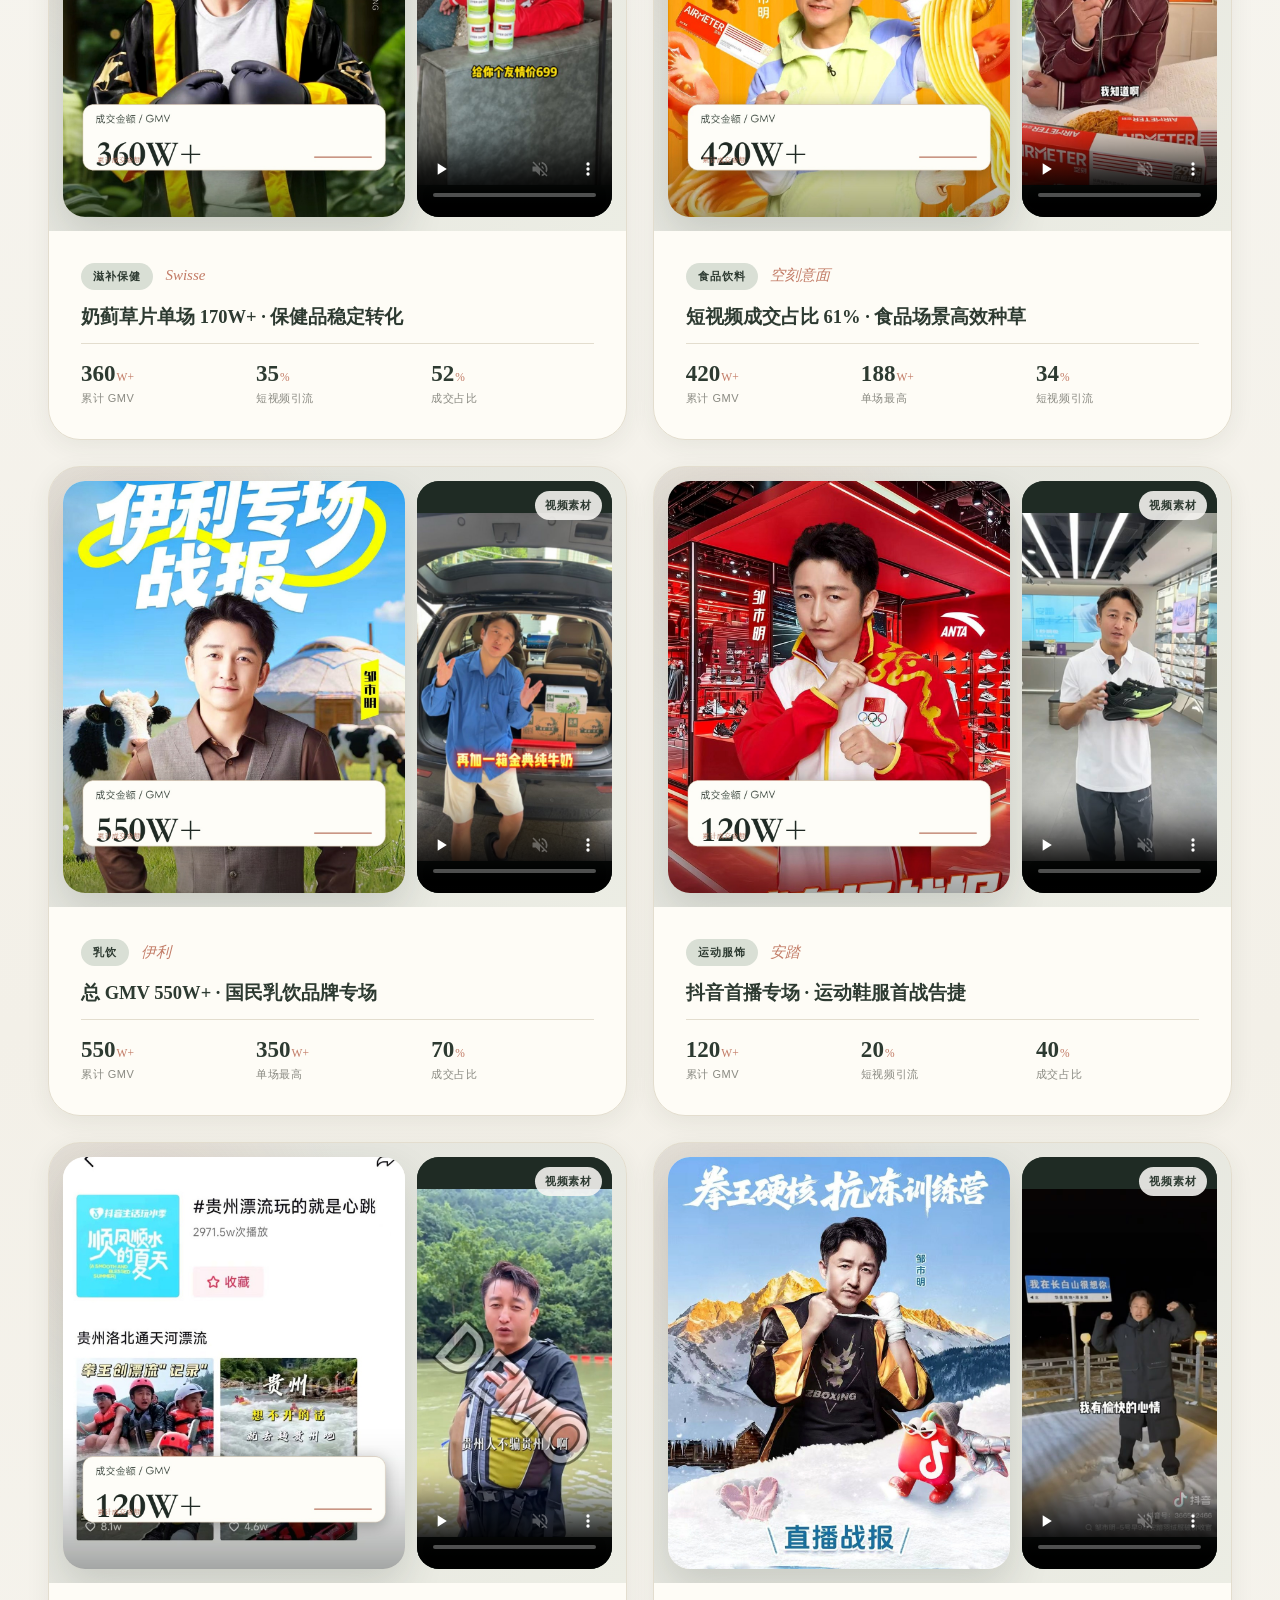
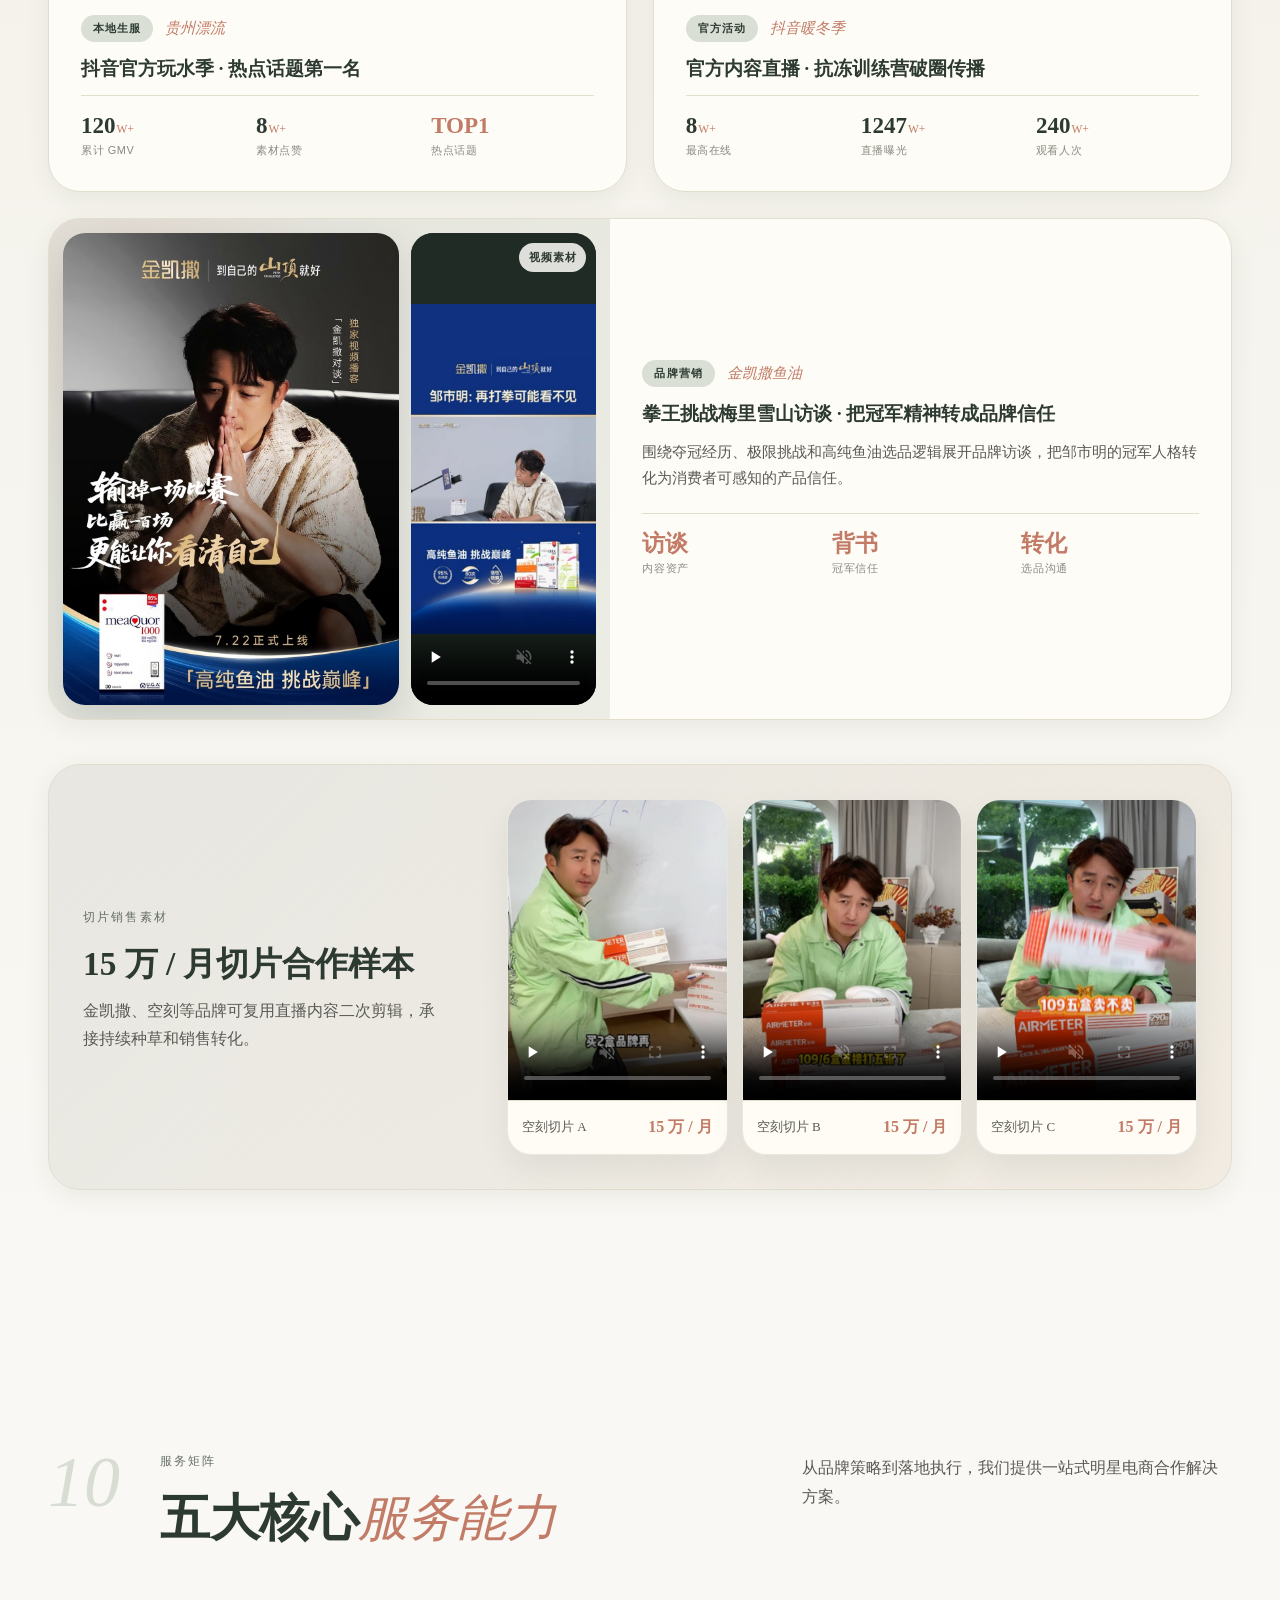
==== commit 8c5c97c6: "fix: 联系方式改微信+邮箱、FAQ左右对称、CTA图文对齐 - 电话183-2662-0184→微信luckylalala6688（含图标替换） - 邮箱biz@zoushiming.studio" ====
--- a/index.html
+++ b/index.html
@@ -1732,20 +1732,20 @@
               </div>
               <div>
                 <span class="contact-card__label">商务邮箱</span>
-                <span class="contact-card__value">biz@zoushiming.studio</span>
+                <span class="contact-card__value">jessietang917@163.com</span>
               </div>
             </div>
 
             <div class="contact-card">
               <div class="contact-card__icon contact-card__icon--terracotta">
                 <svg viewBox="0 0 24 24" aria-hidden="true" width="22" height="22">
-                  <path d="M5 4 H9 L11 9 L8.5 10.5 C 9.5 12.5, 11.5 14.5, 13.5 15.5 L15 13 L20 15 V19 C 20 19.55, 19.55 20, 19 20 C 10 20, 4 14, 4 5 C 4 4.45, 4.45 4, 5 4 Z"
-                        fill="none" stroke="currentColor" stroke-width="1.4" stroke-linejoin="round"/>
+                  <path d="M8.5 4C4.36 4 1 6.69 1 10c0 1.89 1.08 3.56 2.78 4.66L3 17l2.9-1.45c.84.26 1.72.45 2.6.45.26 0 .52-.02.78-.05C9.1 14.39 9 13.96 9 13.5c0-2.49 2.46-4.5 5.5-4.5.17 0 .33.01.5.02C14.67 5.71 11.9 4 8.5 4Z" fill="none" stroke="currentColor" stroke-width="1.3" stroke-linejoin="round"/>
+                  <path d="M14.5 10C11.46 10 9 12.01 9 14.5s2.46 4.5 5.5 4.5c.74 0 1.46-.1 2.12-.28L19 20l-.55-1.95C19.73 16.97 20 15.77 20 14.5c0-2.49-2.46-4.5-5.5-4.5Z" fill="none" stroke="currentColor" stroke-width="1.3" stroke-linejoin="round"/>
                 </svg>
               </div>
               <div>
-                <span class="contact-card__label">合作热线</span>
-                <span class="contact-card__value">183-2662-0184</span>
+                <span class="contact-card__label">微信</span>
+                <span class="contact-card__value">luckylalala6688</span>
               </div>
             </div>
 
@@ -1863,12 +1863,12 @@
         <h5 class="footer__title">联系方式</h5>
         <ul class="footer__contact">
           <li>
-            <span class="footer__contact-label">商务电话</span>
-            <span class="footer__contact-val">183-2662-0184</span>
+            <span class="footer__contact-label">微信</span>
+            <span class="footer__contact-val">luckylalala6688</span>
           </li>
           <li>
             <span class="footer__contact-label">合作邮箱</span>
-            <span class="footer__contact-val">biz@zoushiming.studio</span>
+            <span class="footer__contact-val">jessietang917@163.com</span>
           </li>
           <li>
             <span class="footer__contact-label">公司地址</span>
--- a/styles.css
+++ b/styles.css
@@ -288,8 +288,8 @@
 
 .arch--faq {
   width: 100%;
-  max-width: 320px;
-  aspect-ratio: 3 / 4;
+  max-width: 360px;
+  aspect-ratio: 4 / 5;
   margin-top: 32px;
   box-shadow: var(--shadow-md);
 }
@@ -2553,14 +2553,15 @@
 /* ---------- FAQ 手风琴 ---------- */
 .faq__inner {
   display: grid;
-  grid-template-columns: 0.8fr 1.2fr;
+  grid-template-columns: 0.9fr 1.1fr;
   gap: clamp(40px, 6vw, 80px);
-  align-items: start;
+  align-items: center;
 }
 
 .faq__side {
-  position: sticky;
-  top: 120px;
+  display: flex;
+  flex-direction: column;
+  align-items: flex-start;
 }
 
 .faq__side .section__num {
@@ -2669,7 +2670,7 @@
   display: grid;
   grid-template-columns: 1.2fr 1fr;
   gap: clamp(40px, 6vw, 80px);
-  align-items: center;
+  align-items: start;
 }
 
 .cta-section__content .eyebrow {
@@ -2751,7 +2752,9 @@
 .cta-section__visual {
   position: relative;
   display: flex;
+  align-items: flex-start;
   justify-content: center;
+  padding-top: 8px;
 }
 
 .cta-section__vine {
